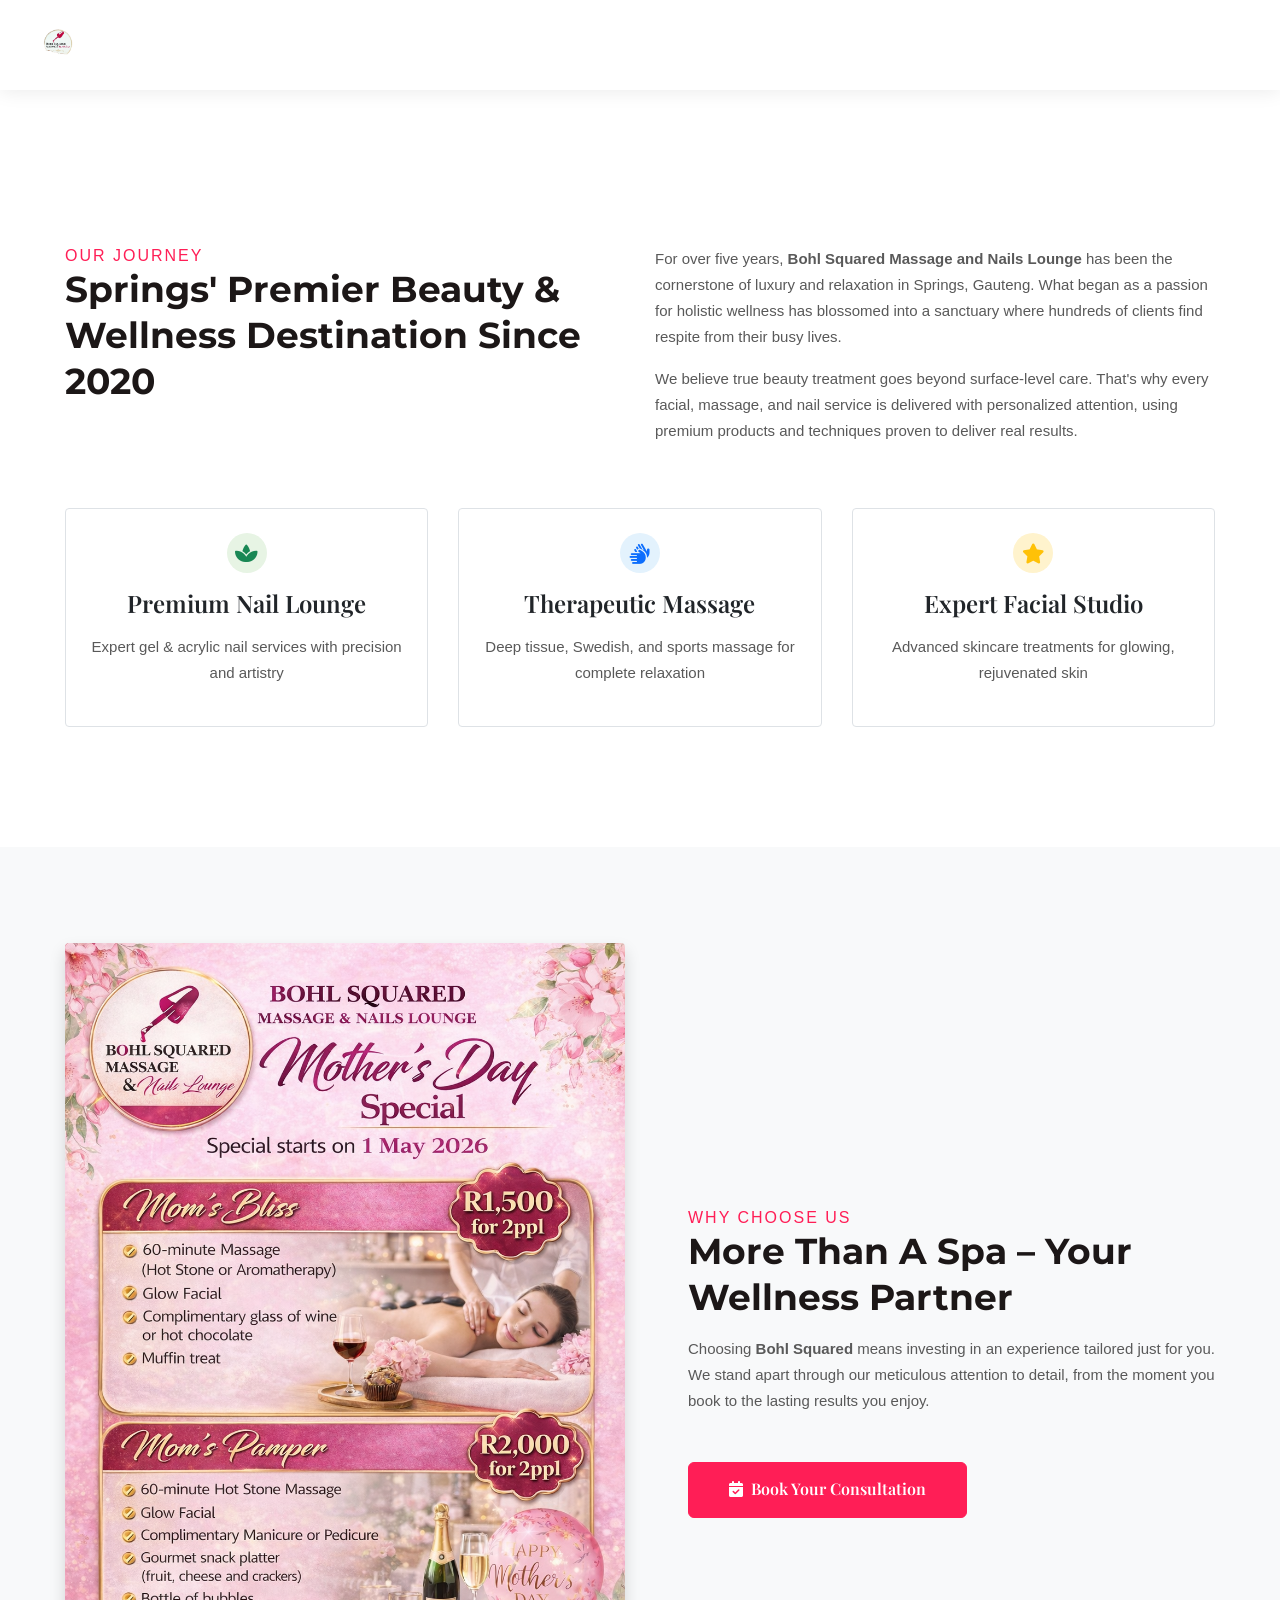
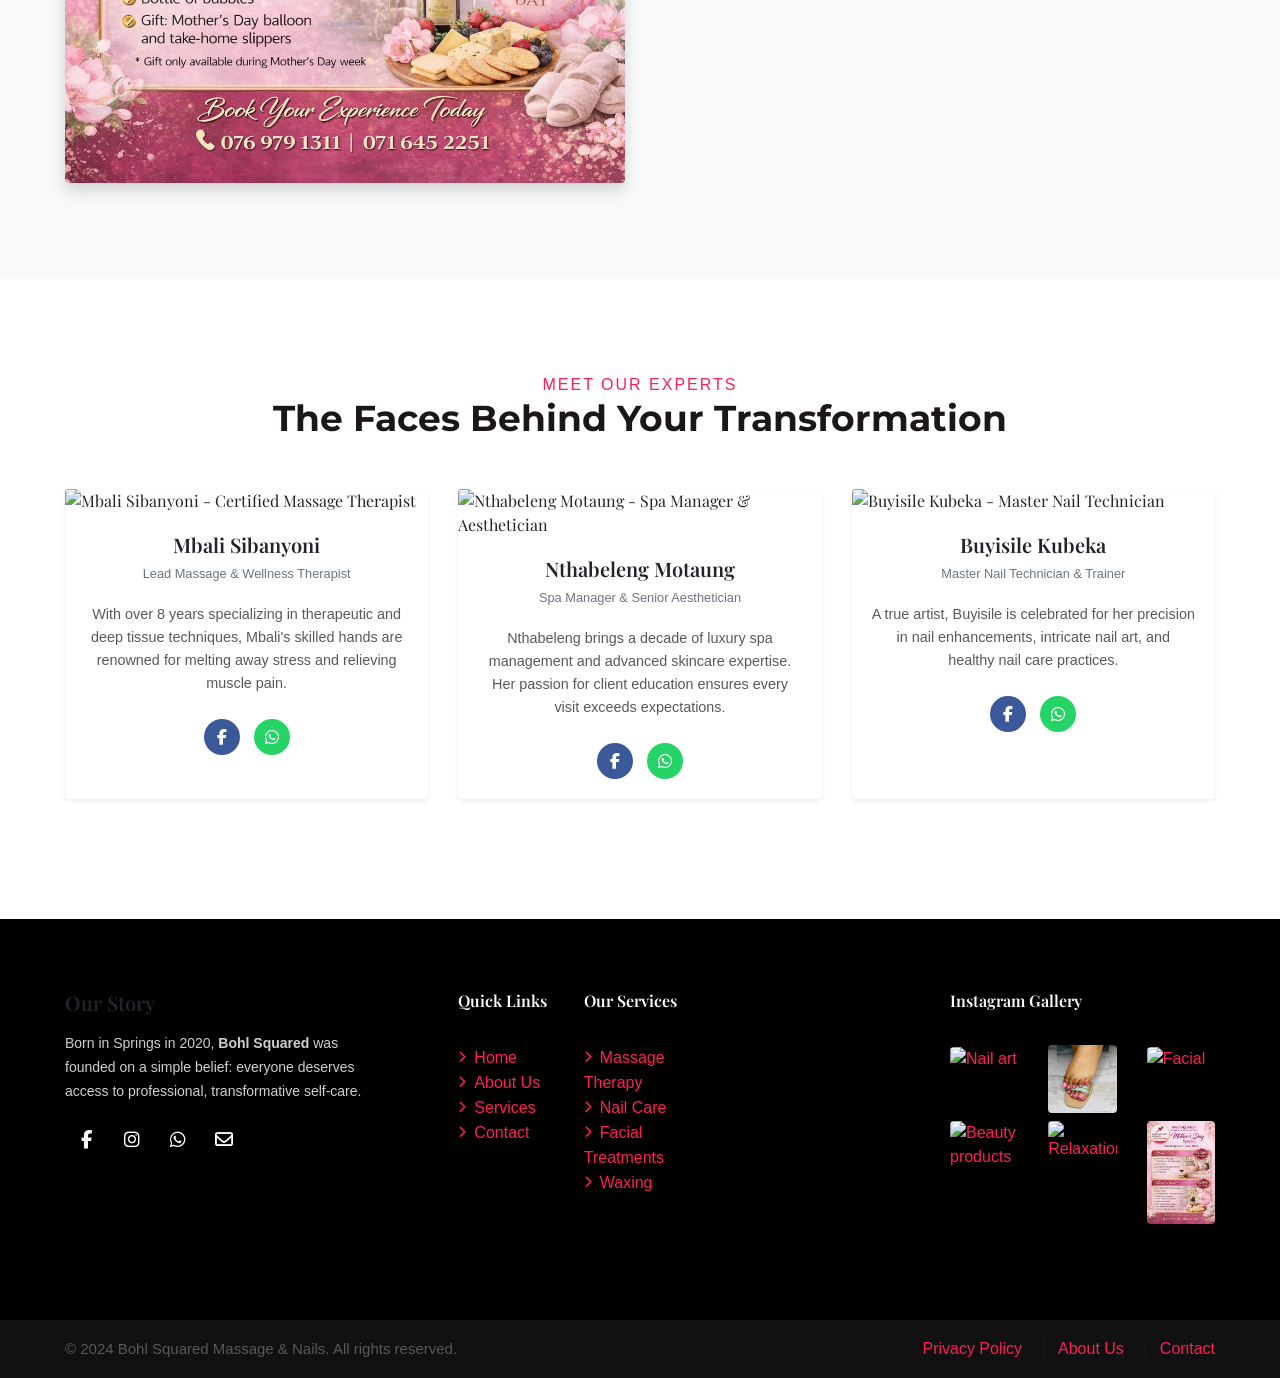
==== about.html @ 1f1c86c5 "Update site: new images in bohldemopics and images/, updated logo.png, refreshed HTML pages (index, " ====
<!doctype html>
<html lang="zxx">

<head>
	<!-- Required meta tags -->
	<meta charset="utf-8">
	<meta name="viewport" content="width=device-width, initial-scale=1, shrink-to-fit=no">
	<title>About Bohl Squared | Premium Beauty Spa in Springs, Gauteng Since 2020</title>
    <meta name="description" content="Discover Bohl Squared, Springs' top-rated beauty spa since 2020. Meet our expert therapists, explore our luxury treatments, and learn why we're Gauteng's preferred wellness destination.">
    <meta name="keywords" content="about beauty spa Springs, Bohl Squared history, spa therapists Gauteng, luxury treatments Springs, massage and nails salon about">
	<!-- Template CSS -->
	<link rel="stylesheet" href="assets/css/style-starter.css">
	<!-- Font Awesome for icons -->
	<link rel="stylesheet" href="https://cdnjs.cloudflare.com/ajax/libs/font-awesome/6.4.0/css/all.min.css">
	<!-- Template CSS - Updated Fonts -->
	<link href="//fonts.googleapis.com/css2?family=Poppins:wght@300;400;500;600;700&family=Montserrat:wght@400;500;600&display=swap" rel="stylesheet">
	<link href="//fonts.googleapis.com/css2?family=Playfair+Display:ital,wght@0,400;0,600;0,700;1,600&display=swap" rel="stylesheet">
	<style>
		/* Mobile Responsive Headings */
		.hny-title {
			font-size: 2.2rem;
		}
		
		.sub-title {
			font-size: 1rem;
			letter-spacing: 2px;
		}
		
		.team-bio {
			font-size: 0.9rem;
			line-height: 1.6;
			margin-top: 10px;
		}
		
		/* Custom Icons */
		.custom-icon {
			display: inline-flex;
			align-items: center;
			justify-content: center;
			width: 40px;
			height: 40px;
			border-radius: 50%;
			margin-right: 10px;
			transition: all 0.3s ease;
		}
		
		.icon-spa {
			background-color: #f8e1e7;
			color: #d63384;
		}
		
		.icon-nails {
			background-color: #e7f4e4;
			color: #198754;
		}
		
		.icon-massage {
			background-color: #e3f2fd;
			color: #0d6efd;
		}
		
		.icon-facial {
			background-color: #fff3cd;
			color: #ffc107;
		}
		
		.icon-wellness {
			background-color: #d1ecf1;
			color: #0dcaf0;
		}
		
		/* Mobile Optimizations */
		@media (max-width: 768px) {
			.hny-title {
				font-size: 1.8rem !important;
				line-height: 1.3;
			}
			
			.h3, h3 {
				font-size: 1.5rem;
			}
			
			.about-text .hny-title {
				font-size: 1.6rem !important;
			}
			
			.box-content h3.title {
				font-size: 1.2rem;
			}
			
			.box-content span.post {
				font-size: 0.9rem;
			}
			
			.mobile-center {
				text-align: center;
			}
			
			.mobile-padding {
				padding-top: 20px;
				padding-bottom: 20px;
			}
		}
		
		@media (max-width: 576px) {
			.hny-title {
				font-size: 1.5rem !important;
			}
			
			.about-text .hny-title {
				font-size: 1.4rem !important;
			}
			
			.navbar-brand {
				font-size: 1rem;
			}
			
			.team-bio {
				font-size: 0.85rem;
			}
		}
		
		/* Team section enhancements */
		.box-content {
			padding: 20px;
		}
		
		.social a {
			width: 36px;
			height: 36px;
			display: inline-flex;
			align-items: center;
			justify-content: center;
			border-radius: 50%;
			margin: 0 5px;
			transition: transform 0.3s ease;
		}
		
		.social a:hover {
			transform: translateY(-3px);
		}
		
		.social a.facebook {
			background-color: #3b5998;
			color: white;
		}
		
		.social a.whatsapp {
			background-color: #25D366;
			color: white;
		}
		
		.social a.instagram {
			background: linear-gradient(45deg, #405DE6, #5851DB, #833AB4, #C13584, #E1306C, #FD1D1D);
			color: white;
		}
	</style>
</head>

<body>
	<!--header-->
	<header id="site-header" class="fixed-top">
		<div class="container-fluid">
			<nav class="navbar navbar-expand-lg navbar-dark stroke">
				<h1 class="mobile-center"> 
					<a class="navbar-brand" href="index.html" aria-label="Bohl Squared home" style="font-family: 'Poppins', sans-serif;">
					<img src="assets/images/logo.png" alt="Bohl Squared Massage & Nails Lounge logo">
					</a>
				</h1>
				<button class="navbar-toggler collapsed bg-gradient" type="button" data-toggle="collapse"
					data-target="#navbarTogglerDemo02" aria-controls="navbarTogglerDemo02" aria-expanded="false"
					aria-label="Toggle navigation">
					<span class="navbar-toggler-icon fa icon-expand fa-bars"></span>
					<span class="navbar-toggler-icon fa icon-close fa-times"></span>
				</button>

				<div class="collapse navbar-collapse" id="navbarTogglerDemo02">
					<ul class="navbar-nav ml-auto">
						<li class="nav-item">
							<a class="nav-link" href="index.html">Home <span class="sr-only">(current)</span></a>
						</li>
						<li class="nav-item active">
							<a class="nav-link" href="about.html">About</a>
						</li>
						<li class="nav-item">
							<a class="nav-link" href="services.html">Services</a>
						</li>
						<li class="nav-item">
							<a class="nav-link" href="contact.html">Contact</a>
						</li>
					</ul>
					<!--/search-right-->
					<div class="search-right">
						<a href="#search" class="hnysearch-icon" title="search"><span class="fa fa-search"
								aria-hidden="true"></span></a>
						<!-- search popup -->
						<div id="search" class="pop-overlay">
							<div class="popup">
								<h3 class="hny-title two">Search Here</h3>
								<form action="#" method="post" class="search-box">
									<input type="search" placeholder="Search your Keyword" name="search"
										required="required" autofocus="">
									<button type="submit" class="btn">Search</button>
								</form>
							</div>
							<a class="close" href="#close">×</a>
						</div>
						<!-- /search popup -->
						<a href="#domain" class="domain" data-toggle="modal" data-target="#DomainModal">
							<div class="hamburger1">
								<div></div>
								<div></div>
								<div></div>
							</div>
						</a>
					</div>
				</div>
			</nav>
		</div>
	</header>
	<!--/header-->

	<!-- Domain Modal -->
	<div class="modal right fade" id="DomainModal" tabindex="-1" role="dialog" aria-labelledby="DomainModalLabel2">
		<div class="modal-dialog" role="document">
			<div class="modal-content">
				<button type="button" class="close" data-dismiss="modal" aria-label="Close"><span
						aria-hidden="true">&times;</span></button>
				<div class="modal-body">
					<div class="modal__content">
						<h2 class="logo"><a class="logo-brand" href="index.html">
								<span class="sub-logo">B</span>ohl <span class="sub-logo">S</span>quared
							</a></h2>
						<p class="mt-md-3 mt-2">Indulge in our rejuvenating treatments, designed to relax your mind and refresh your body.</p>
						<div class="widget-menu-items mt-sm-5 mt-4">
							<h5 class="widget-title">Menu Items</h5>
							<nav class="navbar p-0">
								<ul class="navbar-nav">
									<li class="nav-item">
										<a class="nav-link" href="index.html">Home</a>
									</li>
									<li class="nav-item active">
										<a class="nav-link" href="about.html">About</a>
									</li>
									<li class="nav-item">
										<a class="nav-link" href="services.html">Services</a>
									</li>
									<li class="nav-item">
										<a class="nav-link" href="contact.html">Contact</a>
									</li>
								</ul>
							</nav>
						</div>
						<div class="widget-social-icons mt-sm-5 mt-4">
							<h5 class="widget-title">Contact Us</h5>
							<ul class="icon-rounded address">
								<li>
									<p><i class="fas fa-map-marker-alt mr-2"></i>28 Heron Cres, Struisbult, Springs, 1559, Gauteng</p>
								</li>
								<li class="mt-3">
									<p><i class="fas fa-phone mr-2"></i><a href="tel:+27769791311">+27 76 979 1311</a></p>
								</li>
								<li class="mt-2">
									<p><i class="fas fa-envelope mr-2"></i><a href="mailto:bohl2nails@gmail.com">bohl2nails@gmail.com</a></p>
								</li>
								<li class="top_li1 mt-2">
									<p><i class="far fa-clock mr-2"></i>Mon - Sun 09:00 - 18:00</p>
								</li>
							</ul>
						</div>
						<div class="widget-social-icons mt-sm-5 mt-4">
							<h5 class="widget-title">Follow Us</h5>
							<ul class="icon-rounded">
								<li><a class="social-link facebook" href="https://www.facebook.com/Bohl2lounge" target="_blank"><i class="fab fa-facebook-f"></i></a></li>
								<li><a class="social-link instagram" href="https://www.instagram.com/bohl2nails_massage" target="_blank"><i class="fab fa-instagram"></i></a></li>
								<li><a class="social-link whatsapp" href="https://wa.me/27760928561" target="_blank"><i class="fab fa-whatsapp"></i></a></li>
							</ul>
						</div>
					</div>
				</div>
			</div>
		</div>
	</div>
	<!-- //Domain modal -->

	<!--/inner-banner-->
	<div class="inner-banner">
		<div class="inner-page-infhny">
		</div>
	</div>
	<!--//inner-banner-->

	<div class="w3l-about-us best-services py-5">
		<div class="container py-lg-5 py-sm-4">
			<div class="maghny-gd-1">
				<div class="row about-text">
					<div class="col-lg-6">
						<h6 class="sub-title">Our Journey</h6>
						<h3 class="hny-title" style="font-family: 'Montserrat', sans-serif;">Springs' Premier Beauty & Wellness Destination Since 2020</h3>
					</div>
					<div class="col-lg-6 mt-lg-0 mt-4">
						<p>For over five years, <strong>Bohl Squared Massage and Nails Lounge</strong> has been the cornerstone of luxury and relaxation in Springs, Gauteng. What began as a passion for holistic wellness has blossomed into a sanctuary where hundreds of clients find respite from their busy lives.</p>
						<p class="mt-3">We believe true beauty treatment goes beyond surface-level care. That's why every facial, massage, and nail service is delivered with personalized attention, using premium products and techniques proven to deliver real results.</p>
					</div>
				</div>
				
				<div class="row mt-5">
					<div class="col-lg-4 col-md-6 mb-4">
						<div class="feature-box p-4 text-center border rounded h-100">
							<div class="custom-icon icon-nails mx-auto mb-3">
								<i class="fas fa-spa fa-lg"></i>
							</div>
							<h4 class="mb-3">Premium Nail Lounge</h4>
							<p>Expert gel & acrylic nail services with precision and artistry</p>
						</div>
					</div>
					<div class="col-lg-4 col-md-6 mb-4">
						<div class="feature-box p-4 text-center border rounded h-100">
							<div class="custom-icon icon-massage mx-auto mb-3">
								<i class="fas fa-hands fa-lg"></i>
							</div>
							<h4 class="mb-3">Therapeutic Massage</h4>
							<p>Deep tissue, Swedish, and sports massage for complete relaxation</p>
						</div>
					</div>
					<div class="col-lg-4 col-md-6 mb-4">
						<div class="feature-box p-4 text-center border rounded h-100">
							<div class="custom-icon icon-facial mx-auto mb-3">
								<i class="fas fa-star fa-lg"></i>
							</div>
							<h4 class="mb-3">Expert Facial Studio</h4>
							<p>Advanced skincare treatments for glowing, rejuvenated skin</p>
						</div>
					</div>
				</div>
			</div>
		</div>
	</div>

	<div class="w3l-bottom-grids py-5 bg-light">
		<div class="container py-lg-5">
			<div class="row bottomhny-grids-sec align-items-center">
				<div class="col-lg-6 bottomhny-1 order-lg-1 order-2">
					<img class="img-fluid rounded shadow" src="assets/images/banner1.png" alt="Serene interior of Bohl Squared beauty spa in Springs">
				</div>
				<div class="col-lg-6 bottomhny-gd-ingf pl-lg-5 mt-lg-0 mt-5 order-lg-2 order-1">
					<h6 class="sub-title">Why Choose Us</h6>
					<h3 class="hny-title" style="font-family: 'Montserrat', sans-serif;">More Than a Spa – Your Wellness Partner</h3>
					<p class="mt-3">Choosing <strong>Bohl Squared</strong> means investing in an experience tailored just for you. We stand apart through our meticulous attention to detail, from the moment you book to the lasting results you enjoy.</p>
					<div class="ready-more mt-lg-5 mt-4">
						<a class="btn btn-style btn-primary" href="contact.html">
							<i class="fas fa-calendar-check mr-2"></i>Book Your Consultation
						</a>
					</div>
				</div>
			</div>
		</div>
	</div>

	<!-- team -->
	<section class="w3l-team py-5" id="team">
		<div class="container py-lg-5">
			<div class="wthree-title text-center mb-5">
				<h6 class="sub-title">Meet Our Experts</h6>
				<h3 class="hny-title" style="font-family: 'Montserrat', sans-serif;">The Faces Behind Your Transformation</h3>
			</div>
			<div class="row">
				<div class="col-lg-4 col-md-6 mb-4">
					<div class="card border-0 shadow-sm h-100">
						<img src="assets/images/team1.jpg" class="card-img-top" alt="Mbali Sibanyoni - Certified Massage Therapist">
						<div class="card-body text-center">
							<h5 class="card-title mb-1">Mbali Sibanyoni</h5>
							<p class="text-muted small mb-3">Lead Massage & Wellness Therapist</p>
							<p class="team-bio">With over 8 years specializing in therapeutic and deep tissue techniques, Mbali's skilled hands are renowned for melting away stress and relieving muscle pain.</p>
							<div class="social mt-4">
								<a href="https://www.facebook.com/Bohl2lounge" class="facebook" target="_blank">
									<i class="fab fa-facebook-f"></i>
								</a>
								<a href="https://wa.me/27769791311" class="whatsapp" target="_blank">
									<i class="fab fa-whatsapp"></i>
								</a>
							</div>
						</div>
					</div>
				</div>
				<div class="col-lg-4 col-md-6 mb-4">
					<div class="card border-0 shadow-sm h-100">
						<img src="assets/images/team2.jpg" class="card-img-top" alt="Nthabeleng Motaung - Spa Manager & Aesthetician">
						<div class="card-body text-center">
							<h5 class="card-title mb-1">Nthabeleng Motaung</h5>
							<p class="text-muted small mb-3">Spa Manager & Senior Aesthetician</p>
							<p class="team-bio">Nthabeleng brings a decade of luxury spa management and advanced skincare expertise. Her passion for client education ensures every visit exceeds expectations.</p>
							<div class="social mt-4">
								<a href="https://www.facebook.com/Bohl2lounge" class="facebook" target="_blank">
									<i class="fab fa-facebook-f"></i>
								</a>
								<a href="https://wa.me/27769791311" class="whatsapp" target="_blank">
									<i class="fab fa-whatsapp"></i>
								</a>
							</div>
						</div>
					</div>
				</div>
				<div class="col-lg-4 col-md-6 mb-4">
					<div class="card border-0 shadow-sm h-100">
						<img src="assets/images/team3.jpg" class="card-img-top" alt="Buyisile Kubeka - Master Nail Technician">
						<div class="card-body text-center">
							<h5 class="card-title mb-1">Buyisile Kubeka</h5>
							<p class="text-muted small mb-3">Master Nail Technician & Trainer</p>
							<p class="team-bio">A true artist, Buyisile is celebrated for her precision in nail enhancements, intricate nail art, and healthy nail care practices.</p>
							<div class="social mt-4">
								<a href="https://www.facebook.com/Bohl2lounge" class="facebook" target="_blank">
									<i class="fab fa-facebook-f"></i>
								</a>
								<a href="https://wa.me/27769791311" class="whatsapp" target="_blank">
									<i class="fab fa-whatsapp"></i>
								</a>
							</div>
						</div>
					</div>
				</div>
			</div>
		</div>
	</section>
	<!-- //team -->

	<!-- footer-66 -->
	<footer class="w3l-footer-66">
		<section class="footer-inner-main">
			<div class="footer-hny-grids py-5">
				<div class="container py-lg-4">
					<div class="text-txt">
						<div class="right-side">
							<div class="row sub-columns">
								<div class="col-lg-4 col-md-6 sub-one-left pr-lg-4 mb-4">
									<h5 class="mb-3">Our Story</h5>
									<p class="pr-lg-5">Born in Springs in 2020, <strong>Bohl Squared</strong> was founded on a simple belief: everyone deserves access to professional, transformative self-care.</p>
									<div class="columns-2 mt-4">
										<ul class="social list-inline">
											<li class="list-inline-item"><a href="https://www.facebook.com/Bohl2lounge" class="facebook"><i class="fab fa-facebook-f"></i></a></li>
											<li class="list-inline-item"><a href="https://www.instagram.com/bohl2nails_massage" class="instagram"><i class="fab fa-instagram"></i></a></li>
											<li class="list-inline-item"><a href="https://wa.me/27769791311" class="whatsapp"><i class="fab fa-whatsapp"></i></a></li>
											<li class="list-inline-item"><a href="mailto:bohl2nails@gmail.com" class="email"><i class="far fa-envelope"></i></a></li>
										</ul>
									</div>
								</div>
								<div class="col-lg-5 col-md-6 sub-one-left mid-footer-gd mb-4">
									<div class="row">
										<div class="col-6">
											<h6>Quick Links</h6>
											<ul class="list-unstyled">
												<li><a href="index.html"><i class="fas fa-chevron-right mr-2 fa-xs"></i>Home</a></li>
												<li><a href="about.html"><i class="fas fa-chevron-right mr-2 fa-xs"></i>About Us</a></li>
												<li><a href="services.html"><i class="fas fa-chevron-right mr-2 fa-xs"></i>Services</a></li>
												<li><a href="contact.html"><i class="fas fa-chevron-right mr-2 fa-xs"></i>Contact</a></li>
											</ul>
										</div>
										<div class="col-6">
											<h6>Our Services</h6>
											<ul class="list-unstyled">
												<li><a href="#"><i class="fas fa-chevron-right mr-2 fa-xs"></i>Massage Therapy</a></li>
												<li><a href="#"><i class="fas fa-chevron-right mr-2 fa-xs"></i>Nail Care</a></li>
												<li><a href="#"><i class="fas fa-chevron-right mr-2 fa-xs"></i>Facial Treatments</a></li>
												<li><a href="#"><i class="fas fa-chevron-right mr-2 fa-xs"></i>Waxing</a></li>
											</ul>
										</div>
									</div>
								</div>
								<div class="col-lg-3 col-md-6 sub-one-left mb-4">
									<h6>Instagram Gallery</h6>
									<div class="row mt-3">
										<div class="col-4 mb-2">
											<a href="https://www.instagram.com/bohl2nails_massage" target="_blank">
												<img src="assets/images/ab.jpg" class="img-fluid rounded" alt="Nail art">
											</a>
										</div>
										<div class="col-4 mb-2">
											<a href="https://www.instagram.com/bohl2nails_massage" target="_blank">
												<img src="assets/images/ab2.png" class="img-fluid rounded" alt="Spa treatment">
											</a>
										</div>
										<div class="col-4 mb-2">
											<a href="https://www.instagram.com/bohl2nails_massage" target="_blank">
												<img src="assets/images/ab3.jpg" class="img-fluid rounded" alt="Facial">
											</a>
										</div>
										<div class="col-4">
											<a href="https://www.instagram.com/bohl2nails_massage" target="_blank">
												<img src="assets/images/ab4.jpg" class="img-fluid rounded" alt="Beauty products">
											</a>
										</div>
										<div class="col-4">
											<a href="https://www.instagram.com/bohl2nails_massage" target="_blank">
												<img src="assets/images/ab5.jpg" class="img-fluid rounded" alt="Relaxation">
											</a>
										</div>
										<div class="col-4">
											<a href="https://www.instagram.com/bohl2nails_massage" target="_blank">
												<img src="assets/images/banner1.png" class="img-fluid rounded" alt="Spa interior">
											</a>
										</div>
									</div>
								</div>
							</div>
						</div>
					</div>
				</div>
			</div>
			<div class="below-section py-3">
				<div class="container">
					<div class="row">
						<div class="col-md-6 text-center text-md-left mb-2 mb-md-0">
							<p class="mb-0">&copy; 2024 Bohl Squared Massage & Nails. All rights reserved.</p>
						</div>
						<div class="col-md-6 text-center text-md-right">
							<ul class="list-inline mb-0">
								<li class="list-inline-item"><a href="#">Privacy Policy</a></li>
								<li class="list-inline-item mx-2">|</li>
								<li class="list-inline-item"><a href="about.html">About Us</a></li>
								<li class="list-inline-item mx-2">|</li>
								<li class="list-inline-item"><a href="contact.html">Contact</a></li>
							</ul>
						</div>
					</div>
				</div>
			</div>
			<!-- move top -->
			<button onclick="topFunction()" id="movetop" title="Go to top">
				<span class="fa fa-arrow-up" aria-hidden="true"></span>
			</button>
		</section>
	</footer>
	<!--//footer-66 -->

	<!-- Scripts -->
	<script src="assets/js/jquery-3.3.1.min.js"></script>
	<script src="assets/js/bootstrap.min.js"></script>
	<script src="assets/js/jquery.magnific-popup.min.js"></script>
	
	<script>
		// Move to top button
		window.onscroll = function() {
			scrollFunction()
		};

		function scrollFunction() {
			if (document.body.scrollTop > 20 || document.documentElement.scrollTop > 20) {
				document.getElementById("movetop").style.display = "block";
			} else {
				document.getElementById("movetop").style.display = "none";
			}
		}

		function topFunction() {
			document.body.scrollTop = 0;
			document.documentElement.scrollTop = 0;
		}

		// Mobile menu toggle
		$(function() {
			$('.navbar-toggler').click(function() {
				$('body').toggleClass('noscroll');
			});
		});

		// Fixed header on scroll
		$(window).on("scroll", function() {
			var scroll = $(window).scrollTop();
			if (scroll >= 80) {
				$("#site-header").addClass("nav-fixed");
			} else {
				$("#site-header").removeClass("nav-fixed");
			}
		});

		// Popup video
		$(document).ready(function() {
			$('.popup-with-zoom-anim').magnificPopup({
				type: 'inline',
				fixedContentPos: false,
				fixedBgPos: true,
				overflowY: 'auto',
				closeBtnInside: true,
				preloader: false,
				midClick: true,
				removalDelay: 300,
				mainClass: 'my-mfp-zoom-in'
			});
		});
	</script>
</body>

</html>
---- assets/css/style-starter.css ----
@charset "UTF-8";

/*--
Author: W3layouts
Author URL: http://w3layouts.com
--*/
/*!
 * Bootstrap v4.4.1 (https://getbootstrap.com/)
 * Copyright 2011-2019 The Bootstrap Authors
 * Copyright 2011-2019 Twitter, Inc.
 * Licensed under MIT (https://github.com/twbs/bootstrap/blob/master/LICENSE)
 */
:root {
  --blue: #007bff;
  --indigo: #6610f2;
  --purple: #6f42c1;
  --pink: #e83e8c;
  --red: #dc3545;
  --orange: #fd7e14;
  --yellow: #ffc107;
  --green: #28a745;
  --teal: #20c997;
  --cyan: #17a2b8;
  --white: #fff;
  --gray: #6c757d;
  --gray-dark: #343a40;
  --primary: #d63447;
  --secondary: #f57b51;
  --success: #28a745;
  --info: #17a2b8;
  --warning: #ffc107;
  --danger: #dc3545;
  --light: #f8f9fa;
  --dark: #343a40;
  --breakpoint-xs: 0;
  --breakpoint-sm: 576px;
  --breakpoint-md: 768px;
  --breakpoint-lg: 992px;
  --breakpoint-xl: 1200px;
  --font-family-sans-serif: -apple-system, BlinkMacSystemFont, "Segoe UI", Roboto, "Helvetica Neue", Arial, "Noto Sans", sans-serif, "Apple Color Emoji", "Segoe UI Emoji", "Segoe UI Symbol", "Noto Color Emoji";
  --font-family-monospace: SFMono-Regular, Menlo, Monaco, Consolas, "Liberation Mono", "Courier New", monospace;
}

*,
*::before,
*::after {
  box-sizing: border-box;
}

html {
  font-family: sans-serif;
  line-height: 1.15;
  -webkit-text-size-adjust: 100%;
  -webkit-tap-highlight-color: rgba(0, 0, 0, 0);
}

article,
aside,
figcaption,
figure,
footer,
header,
hgroup,
main,
nav,
section {
  display: block;
}

body {
  margin: 0;
  font-family: -apple-system, BlinkMacSystemFont, "Segoe UI", Roboto, "Helvetica Neue", Arial, "Noto Sans", sans-serif, "Apple Color Emoji", "Segoe UI Emoji", "Segoe UI Symbol", "Noto Color Emoji";
  font-size: 1rem;
  font-weight: 400;
  line-height: 1.5;
  color: #212529;
  text-align: left;
  background-color: #fff;
}

[tabindex="-1"]:focus:not(:focus-visible) {
  outline: 0 !important;
}

hr {
  box-sizing: content-box;
  height: 0;
  overflow: visible;
}

h1,
h2,
h3,
h4,
h5,
h6 {
  margin-top: 0;
  margin-bottom: 0.5rem;
}

p {
  margin-top: 0;
  margin-bottom: 1rem;
}

abbr[title],
abbr[data-original-title] {
  text-decoration: underline;
  -webkit-text-decoration: underline dotted;
  text-decoration: underline dotted;
  cursor: help;
  border-bottom: 0;
  -webkit-text-decoration-skip-ink: none;
  text-decoration-skip-ink: none;
}

address {
  margin-bottom: 1rem;
  font-style: normal;
  line-height: inherit;
}

ol,
ul,
dl {
  margin-top: 0;
  margin-bottom: 1rem;
}

ol ol,
ul ul,
ol ul,
ul ol {
  margin-bottom: 0;
}

dt {
  font-weight: 700;
}

dd {
  margin-bottom: .5rem;
  margin-left: 0;
}

blockquote {
  margin: 0 0 1rem;
}

b,
strong {
  font-weight: bolder;
}

small {
  font-size: 80%;
}

sub,
sup {
  position: relative;
  font-size: 75%;
  line-height: 0;
  vertical-align: baseline;
}

sub {
  bottom: -.25em;
}

sup {
  top: -.5em;
}

a {
  color: #ff1e56;
  text-decoration: none;
  background-color: transparent;
}

a:hover {
  color: #FF0040;
  text-decoration: underline;
}

a:not([href]) {
  color: inherit;
  text-decoration: none;
}

a:not([href]):hover {
  color: inherit;
  text-decoration: none;
}

pre,
code,
kbd,
samp {
  font-family: SFMono-Regular, Menlo, Monaco, Consolas, "Liberation Mono", "Courier New", monospace;
  font-size: 1em;
}

pre {
  margin-top: 0;
  margin-bottom: 1rem;
  overflow: auto;
}

figure {
  margin: 0 0 1rem;
}

img {
  vertical-align: middle;
  border-style: none;
}

svg {
  overflow: hidden;
  vertical-align: middle;
}

table {
  border-collapse: collapse;
}

caption {
  padding-top: 0.75rem;
  padding-bottom: 0.75rem;
  color: #6c757d;
  text-align: left;
  caption-side: bottom;
}

th {
  text-align: inherit;
}

label {
  display: inline-block;
  margin-bottom: 0.5rem;
}

button {
  border-radius: 0;
}

button:focus {
  outline: 1px dotted;
  outline: 5px auto -webkit-focus-ring-color;
}

input,
button,
select,
optgroup,
textarea {
  margin: 0;
  font-family: inherit;
  font-size: inherit;
  line-height: inherit;
}

button,
input {
  overflow: visible;
}

button,
select {
  text-transform: none;
}

select {
  word-wrap: normal;
}

button,
[type="button"],
[type="reset"],
[type="submit"] {
  -webkit-appearance: button;
}

button:not(:disabled),
[type="button"]:not(:disabled),
[type="reset"]:not(:disabled),
[type="submit"]:not(:disabled) {
  cursor: pointer;
}

button::-moz-focus-inner,
[type="button"]::-moz-focus-inner,
[type="reset"]::-moz-focus-inner,
[type="submit"]::-moz-focus-inner {
  padding: 0;
  border-style: none;
}

input[type="radio"],
input[type="checkbox"] {
  box-sizing: border-box;
  padding: 0;
}

input[type="date"],
input[type="time"],
input[type="datetime-local"],
input[type="month"] {
  -webkit-appearance: listbox;
}

textarea {
  overflow: auto;
  resize: vertical;
}

fieldset {
  min-width: 0;
  padding: 0;
  margin: 0;
  border: 0;
}

legend {
  display: block;
  width: 100%;
  max-width: 100%;
  padding: 0;
  margin-bottom: .5rem;
  font-size: 1.5rem;
  line-height: inherit;
  color: inherit;
  white-space: normal;
}

@media (max-width: 1200px) {
  legend {
    font-size: calc(1.275rem + 0.3vw);
  }
}

progress {
  vertical-align: baseline;
}

[type="number"]::-webkit-inner-spin-button,
[type="number"]::-webkit-outer-spin-button {
  height: auto;
}

[type="search"] {
  outline-offset: -2px;
  -webkit-appearance: none;
}

[type="search"]::-webkit-search-decoration {
  -webkit-appearance: none;
}

::-webkit-file-upload-button {
  font: inherit;
  -webkit-appearance: button;
}

output {
  display: inline-block;
}

summary {
  display: list-item;
  cursor: pointer;
}

template {
  display: none;
}

[hidden] {
  display: none !important;
}

h1,
h2,
h3,
h4,
h5,
h6,
.h1,
.h2,
.h3,
.h4,
.h5,
.h6 {
  margin-bottom: 0.5rem;
  font-weight: 500;
  line-height: 1.2;
}

h1,
.h1 {
  font-size: 2.5rem;
}

@media (max-width: 1200px) {

  h1,
  .h1 {
    font-size: calc(1.375rem + 1.5vw);
  }
}

h2,
.h2 {
  font-size: 2rem;
}

@media (max-width: 1200px) {

  h2,
  .h2 {
    font-size: calc(1.325rem + 0.9vw);
  }
}

h3,
.h3 {
  font-size: 1.75rem;
}

@media (max-width: 1200px) {

  h3,
  .h3 {
    font-size: calc(1.3rem + 0.6vw);
  }
}

h4,
.h4 {
  font-size: 1.5rem;
}

@media (max-width: 1200px) {

  h4,
  .h4 {
    font-size: calc(1.275rem + 0.3vw);
  }
}

h5,
.h5 {
  font-size: 1.25rem;
}

h6,
.h6 {
  font-size: 1rem;
}

.lead {
  font-size: 1.25rem;
  font-weight: 300;
}

.display-1 {
  font-size: 6rem;
  font-weight: 300;
  line-height: 1.2;
}

@media (max-width: 1200px) {
  .display-1 {
    font-size: calc(1.725rem + 5.7vw);
  }
}

.display-2 {
  font-size: 5.5rem;
  font-weight: 300;
  line-height: 1.2;
}

@media (max-width: 1200px) {
  .display-2 {
    font-size: calc(1.675rem + 5.1vw);
  }
}

.display-3 {
  font-size: 4.5rem;
  font-weight: 300;
  line-height: 1.2;
}

@media (max-width: 1200px) {
  .display-3 {
    font-size: calc(1.575rem + 3.9vw);
  }
}

.display-4 {
  font-size: 3.5rem;
  font-weight: 300;
  line-height: 1.2;
}

@media (max-width: 1200px) {
  .display-4 {
    font-size: calc(1.475rem + 2.7vw);
  }
}

hr {
  margin-top: 1rem;
  margin-bottom: 1rem;
  border: 0;
  border-top: 1px solid rgba(0, 0, 0, 0.1);
}

small,
.small {
  font-size: 80%;
  font-weight: 400;
}

mark,
.mark {
  padding: 0.2em;
  background-color: #fcf8e3;
}

.list-unstyled {
  padding-left: 0;
  list-style: none;
}

.list-inline {
  padding-left: 0;
  list-style: none;
}

.list-inline-item {
  display: inline-block;
}

.list-inline-item:not(:last-child) {
  margin-right: 0.5rem;
}

.initialism {
  font-size: 90%;
  text-transform: uppercase;
}

.blockquote {
  margin-bottom: 1rem;
  font-size: 1.25rem;
}

.blockquote-footer {
  display: block;
  font-size: 80%;
  color: #6c757d;
}

.blockquote-footer::before {
  content: "\2014\00A0";
}

.img-fluid {
  max-width: 100%;
  height: auto;
}

.img-thumbnail {
  padding: 0.25rem;
  background-color: #fff;
  border: 1px solid #dee2e6;
  border-radius: 0.25rem;
  max-width: 100%;
  height: auto;
}

.figure {
  display: inline-block;
}

.figure-img {
  margin-bottom: 0.5rem;
  line-height: 1;
}

.figure-caption {
  font-size: 90%;
  color: #6c757d;
}

code {
  font-size: 87.5%;
  color: #e83e8c;
  word-wrap: break-word;
}

a>code {
  color: inherit;
}

kbd {
  padding: 0.2rem 0.4rem;
  font-size: 87.5%;
  color: #fff;
  background-color: #212529;
  border-radius: 0.2rem;
}

kbd kbd {
  padding: 0;
  font-size: 100%;
  font-weight: 700;
}

pre {
  display: block;
  font-size: 87.5%;
  color: #212529;
}

pre code {
  font-size: inherit;
  color: inherit;
  word-break: normal;
}

.pre-scrollable {
  max-height: 340px;
  overflow-y: scroll;
}

.container {
  width: 100%;
  padding-right: 15px;
  padding-left: 15px;
  margin-right: auto;
  margin-left: auto;
}

@media (min-width: 576px) {
  .container {
    max-width: 540px;
  }
}

@media (min-width: 768px) {
  .container {
    max-width: 720px;
  }
}

@media (min-width: 992px) {
  .container {
    max-width: 960px;
  }
}

@media (min-width: 1200px) {
  .container {
    max-width: 1140px;
  }
}

.container-fluid,
.container-sm,
.container-md,
.container-lg,
.container-xl {
  width: 100%;
  padding-right: 15px;
  padding-left: 15px;
  margin-right: auto;
  margin-left: auto;
}

@media (min-width: 576px) {

  .container,
  .container-sm {
    max-width: 540px;
  }
}

@media (min-width: 768px) {

  .container,
  .container-sm,
  .container-md {
    max-width: 720px;
  }
}

@media (min-width: 992px) {

  .container,
  .container-sm,
  .container-md,
  .container-lg {
    max-width: 960px;
  }
}

@media (min-width: 1200px) {

  .container,
  .container-sm,
  .container-md,
  .container-lg,
  .container-xl {
    max-width: 1140px;
  }
}

.row {
  display: flex;
  flex-wrap: wrap;
  margin-right: -15px;
  margin-left: -15px;
}

.no-gutters {
  margin-right: 0;
  margin-left: 0;
}

.no-gutters>.col,
.no-gutters>[class*="col-"] {
  padding-right: 0;
  padding-left: 0;
}

.col-1,
.col-2,
.col-3,
.col-4,
.col-5,
.col-6,
.col-7,
.col-8,
.col-9,
.col-10,
.col-11,
.col-12,
.col,
.col-auto,
.col-sm-1,
.col-sm-2,
.col-sm-3,
.col-sm-4,
.col-sm-5,
.col-sm-6,
.col-sm-7,
.col-sm-8,
.col-sm-9,
.col-sm-10,
.col-sm-11,
.col-sm-12,
.col-sm,
.col-sm-auto,
.col-md-1,
.col-md-2,
.col-md-3,
.col-md-4,
.col-md-5,
.col-md-6,
.col-md-7,
.col-md-8,
.col-md-9,
.col-md-10,
.col-md-11,
.col-md-12,
.col-md,
.col-md-auto,
.col-lg-1,
.col-lg-2,
.col-lg-3,
.col-lg-4,
.col-lg-5,
.col-lg-6,
.col-lg-7,
.col-lg-8,
.col-lg-9,
.col-lg-10,
.col-lg-11,
.col-lg-12,
.col-lg,
.col-lg-auto,
.col-xl-1,
.col-xl-2,
.col-xl-3,
.col-xl-4,
.col-xl-5,
.col-xl-6,
.col-xl-7,
.col-xl-8,
.col-xl-9,
.col-xl-10,
.col-xl-11,
.col-xl-12,
.col-xl,
.col-xl-auto {
  position: relative;
  width: 100%;
  padding-right: 15px;
  padding-left: 15px;
}

.col {
  flex-basis: 0;
  flex-grow: 1;
  max-width: 100%;
}

.row-cols-1>* {
  flex: 0 0 100%;
  max-width: 100%;
}

.row-cols-2>* {
  flex: 0 0 50%;
  max-width: 50%;
}

.row-cols-3>* {
  flex: 0 0 33.33333%;
  max-width: 33.33333%;
}

.row-cols-4>* {
  flex: 0 0 25%;
  max-width: 25%;
}

.row-cols-5>* {
  flex: 0 0 20%;
  max-width: 20%;
}

.row-cols-6>* {
  flex: 0 0 16.66667%;
  max-width: 16.66667%;
}

.col-auto {
  flex: 0 0 auto;
  width: auto;
  max-width: 100%;
}

.col-1 {
  flex: 0 0 8.33333%;
  max-width: 8.33333%;
}

.col-2 {
  flex: 0 0 16.66667%;
  max-width: 16.66667%;
}

.col-3 {
  flex: 0 0 25%;
  max-width: 25%;
}

.col-4 {
  flex: 0 0 33.33333%;
  max-width: 33.33333%;
}

.col-5 {
  flex: 0 0 41.66667%;
  max-width: 41.66667%;
}

.col-6 {
  flex: 0 0 50%;
  max-width: 50%;
}

.col-7 {
  flex: 0 0 58.33333%;
  max-width: 58.33333%;
}

.col-8 {
  flex: 0 0 66.66667%;
  max-width: 66.66667%;
}

.col-9 {
  flex: 0 0 75%;
  max-width: 75%;
}

.col-10 {
  flex: 0 0 83.33333%;
  max-width: 83.33333%;
}

.col-11 {
  flex: 0 0 91.66667%;
  max-width: 91.66667%;
}

.col-12 {
  flex: 0 0 100%;
  max-width: 100%;
}

.order-first {
  order: -1;
}

.order-last {
  order: 13;
}

.order-0 {
  order: 0;
}

.order-1 {
  order: 1;
}

.order-2 {
  order: 2;
}

.order-3 {
  order: 3;
}

.order-4 {
  order: 4;
}

.order-5 {
  order: 5;
}

.order-6 {
  order: 6;
}

.order-7 {
  order: 7;
}

.order-8 {
  order: 8;
}

.order-9 {
  order: 9;
}

.order-10 {
  order: 10;
}

.order-11 {
  order: 11;
}

.order-12 {
  order: 12;
}

.offset-1 {
  margin-left: 8.33333%;
}

.offset-2 {
  margin-left: 16.66667%;
}

.offset-3 {
  margin-left: 25%;
}

.offset-4 {
  margin-left: 33.33333%;
}

.offset-5 {
  margin-left: 41.66667%;
}

.offset-6 {
  margin-left: 50%;
}

.offset-7 {
  margin-left: 58.33333%;
}

.offset-8 {
  margin-left: 66.66667%;
}

.offset-9 {
  margin-left: 75%;
}

.offset-10 {
  margin-left: 83.33333%;
}

.offset-11 {
  margin-left: 91.66667%;
}

@media (min-width: 576px) {
  .col-sm {
    flex-basis: 0;
    flex-grow: 1;
    max-width: 100%;
  }

  .row-cols-sm-1>* {
    flex: 0 0 100%;
    max-width: 100%;
  }

  .row-cols-sm-2>* {
    flex: 0 0 50%;
    max-width: 50%;
  }

  .row-cols-sm-3>* {
    flex: 0 0 33.33333%;
    max-width: 33.33333%;
  }

  .row-cols-sm-4>* {
    flex: 0 0 25%;
    max-width: 25%;
  }

  .row-cols-sm-5>* {
    flex: 0 0 20%;
    max-width: 20%;
  }

  .row-cols-sm-6>* {
    flex: 0 0 16.66667%;
    max-width: 16.66667%;
  }

  .col-sm-auto {
    flex: 0 0 auto;
    width: auto;
    max-width: 100%;
  }

  .col-sm-1 {
    flex: 0 0 8.33333%;
    max-width: 8.33333%;
  }

  .col-sm-2 {
    flex: 0 0 16.66667%;
    max-width: 16.66667%;
  }

  .col-sm-3 {
    flex: 0 0 25%;
    max-width: 25%;
  }

  .col-sm-4 {
    flex: 0 0 33.33333%;
    max-width: 33.33333%;
  }

  .col-sm-5 {
    flex: 0 0 41.66667%;
    max-width: 41.66667%;
  }

  .col-sm-6 {
    flex: 0 0 50%;
    max-width: 50%;
  }

  .col-sm-7 {
    flex: 0 0 58.33333%;
    max-width: 58.33333%;
  }

  .col-sm-8 {
    flex: 0 0 66.66667%;
    max-width: 66.66667%;
  }

  .col-sm-9 {
    flex: 0 0 75%;
    max-width: 75%;
  }

  .col-sm-10 {
    flex: 0 0 83.33333%;
    max-width: 83.33333%;
  }

  .col-sm-11 {
    flex: 0 0 91.66667%;
    max-width: 91.66667%;
  }

  .col-sm-12 {
    flex: 0 0 100%;
    max-width: 100%;
  }

  .order-sm-first {
    order: -1;
  }

  .order-sm-last {
    order: 13;
  }

  .order-sm-0 {
    order: 0;
  }

  .order-sm-1 {
    order: 1;
  }

  .order-sm-2 {
    order: 2;
  }

  .order-sm-3 {
    order: 3;
  }

  .order-sm-4 {
    order: 4;
  }

  .order-sm-5 {
    order: 5;
  }

  .order-sm-6 {
    order: 6;
  }

  .order-sm-7 {
    order: 7;
  }

  .order-sm-8 {
    order: 8;
  }

  .order-sm-9 {
    order: 9;
  }

  .order-sm-10 {
    order: 10;
  }

  .order-sm-11 {
    order: 11;
  }

  .order-sm-12 {
    order: 12;
  }

  .offset-sm-0 {
    margin-left: 0;
  }

  .offset-sm-1 {
    margin-left: 8.33333%;
  }

  .offset-sm-2 {
    margin-left: 16.66667%;
  }

  .offset-sm-3 {
    margin-left: 25%;
  }

  .offset-sm-4 {
    margin-left: 33.33333%;
  }

  .offset-sm-5 {
    margin-left: 41.66667%;
  }

  .offset-sm-6 {
    margin-left: 50%;
  }

  .offset-sm-7 {
    margin-left: 58.33333%;
  }

  .offset-sm-8 {
    margin-left: 66.66667%;
  }

  .offset-sm-9 {
    margin-left: 75%;
  }

  .offset-sm-10 {
    margin-left: 83.33333%;
  }

  .offset-sm-11 {
    margin-left: 91.66667%;
  }
}

@media (min-width: 768px) {
  .col-md {
    flex-basis: 0;
    flex-grow: 1;
    max-width: 100%;
  }

  .row-cols-md-1>* {
    flex: 0 0 100%;
    max-width: 100%;
  }

  .row-cols-md-2>* {
    flex: 0 0 50%;
    max-width: 50%;
  }

  .row-cols-md-3>* {
    flex: 0 0 33.33333%;
    max-width: 33.33333%;
  }

  .row-cols-md-4>* {
    flex: 0 0 25%;
    max-width: 25%;
  }

  .row-cols-md-5>* {
    flex: 0 0 20%;
    max-width: 20%;
  }

  .row-cols-md-6>* {
    flex: 0 0 16.66667%;
    max-width: 16.66667%;
  }

  .col-md-auto {
    flex: 0 0 auto;
    width: auto;
    max-width: 100%;
  }

  .col-md-1 {
    flex: 0 0 8.33333%;
    max-width: 8.33333%;
  }

  .col-md-2 {
    flex: 0 0 16.66667%;
    max-width: 16.66667%;
  }

  .col-md-3 {
    flex: 0 0 25%;
    max-width: 25%;
  }

  .col-md-4 {
    flex: 0 0 33.33333%;
    max-width: 33.33333%;
  }

  .col-md-5 {
    flex: 0 0 41.66667%;
    max-width: 41.66667%;
  }

  .col-md-6 {
    flex: 0 0 50%;
    max-width: 50%;
  }

  .col-md-7 {
    flex: 0 0 58.33333%;
    max-width: 58.33333%;
  }

  .col-md-8 {
    flex: 0 0 66.66667%;
    max-width: 66.66667%;
  }

  .col-md-9 {
    flex: 0 0 75%;
    max-width: 75%;
  }

  .col-md-10 {
    flex: 0 0 83.33333%;
    max-width: 83.33333%;
  }

  .col-md-11 {
    flex: 0 0 91.66667%;
    max-width: 91.66667%;
  }

  .col-md-12 {
    flex: 0 0 100%;
    max-width: 100%;
  }

  .order-md-first {
    order: -1;
  }

  .order-md-last {
    order: 13;
  }

  .order-md-0 {
    order: 0;
  }

  .order-md-1 {
    order: 1;
  }

  .order-md-2 {
    order: 2;
  }

  .order-md-3 {
    order: 3;
  }

  .order-md-4 {
    order: 4;
  }

  .order-md-5 {
    order: 5;
  }

  .order-md-6 {
    order: 6;
  }

  .order-md-7 {
    order: 7;
  }

  .order-md-8 {
    order: 8;
  }

  .order-md-9 {
    order: 9;
  }

  .order-md-10 {
    order: 10;
  }

  .order-md-11 {
    order: 11;
  }

  .order-md-12 {
    order: 12;
  }

  .offset-md-0 {
    margin-left: 0;
  }

  .offset-md-1 {
    margin-left: 8.33333%;
  }

  .offset-md-2 {
    margin-left: 16.66667%;
  }

  .offset-md-3 {
    margin-left: 25%;
  }

  .offset-md-4 {
    margin-left: 33.33333%;
  }

  .offset-md-5 {
    margin-left: 41.66667%;
  }

  .offset-md-6 {
    margin-left: 50%;
  }

  .offset-md-7 {
    margin-left: 58.33333%;
  }

  .offset-md-8 {
    margin-left: 66.66667%;
  }

  .offset-md-9 {
    margin-left: 75%;
  }

  .offset-md-10 {
    margin-left: 83.33333%;
  }

  .offset-md-11 {
    margin-left: 91.66667%;
  }
}

@media (min-width: 992px) {
  .col-lg {
    flex-basis: 0;
    flex-grow: 1;
    max-width: 100%;
  }

  .row-cols-lg-1>* {
    flex: 0 0 100%;
    max-width: 100%;
  }

  .row-cols-lg-2>* {
    flex: 0 0 50%;
    max-width: 50%;
  }

  .row-cols-lg-3>* {
    flex: 0 0 33.33333%;
    max-width: 33.33333%;
  }

  .row-cols-lg-4>* {
    flex: 0 0 25%;
    max-width: 25%;
  }

  .row-cols-lg-5>* {
    flex: 0 0 20%;
    max-width: 20%;
  }

  .row-cols-lg-6>* {
    flex: 0 0 16.66667%;
    max-width: 16.66667%;
  }

  .col-lg-auto {
    flex: 0 0 auto;
    width: auto;
    max-width: 100%;
  }

  .col-lg-1 {
    flex: 0 0 8.33333%;
    max-width: 8.33333%;
  }

  .col-lg-2 {
    flex: 0 0 16.66667%;
    max-width: 16.66667%;
  }

  .col-lg-3 {
    flex: 0 0 25%;
    max-width: 25%;
  }

  .col-lg-4 {
    flex: 0 0 33.33333%;
    max-width: 33.33333%;
  }

  .col-lg-5 {
    flex: 0 0 41.66667%;
    max-width: 41.66667%;
  }

  .col-lg-6 {
    flex: 0 0 50%;
    max-width: 50%;
  }

  .col-lg-7 {
    flex: 0 0 58.33333%;
    max-width: 58.33333%;
  }

  .col-lg-8 {
    flex: 0 0 66.66667%;
    max-width: 66.66667%;
  }

  .col-lg-9 {
    flex: 0 0 75%;
    max-width: 75%;
  }

  .col-lg-10 {
    flex: 0 0 83.33333%;
    max-width: 83.33333%;
  }

  .col-lg-11 {
    flex: 0 0 91.66667%;
    max-width: 91.66667%;
  }

  .col-lg-12 {
    flex: 0 0 100%;
    max-width: 100%;
  }

  .order-lg-first {
    order: -1;
  }

  .order-lg-last {
    order: 13;
  }

  .order-lg-0 {
    order: 0;
  }

  .order-lg-1 {
    order: 1;
  }

  .order-lg-2 {
    order: 2;
  }

  .order-lg-3 {
    order: 3;
  }

  .order-lg-4 {
    order: 4;
  }

  .order-lg-5 {
    order: 5;
  }

  .order-lg-6 {
    order: 6;
  }

  .order-lg-7 {
    order: 7;
  }

  .order-lg-8 {
    order: 8;
  }

  .order-lg-9 {
    order: 9;
  }

  .order-lg-10 {
    order: 10;
  }

  .order-lg-11 {
    order: 11;
  }

  .order-lg-12 {
    order: 12;
  }

  .offset-lg-0 {
    margin-left: 0;
  }

  .offset-lg-1 {
    margin-left: 8.33333%;
  }

  .offset-lg-2 {
    margin-left: 16.66667%;
  }

  .offset-lg-3 {
    margin-left: 25%;
  }

  .offset-lg-4 {
    margin-left: 33.33333%;
  }

  .offset-lg-5 {
    margin-left: 41.66667%;
  }

  .offset-lg-6 {
    margin-left: 50%;
  }

  .offset-lg-7 {
    margin-left: 58.33333%;
  }

  .offset-lg-8 {
    margin-left: 66.66667%;
  }

  .offset-lg-9 {
    margin-left: 75%;
  }

  .offset-lg-10 {
    margin-left: 83.33333%;
  }

  .offset-lg-11 {
    margin-left: 91.66667%;
  }
}

@media (min-width: 1200px) {
  .col-xl {
    flex-basis: 0;
    flex-grow: 1;
    max-width: 100%;
  }

  .row-cols-xl-1>* {
    flex: 0 0 100%;
    max-width: 100%;
  }

  .row-cols-xl-2>* {
    flex: 0 0 50%;
    max-width: 50%;
  }

  .row-cols-xl-3>* {
    flex: 0 0 33.33333%;
    max-width: 33.33333%;
  }

  .row-cols-xl-4>* {
    flex: 0 0 25%;
    max-width: 25%;
  }

  .row-cols-xl-5>* {
    flex: 0 0 20%;
    max-width: 20%;
  }

  .row-cols-xl-6>* {
    flex: 0 0 16.66667%;
    max-width: 16.66667%;
  }

  .col-xl-auto {
    flex: 0 0 auto;
    width: auto;
    max-width: 100%;
  }

  .col-xl-1 {
    flex: 0 0 8.33333%;
    max-width: 8.33333%;
  }

  .col-xl-2 {
    flex: 0 0 16.66667%;
    max-width: 16.66667%;
  }

  .col-xl-3 {
    flex: 0 0 25%;
    max-width: 25%;
  }

  .col-xl-4 {
    flex: 0 0 33.33333%;
    max-width: 33.33333%;
  }

  .col-xl-5 {
    flex: 0 0 41.66667%;
    max-width: 41.66667%;
  }

  .col-xl-6 {
    flex: 0 0 50%;
    max-width: 50%;
  }

  .col-xl-7 {
    flex: 0 0 58.33333%;
    max-width: 58.33333%;
  }

  .col-xl-8 {
    flex: 0 0 66.66667%;
    max-width: 66.66667%;
  }

  .col-xl-9 {
    flex: 0 0 75%;
    max-width: 75%;
  }

  .col-xl-10 {
    flex: 0 0 83.33333%;
    max-width: 83.33333%;
  }

  .col-xl-11 {
    flex: 0 0 91.66667%;
    max-width: 91.66667%;
  }

  .col-xl-12 {
    flex: 0 0 100%;
    max-width: 100%;
  }

  .order-xl-first {
    order: -1;
  }

  .order-xl-last {
    order: 13;
  }

  .order-xl-0 {
    order: 0;
  }

  .order-xl-1 {
    order: 1;
  }

  .order-xl-2 {
    order: 2;
  }

  .order-xl-3 {
    order: 3;
  }

  .order-xl-4 {
    order: 4;
  }

  .order-xl-5 {
    order: 5;
  }

  .order-xl-6 {
    order: 6;
  }

  .order-xl-7 {
    order: 7;
  }

  .order-xl-8 {
    order: 8;
  }

  .order-xl-9 {
    order: 9;
  }

  .order-xl-10 {
    order: 10;
  }

  .order-xl-11 {
    order: 11;
  }

  .order-xl-12 {
    order: 12;
  }

  .offset-xl-0 {
    margin-left: 0;
  }

  .offset-xl-1 {
    margin-left: 8.33333%;
  }

  .offset-xl-2 {
    margin-left: 16.66667%;
  }

  .offset-xl-3 {
    margin-left: 25%;
  }

  .offset-xl-4 {
    margin-left: 33.33333%;
  }

  .offset-xl-5 {
    margin-left: 41.66667%;
  }

  .offset-xl-6 {
    margin-left: 50%;
  }

  .offset-xl-7 {
    margin-left: 58.33333%;
  }

  .offset-xl-8 {
    margin-left: 66.66667%;
  }

  .offset-xl-9 {
    margin-left: 75%;
  }

  .offset-xl-10 {
    margin-left: 83.33333%;
  }

  .offset-xl-11 {
    margin-left: 91.66667%;
  }
}

.table {
  width: 100%;
  margin-bottom: 1rem;
  color: #212529;
}

.table th,
.table td {
  padding: 0.75rem;
  vertical-align: top;
  border-top: 1px solid #dee2e6;
}

.table thead th {
  vertical-align: bottom;
  border-bottom: 2px solid #dee2e6;
}

.table tbody+tbody {
  border-top: 2px solid #dee2e6;
}

.table-sm th,
.table-sm td {
  padding: 0.3rem;
}

.table-bordered {
  border: 1px solid #dee2e6;
}

.table-bordered th,
.table-bordered td {
  border: 1px solid #dee2e6;
}

.table-bordered thead th,
.table-bordered thead td {
  border-bottom-width: 2px;
}

.table-borderless th,
.table-borderless td,
.table-borderless thead th,
.table-borderless tbody+tbody {
  border: 0;
}

.table-striped tbody tr:nth-of-type(odd) {
  background-color: rgba(0, 0, 0, 0.05);
}

.table-hover tbody tr:hover {
  color: #212529;
  background-color: rgba(0, 0, 0, 0.075);
}

.table-primary,
.table-primary>th,
.table-primary>td {
  background-color: #f4c6cb;
}

.table-primary th,
.table-primary td,
.table-primary thead th,
.table-primary tbody+tbody {
  border-color: #ea959f;
}

.table-hover .table-primary:hover {
  background-color: #f0b1b8;
}

.table-hover .table-primary:hover>td,
.table-hover .table-primary:hover>th {
  background-color: #f0b1b8;
}

.table-secondary,
.table-secondary>th,
.table-secondary>td {
  background-color: #fcdace;
}

.table-secondary th,
.table-secondary td,
.table-secondary thead th,
.table-secondary tbody+tbody {
  border-color: #fabaa5;
}

.table-hover .table-secondary:hover {
  background-color: #fbc8b6;
}

.table-hover .table-secondary:hover>td,
.table-hover .table-secondary:hover>th {
  background-color: #fbc8b6;
}

.table-success,
.table-success>th,
.table-success>td {
  background-color: #c3e6cb;
}

.table-success th,
.table-success td,
.table-success thead th,
.table-success tbody+tbody {
  border-color: #8fd19e;
}

.table-hover .table-success:hover {
  background-color: #b1dfbb;
}

.table-hover .table-success:hover>td,
.table-hover .table-success:hover>th {
  background-color: #b1dfbb;
}

.table-info,
.table-info>th,
.table-info>td {
  background-color: #bee5eb;
}

.table-info th,
.table-info td,
.table-info thead th,
.table-info tbody+tbody {
  border-color: #86cfda;
}

.table-hover .table-info:hover {
  background-color: #abdde5;
}

.table-hover .table-info:hover>td,
.table-hover .table-info:hover>th {
  background-color: #abdde5;
}

.table-warning,
.table-warning>th,
.table-warning>td {
  background-color: #ffeeba;
}

.table-warning th,
.table-warning td,
.table-warning thead th,
.table-warning tbody+tbody {
  border-color: #ffdf7e;
}

.table-hover .table-warning:hover {
  background-color: #ffe8a1;
}

.table-hover .table-warning:hover>td,
.table-hover .table-warning:hover>th {
  background-color: #ffe8a1;
}

.table-danger,
.table-danger>th,
.table-danger>td {
  background-color: #f5c6cb;
}

.table-danger th,
.table-danger td,
.table-danger thead th,
.table-danger tbody+tbody {
  border-color: #ed969e;
}

.table-hover .table-danger:hover {
  background-color: #f1b0b7;
}

.table-hover .table-danger:hover>td,
.table-hover .table-danger:hover>th {
  background-color: #f1b0b7;
}

.table-light,
.table-light>th,
.table-light>td {
  background-color: #fdfdfe;
}

.table-light th,
.table-light td,
.table-light thead th,
.table-light tbody+tbody {
  border-color: #fbfcfc;
}

.table-hover .table-light:hover {
  background-color: #ececf6;
}

.table-hover .table-light:hover>td,
.table-hover .table-light:hover>th {
  background-color: #ececf6;
}

.table-dark,
.table-dark>th,
.table-dark>td {
  background-color: #c6c8ca;
}

.table-dark th,
.table-dark td,
.table-dark thead th,
.table-dark tbody+tbody {
  border-color: #95999c;
}

.table-hover .table-dark:hover {
  background-color: #b9bbbe;
}

.table-hover .table-dark:hover>td,
.table-hover .table-dark:hover>th {
  background-color: #b9bbbe;
}

.table-active,
.table-active>th,
.table-active>td {
  background-color: rgba(0, 0, 0, 0.075);
}

.table-hover .table-active:hover {
  background-color: rgba(0, 0, 0, 0.075);
}

.table-hover .table-active:hover>td,
.table-hover .table-active:hover>th {
  background-color: rgba(0, 0, 0, 0.075);
}

.table .thead-dark th {
  color: #fff;
  background-color: #343a40;
  border-color: #454d55;
}

.table .thead-light th {
  color: #495057;
  background-color: #e9ecef;
  border-color: #dee2e6;
}

.table-dark {
  color: #fff;
  background-color: #343a40;
}

.table-dark th,
.table-dark td,
.table-dark thead th {
  border-color: #454d55;
}

.table-dark.table-bordered {
  border: 0;
}

.table-dark.table-striped tbody tr:nth-of-type(odd) {
  background-color: rgba(255, 255, 255, 0.05);
}

.table-dark.table-hover tbody tr:hover {
  color: #fff;
  background-color: rgba(255, 255, 255, 0.075);
}

@media (max-width: 575.98px) {
  .table-responsive-sm {
    display: block;
    width: 100%;
    overflow-x: auto;
    -webkit-overflow-scrolling: touch;
  }

  .table-responsive-sm>.table-bordered {
    border: 0;
  }
}

@media (max-width: 767.98px) {
  .table-responsive-md {
    display: block;
    width: 100%;
    overflow-x: auto;
    -webkit-overflow-scrolling: touch;
  }

  .table-responsive-md>.table-bordered {
    border: 0;
  }
}

@media (max-width: 991.98px) {
  .table-responsive-lg {
    display: block;
    width: 100%;
    overflow-x: auto;
    -webkit-overflow-scrolling: touch;
  }

  .table-responsive-lg>.table-bordered {
    border: 0;
  }
}

@media (max-width: 1199.98px) {
  .table-responsive-xl {
    display: block;
    width: 100%;
    overflow-x: auto;
    -webkit-overflow-scrolling: touch;
  }

  .table-responsive-xl>.table-bordered {
    border: 0;
  }
}

.table-responsive {
  display: block;
  width: 100%;
  overflow-x: auto;
  -webkit-overflow-scrolling: touch;
}

.table-responsive>.table-bordered {
  border: 0;
}

.form-control {
  display: block;
  width: 100%;
  height: calc(1.5em + 0.75rem + 2px);
  padding: 0.375rem 0.75rem;
  font-size: 1rem;
  font-weight: 400;
  line-height: 1.5;
  color: #495057;
  background-color: #fff;
  background-clip: padding-box;
  border: 1px solid #ced4da;
  border-radius: 0.25rem;
  transition: border-color 0.15s ease-in-out, box-shadow 0.15s ease-in-out;
}

@media (prefers-reduced-motion: reduce) {
  .form-control {
    transition: none;
  }
}

.form-control::-ms-expand {
  background-color: transparent;
  border: 0;
}

.form-control:-moz-focusring {
  color: transparent;
  text-shadow: 0 0 0 #495057;
}

.form-control:focus {
  color: #495057;
  background-color: #fff;
  border-color: #eb9ea7;
  outline: 0;
  box-shadow: none;
}

.form-control::-webkit-input-placeholder {
  color: #6c757d;
  opacity: 1;
}

.form-control::-moz-placeholder {
  color: #6c757d;
  opacity: 1;
}

.form-control:-ms-input-placeholder {
  color: #6c757d;
  opacity: 1;
}

.form-control::-ms-input-placeholder {
  color: #6c757d;
  opacity: 1;
}

.form-control::placeholder {
  color: #6c757d;
  opacity: 1;
}

.form-control:disabled,
.form-control[readonly] {
  background-color: #e9ecef;
  opacity: 1;
}

select.form-control:focus::-ms-value {
  color: #495057;
  background-color: #fff;
}

/* Global responsive improvements for Bohl Squared site */
body {
  overflow-x: hidden;
  padding-top: 92px;
}

#site-header {
  background: rgba(255, 255, 255, 0.95);
  backdrop-filter: blur(12px);
  box-shadow: 0 2px 18px rgba(0, 0, 0, 0.08);
  z-index: 1030;
}

.navbar-brand img {
  max-height: 58px;
  width: auto;
  display: block;
}

.navbar-toggler {
  border: 1px solid rgba(255, 255, 255, 0.15);
}

.navbar-dark .navbar-nav .nav-link.active {
  background-color: #1a1a1a;
  color: #ff69b4 !important;
  border-radius: 4px;
}

.navbar-dark .navbar-nav .nav-link.active:hover {
  background-color: #2a2a2a;
  color: #ff1493 !important;
}

.img-fluid {
  max-width: 100%;
  height: auto;
}

.w3l-bottom-grids .bottomhny-gd-ingf,
.features-grids-6 .area-box,
.w3-services .luxe-grid-info,
.w3l-content-4 .content-4-main,
.w3l-pricing-16-main {
  width: 100%;
}

@media (max-width: 991.98px) {
  body {
    padding-top: 110px;
  }

  .navbar-nav {
    text-align: center;
  }

  .navbar-nav .nav-item {
    margin-bottom: 8px;
  }
}

@media (max-width: 767.98px) {
  .container,
  .container-fluid {
    padding-left: 16px;
    padding-right: 16px;
  }

  .hny-title,
  h1,
  h2,
  h3,
  h4 {
    line-height: 1.2;
  }

  .hny-title {
    font-size: 1.8rem;
  }

  .sub-title {
    font-size: 0.95rem;
  }

  .btn-style,
  .btn {
    padding: 12px 18px;
    width: 100%;
    min-width: auto;
  }

  .search-right {
    display: flex;
    flex-wrap: wrap;
    justify-content: center;
    gap: 12px;
  }

  .search-right .hnysearch-icon,
  .search-right .domain {
    margin: 0;
  }
}

@media (max-width: 575.98px) {
  body {
    padding-top: 120px;
  }

  .navbar-toggler {
    width: 48px;
    height: 48px;
  }

  .navbar-nav .nav-link {
    padding-left: 0;
    padding-right: 0;
  }
}

.form-control-file,
.form-control-range {
  display: block;
  width: 100%;
}

.col-form-label {
  padding-top: calc(0.375rem + 1px);
  padding-bottom: calc(0.375rem + 1px);
  margin-bottom: 0;
  font-size: inherit;
  line-height: 1.5;
}

.col-form-label-lg {
  padding-top: calc(0.5rem + 1px);
  padding-bottom: calc(0.5rem + 1px);
  font-size: 1.25rem;
  line-height: 1.5;
}

.col-form-label-sm {
  padding-top: calc(0.25rem + 1px);
  padding-bottom: calc(0.25rem + 1px);
  font-size: 0.875rem;
  line-height: 1.5;
}

.form-control-plaintext {
  display: block;
  width: 100%;
  padding: 0.375rem 0;
  margin-bottom: 0;
  font-size: 1rem;
  line-height: 1.5;
  color: #212529;
  background-color: transparent;
  border: solid transparent;
  border-width: 1px 0;
}

.form-control-plaintext.form-control-sm,
.form-control-plaintext.form-control-lg {
  padding-right: 0;
  padding-left: 0;
}

.form-control-sm {
  height: calc(1.5em + 0.5rem + 2px);
  padding: 0.25rem 0.5rem;
  font-size: 0.875rem;
  line-height: 1.5;
  border-radius: 0.2rem;
}

.form-control-lg {
  height: calc(1.5em + 1rem + 2px);
  padding: 0.5rem 1rem;
  font-size: 1.25rem;
  line-height: 1.5;
  border-radius: 0.3rem;
}

select.form-control[size],
select.form-control[multiple] {
  height: auto;
}

textarea.form-control {
  height: auto;
}

.form-group {
  margin-bottom: 1rem;
}

.form-text {
  display: block;
  margin-top: 0.25rem;
}

.form-row {
  display: flex;
  flex-wrap: wrap;
  margin-right: -5px;
  margin-left: -5px;
}

.form-row>.col,
.form-row>[class*="col-"] {
  padding-right: 5px;
  padding-left: 5px;
}

.form-check {
  position: relative;
  display: block;
  padding-left: 1.25rem;
}

.form-check-input {
  position: absolute;
  margin-top: 0.3rem;
  margin-left: -1.25rem;
}

.form-check-input[disabled]~.form-check-label,
.form-check-input:disabled~.form-check-label {
  color: #6c757d;
}

.form-check-label {
  margin-bottom: 0;
}

.form-check-inline {
  display: inline-flex;
  align-items: center;
  padding-left: 0;
  margin-right: 0.75rem;
}

.form-check-inline .form-check-input {
  position: static;
  margin-top: 0;
  margin-right: 0.3125rem;
  margin-left: 0;
}

.valid-feedback {
  display: none;
  width: 100%;
  margin-top: 0.25rem;
  font-size: 80%;
  color: #28a745;
}

.valid-tooltip {
  position: absolute;
  top: 100%;
  z-index: 5;
  display: none;
  max-width: 100%;
  padding: 0.25rem 0.5rem;
  margin-top: .1rem;
  font-size: 0.875rem;
  line-height: 1.5;
  color: #fff;
  background-color: rgba(40, 167, 69, 0.9);
  border-radius: 0.25rem;
}

.was-validated :valid~.valid-feedback,
.was-validated :valid~.valid-tooltip,
.is-valid~.valid-feedback,
.is-valid~.valid-tooltip {
  display: block;
}

.was-validated .form-control:valid,
.form-control.is-valid {
  border-color: #28a745;
  padding-right: calc(1.5em + 0.75rem);
  background-image: url("data:image/svg+xml,%3csvg xmlns='http://www.w3.org/2000/svg' width='8' height='8' viewBox='0 0 8 8'%3e%3cpath fill='%2328a745' d='M2.3 6.73L.6 4.53c-.4-1.04.46-1.4 1.1-.8l1.1 1.4 3.4-3.8c.6-.63 1.6-.27 1.2.7l-4 4.6c-.43.5-.8.4-1.1.1z'/%3e%3c/svg%3e");
  background-repeat: no-repeat;
  background-position: right calc(0.375em + 0.1875rem) center;
  background-size: calc(0.75em + 0.375rem) calc(0.75em + 0.375rem);
}

.was-validated .form-control:valid:focus,
.form-control.is-valid:focus {
  border-color: #28a745;
  box-shadow: 0 0 0 0.2rem rgba(40, 167, 69, 0.25);
}

.was-validated textarea.form-control:valid,
textarea.form-control.is-valid {
  padding-right: calc(1.5em + 0.75rem);
  background-position: top calc(0.375em + 0.1875rem) right calc(0.375em + 0.1875rem);
}

.was-validated .custom-select:valid,
.custom-select.is-valid {
  border-color: #28a745;
  padding-right: calc(0.75em + 2.3125rem);
  background: url("data:image/svg+xml,%3csvg xmlns='http://www.w3.org/2000/svg' width='4' height='5' viewBox='0 0 4 5'%3e%3cpath fill='%23343a40' d='M2 0L0 2h4zm0 5L0 3h4z'/%3e%3c/svg%3e") no-repeat right 0.75rem center/8px 10px, url("data:image/svg+xml,%3csvg xmlns='http://www.w3.org/2000/svg' width='8' height='8' viewBox='0 0 8 8'%3e%3cpath fill='%2328a745' d='M2.3 6.73L.6 4.53c-.4-1.04.46-1.4 1.1-.8l1.1 1.4 3.4-3.8c.6-.63 1.6-.27 1.2.7l-4 4.6c-.43.5-.8.4-1.1.1z'/%3e%3c/svg%3e") #fff no-repeat center right 1.75rem/calc(0.75em + 0.375rem) calc(0.75em + 0.375rem);
}

.was-validated .custom-select:valid:focus,
.custom-select.is-valid:focus {
  border-color: #28a745;
  box-shadow: 0 0 0 0.2rem rgba(40, 167, 69, 0.25);
}

.was-validated .form-check-input:valid~.form-check-label,
.form-check-input.is-valid~.form-check-label {
  color: #28a745;
}

.was-validated .form-check-input:valid~.valid-feedback,
.was-validated .form-check-input:valid~.valid-tooltip,
.form-check-input.is-valid~.valid-feedback,
.form-check-input.is-valid~.valid-tooltip {
  display: block;
}

.was-validated .custom-control-input:valid~.custom-control-label,
.custom-control-input.is-valid~.custom-control-label {
  color: #28a745;
}

.was-validated .custom-control-input:valid~.custom-control-label::before,
.custom-control-input.is-valid~.custom-control-label::before {
  border-color: #28a745;
}

.was-validated .custom-control-input:valid:checked~.custom-control-label::before,
.custom-control-input.is-valid:checked~.custom-control-label::before {
  border-color: #34ce57;
  background-color: #34ce57;
}

.was-validated .custom-control-input:valid:focus~.custom-control-label::before,
.custom-control-input.is-valid:focus~.custom-control-label::before {
  box-shadow: 0 0 0 0.2rem rgba(40, 167, 69, 0.25);
}

.was-validated .custom-control-input:valid:focus:not(:checked)~.custom-control-label::before,
.custom-control-input.is-valid:focus:not(:checked)~.custom-control-label::before {
  border-color: #28a745;
}

.was-validated .custom-file-input:valid~.custom-file-label,
.custom-file-input.is-valid~.custom-file-label {
  border-color: #28a745;
}

.was-validated .custom-file-input:valid:focus~.custom-file-label,
.custom-file-input.is-valid:focus~.custom-file-label {
  border-color: #28a745;
  box-shadow: 0 0 0 0.2rem rgba(40, 167, 69, 0.25);
}

.invalid-feedback {
  display: none;
  width: 100%;
  margin-top: 0.25rem;
  font-size: 80%;
  color: #dc3545;
}

.invalid-tooltip {
  position: absolute;
  top: 100%;
  z-index: 5;
  display: none;
  max-width: 100%;
  padding: 0.25rem 0.5rem;
  margin-top: .1rem;
  font-size: 0.875rem;
  line-height: 1.5;
  color: #fff;
  background-color: rgba(220, 53, 69, 0.9);
  border-radius: 0.25rem;
}

.was-validated :invalid~.invalid-feedback,
.was-validated :invalid~.invalid-tooltip,
.is-invalid~.invalid-feedback,
.is-invalid~.invalid-tooltip {
  display: block;
}

.was-validated .form-control:invalid,
.form-control.is-invalid {
  border-color: #dc3545;
  padding-right: calc(1.5em + 0.75rem);
  background-image: url("data:image/svg+xml,%3csvg xmlns='http://www.w3.org/2000/svg' width='12' height='12' fill='none' stroke='%23dc3545' viewBox='0 0 12 12'%3e%3ccircle cx='6' cy='6' r='4.5'/%3e%3cpath stroke-linejoin='round' d='M5.8 3.6h.4L6 6.5z'/%3e%3ccircle cx='6' cy='8.2' r='.6' fill='%23dc3545' stroke='none'/%3e%3c/svg%3e");
  background-repeat: no-repeat;
  background-position: right calc(0.375em + 0.1875rem) center;
  background-size: calc(0.75em + 0.375rem) calc(0.75em + 0.375rem);
}

.was-validated .form-control:invalid:focus,
.form-control.is-invalid:focus {
  border-color: #dc3545;
  box-shadow: 0 0 0 0.2rem rgba(220, 53, 69, 0.25);
}

.was-validated textarea.form-control:invalid,
textarea.form-control.is-invalid {
  padding-right: calc(1.5em + 0.75rem);
  background-position: top calc(0.375em + 0.1875rem) right calc(0.375em + 0.1875rem);
}

.was-validated .custom-select:invalid,
.custom-select.is-invalid {
  border-color: #dc3545;
  padding-right: calc(0.75em + 2.3125rem);
  background: url("data:image/svg+xml,%3csvg xmlns='http://www.w3.org/2000/svg' width='4' height='5' viewBox='0 0 4 5'%3e%3cpath fill='%23343a40' d='M2 0L0 2h4zm0 5L0 3h4z'/%3e%3c/svg%3e") no-repeat right 0.75rem center/8px 10px, url("data:image/svg+xml,%3csvg xmlns='http://www.w3.org/2000/svg' width='12' height='12' fill='none' stroke='%23dc3545' viewBox='0 0 12 12'%3e%3ccircle cx='6' cy='6' r='4.5'/%3e%3cpath stroke-linejoin='round' d='M5.8 3.6h.4L6 6.5z'/%3e%3ccircle cx='6' cy='8.2' r='.6' fill='%23dc3545' stroke='none'/%3e%3c/svg%3e") #fff no-repeat center right 1.75rem/calc(0.75em + 0.375rem) calc(0.75em + 0.375rem);
}

.was-validated .custom-select:invalid:focus,
.custom-select.is-invalid:focus {
  border-color: #dc3545;
  box-shadow: 0 0 0 0.2rem rgba(220, 53, 69, 0.25);
}

.was-validated .form-check-input:invalid~.form-check-label,
.form-check-input.is-invalid~.form-check-label {
  color: #dc3545;
}

.was-validated .form-check-input:invalid~.invalid-feedback,
.was-validated .form-check-input:invalid~.invalid-tooltip,
.form-check-input.is-invalid~.invalid-feedback,
.form-check-input.is-invalid~.invalid-tooltip {
  display: block;
}

.was-validated .custom-control-input:invalid~.custom-control-label,
.custom-control-input.is-invalid~.custom-control-label {
  color: #dc3545;
}

.was-validated .custom-control-input:invalid~.custom-control-label::before,
.custom-control-input.is-invalid~.custom-control-label::before {
  border-color: #dc3545;
}

.was-validated .custom-control-input:invalid:checked~.custom-control-label::before,
.custom-control-input.is-invalid:checked~.custom-control-label::before {
  border-color: #e4606d;
  background-color: #e4606d;
}

.was-validated .custom-control-input:invalid:focus~.custom-control-label::before,
.custom-control-input.is-invalid:focus~.custom-control-label::before {
  box-shadow: 0 0 0 0.2rem rgba(220, 53, 69, 0.25);
}

.was-validated .custom-control-input:invalid:focus:not(:checked)~.custom-control-label::before,
.custom-control-input.is-invalid:focus:not(:checked)~.custom-control-label::before {
  border-color: #dc3545;
}

.was-validated .custom-file-input:invalid~.custom-file-label,
.custom-file-input.is-invalid~.custom-file-label {
  border-color: #dc3545;
}

.was-validated .custom-file-input:invalid:focus~.custom-file-label,
.custom-file-input.is-invalid:focus~.custom-file-label {
  border-color: #dc3545;
  box-shadow: 0 0 0 0.2rem rgba(220, 53, 69, 0.25);
}

.form-inline {
  display: flex;
  flex-flow: row wrap;
  align-items: center;
}

.form-inline .form-check {
  width: 100%;
}

@media (min-width: 576px) {
  .form-inline label {
    display: flex;
    align-items: center;
    justify-content: center;
    margin-bottom: 0;
  }

  .form-inline .form-group {
    display: flex;
    flex: 0 0 auto;
    flex-flow: row wrap;
    align-items: center;
    margin-bottom: 0;
  }

  .form-inline .form-control {
    display: inline-block;
    width: auto;
    vertical-align: middle;
  }

  .form-inline .form-control-plaintext {
    display: inline-block;
  }

  .form-inline .input-group,
  .form-inline .custom-select {
    width: auto;
  }

  .form-inline .form-check {
    display: flex;
    align-items: center;
    justify-content: center;
    width: auto;
    padding-left: 0;
  }

  .form-inline .form-check-input {
    position: relative;
    flex-shrink: 0;
    margin-top: 0;
    margin-right: 0.25rem;
    margin-left: 0;
  }

  .form-inline .custom-control {
    align-items: center;
    justify-content: center;
  }

  .form-inline .custom-control-label {
    margin-bottom: 0;
  }
}

.btn {
  display: inline-block;
  font-weight: 400;
  color: #212529;
  text-align: center;
  vertical-align: middle;
  cursor: pointer;
  -webkit-user-select: none;
  -moz-user-select: none;
  -ms-user-select: none;
  user-select: none;
  background-color: transparent;
  border: 1px solid transparent;
  padding: 0.375rem 0.75rem;
  font-size: 1rem;
  line-height: 1.5;
  border-radius: 0.25rem;
  transition: color 0.15s ease-in-out, background-color 0.15s ease-in-out, border-color 0.15s ease-in-out, box-shadow 0.15s ease-in-out;
}

@media (prefers-reduced-motion: reduce) {
  .btn {
    transition: none;
  }
}

.btn:hover {
  color: #212529;
  text-decoration: none;
}

.btn:focus,
.btn.focus {
  outline: 0;
  box-shadow: none;
}

.btn.disabled,
.btn:disabled {
  opacity: 0.65;
}

a.btn.disabled,
fieldset:disabled a.btn {
  pointer-events: none;
}

.btn-primary {
  color: #fff;
  background-color: #d63447;
  border-color: #d63447;
}

.btn-primary:hover {
  color: #fff;
  background-color: #bd2638;
  border-color: #b32435;
}

.btn-primary:focus,
.btn-primary.focus {
  color: #fff;
  background-color: #bd2638;
  border-color: #b32435;
  box-shadow: 0 0 0 0.2rem rgba(220, 82, 99, 0.5);
}

.btn-primary.disabled,
.btn-primary:disabled {
  color: #fff;
  background-color: #d63447;
  border-color: #d63447;
}

.btn-primary:not(:disabled):not(.disabled):active,
.btn-primary:not(:disabled):not(.disabled).active,
.show>.btn-primary.dropdown-toggle {
  color: #fff;
  background-color: #b32435;
  border-color: #a82232;
}

.btn-primary:not(:disabled):not(.disabled):active:focus,
.btn-primary:not(:disabled):not(.disabled).active:focus,
.show>.btn-primary.dropdown-toggle:focus {
  box-shadow: 0 0 0 0.2rem rgba(220, 82, 99, 0.5);
}

.btn-secondary {
  color: #212529;
  background-color: #23374d;
  border-color: #23374d;
}

.btn-secondary:hover {
  color: #fff;
  background-color: #23374d;
  border-color: #23374d;
}

.btn-secondary:focus,
.btn-secondary.focus {
  color: #fff;
  background-color: #f3602d;
  border-color: #f25621;
  box-shadow: 0 0 0 0.2rem rgba(213, 110, 75, 0.5);
}

.btn-secondary.disabled,
.btn-secondary:disabled {
  color: #212529;
  background-color: #f57b51;
  border-color: #f57b51;
}

.btn-secondary:not(:disabled):not(.disabled):active,
.btn-secondary:not(:disabled):not(.disabled).active,
.show>.btn-secondary.dropdown-toggle {
  color: #fff;
  background-color: #f25621;
  border-color: #f24d15;
}

.btn-secondary:not(:disabled):not(.disabled):active:focus,
.btn-secondary:not(:disabled):not(.disabled).active:focus,
.show>.btn-secondary.dropdown-toggle:focus {
  box-shadow: 0 0 0 0.2rem rgba(213, 110, 75, 0.5);
}

.btn-success {
  color: #fff;
  background-color: #28a745;
  border-color: #28a745;
}

.btn-success:hover {
  color: #fff;
  background-color: #218838;
  border-color: #1e7e34;
}

.btn-success:focus,
.btn-success.focus {
  color: #fff;
  background-color: #218838;
  border-color: #1e7e34;
  box-shadow: 0 0 0 0.2rem rgba(72, 180, 97, 0.5);
}

.btn-success.disabled,
.btn-success:disabled {
  color: #fff;
  background-color: #28a745;
  border-color: #28a745;
}

.btn-success:not(:disabled):not(.disabled):active,
.btn-success:not(:disabled):not(.disabled).active,
.show>.btn-success.dropdown-toggle {
  color: #fff;
  background-color: #1e7e34;
  border-color: #1c7430;
}

.btn-success:not(:disabled):not(.disabled):active:focus,
.btn-success:not(:disabled):not(.disabled).active:focus,
.show>.btn-success.dropdown-toggle:focus {
  box-shadow: 0 0 0 0.2rem rgba(72, 180, 97, 0.5);
}

.btn-info {
  color: #fff;
  background-color: #17a2b8;
  border-color: #17a2b8;
}

.btn-info:hover {
  color: #fff;
  background-color: #138496;
  border-color: #117a8b;
}

.btn-info:focus,
.btn-info.focus {
  color: #fff;
  background-color: #138496;
  border-color: #117a8b;
  box-shadow: 0 0 0 0.2rem rgba(58, 176, 195, 0.5);
}

.btn-info.disabled,
.btn-info:disabled {
  color: #fff;
  background-color: #17a2b8;
  border-color: #17a2b8;
}

.btn-info:not(:disabled):not(.disabled):active,
.btn-info:not(:disabled):not(.disabled).active,
.show>.btn-info.dropdown-toggle {
  color: #fff;
  background-color: #117a8b;
  border-color: #10707f;
}

.btn-info:not(:disabled):not(.disabled):active:focus,
.btn-info:not(:disabled):not(.disabled).active:focus,
.show>.btn-info.dropdown-toggle:focus {
  box-shadow: 0 0 0 0.2rem rgba(58, 176, 195, 0.5);
}

.btn-warning {
  color: #212529;
  background-color: #ffc107;
  border-color: #ffc107;
}

.btn-warning:hover {
  color: #212529;
  background-color: #e0a800;
  border-color: #d39e00;
}

.btn-warning:focus,
.btn-warning.focus {
  color: #212529;
  background-color: #e0a800;
  border-color: #d39e00;
  box-shadow: 0 0 0 0.2rem rgba(222, 170, 12, 0.5);
}

.btn-warning.disabled,
.btn-warning:disabled {
  color: #212529;
  background-color: #ffc107;
  border-color: #ffc107;
}

.btn-warning:not(:disabled):not(.disabled):active,
.btn-warning:not(:disabled):not(.disabled).active,
.show>.btn-warning.dropdown-toggle {
  color: #212529;
  background-color: #d39e00;
  border-color: #c69500;
}

.btn-warning:not(:disabled):not(.disabled):active:focus,
.btn-warning:not(:disabled):not(.disabled).active:focus,
.show>.btn-warning.dropdown-toggle:focus {
  box-shadow: 0 0 0 0.2rem rgba(222, 170, 12, 0.5);
}

.btn-danger {
  color: #fff;
  background-color: #dc3545;
  border-color: #dc3545;
}

.btn-danger:hover {
  color: #fff;
  background-color: #c82333;
  border-color: #bd2130;
}

.btn-danger:focus,
.btn-danger.focus {
  color: #fff;
  background-color: #c82333;
  border-color: #bd2130;
  box-shadow: 0 0 0 0.2rem rgba(225, 83, 97, 0.5);
}

.btn-danger.disabled,
.btn-danger:disabled {
  color: #fff;
  background-color: #dc3545;
  border-color: #dc3545;
}

.btn-danger:not(:disabled):not(.disabled):active,
.btn-danger:not(:disabled):not(.disabled).active,
.show>.btn-danger.dropdown-toggle {
  color: #fff;
  background-color: #bd2130;
  border-color: #b21f2d;
}

.btn-danger:not(:disabled):not(.disabled):active:focus,
.btn-danger:not(:disabled):not(.disabled).active:focus,
.show>.btn-danger.dropdown-toggle:focus {
  box-shadow: 0 0 0 0.2rem rgba(225, 83, 97, 0.5);
}

.btn-light {
  color: #212529;
  background-color: #f8f9fa;
  border-color: #f8f9fa;
}

.btn-light:hover {
  color: #212529;
  background-color: #e2e6ea;
  border-color: #dae0e5;
}

.btn-light:focus,
.btn-light.focus {
  color: #212529;
  background-color: #e2e6ea;
  border-color: #dae0e5;
  box-shadow: 0 0 0 0.2rem rgba(216, 217, 219, 0.5);
}

.btn-light.disabled,
.btn-light:disabled {
  color: #212529;
  background-color: #f8f9fa;
  border-color: #f8f9fa;
}

.btn-light:not(:disabled):not(.disabled):active,
.btn-light:not(:disabled):not(.disabled).active,
.show>.btn-light.dropdown-toggle {
  color: #212529;
  background-color: #dae0e5;
  border-color: #d3d9df;
}

.btn-light:not(:disabled):not(.disabled):active:focus,
.btn-light:not(:disabled):not(.disabled).active:focus,
.show>.btn-light.dropdown-toggle:focus {
  box-shadow: 0 0 0 0.2rem rgba(216, 217, 219, 0.5);
}

.btn-dark {
  color: #fff;
  background-color: #343a40;
  border-color: #343a40;
}

.btn-dark:hover {
  color: #fff;
  background-color: #23272b;
  border-color: #1d2124;
}

.btn-dark:focus,
.btn-dark.focus {
  color: #fff;
  background-color: #23272b;
  border-color: #1d2124;
  box-shadow: 0 0 0 0.2rem rgba(82, 88, 93, 0.5);
}

.btn-dark.disabled,
.btn-dark:disabled {
  color: #fff;
  background-color: #343a40;
  border-color: #343a40;
}

.btn-dark:not(:disabled):not(.disabled):active,
.btn-dark:not(:disabled):not(.disabled).active,
.show>.btn-dark.dropdown-toggle {
  color: #fff;
  background-color: #1d2124;
  border-color: #171a1d;
}

.btn-dark:not(:disabled):not(.disabled):active:focus,
.btn-dark:not(:disabled):not(.disabled).active:focus,
.show>.btn-dark.dropdown-toggle:focus {
  box-shadow: 0 0 0 0.2rem rgba(82, 88, 93, 0.5);
}

.btn-outline-primary {
  color: #d63447;
  border-color: #d63447;
}

.btn-outline-primary:hover {
  color: #fff;
  background-color: #d63447;
  border-color: #d63447;
}

.btn-outline-primary:focus,
.btn-outline-primary.focus {
  box-shadow: 0 0 0 0.2rem rgba(214, 52, 71, 0.5);
}

.btn-outline-primary.disabled,
.btn-outline-primary:disabled {
  color: #d63447;
  background-color: transparent;
}

.btn-outline-primary:not(:disabled):not(.disabled):active,
.btn-outline-primary:not(:disabled):not(.disabled).active,
.show>.btn-outline-primary.dropdown-toggle {
  color: #fff;
  background-color: #d63447;
  border-color: #d63447;
}

.btn-outline-primary:not(:disabled):not(.disabled):active:focus,
.btn-outline-primary:not(:disabled):not(.disabled).active:focus,
.show>.btn-outline-primary.dropdown-toggle:focus {
  box-shadow: 0 0 0 0.2rem rgba(214, 52, 71, 0.5);
}

.btn-outline-secondary {
  color: #f57b51;
  border-color: #f57b51;
}

.btn-outline-secondary:hover {
  color: #212529;
  background-color: #f57b51;
  border-color: #f57b51;
}

.btn-outline-secondary:focus,
.btn-outline-secondary.focus {
  box-shadow: 0 0 0 0.2rem rgba(245, 123, 81, 0.5);
}

.btn-outline-secondary.disabled,
.btn-outline-secondary:disabled {
  color: #f57b51;
  background-color: transparent;
}

.btn-outline-secondary:not(:disabled):not(.disabled):active,
.btn-outline-secondary:not(:disabled):not(.disabled).active,
.show>.btn-outline-secondary.dropdown-toggle {
  color: #212529;
  background-color: #f57b51;
  border-color: #f57b51;
}

.btn-outline-secondary:not(:disabled):not(.disabled):active:focus,
.btn-outline-secondary:not(:disabled):not(.disabled).active:focus,
.show>.btn-outline-secondary.dropdown-toggle:focus {
  box-shadow: 0 0 0 0.2rem rgba(245, 123, 81, 0.5);
}

.btn-outline-success {
  color: #28a745;
  border-color: #28a745;
}

.btn-outline-success:hover {
  color: #fff;
  background-color: #28a745;
  border-color: #28a745;
}

.btn-outline-success:focus,
.btn-outline-success.focus {
  box-shadow: 0 0 0 0.2rem rgba(40, 167, 69, 0.5);
}

.btn-outline-success.disabled,
.btn-outline-success:disabled {
  color: #28a745;
  background-color: transparent;
}

.btn-outline-success:not(:disabled):not(.disabled):active,
.btn-outline-success:not(:disabled):not(.disabled).active,
.show>.btn-outline-success.dropdown-toggle {
  color: #fff;
  background-color: #28a745;
  border-color: #28a745;
}

.btn-outline-success:not(:disabled):not(.disabled):active:focus,
.btn-outline-success:not(:disabled):not(.disabled).active:focus,
.show>.btn-outline-success.dropdown-toggle:focus {
  box-shadow: 0 0 0 0.2rem rgba(40, 167, 69, 0.5);
}

.btn-outline-info {
  color: #17a2b8;
  border-color: #17a2b8;
}

.btn-outline-info:hover {
  color: #fff;
  background-color: #17a2b8;
  border-color: #17a2b8;
}

.btn-outline-info:focus,
.btn-outline-info.focus {
  box-shadow: 0 0 0 0.2rem rgba(23, 162, 184, 0.5);
}

.btn-outline-info.disabled,
.btn-outline-info:disabled {
  color: #17a2b8;
  background-color: transparent;
}

.btn-outline-info:not(:disabled):not(.disabled):active,
.btn-outline-info:not(:disabled):not(.disabled).active,
.show>.btn-outline-info.dropdown-toggle {
  color: #fff;
  background-color: #17a2b8;
  border-color: #17a2b8;
}

.btn-outline-info:not(:disabled):not(.disabled):active:focus,
.btn-outline-info:not(:disabled):not(.disabled).active:focus,
.show>.btn-outline-info.dropdown-toggle:focus {
  box-shadow: 0 0 0 0.2rem rgba(23, 162, 184, 0.5);
}

.btn-outline-warning {
  color: #ffc107;
  border-color: #ffc107;
}

.btn-outline-warning:hover {
  color: #212529;
  background-color: #ffc107;
  border-color: #ffc107;
}

.btn-outline-warning:focus,
.btn-outline-warning.focus {
  box-shadow: 0 0 0 0.2rem rgba(255, 193, 7, 0.5);
}

.btn-outline-warning.disabled,
.btn-outline-warning:disabled {
  color: #ffc107;
  background-color: transparent;
}

.btn-outline-warning:not(:disabled):not(.disabled):active,
.btn-outline-warning:not(:disabled):not(.disabled).active,
.show>.btn-outline-warning.dropdown-toggle {
  color: #212529;
  background-color: #ffc107;
  border-color: #ffc107;
}

.btn-outline-warning:not(:disabled):not(.disabled):active:focus,
.btn-outline-warning:not(:disabled):not(.disabled).active:focus,
.show>.btn-outline-warning.dropdown-toggle:focus {
  box-shadow: 0 0 0 0.2rem rgba(255, 193, 7, 0.5);
}

.btn-outline-danger {
  color: #dc3545;
  border-color: #dc3545;
}

.btn-outline-danger:hover {
  color: #fff;
  background-color: #dc3545;
  border-color: #dc3545;
}

.btn-outline-danger:focus,
.btn-outline-danger.focus {
  box-shadow: 0 0 0 0.2rem rgba(220, 53, 69, 0.5);
}

.btn-outline-danger.disabled,
.btn-outline-danger:disabled {
  color: #dc3545;
  background-color: transparent;
}

.btn-outline-danger:not(:disabled):not(.disabled):active,
.btn-outline-danger:not(:disabled):not(.disabled).active,
.show>.btn-outline-danger.dropdown-toggle {
  color: #fff;
  background-color: #dc3545;
  border-color: #dc3545;
}

.btn-outline-danger:not(:disabled):not(.disabled):active:focus,
.btn-outline-danger:not(:disabled):not(.disabled).active:focus,
.show>.btn-outline-danger.dropdown-toggle:focus {
  box-shadow: 0 0 0 0.2rem rgba(220, 53, 69, 0.5);
}

.btn-outline-light {
  color: #f8f9fa;
  border-color: #f8f9fa;
}

.btn-outline-light:hover {
  color: #212529;
  background-color: #f8f9fa;
  border-color: #f8f9fa;
}

.btn-outline-light:focus,
.btn-outline-light.focus {
  box-shadow: 0 0 0 0.2rem rgba(248, 249, 250, 0.5);
}

.btn-outline-light.disabled,
.btn-outline-light:disabled {
  color: #f8f9fa;
  background-color: transparent;
}

.btn-outline-light:not(:disabled):not(.disabled):active,
.btn-outline-light:not(:disabled):not(.disabled).active,
.show>.btn-outline-light.dropdown-toggle {
  color: #212529;
  background-color: #f8f9fa;
  border-color: #f8f9fa;
}

.btn-outline-light:not(:disabled):not(.disabled):active:focus,
.btn-outline-light:not(:disabled):not(.disabled).active:focus,
.show>.btn-outline-light.dropdown-toggle:focus {
  box-shadow: 0 0 0 0.2rem rgba(248, 249, 250, 0.5);
}

.btn-outline-dark {
  color: #343a40;
  border-color: #343a40;
}

.btn-outline-dark:hover {
  color: #fff;
  background-color: #343a40;
  border-color: #343a40;
}

.btn-outline-dark:focus,
.btn-outline-dark.focus {
  box-shadow: 0 0 0 0.2rem rgba(52, 58, 64, 0.5);
}

.btn-outline-dark.disabled,
.btn-outline-dark:disabled {
  color: #343a40;
  background-color: transparent;
}

.btn-outline-dark:not(:disabled):not(.disabled):active,
.btn-outline-dark:not(:disabled):not(.disabled).active,
.show>.btn-outline-dark.dropdown-toggle {
  color: #fff;
  background-color: #343a40;
  border-color: #343a40;
}

.btn-outline-dark:not(:disabled):not(.disabled):active:focus,
.btn-outline-dark:not(:disabled):not(.disabled).active:focus,
.show>.btn-outline-dark.dropdown-toggle:focus {
  box-shadow: 0 0 0 0.2rem rgba(52, 58, 64, 0.5);
}

.btn-link {
  font-weight: 400;
  color: #d63447;
  text-decoration: none;
}

.btn-link:hover {
  color: #9e202f;
  text-decoration: underline;
}

.btn-link:focus,
.btn-link.focus {
  text-decoration: underline;
  box-shadow: none;
}

.btn-link:disabled,
.btn-link.disabled {
  color: #6c757d;
  pointer-events: none;
}

.btn-lg,
.btn-group-lg>.btn {
  padding: 0.5rem 1rem;
  font-size: 1.25rem;
  line-height: 1.5;
  border-radius: 0.3rem;
}

.btn-sm,
.btn-group-sm>.btn {
  padding: 0.25rem 0.5rem;
  font-size: 0.875rem;
  line-height: 1.5;
  border-radius: 0.2rem;
}

.btn-block {
  display: block;
  width: 100%;
}

.btn-block+.btn-block {
  margin-top: 0.5rem;
}

input[type="submit"].btn-block,
input[type="reset"].btn-block,
input[type="button"].btn-block {
  width: 100%;
}

.fade {
  transition: opacity 0.15s linear;
}

@media (prefers-reduced-motion: reduce) {
  .fade {
    transition: none;
  }
}

.fade:not(.show) {
  opacity: 0;
}

.collapse:not(.show) {
  display: none;
}

.collapsing {
  position: relative;
  height: 0;
  overflow: hidden;
  transition: height 0.35s ease;
}

@media (prefers-reduced-motion: reduce) {
  .collapsing {
    transition: none;
  }
}

.dropup,
.dropright,
.dropdown,
.dropleft {
  position: relative;
}

.dropdown-toggle {
  white-space: nowrap;
}

.dropdown-toggle::after {
  display: inline-block;
  margin-left: 0.255em;
  vertical-align: 0.255em;
  content: "";
  border-top: 0.3em solid;
  border-right: 0.3em solid transparent;
  border-bottom: 0;
  border-left: 0.3em solid transparent;
}

.dropdown-toggle:empty::after {
  margin-left: 0;
}

.dropdown-menu {
  position: absolute;
  top: 100%;
  left: 0;
  z-index: 1000;
  display: none;
  float: left;
  min-width: 10rem;
  padding: 0.5rem 0;
  margin: 0.125rem 0 0;
  font-size: 1rem;
  color: #212529;
  text-align: left;
  list-style: none;
  background-color: #fff;
  background-clip: padding-box;
  border: 1px solid rgba(0, 0, 0, 0.15);
  border-radius: 0.25rem;
}

.dropdown-menu-left {
  right: auto;
  left: 0;
}

.dropdown-menu-right {
  right: 0;
  left: auto;
}

@media (min-width: 576px) {
  .dropdown-menu-sm-left {
    right: auto;
    left: 0;
  }

  .dropdown-menu-sm-right {
    right: 0;
    left: auto;
  }
}

@media (min-width: 768px) {
  .dropdown-menu-md-left {
    right: auto;
    left: 0;
  }

  .dropdown-menu-md-right {
    right: 0;
    left: auto;
  }
}

@media (min-width: 992px) {
  .dropdown-menu-lg-left {
    right: auto;
    left: 0;
  }

  .dropdown-menu-lg-right {
    right: 0;
    left: auto;
  }
}

@media (min-width: 1200px) {
  .dropdown-menu-xl-left {
    right: auto;
    left: 0;
  }

  .dropdown-menu-xl-right {
    right: 0;
    left: auto;
  }
}

.dropup .dropdown-menu {
  top: auto;
  bottom: 100%;
  margin-top: 0;
  margin-bottom: 0.125rem;
}

.dropup .dropdown-toggle::after {
  display: inline-block;
  margin-left: 0.255em;
  vertical-align: 0.255em;
  content: "";
  border-top: 0;
  border-right: 0.3em solid transparent;
  border-bottom: 0.3em solid;
  border-left: 0.3em solid transparent;
}

.dropup .dropdown-toggle:empty::after {
  margin-left: 0;
}

.dropright .dropdown-menu {
  top: 0;
  right: auto;
  left: 100%;
  margin-top: 0;
  margin-left: 0.125rem;
}

.dropright .dropdown-toggle::after {
  display: inline-block;
  margin-left: 0.255em;
  vertical-align: 0.255em;
  content: "";
  border-top: 0.3em solid transparent;
  border-right: 0;
  border-bottom: 0.3em solid transparent;
  border-left: 0.3em solid;
}

.dropright .dropdown-toggle:empty::after {
  margin-left: 0;
}

.dropright .dropdown-toggle::after {
  vertical-align: 0;
}

.dropleft .dropdown-menu {
  top: 0;
  right: 100%;
  left: auto;
  margin-top: 0;
  margin-right: 0.125rem;
}

.dropleft .dropdown-toggle::after {
  display: inline-block;
  margin-left: 0.255em;
  vertical-align: 0.255em;
  content: "";
}

.dropleft .dropdown-toggle::after {
  display: none;
}

.dropleft .dropdown-toggle::before {
  display: inline-block;
  margin-right: 0.255em;
  vertical-align: 0.255em;
  content: "";
  border-top: 0.3em solid transparent;
  border-right: 0.3em solid;
  border-bottom: 0.3em solid transparent;
}

.dropleft .dropdown-toggle:empty::after {
  margin-left: 0;
}

.dropleft .dropdown-toggle::before {
  vertical-align: 0;
}

.dropdown-menu[x-placement^="top"],
.dropdown-menu[x-placement^="right"],
.dropdown-menu[x-placement^="bottom"],
.dropdown-menu[x-placement^="left"] {
  right: auto;
  bottom: auto;
}

.dropdown-divider {
  height: 0;
  margin: 0.5rem 0;
  overflow: hidden;
  border-top: 1px solid #e9ecef;
}

.dropdown-item {
  display: block;
  width: 100%;
  padding: 0.25rem 1.5rem;
  clear: both;
  font-weight: 400;
  color: #212529;
  text-align: inherit;
  white-space: nowrap;
  background-color: transparent;
  border: 0;
}

.dropdown-item:hover,
.dropdown-item:focus {
  color: #16181b;
  text-decoration: none;
  background-color: #f8f9fa;
}

.dropdown-item.active,
.dropdown-item:active {
  color: #fff;
  text-decoration: none;
  background-color: #d63447;
}

.dropdown-item.disabled,
.dropdown-item:disabled {
  color: #6c757d;
  pointer-events: none;
  background-color: transparent;
}

.dropdown-menu.show {
  display: block;
}

.dropdown-header {
  display: block;
  padding: 0.5rem 1.5rem;
  margin-bottom: 0;
  font-size: 0.875rem;
  color: #6c757d;
  white-space: nowrap;
}

.dropdown-item-text {
  display: block;
  padding: 0.25rem 1.5rem;
  color: #212529;
}

.btn-group,
.btn-group-vertical {
  position: relative;
  display: inline-flex;
  vertical-align: middle;
}

.btn-group>.btn,
.btn-group-vertical>.btn {
  position: relative;
  flex: 1 1 auto;
}

.btn-group>.btn:hover,
.btn-group-vertical>.btn:hover {
  z-index: 1;
}

.btn-group>.btn:focus,
.btn-group>.btn:active,
.btn-group>.btn.active,
.btn-group-vertical>.btn:focus,
.btn-group-vertical>.btn:active,
.btn-group-vertical>.btn.active {
  z-index: 1;
}

.btn-toolbar {
  display: flex;
  flex-wrap: wrap;
  justify-content: flex-start;
}

.btn-toolbar .input-group {
  width: auto;
}

.btn-group>.btn:not(:first-child),
.btn-group>.btn-group:not(:first-child) {
  margin-left: -1px;
}

.btn-group>.btn:not(:last-child):not(.dropdown-toggle),
.btn-group>.btn-group:not(:last-child)>.btn {
  border-top-right-radius: 0;
  border-bottom-right-radius: 0;
}

.btn-group>.btn:not(:first-child),
.btn-group>.btn-group:not(:first-child)>.btn {
  border-top-left-radius: 0;
  border-bottom-left-radius: 0;
}

.dropdown-toggle-split {
  padding-right: 0.5625rem;
  padding-left: 0.5625rem;
}

.dropdown-toggle-split::after,
.dropup .dropdown-toggle-split::after,
.dropright .dropdown-toggle-split::after {
  margin-left: 0;
}

.dropleft .dropdown-toggle-split::before {
  margin-right: 0;
}

.btn-sm+.dropdown-toggle-split,
.btn-group-sm>.btn+.dropdown-toggle-split {
  padding-right: 0.375rem;
  padding-left: 0.375rem;
}

.btn-lg+.dropdown-toggle-split,
.btn-group-lg>.btn+.dropdown-toggle-split {
  padding-right: 0.75rem;
  padding-left: 0.75rem;
}

.btn-group-vertical {
  flex-direction: column;
  align-items: flex-start;
  justify-content: center;
}

.btn-group-vertical>.btn,
.btn-group-vertical>.btn-group {
  width: 100%;
}

.btn-group-vertical>.btn:not(:first-child),
.btn-group-vertical>.btn-group:not(:first-child) {
  margin-top: -1px;
}

.btn-group-vertical>.btn:not(:last-child):not(.dropdown-toggle),
.btn-group-vertical>.btn-group:not(:last-child)>.btn {
  border-bottom-right-radius: 0;
  border-bottom-left-radius: 0;
}

.btn-group-vertical>.btn:not(:first-child),
.btn-group-vertical>.btn-group:not(:first-child)>.btn {
  border-top-left-radius: 0;
  border-top-right-radius: 0;
}

.btn-group-toggle>.btn,
.btn-group-toggle>.btn-group>.btn {
  margin-bottom: 0;
}

.btn-group-toggle>.btn input[type="radio"],
.btn-group-toggle>.btn input[type="checkbox"],
.btn-group-toggle>.btn-group>.btn input[type="radio"],
.btn-group-toggle>.btn-group>.btn input[type="checkbox"] {
  position: absolute;
  clip: rect(0, 0, 0, 0);
  pointer-events: none;
}

.input-group {
  position: relative;
  display: flex;
  flex-wrap: wrap;
  align-items: stretch;
  width: 100%;
}

.input-group>.form-control,
.input-group>.form-control-plaintext,
.input-group>.custom-select,
.input-group>.custom-file {
  position: relative;
  flex: 1 1 0%;
  min-width: 0;
  margin-bottom: 0;
}

.input-group>.form-control+.form-control,
.input-group>.form-control+.custom-select,
.input-group>.form-control+.custom-file,
.input-group>.form-control-plaintext+.form-control,
.input-group>.form-control-plaintext+.custom-select,
.input-group>.form-control-plaintext+.custom-file,
.input-group>.custom-select+.form-control,
.input-group>.custom-select+.custom-select,
.input-group>.custom-select+.custom-file,
.input-group>.custom-file+.form-control,
.input-group>.custom-file+.custom-select,
.input-group>.custom-file+.custom-file {
  margin-left: -1px;
}

.input-group>.form-control:focus,
.input-group>.custom-select:focus,
.input-group>.custom-file .custom-file-input:focus~.custom-file-label {
  z-index: 3;
}

.input-group>.custom-file .custom-file-input:focus {
  z-index: 4;
}

.input-group>.form-control:not(:last-child),
.input-group>.custom-select:not(:last-child) {
  border-top-right-radius: 0;
  border-bottom-right-radius: 0;
}

.input-group>.form-control:not(:first-child),
.input-group>.custom-select:not(:first-child) {
  border-top-left-radius: 0;
  border-bottom-left-radius: 0;
}

.input-group>.custom-file {
  display: flex;
  align-items: center;
}

.input-group>.custom-file:not(:last-child) .custom-file-label,
.input-group>.custom-file:not(:last-child) .custom-file-label::after {
  border-top-right-radius: 0;
  border-bottom-right-radius: 0;
}

.input-group>.custom-file:not(:first-child) .custom-file-label {
  border-top-left-radius: 0;
  border-bottom-left-radius: 0;
}

.input-group-prepend,
.input-group-append {
  display: flex;
}

.input-group-prepend .btn,
.input-group-append .btn {
  position: relative;
  z-index: 2;
}

.input-group-prepend .btn:focus,
.input-group-append .btn:focus {
  z-index: 3;
}

.input-group-prepend .btn+.btn,
.input-group-prepend .btn+.input-group-text,
.input-group-prepend .input-group-text+.input-group-text,
.input-group-prepend .input-group-text+.btn,
.input-group-append .btn+.btn,
.input-group-append .btn+.input-group-text,
.input-group-append .input-group-text+.input-group-text,
.input-group-append .input-group-text+.btn {
  margin-left: -1px;
}

.input-group-prepend {
  margin-right: -1px;
}

.input-group-append {
  margin-left: -1px;
}

.input-group-text {
  display: flex;
  align-items: center;
  padding: 0.375rem 0.75rem;
  margin-bottom: 0;
  font-size: 1rem;
  font-weight: 400;
  line-height: 1.5;
  color: #495057;
  text-align: center;
  white-space: nowrap;
  background-color: #e9ecef;
  border: 1px solid #ced4da;
  border-radius: 0.25rem;
}

.input-group-text input[type="radio"],
.input-group-text input[type="checkbox"] {
  margin-top: 0;
}

.input-group-lg>.form-control:not(textarea),
.input-group-lg>.custom-select {
  height: calc(1.5em + 1rem + 2px);
}

.input-group-lg>.form-control,
.input-group-lg>.custom-select,
.input-group-lg>.input-group-prepend>.input-group-text,
.input-group-lg>.input-group-append>.input-group-text,
.input-group-lg>.input-group-prepend>.btn,
.input-group-lg>.input-group-append>.btn {
  padding: 0.5rem 1rem;
  font-size: 1.25rem;
  line-height: 1.5;
  border-radius: 0.3rem;
}

.input-group-sm>.form-control:not(textarea),
.input-group-sm>.custom-select {
  height: calc(1.5em + 0.5rem + 2px);
}

.input-group-sm>.form-control,
.input-group-sm>.custom-select,
.input-group-sm>.input-group-prepend>.input-group-text,
.input-group-sm>.input-group-append>.input-group-text,
.input-group-sm>.input-group-prepend>.btn,
.input-group-sm>.input-group-append>.btn {
  padding: 0.25rem 0.5rem;
  font-size: 0.875rem;
  line-height: 1.5;
  border-radius: 0.2rem;
}

.input-group-lg>.custom-select,
.input-group-sm>.custom-select {
  padding-right: 1.75rem;
}

.input-group>.input-group-prepend>.btn,
.input-group>.input-group-prepend>.input-group-text,
.input-group>.input-group-append:not(:last-child)>.btn,
.input-group>.input-group-append:not(:last-child)>.input-group-text,
.input-group>.input-group-append:last-child>.btn:not(:last-child):not(.dropdown-toggle),
.input-group>.input-group-append:last-child>.input-group-text:not(:last-child) {
  border-top-right-radius: 0;
  border-bottom-right-radius: 0;
}

.input-group>.input-group-append>.btn,
.input-group>.input-group-append>.input-group-text,
.input-group>.input-group-prepend:not(:first-child)>.btn,
.input-group>.input-group-prepend:not(:first-child)>.input-group-text,
.input-group>.input-group-prepend:first-child>.btn:not(:first-child),
.input-group>.input-group-prepend:first-child>.input-group-text:not(:first-child) {
  border-top-left-radius: 0;
  border-bottom-left-radius: 0;
}

.custom-control {
  position: relative;
  display: block;
  min-height: 1.5rem;
  padding-left: 1.5rem;
}

.custom-control-inline {
  display: inline-flex;
  margin-right: 1rem;
}

.custom-control-input {
  position: absolute;
  left: 0;
  z-index: -1;
  width: 1rem;
  height: 1.25rem;
  opacity: 0;
}

.custom-control-input:checked~.custom-control-label::before {
  color: #fff;
  border-color: #d63447;
  background-color: #d63447;
}

.custom-control-input:focus~.custom-control-label::before {
  box-shadow: 0 0 0 0.2rem rgba(214, 52, 71, 0.25);
}

.custom-control-input:focus:not(:checked)~.custom-control-label::before {
  border-color: #eb9ea7;
}

.custom-control-input:not(:disabled):active~.custom-control-label::before {
  color: #fff;
  background-color: #f4c9ce;
  border-color: #f4c9ce;
}

.custom-control-input[disabled]~.custom-control-label,
.custom-control-input:disabled~.custom-control-label {
  color: #6c757d;
}

.custom-control-input[disabled]~.custom-control-label::before,
.custom-control-input:disabled~.custom-control-label::before {
  background-color: #e9ecef;
}

.custom-control-label {
  position: relative;
  margin-bottom: 0;
  vertical-align: top;
}

.custom-control-label::before {
  position: absolute;
  top: 0.25rem;
  left: -1.5rem;
  display: block;
  width: 1rem;
  height: 1rem;
  pointer-events: none;
  content: "";
  background-color: #fff;
  border: #adb5bd solid 1px;
}

.custom-control-label::after {
  position: absolute;
  top: 0.25rem;
  left: -1.5rem;
  display: block;
  width: 1rem;
  height: 1rem;
  content: "";
  background: no-repeat 50% / 50% 50%;
}

.custom-checkbox .custom-control-label::before {
  border-radius: 0.25rem;
}

.custom-checkbox .custom-control-input:checked~.custom-control-label::after {
  background-image: url("data:image/svg+xml,%3csvg xmlns='http://www.w3.org/2000/svg' width='8' height='8' viewBox='0 0 8 8'%3e%3cpath fill='%23fff' d='M6.564.75l-3.59 3.612-1.538-1.55L0 4.26l2.974 2.99L8 2.193z'/%3e%3c/svg%3e");
}

.custom-checkbox .custom-control-input:indeterminate~.custom-control-label::before {
  border-color: #d63447;
  background-color: #d63447;
}

.custom-checkbox .custom-control-input:indeterminate~.custom-control-label::after {
  background-image: url("data:image/svg+xml,%3csvg xmlns='http://www.w3.org/2000/svg' width='4' height='4' viewBox='0 0 4 4'%3e%3cpath stroke='%23fff' d='M0 2h4'/%3e%3c/svg%3e");
}

.custom-checkbox .custom-control-input:disabled:checked~.custom-control-label::before {
  background-color: rgba(214, 52, 71, 0.5);
}

.custom-checkbox .custom-control-input:disabled:indeterminate~.custom-control-label::before {
  background-color: rgba(214, 52, 71, 0.5);
}

.custom-radio .custom-control-label::before {
  border-radius: 50%;
}

.custom-radio .custom-control-input:checked~.custom-control-label::after {
  background-image: url("data:image/svg+xml,%3csvg xmlns='http://www.w3.org/2000/svg' width='12' height='12' viewBox='-4 -4 8 8'%3e%3ccircle r='3' fill='%23fff'/%3e%3c/svg%3e");
}

.custom-radio .custom-control-input:disabled:checked~.custom-control-label::before {
  background-color: rgba(214, 52, 71, 0.5);
}

.custom-switch {
  padding-left: 2.25rem;
}

.custom-switch .custom-control-label::before {
  left: -2.25rem;
  width: 1.75rem;
  pointer-events: all;
  border-radius: 0.5rem;
}

.custom-switch .custom-control-label::after {
  top: calc(0.25rem + 2px);
  left: calc(-2.25rem + 2px);
  width: calc(1rem - 4px);
  height: calc(1rem - 4px);
  background-color: #adb5bd;
  border-radius: 0.5rem;
  transition: transform 0.15s ease-in-out, background-color 0.15s ease-in-out, border-color 0.15s ease-in-out, box-shadow 0.15s ease-in-out;
}

@media (prefers-reduced-motion: reduce) {
  .custom-switch .custom-control-label::after {
    transition: none;
  }
}

.custom-switch .custom-control-input:checked~.custom-control-label::after {
  background-color: #fff;
  transform: translateX(0.75rem);
}

.custom-switch .custom-control-input:disabled:checked~.custom-control-label::before {
  background-color: rgba(214, 52, 71, 0.5);
}

.custom-select {
  display: inline-block;
  width: 100%;
  height: calc(1.5em + 0.75rem + 2px);
  padding: 0.375rem 1.75rem 0.375rem 0.75rem;
  font-size: 1rem;
  font-weight: 400;
  line-height: 1.5;
  color: #495057;
  vertical-align: middle;
  background: #fff url("data:image/svg+xml,%3csvg xmlns='http://www.w3.org/2000/svg' width='4' height='5' viewBox='0 0 4 5'%3e%3cpath fill='%23343a40' d='M2 0L0 2h4zm0 5L0 3h4z'/%3e%3c/svg%3e") no-repeat right 0.75rem center/8px 10px;
  border: 1px solid #ced4da;
  border-radius: 0.25rem;
  -webkit-appearance: none;
  -moz-appearance: none;
  appearance: none;
}

.custom-select:focus {
  border-color: #eb9ea7;
  outline: 0;
  box-shadow: 0 0 0 0.2rem rgba(214, 52, 71, 0.25);
}

.custom-select:focus::-ms-value {
  color: #495057;
  background-color: #fff;
}

.custom-select[multiple],
.custom-select[size]:not([size="1"]) {
  height: auto;
  padding-right: 0.75rem;
  background-image: none;
}

.custom-select:disabled {
  color: #6c757d;
  background-color: #e9ecef;
}

.custom-select::-ms-expand {
  display: none;
}

.custom-select:-moz-focusring {
  color: transparent;
  text-shadow: 0 0 0 #495057;
}

.custom-select-sm {
  height: calc(1.5em + 0.5rem + 2px);
  padding-top: 0.25rem;
  padding-bottom: 0.25rem;
  padding-left: 0.5rem;
  font-size: 0.875rem;
}

.custom-select-lg {
  height: calc(1.5em + 1rem + 2px);
  padding-top: 0.5rem;
  padding-bottom: 0.5rem;
  padding-left: 1rem;
  font-size: 1.25rem;
}

.custom-file {
  position: relative;
  display: inline-block;
  width: 100%;
  height: calc(1.5em + 0.75rem + 2px);
  margin-bottom: 0;
}

.custom-file-input {
  position: relative;
  z-index: 2;
  width: 100%;
  height: calc(1.5em + 0.75rem + 2px);
  margin: 0;
  opacity: 0;
}

.custom-file-input:focus~.custom-file-label {
  border-color: #eb9ea7;
  box-shadow: 0 0 0 0.2rem rgba(214, 52, 71, 0.25);
}

.custom-file-input[disabled]~.custom-file-label,
.custom-file-input:disabled~.custom-file-label {
  background-color: #e9ecef;
}

.custom-file-input:lang(en)~.custom-file-label::after {
  content: "Browse";
}

.custom-file-input~.custom-file-label[data-browse]::after {
  content: attr(data-browse);
}

.custom-file-label {
  position: absolute;
  top: 0;
  right: 0;
  left: 0;
  z-index: 1;
  height: calc(1.5em + 0.75rem + 2px);
  padding: 0.375rem 0.75rem;
  font-weight: 400;
  line-height: 1.5;
  color: #495057;
  background-color: #fff;
  border: 1px solid #ced4da;
  border-radius: 0.25rem;
}

.custom-file-label::after {
  position: absolute;
  top: 0;
  right: 0;
  bottom: 0;
  z-index: 3;
  display: block;
  height: calc(1.5em + 0.75rem);
  padding: 0.375rem 0.75rem;
  line-height: 1.5;
  color: #495057;
  content: "Browse";
  background-color: #e9ecef;
  border-left: inherit;
  border-radius: 0 0.25rem 0.25rem 0;
}

.custom-range {
  width: 100%;
  height: 1.4rem;
  padding: 0;
  background-color: transparent;
  -webkit-appearance: none;
  -moz-appearance: none;
  appearance: none;
}

.custom-range:focus {
  outline: none;
}

.custom-range:focus::-webkit-slider-thumb {
  box-shadow: 0 0 0 1px #fff, 0 0 0 0.2rem rgba(214, 52, 71, 0.25);
}

.custom-range:focus::-moz-range-thumb {
  box-shadow: 0 0 0 1px #fff, 0 0 0 0.2rem rgba(214, 52, 71, 0.25);
}

.custom-range:focus::-ms-thumb {
  box-shadow: 0 0 0 1px #fff, 0 0 0 0.2rem rgba(214, 52, 71, 0.25);
}

.custom-range::-moz-focus-outer {
  border: 0;
}

.custom-range::-webkit-slider-thumb {
  width: 1rem;
  height: 1rem;
  margin-top: -0.25rem;
  background-color: #d63447;
  border: 0;
  border-radius: 1rem;
  transition: background-color 0.15s ease-in-out, border-color 0.15s ease-in-out, box-shadow 0.15s ease-in-out;
  -webkit-appearance: none;
  appearance: none;
}

@media (prefers-reduced-motion: reduce) {
  .custom-range::-webkit-slider-thumb {
    transition: none;
  }
}

.custom-range::-webkit-slider-thumb:active {
  background-color: #f4c9ce;
}

.custom-range::-webkit-slider-runnable-track {
  width: 100%;
  height: 0.5rem;
  color: transparent;
  cursor: pointer;
  background-color: #dee2e6;
  border-color: transparent;
  border-radius: 1rem;
}

.custom-range::-moz-range-thumb {
  width: 1rem;
  height: 1rem;
  background-color: #d63447;
  border: 0;
  border-radius: 1rem;
  transition: background-color 0.15s ease-in-out, border-color 0.15s ease-in-out, box-shadow 0.15s ease-in-out;
  -moz-appearance: none;
  appearance: none;
}

@media (prefers-reduced-motion: reduce) {
  .custom-range::-moz-range-thumb {
    transition: none;
  }
}

.custom-range::-moz-range-thumb:active {
  background-color: #f4c9ce;
}

.custom-range::-moz-range-track {
  width: 100%;
  height: 0.5rem;
  color: transparent;
  cursor: pointer;
  background-color: #dee2e6;
  border-color: transparent;
  border-radius: 1rem;
}

.custom-range::-ms-thumb {
  width: 1rem;
  height: 1rem;
  margin-top: 0;
  margin-right: 0.2rem;
  margin-left: 0.2rem;
  background-color: #d63447;
  border: 0;
  border-radius: 1rem;
  transition: background-color 0.15s ease-in-out, border-color 0.15s ease-in-out, box-shadow 0.15s ease-in-out;
  appearance: none;
}

@media (prefers-reduced-motion: reduce) {
  .custom-range::-ms-thumb {
    transition: none;
  }
}

.custom-range::-ms-thumb:active {
  background-color: #f4c9ce;
}

.custom-range::-ms-track {
  width: 100%;
  height: 0.5rem;
  color: transparent;
  cursor: pointer;
  background-color: transparent;
  border-color: transparent;
  border-width: 0.5rem;
}

.custom-range::-ms-fill-lower {
  background-color: #dee2e6;
  border-radius: 1rem;
}

.custom-range::-ms-fill-upper {
  margin-right: 15px;
  background-color: #dee2e6;
  border-radius: 1rem;
}

.custom-range:disabled::-webkit-slider-thumb {
  background-color: #adb5bd;
}

.custom-range:disabled::-webkit-slider-runnable-track {
  cursor: default;
}

.custom-range:disabled::-moz-range-thumb {
  background-color: #adb5bd;
}

.custom-range:disabled::-moz-range-track {
  cursor: default;
}

.custom-range:disabled::-ms-thumb {
  background-color: #adb5bd;
}

.custom-control-label::before,
.custom-file-label,
.custom-select {
  transition: background-color 0.15s ease-in-out, border-color 0.15s ease-in-out, box-shadow 0.15s ease-in-out;
}

@media (prefers-reduced-motion: reduce) {

  .custom-control-label::before,
  .custom-file-label,
  .custom-select {
    transition: none;
  }
}

.nav {
  display: flex;
  flex-wrap: wrap;
  padding-left: 0;
  margin-bottom: 0;
  list-style: none;
}

.nav-link {
  display: block;
  padding: 0.5rem 1rem;
}

.nav-link:hover,
.nav-link:focus {
  text-decoration: none;
}

.nav-link.disabled {
  color: #6c757d;
  pointer-events: none;
  cursor: default;
}

.nav-tabs {
  border-bottom: 1px solid #dee2e6;
}

.nav-tabs .nav-item {
  margin-bottom: -1px;
}

.nav-tabs .nav-link {
  border: 1px solid transparent;
  border-top-left-radius: 0.25rem;
  border-top-right-radius: 0.25rem;
}

.nav-tabs .nav-link:hover,
.nav-tabs .nav-link:focus {
  border-color: #e9ecef #e9ecef #dee2e6;
}

.nav-tabs .nav-link.disabled {
  color: #6c757d;
  background-color: transparent;
  border-color: transparent;
}

.nav-tabs .nav-link.active,
.nav-tabs .nav-item.show .nav-link {
  color: #495057;
  background-color: #fff;
  border-color: #dee2e6 #dee2e6 #fff;
}

.nav-tabs .dropdown-menu {
  margin-top: -1px;
  border-top-left-radius: 0;
  border-top-right-radius: 0;
}

.nav-pills .nav-link {
  border-radius: 0.25rem;
}

.nav-pills .nav-link.active,
.nav-pills .show>.nav-link {
  color: #fff;
  background-color: #d63447;
}

.nav-fill .nav-item {
  flex: 1 1 auto;
  text-align: center;
}

.nav-justified .nav-item {
  flex-basis: 0;
  flex-grow: 1;
  text-align: center;
}

.tab-content>.tab-pane {
  display: none;
}

.tab-content>.active {
  display: block;
}

.navbar {
  position: relative;
  display: flex;
  flex-wrap: wrap;
  align-items: center;
  justify-content: space-between;
  padding: 1rem 1rem;
}

.navbar .container,
.navbar .container-fluid,
.navbar .container-sm,
.navbar .container-md,
.navbar .container-lg,
.navbar .container-xl {
  display: flex;
  flex-wrap: wrap;
  align-items: center;
  justify-content: space-between;
}

.navbar-brand {
  display: inline-block;
  padding-top: 0.3125rem;
  padding-bottom: 0.3125rem;
  margin-right: 1rem;
  font-size: 1.25rem;
  line-height: inherit;
  white-space: nowrap;
}

.navbar-brand:hover,
.navbar-brand:focus {
  text-decoration: none;
}

.navbar-nav {
  display: flex;
  flex-direction: column;
  padding-left: 0;
  margin-bottom: 0;
  list-style: none;
}

.navbar-nav .nav-link {
  padding-right: 0;
  padding-left: 0;
}

.navbar-nav .dropdown-menu {
  position: static;
  float: none;
}

.navbar-text {
  display: inline-block;
  padding-top: 0.5rem;
  padding-bottom: 0.5rem;
}

.navbar-collapse {
  flex-basis: 100%;
  flex-grow: 1;
  align-items: center;
}

.navbar-toggler {
  padding: 0.25rem 0.75rem;
  font-size: 1.25rem;
  line-height: 1;
  background-color: transparent;
  border: 1px solid transparent;
  border-radius: 0.25rem;
}

.navbar-toggler:hover,
.navbar-toggler:focus {
  text-decoration: none;
}

.navbar-toggler-icon {
  display: inline-block;
  width: 1.5em;
  height: 1.5em;
  vertical-align: middle;
  content: "";
  background: no-repeat center center;
  background-size: 100% 100%;
}

@media (max-width: 575.98px) {

  .navbar-expand-sm>.container,
  .navbar-expand-sm>.container-fluid,
  .navbar-expand-sm>.container-sm,
  .navbar-expand-sm>.container-md,
  .navbar-expand-sm>.container-lg,
  .navbar-expand-sm>.container-xl {
    padding-right: 0;
    padding-left: 0;
  }
}

@media (min-width: 576px) {
  .navbar-expand-sm {
    flex-flow: row nowrap;
    justify-content: flex-start;
  }

  .navbar-expand-sm .navbar-nav {
    flex-direction: row;
  }

  .navbar-expand-sm .navbar-nav .dropdown-menu {
    position: absolute;
  }

  .navbar-expand-sm .navbar-nav .nav-link {
    padding-right: 0.5rem;
    padding-left: 0.5rem;
  }

  .navbar-expand-sm>.container,
  .navbar-expand-sm>.container-fluid,
  .navbar-expand-sm>.container-sm,
  .navbar-expand-sm>.container-md,
  .navbar-expand-sm>.container-lg,
  .navbar-expand-sm>.container-xl {
    flex-wrap: nowrap;
  }

  .navbar-expand-sm .navbar-collapse {
    display: flex !important;
    flex-basis: auto;
  }

  .navbar-expand-sm .navbar-toggler {
    display: none;
  }
}

@media (max-width: 767.98px) {

  .navbar-expand-md>.container,
  .navbar-expand-md>.container-fluid,
  .navbar-expand-md>.container-sm,
  .navbar-expand-md>.container-md,
  .navbar-expand-md>.container-lg,
  .navbar-expand-md>.container-xl {
    padding-right: 0;
    padding-left: 0;
  }
}

@media (min-width: 768px) {
  .navbar-expand-md {
    flex-flow: row nowrap;
    justify-content: flex-start;
  }

  .navbar-expand-md .navbar-nav {
    flex-direction: row;
  }

  .navbar-expand-md .navbar-nav .dropdown-menu {
    position: absolute;
  }

  .navbar-expand-md .navbar-nav .nav-link {
    padding-right: 0.5rem;
    padding-left: 0.5rem;
  }

  .navbar-expand-md>.container,
  .navbar-expand-md>.container-fluid,
  .navbar-expand-md>.container-sm,
  .navbar-expand-md>.container-md,
  .navbar-expand-md>.container-lg,
  .navbar-expand-md>.container-xl {
    flex-wrap: nowrap;
  }

  .navbar-expand-md .navbar-collapse {
    display: flex !important;
    flex-basis: auto;
  }

  .navbar-expand-md .navbar-toggler {
    display: none;
  }
}

@media (max-width: 991.98px) {

  .navbar-expand-lg>.container,
  .navbar-expand-lg>.container-fluid,
  .navbar-expand-lg>.container-sm,
  .navbar-expand-lg>.container-md,
  .navbar-expand-lg>.container-lg,
  .navbar-expand-lg>.container-xl {
    padding-right: 0;
    padding-left: 0;
  }
}

@media (min-width: 992px) {
  .navbar-expand-lg {
    flex-flow: row nowrap;
    justify-content: flex-start;
  }

  .navbar-expand-lg .navbar-nav {
    flex-direction: row;
  }

  .navbar-expand-lg .navbar-nav .dropdown-menu {
    position: absolute;
  }

  .navbar-expand-lg .navbar-nav .nav-link {
    padding-right: 0.5rem;
    padding-left: 0.5rem;
  }

  .navbar-expand-lg>.container,
  .navbar-expand-lg>.container-fluid,
  .navbar-expand-lg>.container-sm,
  .navbar-expand-lg>.container-md,
  .navbar-expand-lg>.container-lg,
  .navbar-expand-lg>.container-xl {
    flex-wrap: nowrap;
  }

  .navbar-expand-lg .navbar-collapse {
    display: flex !important;
    flex-basis: auto;
  }

  .navbar-expand-lg .navbar-toggler {
    display: none;
  }
}

@media (max-width: 1199.98px) {

  .navbar-expand-xl>.container,
  .navbar-expand-xl>.container-fluid,
  .navbar-expand-xl>.container-sm,
  .navbar-expand-xl>.container-md,
  .navbar-expand-xl>.container-lg,
  .navbar-expand-xl>.container-xl {
    padding-right: 0;
    padding-left: 0;
  }
}

@media (min-width: 1200px) {
  .navbar-expand-xl {
    flex-flow: row nowrap;
    justify-content: flex-start;
  }

  .navbar-expand-xl .navbar-nav {
    flex-direction: row;
  }

  .navbar-expand-xl .navbar-nav .dropdown-menu {
    position: absolute;
  }

  .navbar-expand-xl .navbar-nav .nav-link {
    padding-right: 0.5rem;
    padding-left: 0.5rem;
  }

  .navbar-expand-xl>.container,
  .navbar-expand-xl>.container-fluid,
  .navbar-expand-xl>.container-sm,
  .navbar-expand-xl>.container-md,
  .navbar-expand-xl>.container-lg,
  .navbar-expand-xl>.container-xl {
    flex-wrap: nowrap;
  }

  .navbar-expand-xl .navbar-collapse {
    display: flex !important;
    flex-basis: auto;
  }

  .navbar-expand-xl .navbar-toggler {
    display: none;
  }
}

.navbar-expand {
  flex-flow: row nowrap;
  justify-content: flex-start;
}

.navbar-expand>.container,
.navbar-expand>.container-fluid,
.navbar-expand>.container-sm,
.navbar-expand>.container-md,
.navbar-expand>.container-lg,
.navbar-expand>.container-xl {
  padding-right: 0;
  padding-left: 0;
}

.navbar-expand .navbar-nav {
  flex-direction: row;
}

.navbar-expand .navbar-nav .dropdown-menu {
  position: absolute;
}

.navbar-expand .navbar-nav .nav-link {
  padding-right: 0.5rem;
  padding-left: 0.5rem;
}

.navbar-expand>.container,
.navbar-expand>.container-fluid,
.navbar-expand>.container-sm,
.navbar-expand>.container-md,
.navbar-expand>.container-lg,
.navbar-expand>.container-xl {
  flex-wrap: nowrap;
}

.navbar-expand .navbar-collapse {
  display: flex !important;
  flex-basis: auto;
}

.navbar-expand .navbar-toggler {
  display: none;
}

.navbar-light .navbar-brand {
  color: rgba(0, 0, 0, 0.9);
}

.navbar-light .navbar-brand:hover,
.navbar-light .navbar-brand:focus {
  color: rgba(0, 0, 0, 0.9);
}

.navbar-light .navbar-nav .nav-link {
  color: rgba(0, 0, 0, 0.5);
}

.navbar-light .navbar-nav .nav-link:hover,
.navbar-light .navbar-nav .nav-link:focus {
  color: #ff1e56;
}

.navbar-light .navbar-nav .nav-link.disabled {
  color: rgba(0, 0, 0, 0.3);
}

.navbar-light .navbar-nav .show>.nav-link,
.navbar-light .navbar-nav .active>.nav-link,
.navbar-light .navbar-nav .nav-link.show,
.navbar-light .navbar-nav .nav-link.active {
  color: #ff1e56;
}

.navbar-light .navbar-toggler {
  color: #101923;
  border-color: rgba(0, 0, 0, 0.1);
}

.navbar-light .navbar-toggler-icon {
  background-image: url("data:image/svg+xml,%3csvg xmlns='http://www.w3.org/2000/svg' width='30' height='30' viewBox='0 0 30 30'%3e%3cpath stroke='rgba(0, 0, 0, 0.5)' stroke-linecap='round' stroke-miterlimit='10' stroke-width='2' d='M4 7h22M4 15h22M4 23h22'/%3e%3c/svg%3e");
}

.navbar-light .navbar-text {
  color: rgba(0, 0, 0, 0.5);
}

.navbar-light .navbar-text a {
  color: rgba(0, 0, 0, 0.9);
}

.navbar-light .navbar-text a:hover,
.navbar-light .navbar-text a:focus {
  color: rgba(0, 0, 0, 0.9);
}

.navbar-dark .navbar-brand {
  color: #fff;
}

.navbar-dark .navbar-brand:hover,
.navbar-dark .navbar-brand:focus {
  color: #fff;
}

.navbar-dark .navbar-nav .nav-link {
  color: rgba(255, 255, 255, 0.5);
}

.navbar-dark .navbar-nav .nav-link:hover,
.navbar-dark .navbar-nav .nav-link:focus {
  color: #fff;
  opacity: 1;
}

.navbar-dark .navbar-nav .nav-link.disabled {
  color: rgba(255, 255, 255, 0.25);
}

.navbar-dark .navbar-nav .show>.nav-link,
.navbar-dark .navbar-nav .active>.nav-link,
.navbar-dark .navbar-nav .nav-link.show,
.navbar-dark .navbar-nav .nav-link.active {
  color: #fff;
}

.navbar-dark .navbar-toggler {
  color: rgba(255, 255, 255, 0.5);
  border-color: rgba(255, 255, 255, 0.1);
}

.navbar-dark .navbar-toggler-icon {
  background-image: url("data:image/svg+xml,%3csvg xmlns='http://www.w3.org/2000/svg' width='30' height='30' viewBox='0 0 30 30'%3e%3cpath stroke='rgba(255, 255, 255, 0.5)' stroke-linecap='round' stroke-miterlimit='10' stroke-width='2' d='M4 7h22M4 15h22M4 23h22'/%3e%3c/svg%3e");
}

.navbar-dark .navbar-text {
  color: rgba(255, 255, 255, 0.5);
}

.navbar-dark .navbar-text a {
  color: #fff;
}

.navbar-dark .navbar-text a:hover,
.navbar-dark .navbar-text a:focus {
  color: #fff;
}

.card {
  position: relative;
  display: flex;
  flex-direction: column;
  min-width: 0;
  word-wrap: break-word;
  background-color: #fff;
  background-clip: border-box;
  border: 1px solid rgba(0, 0, 0, 0.125);
  border-radius: 0.25rem;
}

.card>hr {
  margin-right: 0;
  margin-left: 0;
}

.card>.list-group:first-child .list-group-item:first-child {
  border-top-left-radius: 0.25rem;
  border-top-right-radius: 0.25rem;
}

.card>.list-group:last-child .list-group-item:last-child {
  border-bottom-right-radius: 0.25rem;
  border-bottom-left-radius: 0.25rem;
}

.card-body {
  flex: 1 1 auto;
  min-height: 1px;
  padding: 1.25rem;
}

.card-title {
  margin-bottom: 0.75rem;
}

.card-subtitle {
  margin-top: -0.375rem;
  margin-bottom: 0;
}

.card-text:last-child {
  margin-bottom: 0;
}

.card-link:hover {
  text-decoration: none;
}

.card-link+.card-link {
  margin-left: 1.25rem;
}

.card-header {
  padding: 0.75rem 1.25rem;
  margin-bottom: 0;
  background-color: rgba(0, 0, 0, 0.03);
  border-bottom: 1px solid rgba(0, 0, 0, 0.125);
}

.card-header:first-child {
  border-radius: calc(0.25rem - 1px) calc(0.25rem - 1px) 0 0;
}

.card-header+.list-group .list-group-item:first-child {
  border-top: 0;
}

.card-footer {
  padding: 0.75rem 1.25rem;
  background-color: rgba(0, 0, 0, 0.03);
  border-top: 1px solid rgba(0, 0, 0, 0.125);
}

.card-footer:last-child {
  border-radius: 0 0 calc(0.25rem - 1px) calc(0.25rem - 1px);
}

.card-header-tabs {
  margin-right: -0.625rem;
  margin-bottom: -0.75rem;
  margin-left: -0.625rem;
  border-bottom: 0;
}

.card-header-pills {
  margin-right: -0.625rem;
  margin-left: -0.625rem;
}

.card-img-overlay {
  position: absolute;
  top: 0;
  right: 0;
  bottom: 0;
  left: 0;
  padding: 1.25rem;
}

.card-img,
.card-img-top,
.card-img-bottom {
  flex-shrink: 0;
  width: 100%;
}

.card-img,
.card-img-top {
  border-top-left-radius: calc(0.25rem - 1px);
  border-top-right-radius: calc(0.25rem - 1px);
}

.card-img,
.card-img-bottom {
  border-bottom-right-radius: calc(0.25rem - 1px);
  border-bottom-left-radius: calc(0.25rem - 1px);
}

.card-deck .card {
  margin-bottom: 15px;
}

@media (min-width: 576px) {
  .card-deck {
    display: flex;
    flex-flow: row wrap;
    margin-right: -15px;
    margin-left: -15px;
  }

  .card-deck .card {
    flex: 1 0 0%;
    margin-right: 15px;
    margin-bottom: 0;
    margin-left: 15px;
  }
}

.card-group>.card {
  margin-bottom: 15px;
}

@media (min-width: 576px) {
  .card-group {
    display: flex;
    flex-flow: row wrap;
  }

  .card-group>.card {
    flex: 1 0 0%;
    margin-bottom: 0;
  }

  .card-group>.card+.card {
    margin-left: 0;
    border-left: 0;
  }

  .card-group>.card:not(:last-child) {
    border-top-right-radius: 0;
    border-bottom-right-radius: 0;
  }

  .card-group>.card:not(:last-child) .card-img-top,
  .card-group>.card:not(:last-child) .card-header {
    border-top-right-radius: 0;
  }

  .card-group>.card:not(:last-child) .card-img-bottom,
  .card-group>.card:not(:last-child) .card-footer {
    border-bottom-right-radius: 0;
  }

  .card-group>.card:not(:first-child) {
    border-top-left-radius: 0;
    border-bottom-left-radius: 0;
  }

  .card-group>.card:not(:first-child) .card-img-top,
  .card-group>.card:not(:first-child) .card-header {
    border-top-left-radius: 0;
  }

  .card-group>.card:not(:first-child) .card-img-bottom,
  .card-group>.card:not(:first-child) .card-footer {
    border-bottom-left-radius: 0;
  }
}

.card-columns .card {
  margin-bottom: 0.75rem;
}

@media (min-width: 576px) {
  .card-columns {
    -webkit-column-count: 3;
    -moz-column-count: 3;
    column-count: 3;
    -webkit-column-gap: 1.25rem;
    -moz-column-gap: 1.25rem;
    column-gap: 1.25rem;
    orphans: 1;
    widows: 1;
  }

  .card-columns .card {
    display: inline-block;
    width: 100%;
  }
}

.accordion>.card {
  overflow: hidden;
}

.accordion>.card:not(:last-of-type) {
  border-bottom: 0;
  border-bottom-right-radius: 0;
  border-bottom-left-radius: 0;
}

.accordion>.card:not(:first-of-type) {
  border-top-left-radius: 0;
  border-top-right-radius: 0;
}

.accordion>.card>.card-header {
  border-radius: 0;
  margin-bottom: -1px;
}

.breadcrumb {
  display: flex;
  flex-wrap: wrap;
  padding: 0.75rem 1rem;
  margin-bottom: 1rem;
  list-style: none;
  background-color: #e9ecef;
  border-radius: 0.25rem;
}

.breadcrumb-item+.breadcrumb-item {
  padding-left: 0.5rem;
}

.breadcrumb-item+.breadcrumb-item::before {
  display: inline-block;
  padding-right: 0.5rem;
  color: #6c757d;
  content: "/";
}

.breadcrumb-item+.breadcrumb-item:hover::before {
  text-decoration: underline;
}

.breadcrumb-item+.breadcrumb-item:hover::before {
  text-decoration: none;
}

.breadcrumb-item.active {
  color: #6c757d;
}

.pagination {
  display: flex;
  padding-left: 0;
  list-style: none;
  border-radius: 0.25rem;
}

.page-link {
  position: relative;
  display: block;
  padding: 0.5rem 0.75rem;
  margin-left: -1px;
  line-height: 1.25;
  color: #d63447;
  background-color: #fff;
  border: 1px solid #dee2e6;
}

.page-link:hover {
  z-index: 2;
  color: #9e202f;
  text-decoration: none;
  background-color: #e9ecef;
  border-color: #dee2e6;
}

.page-link:focus {
  z-index: 3;
  outline: 0;
  box-shadow: 0 0 0 0.2rem rgba(214, 52, 71, 0.25);
}

.page-item:first-child .page-link {
  margin-left: 0;
  border-top-left-radius: 0.25rem;
  border-bottom-left-radius: 0.25rem;
}

.page-item:last-child .page-link {
  border-top-right-radius: 0.25rem;
  border-bottom-right-radius: 0.25rem;
}

.page-item.active .page-link {
  z-index: 3;
  color: #fff;
  background-color: #d63447;
  border-color: #d63447;
}

.page-item.disabled .page-link {
  color: #6c757d;
  pointer-events: none;
  cursor: auto;
  background-color: #fff;
  border-color: #dee2e6;
}

.pagination-lg .page-link {
  padding: 0.75rem 1.5rem;
  font-size: 1.25rem;
  line-height: 1.5;
}

.pagination-lg .page-item:first-child .page-link {
  border-top-left-radius: 0.3rem;
  border-bottom-left-radius: 0.3rem;
}

.pagination-lg .page-item:last-child .page-link {
  border-top-right-radius: 0.3rem;
  border-bottom-right-radius: 0.3rem;
}

.pagination-sm .page-link {
  padding: 0.25rem 0.5rem;
  font-size: 0.875rem;
  line-height: 1.5;
}

.pagination-sm .page-item:first-child .page-link {
  border-top-left-radius: 0.2rem;
  border-bottom-left-radius: 0.2rem;
}

.pagination-sm .page-item:last-child .page-link {
  border-top-right-radius: 0.2rem;
  border-bottom-right-radius: 0.2rem;
}

.badge {
  display: inline-block;
  padding: 0.25em 0.4em;
  font-size: 75%;
  font-weight: 700;
  line-height: 1;
  text-align: center;
  white-space: nowrap;
  vertical-align: baseline;
  border-radius: 0.25rem;
  transition: color 0.15s ease-in-out, background-color 0.15s ease-in-out, border-color 0.15s ease-in-out, box-shadow 0.15s ease-in-out;
}

@media (prefers-reduced-motion: reduce) {
  .badge {
    transition: none;
  }
}

a.badge:hover,
a.badge:focus {
  text-decoration: none;
}

.badge:empty {
  display: none;
}

.btn .badge {
  position: relative;
  top: -1px;
}

.badge-pill {
  padding-right: 0.6em;
  padding-left: 0.6em;
  border-radius: 10rem;
}

.badge-primary {
  color: #fff;
  background-color: #d63447;
}

a.badge-primary:hover,
a.badge-primary:focus {
  color: #fff;
  background-color: #b32435;
}

a.badge-primary:focus,
a.badge-primary.focus {
  outline: 0;
  box-shadow: 0 0 0 0.2rem rgba(214, 52, 71, 0.5);
}

.badge-secondary {
  color: #212529;
  background-color: #f57b51;
}

a.badge-secondary:hover,
a.badge-secondary:focus {
  color: #212529;
  background-color: #f25621;
}

a.badge-secondary:focus,
a.badge-secondary.focus {
  outline: 0;
  box-shadow: 0 0 0 0.2rem rgba(245, 123, 81, 0.5);
}

.badge-success {
  color: #fff;
  background-color: #28a745;
}

a.badge-success:hover,
a.badge-success:focus {
  color: #fff;
  background-color: #1e7e34;
}

a.badge-success:focus,
a.badge-success.focus {
  outline: 0;
  box-shadow: 0 0 0 0.2rem rgba(40, 167, 69, 0.5);
}

.badge-info {
  color: #fff;
  background-color: #17a2b8;
}

a.badge-info:hover,
a.badge-info:focus {
  color: #fff;
  background-color: #117a8b;
}

a.badge-info:focus,
a.badge-info.focus {
  outline: 0;
  box-shadow: 0 0 0 0.2rem rgba(23, 162, 184, 0.5);
}

.badge-warning {
  color: #212529;
  background-color: #ffc107;
}

a.badge-warning:hover,
a.badge-warning:focus {
  color: #212529;
  background-color: #d39e00;
}

a.badge-warning:focus,
a.badge-warning.focus {
  outline: 0;
  box-shadow: 0 0 0 0.2rem rgba(255, 193, 7, 0.5);
}

.badge-danger {
  color: #fff;
  background-color: #dc3545;
}

a.badge-danger:hover,
a.badge-danger:focus {
  color: #fff;
  background-color: #bd2130;
}

a.badge-danger:focus,
a.badge-danger.focus {
  outline: 0;
  box-shadow: 0 0 0 0.2rem rgba(220, 53, 69, 0.5);
}

.badge-light {
  color: #212529;
  background-color: #f8f9fa;
}

a.badge-light:hover,
a.badge-light:focus {
  color: #212529;
  background-color: #dae0e5;
}

a.badge-light:focus,
a.badge-light.focus {
  outline: 0;
  box-shadow: 0 0 0 0.2rem rgba(248, 249, 250, 0.5);
}

.badge-dark {
  color: #fff;
  background-color: #343a40;
}

a.badge-dark:hover,
a.badge-dark:focus {
  color: #fff;
  background-color: #1d2124;
}

a.badge-dark:focus,
a.badge-dark.focus {
  outline: 0;
  box-shadow: 0 0 0 0.2rem rgba(52, 58, 64, 0.5);
}

.jumbotron {
  padding: 2rem 1rem;
  margin-bottom: 2rem;
  background-color: #e9ecef;
  border-radius: 0.3rem;
}

@media (min-width: 576px) {
  .jumbotron {
    padding: 4rem 2rem;
  }
}

.jumbotron-fluid {
  padding-right: 0;
  padding-left: 0;
  border-radius: 0;
}

.alert {
  position: relative;
  padding: 0.75rem 1.25rem;
  margin-bottom: 1rem;
  border: 1px solid transparent;
  border-radius: 0.25rem;
}

.alert-heading {
  color: inherit;
}

.alert-link {
  font-weight: 700;
}

.alert-dismissible {
  padding-right: 4rem;
}

.alert-dismissible .close {
  position: absolute;
  top: 0;
  right: 0;
  padding: 0.75rem 1.25rem;
  color: inherit;
}

.alert-primary {
  color: #6f1b25;
  background-color: #f7d6da;
  border-color: #f4c6cb;
}

.alert-primary hr {
  border-top-color: #f0b1b8;
}

.alert-primary .alert-link {
  color: #461117;
}

.alert-secondary {
  color: #7f402a;
  background-color: #fde5dc;
  border-color: #fcdace;
}

.alert-secondary hr {
  border-top-color: #fbc8b6;
}

.alert-secondary .alert-link {
  color: #592d1d;
}

.alert-success {
  color: #155724;
  background-color: #d4edda;
  border-color: #c3e6cb;
}

.alert-success hr {
  border-top-color: #b1dfbb;
}

.alert-success .alert-link {
  color: #0b2e13;
}

.alert-info {
  color: #0c5460;
  background-color: #d1ecf1;
  border-color: #bee5eb;
}

.alert-info hr {
  border-top-color: #abdde5;
}

.alert-info .alert-link {
  color: #062c33;
}

.alert-warning {
  color: #856404;
  background-color: #fff3cd;
  border-color: #ffeeba;
}

.alert-warning hr {
  border-top-color: #ffe8a1;
}

.alert-warning .alert-link {
  color: #533f03;
}

.alert-danger {
  color: #721c24;
  background-color: #f8d7da;
  border-color: #f5c6cb;
}

.alert-danger hr {
  border-top-color: #f1b0b7;
}

.alert-danger .alert-link {
  color: #491217;
}

.alert-light {
  color: #818182;
  background-color: #fefefe;
  border-color: #fdfdfe;
}

.alert-light hr {
  border-top-color: #ececf6;
}

.alert-light .alert-link {
  color: #686868;
}

.alert-dark {
  color: #1b1e21;
  background-color: #d6d8d9;
  border-color: #c6c8ca;
}

.alert-dark hr {
  border-top-color: #b9bbbe;
}

.alert-dark .alert-link {
  color: #040505;
}

@-webkit-keyframes progress-bar-stripes {
  from {
    background-position: 1rem 0;
  }

  to {
    background-position: 0 0;
  }
}

@keyframes progress-bar-stripes {
  from {
    background-position: 1rem 0;
  }

  to {
    background-position: 0 0;
  }
}

.progress {
  display: flex;
  height: 1rem;
  overflow: hidden;
  font-size: 0.75rem;
  background-color: #e9ecef;
  border-radius: 0.25rem;
}

.progress-bar {
  display: flex;
  flex-direction: column;
  justify-content: center;
  overflow: hidden;
  color: #fff;
  text-align: center;
  white-space: nowrap;
  background-color: #d63447;
  transition: width 0.6s ease;
}

@media (prefers-reduced-motion: reduce) {
  .progress-bar {
    transition: none;
  }
}

.progress-bar-striped {
  background-image: linear-gradient(45deg, rgba(255, 255, 255, 0.15) 25%, transparent 25%, transparent 50%, rgba(255, 255, 255, 0.15) 50%, rgba(255, 255, 255, 0.15) 75%, transparent 75%, transparent);
  background-size: 1rem 1rem;
}

.progress-bar-animated {
  -webkit-animation: progress-bar-stripes 1s linear infinite;
  animation: progress-bar-stripes 1s linear infinite;
}

@media (prefers-reduced-motion: reduce) {
  .progress-bar-animated {
    -webkit-animation: none;
    animation: none;
  }
}

.media {
  display: flex;
  align-items: flex-start;
}

.media-body {
  flex: 1;
}

.list-group {
  display: flex;
  flex-direction: column;
  padding-left: 0;
  margin-bottom: 0;
}

.list-group-item-action {
  width: 100%;
  color: #495057;
  text-align: inherit;
}

.list-group-item-action:hover,
.list-group-item-action:focus {
  z-index: 1;
  color: #495057;
  text-decoration: none;
  background-color: #f8f9fa;
}

.list-group-item-action:active {
  color: #212529;
  background-color: #e9ecef;
}

.list-group-item {
  position: relative;
  display: block;
  padding: 0.75rem 1.25rem;
  background-color: #fff;
  border: 1px solid rgba(0, 0, 0, 0.125);
}

.list-group-item:first-child {
  border-top-left-radius: 0.25rem;
  border-top-right-radius: 0.25rem;
}

.list-group-item:last-child {
  border-bottom-right-radius: 0.25rem;
  border-bottom-left-radius: 0.25rem;
}

.list-group-item.disabled,
.list-group-item:disabled {
  color: #6c757d;
  pointer-events: none;
  background-color: #fff;
}

.list-group-item.active {
  z-index: 2;
  color: #fff;
  background-color: #d63447;
  border-color: #d63447;
}

.list-group-item+.list-group-item {
  border-top-width: 0;
}

.list-group-item+.list-group-item.active {
  margin-top: -1px;
  border-top-width: 1px;
}

.list-group-horizontal {
  flex-direction: row;
}

.list-group-horizontal .list-group-item:first-child {
  border-bottom-left-radius: 0.25rem;
  border-top-right-radius: 0;
}

.list-group-horizontal .list-group-item:last-child {
  border-top-right-radius: 0.25rem;
  border-bottom-left-radius: 0;
}

.list-group-horizontal .list-group-item.active {
  margin-top: 0;
}

.list-group-horizontal .list-group-item+.list-group-item {
  border-top-width: 1px;
  border-left-width: 0;
}

.list-group-horizontal .list-group-item+.list-group-item.active {
  margin-left: -1px;
  border-left-width: 1px;
}

@media (min-width: 576px) {
  .list-group-horizontal-sm {
    flex-direction: row;
  }

  .list-group-horizontal-sm .list-group-item:first-child {
    border-bottom-left-radius: 0.25rem;
    border-top-right-radius: 0;
  }

  .list-group-horizontal-sm .list-group-item:last-child {
    border-top-right-radius: 0.25rem;
    border-bottom-left-radius: 0;
  }

  .list-group-horizontal-sm .list-group-item.active {
    margin-top: 0;
  }

  .list-group-horizontal-sm .list-group-item+.list-group-item {
    border-top-width: 1px;
    border-left-width: 0;
  }

  .list-group-horizontal-sm .list-group-item+.list-group-item.active {
    margin-left: -1px;
    border-left-width: 1px;
  }
}

@media (min-width: 768px) {
  .list-group-horizontal-md {
    flex-direction: row;
  }

  .list-group-horizontal-md .list-group-item:first-child {
    border-bottom-left-radius: 0.25rem;
    border-top-right-radius: 0;
  }

  .list-group-horizontal-md .list-group-item:last-child {
    border-top-right-radius: 0.25rem;
    border-bottom-left-radius: 0;
  }

  .list-group-horizontal-md .list-group-item.active {
    margin-top: 0;
  }

  .list-group-horizontal-md .list-group-item+.list-group-item {
    border-top-width: 1px;
    border-left-width: 0;
  }

  .list-group-horizontal-md .list-group-item+.list-group-item.active {
    margin-left: -1px;
    border-left-width: 1px;
  }
}

@media (min-width: 992px) {
  .list-group-horizontal-lg {
    flex-direction: row;
  }

  .list-group-horizontal-lg .list-group-item:first-child {
    border-bottom-left-radius: 0.25rem;
    border-top-right-radius: 0;
  }

  .list-group-horizontal-lg .list-group-item:last-child {
    border-top-right-radius: 0.25rem;
    border-bottom-left-radius: 0;
  }

  .list-group-horizontal-lg .list-group-item.active {
    margin-top: 0;
  }

  .list-group-horizontal-lg .list-group-item+.list-group-item {
    border-top-width: 1px;
    border-left-width: 0;
  }

  .list-group-horizontal-lg .list-group-item+.list-group-item.active {
    margin-left: -1px;
    border-left-width: 1px;
  }
}

@media (min-width: 1200px) {
  .list-group-horizontal-xl {
    flex-direction: row;
  }

  .list-group-horizontal-xl .list-group-item:first-child {
    border-bottom-left-radius: 0.25rem;
    border-top-right-radius: 0;
  }

  .list-group-horizontal-xl .list-group-item:last-child {
    border-top-right-radius: 0.25rem;
    border-bottom-left-radius: 0;
  }

  .list-group-horizontal-xl .list-group-item.active {
    margin-top: 0;
  }

  .list-group-horizontal-xl .list-group-item+.list-group-item {
    border-top-width: 1px;
    border-left-width: 0;
  }

  .list-group-horizontal-xl .list-group-item+.list-group-item.active {
    margin-left: -1px;
    border-left-width: 1px;
  }
}

.list-group-flush .list-group-item {
  border-right-width: 0;
  border-left-width: 0;
  border-radius: 0;
}

.list-group-flush .list-group-item:first-child {
  border-top-width: 0;
}

.list-group-flush:last-child .list-group-item:last-child {
  border-bottom-width: 0;
}

.list-group-item-primary {
  color: #6f1b25;
  background-color: #f4c6cb;
}

.list-group-item-primary.list-group-item-action:hover,
.list-group-item-primary.list-group-item-action:focus {
  color: #6f1b25;
  background-color: #f0b1b8;
}

.list-group-item-primary.list-group-item-action.active {
  color: #fff;
  background-color: #6f1b25;
  border-color: #6f1b25;
}

.list-group-item-secondary {
  color: #7f402a;
  background-color: #fcdace;
}

.list-group-item-secondary.list-group-item-action:hover,
.list-group-item-secondary.list-group-item-action:focus {
  color: #7f402a;
  background-color: #fbc8b6;
}

.list-group-item-secondary.list-group-item-action.active {
  color: #fff;
  background-color: #7f402a;
  border-color: #7f402a;
}

.list-group-item-success {
  color: #155724;
  background-color: #c3e6cb;
}

.list-group-item-success.list-group-item-action:hover,
.list-group-item-success.list-group-item-action:focus {
  color: #155724;
  background-color: #b1dfbb;
}

.list-group-item-success.list-group-item-action.active {
  color: #fff;
  background-color: #155724;
  border-color: #155724;
}

.list-group-item-info {
  color: #0c5460;
  background-color: #bee5eb;
}

.list-group-item-info.list-group-item-action:hover,
.list-group-item-info.list-group-item-action:focus {
  color: #0c5460;
  background-color: #abdde5;
}

.list-group-item-info.list-group-item-action.active {
  color: #fff;
  background-color: #0c5460;
  border-color: #0c5460;
}

.list-group-item-warning {
  color: #856404;
  background-color: #ffeeba;
}

.list-group-item-warning.list-group-item-action:hover,
.list-group-item-warning.list-group-item-action:focus {
  color: #856404;
  background-color: #ffe8a1;
}

.list-group-item-warning.list-group-item-action.active {
  color: #fff;
  background-color: #856404;
  border-color: #856404;
}

.list-group-item-danger {
  color: #721c24;
  background-color: #f5c6cb;
}

.list-group-item-danger.list-group-item-action:hover,
.list-group-item-danger.list-group-item-action:focus {
  color: #721c24;
  background-color: #f1b0b7;
}

.list-group-item-danger.list-group-item-action.active {
  color: #fff;
  background-color: #721c24;
  border-color: #721c24;
}

.list-group-item-light {
  color: #818182;
  background-color: #fdfdfe;
}

.list-group-item-light.list-group-item-action:hover,
.list-group-item-light.list-group-item-action:focus {
  color: #818182;
  background-color: #ececf6;
}

.list-group-item-light.list-group-item-action.active {
  color: #fff;
  background-color: #818182;
  border-color: #818182;
}

.list-group-item-dark {
  color: #1b1e21;
  background-color: #c6c8ca;
}

.list-group-item-dark.list-group-item-action:hover,
.list-group-item-dark.list-group-item-action:focus {
  color: #1b1e21;
  background-color: #b9bbbe;
}

.list-group-item-dark.list-group-item-action.active {
  color: #fff;
  background-color: #1b1e21;
  border-color: #1b1e21;
}

.close {
  float: right;
  font-size: 1.5rem;
  font-weight: 700;
  line-height: 1;
  color: #000;
  text-shadow: 0 1px 0 #fff;
  opacity: .5;
}

@media (max-width: 1200px) {
  .close {
    font-size: calc(1.275rem + 0.3vw);
  }
}

.close:hover {
  color: #000;
  text-decoration: none;
}

.close:not(:disabled):not(.disabled):hover,
.close:not(:disabled):not(.disabled):focus {
  opacity: .75;
}

button.close {
  padding: 0;
  background-color: transparent;
  border: 0;
  -webkit-appearance: none;
  -moz-appearance: none;
  appearance: none;
}

a.close.disabled {
  pointer-events: none;
}

.toast {
  max-width: 350px;
  overflow: hidden;
  font-size: 0.875rem;
  background-color: rgba(255, 255, 255, 0.85);
  background-clip: padding-box;
  border: 1px solid rgba(0, 0, 0, 0.1);
  box-shadow: 0 0.25rem 0.75rem rgba(0, 0, 0, 0.1);
  -webkit-backdrop-filter: blur(10px);
  backdrop-filter: blur(10px);
  opacity: 0;
  border-radius: 0.25rem;
}

.toast:not(:last-child) {
  margin-bottom: 0.75rem;
}

.toast.showing {
  opacity: 1;
}

.toast.show {
  display: block;
  opacity: 1;
}

.toast.hide {
  display: none;
}

.toast-header {
  display: flex;
  align-items: center;
  padding: 0.25rem 0.75rem;
  color: #6c757d;
  background-color: rgba(255, 255, 255, 0.85);
  background-clip: padding-box;
  border-bottom: 1px solid rgba(0, 0, 0, 0.05);
}

.toast-body {
  padding: 0.75rem;
}

.modal-open {
  overflow: hidden;
}

.modal-open .modal {
  overflow-x: hidden;
  overflow-y: auto;
}

.modal {
  position: fixed;
  top: 0;
  left: 0;
  z-index: 1050;
  display: none;
  width: 100%;
  height: 100%;
  overflow: hidden;
  outline: 0;
}

.modal-dialog {
  position: relative;
  width: auto;
  margin: 0.5rem;
  pointer-events: none;
}

.modal.fade .modal-dialog {
  transition: transform 0.3s ease-out;
  transform: translate(0, -50px);
}

@media (prefers-reduced-motion: reduce) {
  .modal.fade .modal-dialog {
    transition: none;
  }
}

.modal.show .modal-dialog {
  transform: none;
}

.modal.modal-static .modal-dialog {
  transform: scale(1.02);
}

.modal-dialog-scrollable {
  display: flex;
  max-height: calc(100% - 1rem);
}

.modal-dialog-scrollable .modal-content {
  max-height: calc(100vh - 1rem);
  overflow: hidden;
}

.modal-dialog-scrollable .modal-header,
.modal-dialog-scrollable .modal-footer {
  flex-shrink: 0;
}

.modal-dialog-scrollable .modal-body {
  overflow-y: auto;
}

.modal-dialog-centered {
  display: flex;
  align-items: center;
  min-height: calc(100% - 1rem);
}

.modal-dialog-centered::before {
  display: block;
  height: calc(100vh - 1rem);
  content: "";
}

.modal-dialog-centered.modal-dialog-scrollable {
  flex-direction: column;
  justify-content: center;
  height: 100%;
}

.modal-dialog-centered.modal-dialog-scrollable .modal-content {
  max-height: none;
}

.modal-dialog-centered.modal-dialog-scrollable::before {
  content: none;
}

.modal-content {
  position: relative;
  display: flex;
  flex-direction: column;
  width: 100%;
  pointer-events: auto;
  background-color: #fff;
  background-clip: padding-box;
  border: 1px solid rgba(0, 0, 0, 0.2);
  border-radius: 0.3rem;
  outline: 0;
}

.modal-backdrop {
  position: fixed;
  top: 0;
  left: 0;
  z-index: 1040;
  width: 100vw;
  height: 100vh;
  background-color: #000;
}

.modal-backdrop.fade {
  opacity: 0;
}

.modal-backdrop.show {
  opacity: 0.5;
}

.modal-header {
  display: flex;
  align-items: flex-start;
  justify-content: space-between;
  padding: 1rem 1rem;
  border-bottom: 1px solid #dee2e6;
  border-top-left-radius: calc(0.3rem - 1px);
  border-top-right-radius: calc(0.3rem - 1px);
}

.modal-header .close {
  padding: 1rem 1rem;
  margin: -1rem -1rem -1rem auto;
}

.modal-title {
  margin-bottom: 0;
  line-height: 1.5;
}

.modal-body {
  position: relative;
  flex: 1 1 auto;
  padding: 1rem;
}

.modal-footer {
  display: flex;
  flex-wrap: wrap;
  align-items: center;
  justify-content: flex-end;
  padding: 0.75rem;
  border-top: 1px solid #dee2e6;
  border-bottom-right-radius: calc(0.3rem - 1px);
  border-bottom-left-radius: calc(0.3rem - 1px);
}

.modal-footer>* {
  margin: 0.25rem;
}

.modal-scrollbar-measure {
  position: absolute;
  top: -9999px;
  width: 50px;
  height: 50px;
  overflow: scroll;
}

@media (min-width: 576px) {
  .modal-dialog {
    max-width: 500px;
    margin: 1.75rem auto;
  }

  .modal-dialog-scrollable {
    max-height: calc(100% - 3.5rem);
  }

  .modal-dialog-scrollable .modal-content {
    max-height: calc(100vh - 3.5rem);
  }

  .modal-dialog-centered {
    min-height: calc(100% - 3.5rem);
  }

  .modal-dialog-centered::before {
    height: calc(100vh - 3.5rem);
  }

  .modal-sm {
    max-width: 300px;
  }
}

@media (min-width: 992px) {

  .modal-lg,
  .modal-xl {
    max-width: 800px;
  }
}

@media (min-width: 1200px) {
  .modal-xl {
    max-width: 1140px;
  }
}

.tooltip {
  position: absolute;
  z-index: 1070;
  display: block;
  margin: 0;
  font-family: -apple-system, BlinkMacSystemFont, "Segoe UI", Roboto, "Helvetica Neue", Arial, "Noto Sans", sans-serif, "Apple Color Emoji", "Segoe UI Emoji", "Segoe UI Symbol", "Noto Color Emoji";
  font-style: normal;
  font-weight: 400;
  line-height: 1.5;
  text-align: left;
  text-align: start;
  text-decoration: none;
  text-shadow: none;
  text-transform: none;
  letter-spacing: normal;
  word-break: normal;
  word-spacing: normal;
  white-space: normal;
  line-break: auto;
  font-size: 0.875rem;
  word-wrap: break-word;
  opacity: 0;
}

.tooltip.show {
  opacity: 0.9;
}

.tooltip .arrow {
  position: absolute;
  display: block;
  width: 0.8rem;
  height: 0.4rem;
}

.tooltip .arrow::before {
  position: absolute;
  content: "";
  border-color: transparent;
  border-style: solid;
}

.bs-tooltip-top,
.bs-tooltip-auto[x-placement^="top"] {
  padding: 0.4rem 0;
}

.bs-tooltip-top .arrow,
.bs-tooltip-auto[x-placement^="top"] .arrow {
  bottom: 0;
}

.bs-tooltip-top .arrow::before,
.bs-tooltip-auto[x-placement^="top"] .arrow::before {
  top: 0;
  border-width: 0.4rem 0.4rem 0;
  border-top-color: #000;
}

.bs-tooltip-right,
.bs-tooltip-auto[x-placement^="right"] {
  padding: 0 0.4rem;
}

.bs-tooltip-right .arrow,
.bs-tooltip-auto[x-placement^="right"] .arrow {
  left: 0;
  width: 0.4rem;
  height: 0.8rem;
}

.bs-tooltip-right .arrow::before,
.bs-tooltip-auto[x-placement^="right"] .arrow::before {
  right: 0;
  border-width: 0.4rem 0.4rem 0.4rem 0;
  border-right-color: #000;
}

.bs-tooltip-bottom,
.bs-tooltip-auto[x-placement^="bottom"] {
  padding: 0.4rem 0;
}

.bs-tooltip-bottom .arrow,
.bs-tooltip-auto[x-placement^="bottom"] .arrow {
  top: 0;
}

.bs-tooltip-bottom .arrow::before,
.bs-tooltip-auto[x-placement^="bottom"] .arrow::before {
  bottom: 0;
  border-width: 0 0.4rem 0.4rem;
  border-bottom-color: #000;
}

.bs-tooltip-left,
.bs-tooltip-auto[x-placement^="left"] {
  padding: 0 0.4rem;
}

.bs-tooltip-left .arrow,
.bs-tooltip-auto[x-placement^="left"] .arrow {
  right: 0;
  width: 0.4rem;
  height: 0.8rem;
}

.bs-tooltip-left .arrow::before,
.bs-tooltip-auto[x-placement^="left"] .arrow::before {
  left: 0;
  border-width: 0.4rem 0 0.4rem 0.4rem;
  border-left-color: #000;
}

.tooltip-inner {
  max-width: 200px;
  padding: 0.25rem 0.5rem;
  color: #fff;
  text-align: center;
  background-color: #000;
  border-radius: 0.25rem;
}

.popover {
  position: absolute;
  top: 0;
  left: 0;
  z-index: 1060;
  display: block;
  max-width: 276px;
  font-family: -apple-system, BlinkMacSystemFont, "Segoe UI", Roboto, "Helvetica Neue", Arial, "Noto Sans", sans-serif, "Apple Color Emoji", "Segoe UI Emoji", "Segoe UI Symbol", "Noto Color Emoji";
  font-style: normal;
  font-weight: 400;
  line-height: 1.5;
  text-align: left;
  text-align: start;
  text-decoration: none;
  text-shadow: none;
  text-transform: none;
  letter-spacing: normal;
  word-break: normal;
  word-spacing: normal;
  white-space: normal;
  line-break: auto;
  font-size: 0.875rem;
  word-wrap: break-word;
  background-color: #fff;
  background-clip: padding-box;
  border: 1px solid rgba(0, 0, 0, 0.2);
  border-radius: 0.3rem;
}

.popover .arrow {
  position: absolute;
  display: block;
  width: 1rem;
  height: 0.5rem;
  margin: 0 0.3rem;
}

.popover .arrow::before,
.popover .arrow::after {
  position: absolute;
  display: block;
  content: "";
  border-color: transparent;
  border-style: solid;
}

.bs-popover-top,
.bs-popover-auto[x-placement^="top"] {
  margin-bottom: 0.5rem;
}

.bs-popover-top>.arrow,
.bs-popover-auto[x-placement^="top"]>.arrow {
  bottom: calc(-0.5rem - 1px);
}

.bs-popover-top>.arrow::before,
.bs-popover-auto[x-placement^="top"]>.arrow::before {
  bottom: 0;
  border-width: 0.5rem 0.5rem 0;
  border-top-color: rgba(0, 0, 0, 0.25);
}

.bs-popover-top>.arrow::after,
.bs-popover-auto[x-placement^="top"]>.arrow::after {
  bottom: 1px;
  border-width: 0.5rem 0.5rem 0;
  border-top-color: #fff;
}

.bs-popover-right,
.bs-popover-auto[x-placement^="right"] {
  margin-left: 0.5rem;
}

.bs-popover-right>.arrow,
.bs-popover-auto[x-placement^="right"]>.arrow {
  left: calc(-0.5rem - 1px);
  width: 0.5rem;
  height: 1rem;
  margin: 0.3rem 0;
}

.bs-popover-right>.arrow::before,
.bs-popover-auto[x-placement^="right"]>.arrow::before {
  left: 0;
  border-width: 0.5rem 0.5rem 0.5rem 0;
  border-right-color: rgba(0, 0, 0, 0.25);
}

.bs-popover-right>.arrow::after,
.bs-popover-auto[x-placement^="right"]>.arrow::after {
  left: 1px;
  border-width: 0.5rem 0.5rem 0.5rem 0;
  border-right-color: #fff;
}

.bs-popover-bottom,
.bs-popover-auto[x-placement^="bottom"] {
  margin-top: 0.5rem;
}

.bs-popover-bottom>.arrow,
.bs-popover-auto[x-placement^="bottom"]>.arrow {
  top: calc(-0.5rem - 1px);
}

.bs-popover-bottom>.arrow::before,
.bs-popover-auto[x-placement^="bottom"]>.arrow::before {
  top: 0;
  border-width: 0 0.5rem 0.5rem 0.5rem;
  border-bottom-color: rgba(0, 0, 0, 0.25);
}

.bs-popover-bottom>.arrow::after,
.bs-popover-auto[x-placement^="bottom"]>.arrow::after {
  top: 1px;
  border-width: 0 0.5rem 0.5rem 0.5rem;
  border-bottom-color: #fff;
}

.bs-popover-bottom .popover-header::before,
.bs-popover-auto[x-placement^="bottom"] .popover-header::before {
  position: absolute;
  top: 0;
  left: 50%;
  display: block;
  width: 1rem;
  margin-left: -0.5rem;
  content: "";
  border-bottom: 1px solid #f7f7f7;
}

.bs-popover-left,
.bs-popover-auto[x-placement^="left"] {
  margin-right: 0.5rem;
}

.bs-popover-left>.arrow,
.bs-popover-auto[x-placement^="left"]>.arrow {
  right: calc(-0.5rem - 1px);
  width: 0.5rem;
  height: 1rem;
  margin: 0.3rem 0;
}

.bs-popover-left>.arrow::before,
.bs-popover-auto[x-placement^="left"]>.arrow::before {
  right: 0;
  border-width: 0.5rem 0 0.5rem 0.5rem;
  border-left-color: rgba(0, 0, 0, 0.25);
}

.bs-popover-left>.arrow::after,
.bs-popover-auto[x-placement^="left"]>.arrow::after {
  right: 1px;
  border-width: 0.5rem 0 0.5rem 0.5rem;
  border-left-color: #fff;
}

.popover-header {
  padding: 0.5rem 0.75rem;
  margin-bottom: 0;
  font-size: 1rem;
  background-color: #f7f7f7;
  border-bottom: 1px solid #ebebeb;
  border-top-left-radius: calc(0.3rem - 1px);
  border-top-right-radius: calc(0.3rem - 1px);
}

.popover-header:empty {
  display: none;
}

.popover-body {
  padding: 0.5rem 0.75rem;
  color: #212529;
}

.carousel {
  position: relative;
}

.carousel.pointer-event {
  touch-action: pan-y;
}

.carousel-inner {
  position: relative;
  width: 100%;
  overflow: hidden;
}

.carousel-inner::after {
  display: block;
  clear: both;
  content: "";
}

.carousel-item {
  position: relative;
  display: none;
  float: left;
  width: 100%;
  margin-right: -100%;
  -webkit-backface-visibility: hidden;
  backface-visibility: hidden;
  transition: transform 0.6s ease-in-out;
}

@media (prefers-reduced-motion: reduce) {
  .carousel-item {
    transition: none;
  }
}

.carousel-item.active,
.carousel-item-next,
.carousel-item-prev {
  display: block;
}

.carousel-item-next:not(.carousel-item-left),
.active.carousel-item-right {
  transform: translateX(100%);
}

.carousel-item-prev:not(.carousel-item-right),
.active.carousel-item-left {
  transform: translateX(-100%);
}

.carousel-fade .carousel-item {
  opacity: 0;
  transition-property: opacity;
  transform: none;
}

.carousel-fade .carousel-item.active,
.carousel-fade .carousel-item-next.carousel-item-left,
.carousel-fade .carousel-item-prev.carousel-item-right {
  z-index: 1;
  opacity: 1;
}

.carousel-fade .active.carousel-item-left,
.carousel-fade .active.carousel-item-right {
  z-index: 0;
  opacity: 0;
  transition: opacity 0s 0.6s;
}

@media (prefers-reduced-motion: reduce) {

  .carousel-fade .active.carousel-item-left,
  .carousel-fade .active.carousel-item-right {
    transition: none;
  }
}

.carousel-control-prev,
.carousel-control-next {
  position: absolute;
  top: 0;
  bottom: 0;
  z-index: 1;
  display: flex;
  align-items: center;
  justify-content: center;
  width: 15%;
  color: #fff;
  text-align: center;
  opacity: 0.5;
  transition: opacity 0.15s ease;
}

@media (prefers-reduced-motion: reduce) {

  .carousel-control-prev,
  .carousel-control-next {
    transition: none;
  }
}

.carousel-control-prev:hover,
.carousel-control-prev:focus,
.carousel-control-next:hover,
.carousel-control-next:focus {
  color: #fff;
  text-decoration: none;
  outline: 0;
  opacity: 0.9;
}

.carousel-control-prev {
  left: 0;
}

.carousel-control-next {
  right: 0;
}

.carousel-control-prev-icon,
.carousel-control-next-icon {
  display: inline-block;
  width: 20px;
  height: 20px;
  background: no-repeat 50% / 100% 100%;
}

.carousel-control-prev-icon {
  background-image: url("data:image/svg+xml,%3csvg xmlns='http://www.w3.org/2000/svg' fill='%23fff' width='8' height='8' viewBox='0 0 8 8'%3e%3cpath d='M5.25 0l-4 4 4 4 1.5-1.5L4.25 4l2.5-2.5L5.25 0z'/%3e%3c/svg%3e");
}

.carousel-control-next-icon {
  background-image: url("data:image/svg+xml,%3csvg xmlns='http://www.w3.org/2000/svg' fill='%23fff' width='8' height='8' viewBox='0 0 8 8'%3e%3cpath d='M2.75 0l-1.5 1.5L3.75 4l-2.5 2.5L2.75 8l4-4-4-4z'/%3e%3c/svg%3e");
}

.carousel-indicators {
  position: absolute;
  right: 0;
  bottom: 0;
  left: 0;
  z-index: 15;
  display: flex;
  justify-content: center;
  padding-left: 0;
  margin-right: 15%;
  margin-left: 15%;
  list-style: none;
}

.carousel-indicators li {
  box-sizing: content-box;
  flex: 0 1 auto;
  width: 30px;
  height: 3px;
  margin-right: 3px;
  margin-left: 3px;
  text-indent: -999px;
  cursor: pointer;
  background-color: #fff;
  background-clip: padding-box;
  border-top: 10px solid transparent;
  border-bottom: 10px solid transparent;
  opacity: .5;
  transition: opacity 0.6s ease;
}

@media (prefers-reduced-motion: reduce) {
  .carousel-indicators li {
    transition: none;
  }
}

.carousel-indicators .active {
  opacity: 1;
}

.carousel-caption {
  position: absolute;
  right: 15%;
  bottom: 20px;
  left: 15%;
  z-index: 10;
  padding-top: 20px;
  padding-bottom: 20px;
  color: #fff;
  text-align: center;
}

@-webkit-keyframes spinner-border {
  to {
    transform: rotate(360deg);
  }
}

@keyframes spinner-border {
  to {
    transform: rotate(360deg);
  }
}

.spinner-border {
  display: inline-block;
  width: 2rem;
  height: 2rem;
  vertical-align: text-bottom;
  border: 0.25em solid currentColor;
  border-right-color: transparent;
  border-radius: 50%;
  -webkit-animation: spinner-border .75s linear infinite;
  animation: spinner-border .75s linear infinite;
}

.spinner-border-sm {
  width: 1rem;
  height: 1rem;
  border-width: 0.2em;
}

@-webkit-keyframes spinner-grow {
  0% {
    transform: scale(0);
  }

  50% {
    opacity: 1;
  }
}

@keyframes spinner-grow {
  0% {
    transform: scale(0);
  }

  50% {
    opacity: 1;
  }
}

.spinner-grow {
  display: inline-block;
  width: 2rem;
  height: 2rem;
  vertical-align: text-bottom;
  background-color: currentColor;
  border-radius: 50%;
  opacity: 0;
  -webkit-animation: spinner-grow .75s linear infinite;
  animation: spinner-grow .75s linear infinite;
}

.spinner-grow-sm {
  width: 1rem;
  height: 1rem;
}

.align-baseline {
  vertical-align: baseline !important;
}

.align-top {
  vertical-align: top !important;
}

.align-middle {
  vertical-align: middle !important;
}

.align-bottom {
  vertical-align: bottom !important;
}

.align-text-bottom {
  vertical-align: text-bottom !important;
}

.align-text-top {
  vertical-align: text-top !important;
}

.bg-primary {
  background-color: #d63447 !important;
}

a.bg-primary:hover,
a.bg-primary:focus,
button.bg-primary:hover,
button.bg-primary:focus {
  background-color: #b32435 !important;
}

.bg-secondary {
  background-color: #f57b51 !important;
}

a.bg-secondary:hover,
a.bg-secondary:focus,
button.bg-secondary:hover,
button.bg-secondary:focus {
  background-color: #f25621 !important;
}

.bg-success {
  background-color: #28a745 !important;
}

a.bg-success:hover,
a.bg-success:focus,
button.bg-success:hover,
button.bg-success:focus {
  background-color: #1e7e34 !important;
}

.bg-info {
  background-color: #17a2b8 !important;
}

a.bg-info:hover,
a.bg-info:focus,
button.bg-info:hover,
button.bg-info:focus {
  background-color: #117a8b !important;
}

.bg-warning {
  background-color: #ffc107 !important;
}

a.bg-warning:hover,
a.bg-warning:focus,
button.bg-warning:hover,
button.bg-warning:focus {
  background-color: #d39e00 !important;
}

.bg-danger {
  background-color: #dc3545 !important;
}

a.bg-danger:hover,
a.bg-danger:focus,
button.bg-danger:hover,
button.bg-danger:focus {
  background-color: #bd2130 !important;
}

.bg-light {
  background-color: #f8f9fa !important;
}

a.bg-light:hover,
a.bg-light:focus,
button.bg-light:hover,
button.bg-light:focus {
  background-color: #dae0e5 !important;
}

.bg-dark {
  background-color: #343a40 !important;
}

a.bg-dark:hover,
a.bg-dark:focus,
button.bg-dark:hover,
button.bg-dark:focus {
  background-color: #1d2124 !important;
}

.bg-white {
  background-color: #fff !important;
}

.bg-transparent {
  background-color: transparent !important;
}

.border {
  border: 1px solid #dee2e6 !important;
}

.border-top {
  border-top: 1px solid #dee2e6 !important;
}

.border-right {
  border-right: 1px solid #dee2e6 !important;
}

.border-bottom {
  border-bottom: 1px solid #dee2e6 !important;
}

.border-left {
  border-left: 1px solid #dee2e6 !important;
}

.border-0 {
  border: 0 !important;
}

.border-top-0 {
  border-top: 0 !important;
}

.border-right-0 {
  border-right: 0 !important;
}

.border-bottom-0 {
  border-bottom: 0 !important;
}

.border-left-0 {
  border-left: 0 !important;
}

.border-primary {
  border-color: #d63447 !important;
}

.border-secondary {
  border-color: #f57b51 !important;
}

.border-success {
  border-color: #28a745 !important;
}

.border-info {
  border-color: #17a2b8 !important;
}

.border-warning {
  border-color: #ffc107 !important;
}

.border-danger {
  border-color: #dc3545 !important;
}

.border-light {
  border-color: #f8f9fa !important;
}

.border-dark {
  border-color: #343a40 !important;
}

.border-white {
  border-color: #fff !important;
}

.rounded-sm {
  border-radius: 0.2rem !important;
}

.rounded {
  border-radius: 0.25rem !important;
}

.rounded-top {
  border-top-left-radius: 0.25rem !important;
  border-top-right-radius: 0.25rem !important;
}

.rounded-right {
  border-top-right-radius: 0.25rem !important;
  border-bottom-right-radius: 0.25rem !important;
}

.rounded-bottom {
  border-bottom-right-radius: 0.25rem !important;
  border-bottom-left-radius: 0.25rem !important;
}

.rounded-left {
  border-top-left-radius: 0.25rem !important;
  border-bottom-left-radius: 0.25rem !important;
}

.rounded-lg {
  border-radius: 0.3rem !important;
}

.rounded-circle {
  border-radius: 50% !important;
}

.rounded-pill {
  border-radius: 50rem !important;
}

.rounded-0 {
  border-radius: 0 !important;
}

.clearfix::after {
  display: block;
  clear: both;
  content: "";
}

.d-none {
  display: none !important;
}

.d-inline {
  display: inline !important;
}

.d-inline-block {
  display: inline-block !important;
}

.d-block {
  display: block !important;
}

.d-table {
  display: table !important;
}

.d-table-row {
  display: table-row !important;
}

.d-table-cell {
  display: table-cell !important;
}

.d-flex {
  display: flex !important;
}

.d-inline-flex {
  display: inline-flex !important;
}

@media (min-width: 576px) {
  .d-sm-none {
    display: none !important;
  }

  .d-sm-inline {
    display: inline !important;
  }

  .d-sm-inline-block {
    display: inline-block !important;
  }

  .d-sm-block {
    display: block !important;
  }

  .d-sm-table {
    display: table !important;
  }

  .d-sm-table-row {
    display: table-row !important;
  }

  .d-sm-table-cell {
    display: table-cell !important;
  }

  .d-sm-flex {
    display: flex !important;
  }

  .d-sm-inline-flex {
    display: inline-flex !important;
  }
}

@media (min-width: 768px) {
  .d-md-none {
    display: none !important;
  }

  .d-md-inline {
    display: inline !important;
  }

  .d-md-inline-block {
    display: inline-block !important;
  }

  .d-md-block {
    display: block !important;
  }

  .d-md-table {
    display: table !important;
  }

  .d-md-table-row {
    display: table-row !important;
  }

  .d-md-table-cell {
    display: table-cell !important;
  }

  .d-md-flex {
    display: flex !important;
  }

  .d-md-inline-flex {
    display: inline-flex !important;
  }
}

@media (min-width: 992px) {
  .d-lg-none {
    display: none !important;
  }

  .d-lg-inline {
    display: inline !important;
  }

  .d-lg-inline-block {
    display: inline-block !important;
  }

  .d-lg-block {
    display: block !important;
  }

  .d-lg-table {
    display: table !important;
  }

  .d-lg-table-row {
    display: table-row !important;
  }

  .d-lg-table-cell {
    display: table-cell !important;
  }

  .d-lg-flex {
    display: flex !important;
  }

  .d-lg-inline-flex {
    display: inline-flex !important;
  }
}

@media (min-width: 1200px) {
  .d-xl-none {
    display: none !important;
  }

  .d-xl-inline {
    display: inline !important;
  }

  .d-xl-inline-block {
    display: inline-block !important;
  }

  .d-xl-block {
    display: block !important;
  }

  .d-xl-table {
    display: table !important;
  }

  .d-xl-table-row {
    display: table-row !important;
  }

  .d-xl-table-cell {
    display: table-cell !important;
  }

  .d-xl-flex {
    display: flex !important;
  }

  .d-xl-inline-flex {
    display: inline-flex !important;
  }
}

@media print {
  .d-print-none {
    display: none !important;
  }

  .d-print-inline {
    display: inline !important;
  }

  .d-print-inline-block {
    display: inline-block !important;
  }

  .d-print-block {
    display: block !important;
  }

  .d-print-table {
    display: table !important;
  }

  .d-print-table-row {
    display: table-row !important;
  }

  .d-print-table-cell {
    display: table-cell !important;
  }

  .d-print-flex {
    display: flex !important;
  }

  .d-print-inline-flex {
    display: inline-flex !important;
  }
}

.embed-responsive {
  position: relative;
  display: block;
  width: 100%;
  padding: 0;
  overflow: hidden;
}

.embed-responsive::before {
  display: block;
  content: "";
}

.embed-responsive .embed-responsive-item,
.embed-responsive iframe,
.embed-responsive embed,
.embed-responsive object,
.embed-responsive video {
  position: absolute;
  top: 0;
  bottom: 0;
  left: 0;
  width: 100%;
  height: 100%;
  border: 0;
}

.embed-responsive-21by9::before {
  padding-top: 42.85714%;
}

.embed-responsive-16by9::before {
  padding-top: 56.25%;
}

.embed-responsive-4by3::before {
  padding-top: 75%;
}

.embed-responsive-1by1::before {
  padding-top: 100%;
}

.embed-responsive-21by9::before {
  padding-top: 42.85714%;
}

.embed-responsive-16by9::before {
  padding-top: 56.25%;
}

.embed-responsive-4by3::before {
  padding-top: 75%;
}

.embed-responsive-1by1::before {
  padding-top: 100%;
}

.flex-row {
  flex-direction: row !important;
}

.flex-column {
  flex-direction: column !important;
}

.flex-row-reverse {
  flex-direction: row-reverse !important;
}

.flex-column-reverse {
  flex-direction: column-reverse !important;
}

.flex-wrap {
  flex-wrap: wrap !important;
}

.flex-nowrap {
  flex-wrap: nowrap !important;
}

.flex-wrap-reverse {
  flex-wrap: wrap-reverse !important;
}

.flex-fill {
  flex: 1 1 auto !important;
}

.flex-grow-0 {
  flex-grow: 0 !important;
}

.flex-grow-1 {
  flex-grow: 1 !important;
}

.flex-shrink-0 {
  flex-shrink: 0 !important;
}

.flex-shrink-1 {
  flex-shrink: 1 !important;
}

.justify-content-start {
  justify-content: flex-start !important;
}

.justify-content-end {
  justify-content: flex-end !important;
}

.justify-content-center {
  justify-content: center !important;
}

.justify-content-between {
  justify-content: space-between !important;
}

.justify-content-around {
  justify-content: space-around !important;
}

.align-items-start {
  align-items: flex-start !important;
}

.align-items-end {
  align-items: flex-end !important;
}

.align-items-center {
  align-items: center !important;
}

.align-items-baseline {
  align-items: baseline !important;
}

.align-items-stretch {
  align-items: stretch !important;
}

.align-content-start {
  align-content: flex-start !important;
}

.align-content-end {
  align-content: flex-end !important;
}

.align-content-center {
  align-content: center !important;
}

.align-content-between {
  align-content: space-between !important;
}

.align-content-around {
  align-content: space-around !important;
}

.align-content-stretch {
  align-content: stretch !important;
}

.align-self-auto {
  align-self: auto !important;
}

.align-self-start {
  align-self: flex-start !important;
}

.align-self-end {
  align-self: flex-end !important;
}

.align-self-center {
  align-self: center !important;
}

.align-self-baseline {
  align-self: baseline !important;
}

.align-self-stretch {
  align-self: stretch !important;
}

@media (min-width: 576px) {
  .flex-sm-row {
    flex-direction: row !important;
  }

  .flex-sm-column {
    flex-direction: column !important;
  }

  .flex-sm-row-reverse {
    flex-direction: row-reverse !important;
  }

  .flex-sm-column-reverse {
    flex-direction: column-reverse !important;
  }

  .flex-sm-wrap {
    flex-wrap: wrap !important;
  }

  .flex-sm-nowrap {
    flex-wrap: nowrap !important;
  }

  .flex-sm-wrap-reverse {
    flex-wrap: wrap-reverse !important;
  }

  .flex-sm-fill {
    flex: 1 1 auto !important;
  }

  .flex-sm-grow-0 {
    flex-grow: 0 !important;
  }

  .flex-sm-grow-1 {
    flex-grow: 1 !important;
  }

  .flex-sm-shrink-0 {
    flex-shrink: 0 !important;
  }

  .flex-sm-shrink-1 {
    flex-shrink: 1 !important;
  }

  .justify-content-sm-start {
    justify-content: flex-start !important;
  }

  .justify-content-sm-end {
    justify-content: flex-end !important;
  }

  .justify-content-sm-center {
    justify-content: center !important;
  }

  .justify-content-sm-between {
    justify-content: space-between !important;
  }

  .justify-content-sm-around {
    justify-content: space-around !important;
  }

  .align-items-sm-start {
    align-items: flex-start !important;
  }

  .align-items-sm-end {
    align-items: flex-end !important;
  }

  .align-items-sm-center {
    align-items: center !important;
  }

  .align-items-sm-baseline {
    align-items: baseline !important;
  }

  .align-items-sm-stretch {
    align-items: stretch !important;
  }

  .align-content-sm-start {
    align-content: flex-start !important;
  }

  .align-content-sm-end {
    align-content: flex-end !important;
  }

  .align-content-sm-center {
    align-content: center !important;
  }

  .align-content-sm-between {
    align-content: space-between !important;
  }

  .align-content-sm-around {
    align-content: space-around !important;
  }

  .align-content-sm-stretch {
    align-content: stretch !important;
  }

  .align-self-sm-auto {
    align-self: auto !important;
  }

  .align-self-sm-start {
    align-self: flex-start !important;
  }

  .align-self-sm-end {
    align-self: flex-end !important;
  }

  .align-self-sm-center {
    align-self: center !important;
  }

  .align-self-sm-baseline {
    align-self: baseline !important;
  }

  .align-self-sm-stretch {
    align-self: stretch !important;
  }
}

@media (min-width: 768px) {
  .flex-md-row {
    flex-direction: row !important;
  }

  .flex-md-column {
    flex-direction: column !important;
  }

  .flex-md-row-reverse {
    flex-direction: row-reverse !important;
  }

  .flex-md-column-reverse {
    flex-direction: column-reverse !important;
  }

  .flex-md-wrap {
    flex-wrap: wrap !important;
  }

  .flex-md-nowrap {
    flex-wrap: nowrap !important;
  }

  .flex-md-wrap-reverse {
    flex-wrap: wrap-reverse !important;
  }

  .flex-md-fill {
    flex: 1 1 auto !important;
  }

  .flex-md-grow-0 {
    flex-grow: 0 !important;
  }

  .flex-md-grow-1 {
    flex-grow: 1 !important;
  }

  .flex-md-shrink-0 {
    flex-shrink: 0 !important;
  }

  .flex-md-shrink-1 {
    flex-shrink: 1 !important;
  }

  .justify-content-md-start {
    justify-content: flex-start !important;
  }

  .justify-content-md-end {
    justify-content: flex-end !important;
  }

  .justify-content-md-center {
    justify-content: center !important;
  }

  .justify-content-md-between {
    justify-content: space-between !important;
  }

  .justify-content-md-around {
    justify-content: space-around !important;
  }

  .align-items-md-start {
    align-items: flex-start !important;
  }

  .align-items-md-end {
    align-items: flex-end !important;
  }

  .align-items-md-center {
    align-items: center !important;
  }

  .align-items-md-baseline {
    align-items: baseline !important;
  }

  .align-items-md-stretch {
    align-items: stretch !important;
  }

  .align-content-md-start {
    align-content: flex-start !important;
  }

  .align-content-md-end {
    align-content: flex-end !important;
  }

  .align-content-md-center {
    align-content: center !important;
  }

  .align-content-md-between {
    align-content: space-between !important;
  }

  .align-content-md-around {
    align-content: space-around !important;
  }

  .align-content-md-stretch {
    align-content: stretch !important;
  }

  .align-self-md-auto {
    align-self: auto !important;
  }

  .align-self-md-start {
    align-self: flex-start !important;
  }

  .align-self-md-end {
    align-self: flex-end !important;
  }

  .align-self-md-center {
    align-self: center !important;
  }

  .align-self-md-baseline {
    align-self: baseline !important;
  }

  .align-self-md-stretch {
    align-self: stretch !important;
  }
}

@media (min-width: 992px) {
  .flex-lg-row {
    flex-direction: row !important;
  }

  .flex-lg-column {
    flex-direction: column !important;
  }

  .flex-lg-row-reverse {
    flex-direction: row-reverse !important;
  }

  .flex-lg-column-reverse {
    flex-direction: column-reverse !important;
  }

  .flex-lg-wrap {
    flex-wrap: wrap !important;
  }

  .flex-lg-nowrap {
    flex-wrap: nowrap !important;
  }

  .flex-lg-wrap-reverse {
    flex-wrap: wrap-reverse !important;
  }

  .flex-lg-fill {
    flex: 1 1 auto !important;
  }

  .flex-lg-grow-0 {
    flex-grow: 0 !important;
  }

  .flex-lg-grow-1 {
    flex-grow: 1 !important;
  }

  .flex-lg-shrink-0 {
    flex-shrink: 0 !important;
  }

  .flex-lg-shrink-1 {
    flex-shrink: 1 !important;
  }

  .justify-content-lg-start {
    justify-content: flex-start !important;
  }

  .justify-content-lg-end {
    justify-content: flex-end !important;
  }

  .justify-content-lg-center {
    justify-content: center !important;
  }

  .justify-content-lg-between {
    justify-content: space-between !important;
  }

  .justify-content-lg-around {
    justify-content: space-around !important;
  }

  .align-items-lg-start {
    align-items: flex-start !important;
  }

  .align-items-lg-end {
    align-items: flex-end !important;
  }

  .align-items-lg-center {
    align-items: center !important;
  }

  .align-items-lg-baseline {
    align-items: baseline !important;
  }

  .align-items-lg-stretch {
    align-items: stretch !important;
  }

  .align-content-lg-start {
    align-content: flex-start !important;
  }

  .align-content-lg-end {
    align-content: flex-end !important;
  }

  .align-content-lg-center {
    align-content: center !important;
  }

  .align-content-lg-between {
    align-content: space-between !important;
  }

  .align-content-lg-around {
    align-content: space-around !important;
  }

  .align-content-lg-stretch {
    align-content: stretch !important;
  }

  .align-self-lg-auto {
    align-self: auto !important;
  }

  .align-self-lg-start {
    align-self: flex-start !important;
  }

  .align-self-lg-end {
    align-self: flex-end !important;
  }

  .align-self-lg-center {
    align-self: center !important;
  }

  .align-self-lg-baseline {
    align-self: baseline !important;
  }

  .align-self-lg-stretch {
    align-self: stretch !important;
  }
}

@media (min-width: 1200px) {
  .flex-xl-row {
    flex-direction: row !important;
  }

  .flex-xl-column {
    flex-direction: column !important;
  }

  .flex-xl-row-reverse {
    flex-direction: row-reverse !important;
  }

  .flex-xl-column-reverse {
    flex-direction: column-reverse !important;
  }

  .flex-xl-wrap {
    flex-wrap: wrap !important;
  }

  .flex-xl-nowrap {
    flex-wrap: nowrap !important;
  }

  .flex-xl-wrap-reverse {
    flex-wrap: wrap-reverse !important;
  }

  .flex-xl-fill {
    flex: 1 1 auto !important;
  }

  .flex-xl-grow-0 {
    flex-grow: 0 !important;
  }

  .flex-xl-grow-1 {
    flex-grow: 1 !important;
  }

  .flex-xl-shrink-0 {
    flex-shrink: 0 !important;
  }

  .flex-xl-shrink-1 {
    flex-shrink: 1 !important;
  }

  .justify-content-xl-start {
    justify-content: flex-start !important;
  }

  .justify-content-xl-end {
    justify-content: flex-end !important;
  }

  .justify-content-xl-center {
    justify-content: center !important;
  }

  .justify-content-xl-between {
    justify-content: space-between !important;
  }

  .justify-content-xl-around {
    justify-content: space-around !important;
  }

  .align-items-xl-start {
    align-items: flex-start !important;
  }

  .align-items-xl-end {
    align-items: flex-end !important;
  }

  .align-items-xl-center {
    align-items: center !important;
  }

  .align-items-xl-baseline {
    align-items: baseline !important;
  }

  .align-items-xl-stretch {
    align-items: stretch !important;
  }

  .align-content-xl-start {
    align-content: flex-start !important;
  }

  .align-content-xl-end {
    align-content: flex-end !important;
  }

  .align-content-xl-center {
    align-content: center !important;
  }

  .align-content-xl-between {
    align-content: space-between !important;
  }

  .align-content-xl-around {
    align-content: space-around !important;
  }

  .align-content-xl-stretch {
    align-content: stretch !important;
  }

  .align-self-xl-auto {
    align-self: auto !important;
  }

  .align-self-xl-start {
    align-self: flex-start !important;
  }

  .align-self-xl-end {
    align-self: flex-end !important;
  }

  .align-self-xl-center {
    align-self: center !important;
  }

  .align-self-xl-baseline {
    align-self: baseline !important;
  }

  .align-self-xl-stretch {
    align-self: stretch !important;
  }
}

.float-left {
  float: left !important;
}

.float-right {
  float: right !important;
}

.float-none {
  float: none !important;
}

@media (min-width: 576px) {
  .float-sm-left {
    float: left !important;
  }

  .float-sm-right {
    float: right !important;
  }

  .float-sm-none {
    float: none !important;
  }
}

@media (min-width: 768px) {
  .float-md-left {
    float: left !important;
  }

  .float-md-right {
    float: right !important;
  }

  .float-md-none {
    float: none !important;
  }
}

@media (min-width: 992px) {
  .float-lg-left {
    float: left !important;
  }

  .float-lg-right {
    float: right !important;
  }

  .float-lg-none {
    float: none !important;
  }
}

@media (min-width: 1200px) {
  .float-xl-left {
    float: left !important;
  }

  .float-xl-right {
    float: right !important;
  }

  .float-xl-none {
    float: none !important;
  }
}

.overflow-auto {
  overflow: auto !important;
}

.overflow-hidden {
  overflow: hidden !important;
}

.position-static {
  position: static !important;
}

.position-relative {
  position: relative !important;
}

.position-absolute {
  position: absolute !important;
}

.position-fixed {
  position: fixed !important;
}

.position-sticky {
  position: -webkit-sticky !important;
  position: sticky !important;
}

.fixed-top {
  position: fixed;
  top: 0;
  right: 0;
  left: 0;
  z-index: 1030;
}

.fixed-bottom {
  position: fixed;
  right: 0;
  bottom: 0;
  left: 0;
  z-index: 1030;
}

@supports ((position: -webkit-sticky) or (position: sticky)) {
  .sticky-top {
    position: -webkit-sticky;
    position: sticky;
    top: 0;
    z-index: 1020;
  }
}

.sr-only {
  position: absolute;
  width: 1px;
  height: 1px;
  padding: 0;
  margin: -1px;
  overflow: hidden;
  clip: rect(0, 0, 0, 0);
  white-space: nowrap;
  border: 0;
}

.sr-only-focusable:active,
.sr-only-focusable:focus {
  position: static;
  width: auto;
  height: auto;
  overflow: visible;
  clip: auto;
  white-space: normal;
}

.shadow-sm {
  box-shadow: 0 0.125rem 0.25rem rgba(0, 0, 0, 0.075) !important;
}

.shadow {
  box-shadow: 0 0.5rem 1rem rgba(0, 0, 0, 0.15) !important;
}

.shadow-lg {
  box-shadow: 0 1rem 3rem rgba(0, 0, 0, 0.175) !important;
}

.shadow-none {
  box-shadow: none !important;
}

.w-25 {
  width: 25% !important;
}

.w-50 {
  width: 50% !important;
}

.w-75 {
  width: 75% !important;
}

.w-100 {
  width: 100% !important;
}

.w-auto {
  width: auto !important;
}

.h-25 {
  height: 25% !important;
}

.h-50 {
  height: 50% !important;
}

.h-75 {
  height: 75% !important;
}

.h-100 {
  height: 100% !important;
}

.h-auto {
  height: auto !important;
}

.mw-100 {
  max-width: 100% !important;
}

.mh-100 {
  max-height: 100% !important;
}

.min-vw-100 {
  min-width: 100vw !important;
}

.min-vh-100 {
  min-height: 100vh !important;
}

.vw-100 {
  width: 100vw !important;
}

.vh-100 {
  height: 100vh !important;
}

.stretched-link::after {
  position: absolute;
  top: 0;
  right: 0;
  bottom: 0;
  left: 0;
  z-index: 1;
  pointer-events: auto;
  content: "";
  background-color: rgba(0, 0, 0, 0);
}

.m-0 {
  margin: 0 !important;
}

.mt-0,
.my-0 {
  margin-top: 0 !important;
}

.mr-0,
.mx-0 {
  margin-right: 0 !important;
}

.mb-0,
.my-0 {
  margin-bottom: 0 !important;
}

.ml-0,
.mx-0 {
  margin-left: 0 !important;
}

.m-1 {
  margin: 0.25rem !important;
}

.mt-1,
.my-1 {
  margin-top: 0.25rem !important;
}

.mr-1,
.mx-1 {
  margin-right: 0.25rem !important;
}

.mb-1,
.my-1 {
  margin-bottom: 0.25rem !important;
}

.ml-1,
.mx-1 {
  margin-left: 0.25rem !important;
}

.m-2 {
  margin: 0.5rem !important;
}

.mt-2,
.my-2 {
  margin-top: 0.5rem !important;
}

.mr-2,
.mx-2 {
  margin-right: 0.5rem !important;
}

.mb-2,
.my-2 {
  margin-bottom: 0.5rem !important;
}

.ml-2,
.mx-2 {
  margin-left: 0.5rem !important;
}

.m-3 {
  margin: 1rem !important;
}

.mt-3,
.my-3 {
  margin-top: 1rem !important;
}

.mr-3,
.mx-3 {
  margin-right: 1rem !important;
}

.mb-3,
.my-3 {
  margin-bottom: 1rem !important;
}

.ml-3,
.mx-3 {
  margin-left: 1rem !important;
}

.m-4 {
  margin: 1.5rem !important;
}

.mt-4,
.my-4 {
  margin-top: 1.5rem !important;
}

.mr-4,
.mx-4 {
  margin-right: 1.5rem !important;
}

.mb-4,
.my-4 {
  margin-bottom: 1.5rem !important;
}

.ml-4,
.mx-4 {
  margin-left: 1.5rem !important;
}

.m-5 {
  margin: 3rem !important;
}

.mt-5,
.my-5 {
  margin-top: 3rem !important;
}

.mr-5,
.mx-5 {
  margin-right: 3rem !important;
}

.mb-5,
.my-5 {
  margin-bottom: 3rem !important;
}

.ml-5,
.mx-5 {
  margin-left: 3rem !important;
}

.p-0 {
  padding: 0 !important;
}

.pt-0,
.py-0 {
  padding-top: 0 !important;
}

.pr-0,
.px-0 {
  padding-right: 0 !important;
}

.pb-0,
.py-0 {
  padding-bottom: 0 !important;
}

.pl-0,
.px-0 {
  padding-left: 0 !important;
}

.p-1 {
  padding: 0.25rem !important;
}

.pt-1,
.py-1 {
  padding-top: 0.25rem !important;
}

.pr-1,
.px-1 {
  padding-right: 0.25rem !important;
}

.pb-1,
.py-1 {
  padding-bottom: 0.25rem !important;
}

.pl-1,
.px-1 {
  padding-left: 0.25rem !important;
}

.p-2 {
  padding: 0.5rem !important;
}

.pt-2,
.py-2 {
  padding-top: 0.5rem !important;
}

.pr-2,
.px-2 {
  padding-right: 0.5rem !important;
}

.pb-2,
.py-2 {
  padding-bottom: 0.5rem !important;
}

.pl-2,
.px-2 {
  padding-left: 0.5rem !important;
}

.p-3 {
  padding: 1rem !important;
}

.pt-3,
.py-3 {
  padding-top: 1rem !important;
}

.pr-3,
.px-3 {
  padding-right: 1rem !important;
}

.pb-3,
.py-3 {
  padding-bottom: 1rem !important;
}

.pl-3,
.px-3 {
  padding-left: 1rem !important;
}

.p-4 {
  padding: 1.5rem !important;
}

.pt-4,
.py-4 {
  padding-top: 1.5rem !important;
}

.pr-4,
.px-4 {
  padding-right: 1.5rem !important;
}

.pb-4,
.py-4 {
  padding-bottom: 1.5rem !important;
}

.pl-4,
.px-4 {
  padding-left: 1.5rem !important;
}

.p-5 {
  padding: 3rem !important;
}

.pt-5,
.py-5 {
  padding-top: 3rem !important;
}

.pr-5,
.px-5 {
  padding-right: 3rem !important;
}

.pb-5,
.py-5 {
  padding-bottom: 3rem !important;
}

.pl-5,
.px-5 {
  padding-left: 3rem !important;
}

.m-n1 {
  margin: -0.25rem !important;
}

.mt-n1,
.my-n1 {
  margin-top: -0.25rem !important;
}

.mr-n1,
.mx-n1 {
  margin-right: -0.25rem !important;
}

.mb-n1,
.my-n1 {
  margin-bottom: -0.25rem !important;
}

.ml-n1,
.mx-n1 {
  margin-left: -0.25rem !important;
}

.m-n2 {
  margin: -0.5rem !important;
}

.mt-n2,
.my-n2 {
  margin-top: -0.5rem !important;
}

.mr-n2,
.mx-n2 {
  margin-right: -0.5rem !important;
}

.mb-n2,
.my-n2 {
  margin-bottom: -0.5rem !important;
}

.ml-n2,
.mx-n2 {
  margin-left: -0.5rem !important;
}

.m-n3 {
  margin: -1rem !important;
}

.mt-n3,
.my-n3 {
  margin-top: -1rem !important;
}

.mr-n3,
.mx-n3 {
  margin-right: -1rem !important;
}

.mb-n3,
.my-n3 {
  margin-bottom: -1rem !important;
}

.ml-n3,
.mx-n3 {
  margin-left: -1rem !important;
}

.m-n4 {
  margin: -1.5rem !important;
}

.mt-n4,
.my-n4 {
  margin-top: -1.5rem !important;
}

.mr-n4,
.mx-n4 {
  margin-right: -1.5rem !important;
}

.mb-n4,
.my-n4 {
  margin-bottom: -1.5rem !important;
}

.ml-n4,
.mx-n4 {
  margin-left: -1.5rem !important;
}

.m-n5 {
  margin: -3rem !important;
}

.mt-n5,
.my-n5 {
  margin-top: -3rem !important;
}

.mr-n5,
.mx-n5 {
  margin-right: -3rem !important;
}

.mb-n5,
.my-n5 {
  margin-bottom: -3rem !important;
}

.ml-n5,
.mx-n5 {
  margin-left: -3rem !important;
}

.m-auto {
  margin: auto !important;
}

.mt-auto,
.my-auto {
  margin-top: auto !important;
}

.mr-auto,
.mx-auto {
  margin-right: auto !important;
}

.mb-auto,
.my-auto {
  margin-bottom: auto !important;
}

.ml-auto,
.mx-auto {
  margin-left: auto !important;
}

@media (min-width: 576px) {
  .m-sm-0 {
    margin: 0 !important;
  }

  .mt-sm-0,
  .my-sm-0 {
    margin-top: 0 !important;
  }

  .mr-sm-0,
  .mx-sm-0 {
    margin-right: 0 !important;
  }

  .mb-sm-0,
  .my-sm-0 {
    margin-bottom: 0 !important;
  }

  .ml-sm-0,
  .mx-sm-0 {
    margin-left: 0 !important;
  }

  .m-sm-1 {
    margin: 0.25rem !important;
  }

  .mt-sm-1,
  .my-sm-1 {
    margin-top: 0.25rem !important;
  }

  .mr-sm-1,
  .mx-sm-1 {
    margin-right: 0.25rem !important;
  }

  .mb-sm-1,
  .my-sm-1 {
    margin-bottom: 0.25rem !important;
  }

  .ml-sm-1,
  .mx-sm-1 {
    margin-left: 0.25rem !important;
  }

  .m-sm-2 {
    margin: 0.5rem !important;
  }

  .mt-sm-2,
  .my-sm-2 {
    margin-top: 0.5rem !important;
  }

  .mr-sm-2,
  .mx-sm-2 {
    margin-right: 0.5rem !important;
  }

  .mb-sm-2,
  .my-sm-2 {
    margin-bottom: 0.5rem !important;
  }

  .ml-sm-2,
  .mx-sm-2 {
    margin-left: 0.5rem !important;
  }

  .m-sm-3 {
    margin: 1rem !important;
  }

  .mt-sm-3,
  .my-sm-3 {
    margin-top: 1rem !important;
  }

  .mr-sm-3,
  .mx-sm-3 {
    margin-right: 1rem !important;
  }

  .mb-sm-3,
  .my-sm-3 {
    margin-bottom: 1rem !important;
  }

  .ml-sm-3,
  .mx-sm-3 {
    margin-left: 1rem !important;
  }

  .m-sm-4 {
    margin: 1.5rem !important;
  }

  .mt-sm-4,
  .my-sm-4 {
    margin-top: 1.5rem !important;
  }

  .mr-sm-4,
  .mx-sm-4 {
    margin-right: 1.5rem !important;
  }

  .mb-sm-4,
  .my-sm-4 {
    margin-bottom: 1.5rem !important;
  }

  .ml-sm-4,
  .mx-sm-4 {
    margin-left: 1.5rem !important;
  }

  .m-sm-5 {
    margin: 3rem !important;
  }

  .mt-sm-5,
  .my-sm-5 {
    margin-top: 3rem !important;
  }

  .mr-sm-5,
  .mx-sm-5 {
    margin-right: 3rem !important;
  }

  .mb-sm-5,
  .my-sm-5 {
    margin-bottom: 3rem !important;
  }

  .ml-sm-5,
  .mx-sm-5 {
    margin-left: 3rem !important;
  }

  .p-sm-0 {
    padding: 0 !important;
  }

  .pt-sm-0,
  .py-sm-0 {
    padding-top: 0 !important;
  }

  .pr-sm-0,
  .px-sm-0 {
    padding-right: 0 !important;
  }

  .pb-sm-0,
  .py-sm-0 {
    padding-bottom: 0 !important;
  }

  .pl-sm-0,
  .px-sm-0 {
    padding-left: 0 !important;
  }

  .p-sm-1 {
    padding: 0.25rem !important;
  }

  .pt-sm-1,
  .py-sm-1 {
    padding-top: 0.25rem !important;
  }

  .pr-sm-1,
  .px-sm-1 {
    padding-right: 0.25rem !important;
  }

  .pb-sm-1,
  .py-sm-1 {
    padding-bottom: 0.25rem !important;
  }

  .pl-sm-1,
  .px-sm-1 {
    padding-left: 0.25rem !important;
  }

  .p-sm-2 {
    padding: 0.5rem !important;
  }

  .pt-sm-2,
  .py-sm-2 {
    padding-top: 0.5rem !important;
  }

  .pr-sm-2,
  .px-sm-2 {
    padding-right: 0.5rem !important;
  }

  .pb-sm-2,
  .py-sm-2 {
    padding-bottom: 0.5rem !important;
  }

  .pl-sm-2,
  .px-sm-2 {
    padding-left: 0.5rem !important;
  }

  .p-sm-3 {
    padding: 1rem !important;
  }

  .pt-sm-3,
  .py-sm-3 {
    padding-top: 1rem !important;
  }

  .pr-sm-3,
  .px-sm-3 {
    padding-right: 1rem !important;
  }

  .pb-sm-3,
  .py-sm-3 {
    padding-bottom: 1rem !important;
  }

  .pl-sm-3,
  .px-sm-3 {
    padding-left: 1rem !important;
  }

  .p-sm-4 {
    padding: 1.5rem !important;
  }

  .pt-sm-4,
  .py-sm-4 {
    padding-top: 1.5rem !important;
  }

  .pr-sm-4,
  .px-sm-4 {
    padding-right: 1.5rem !important;
  }

  .pb-sm-4,
  .py-sm-4 {
    padding-bottom: 1.5rem !important;
  }

  .pl-sm-4,
  .px-sm-4 {
    padding-left: 1.5rem !important;
  }

  .p-sm-5 {
    padding: 3rem !important;
  }

  .pt-sm-5,
  .py-sm-5 {
    padding-top: 3rem !important;
  }

  .pr-sm-5,
  .px-sm-5 {
    padding-right: 3rem !important;
  }

  .pb-sm-5,
  .py-sm-5 {
    padding-bottom: 3rem !important;
  }

  .pl-sm-5,
  .px-sm-5 {
    padding-left: 3rem !important;
  }

  .m-sm-n1 {
    margin: -0.25rem !important;
  }

  .mt-sm-n1,
  .my-sm-n1 {
    margin-top: -0.25rem !important;
  }

  .mr-sm-n1,
  .mx-sm-n1 {
    margin-right: -0.25rem !important;
  }

  .mb-sm-n1,
  .my-sm-n1 {
    margin-bottom: -0.25rem !important;
  }

  .ml-sm-n1,
  .mx-sm-n1 {
    margin-left: -0.25rem !important;
  }

  .m-sm-n2 {
    margin: -0.5rem !important;
  }

  .mt-sm-n2,
  .my-sm-n2 {
    margin-top: -0.5rem !important;
  }

  .mr-sm-n2,
  .mx-sm-n2 {
    margin-right: -0.5rem !important;
  }

  .mb-sm-n2,
  .my-sm-n2 {
    margin-bottom: -0.5rem !important;
  }

  .ml-sm-n2,
  .mx-sm-n2 {
    margin-left: -0.5rem !important;
  }

  .m-sm-n3 {
    margin: -1rem !important;
  }

  .mt-sm-n3,
  .my-sm-n3 {
    margin-top: -1rem !important;
  }

  .mr-sm-n3,
  .mx-sm-n3 {
    margin-right: -1rem !important;
  }

  .mb-sm-n3,
  .my-sm-n3 {
    margin-bottom: -1rem !important;
  }

  .ml-sm-n3,
  .mx-sm-n3 {
    margin-left: -1rem !important;
  }

  .m-sm-n4 {
    margin: -1.5rem !important;
  }

  .mt-sm-n4,
  .my-sm-n4 {
    margin-top: -1.5rem !important;
  }

  .mr-sm-n4,
  .mx-sm-n4 {
    margin-right: -1.5rem !important;
  }

  .mb-sm-n4,
  .my-sm-n4 {
    margin-bottom: -1.5rem !important;
  }

  .ml-sm-n4,
  .mx-sm-n4 {
    margin-left: -1.5rem !important;
  }

  .m-sm-n5 {
    margin: -3rem !important;
  }

  .mt-sm-n5,
  .my-sm-n5 {
    margin-top: -3rem !important;
  }

  .mr-sm-n5,
  .mx-sm-n5 {
    margin-right: -3rem !important;
  }

  .mb-sm-n5,
  .my-sm-n5 {
    margin-bottom: -3rem !important;
  }

  .ml-sm-n5,
  .mx-sm-n5 {
    margin-left: -3rem !important;
  }

  .m-sm-auto {
    margin: auto !important;
  }

  .mt-sm-auto,
  .my-sm-auto {
    margin-top: auto !important;
  }

  .mr-sm-auto,
  .mx-sm-auto {
    margin-right: auto !important;
  }

  .mb-sm-auto,
  .my-sm-auto {
    margin-bottom: auto !important;
  }

  .ml-sm-auto,
  .mx-sm-auto {
    margin-left: auto !important;
  }
}

@media (min-width: 768px) {
  .m-md-0 {
    margin: 0 !important;
  }

  .mt-md-0,
  .my-md-0 {
    margin-top: 0 !important;
  }

  .mr-md-0,
  .mx-md-0 {
    margin-right: 0 !important;
  }

  .mb-md-0,
  .my-md-0 {
    margin-bottom: 0 !important;
  }

  .ml-md-0,
  .mx-md-0 {
    margin-left: 0 !important;
  }

  .m-md-1 {
    margin: 0.25rem !important;
  }

  .mt-md-1,
  .my-md-1 {
    margin-top: 0.25rem !important;
  }

  .mr-md-1,
  .mx-md-1 {
    margin-right: 0.25rem !important;
  }

  .mb-md-1,
  .my-md-1 {
    margin-bottom: 0.25rem !important;
  }

  .ml-md-1,
  .mx-md-1 {
    margin-left: 0.25rem !important;
  }

  .m-md-2 {
    margin: 0.5rem !important;
  }

  .mt-md-2,
  .my-md-2 {
    margin-top: 0.5rem !important;
  }

  .mr-md-2,
  .mx-md-2 {
    margin-right: 0.5rem !important;
  }

  .mb-md-2,
  .my-md-2 {
    margin-bottom: 0.5rem !important;
  }

  .ml-md-2,
  .mx-md-2 {
    margin-left: 0.5rem !important;
  }

  .m-md-3 {
    margin: 1rem !important;
  }

  .mt-md-3,
  .my-md-3 {
    margin-top: 1rem !important;
  }

  .mr-md-3,
  .mx-md-3 {
    margin-right: 1rem !important;
  }

  .mb-md-3,
  .my-md-3 {
    margin-bottom: 1rem !important;
  }

  .ml-md-3,
  .mx-md-3 {
    margin-left: 1rem !important;
  }

  .m-md-4 {
    margin: 1.5rem !important;
  }

  .mt-md-4,
  .my-md-4 {
    margin-top: 1.5rem !important;
  }

  .mr-md-4,
  .mx-md-4 {
    margin-right: 1.5rem !important;
  }

  .mb-md-4,
  .my-md-4 {
    margin-bottom: 1.5rem !important;
  }

  .ml-md-4,
  .mx-md-4 {
    margin-left: 1.5rem !important;
  }

  .m-md-5 {
    margin: 3rem !important;
  }

  .mt-md-5,
  .my-md-5 {
    margin-top: 3rem !important;
  }

  .mr-md-5,
  .mx-md-5 {
    margin-right: 3rem !important;
  }

  .mb-md-5,
  .my-md-5 {
    margin-bottom: 3rem !important;
  }

  .ml-md-5,
  .mx-md-5 {
    margin-left: 3rem !important;
  }

  .p-md-0 {
    padding: 0 !important;
  }

  .pt-md-0,
  .py-md-0 {
    padding-top: 0 !important;
  }

  .pr-md-0,
  .px-md-0 {
    padding-right: 0 !important;
  }

  .pb-md-0,
  .py-md-0 {
    padding-bottom: 0 !important;
  }

  .pl-md-0,
  .px-md-0 {
    padding-left: 0 !important;
  }

  .p-md-1 {
    padding: 0.25rem !important;
  }

  .pt-md-1,
  .py-md-1 {
    padding-top: 0.25rem !important;
  }

  .pr-md-1,
  .px-md-1 {
    padding-right: 0.25rem !important;
  }

  .pb-md-1,
  .py-md-1 {
    padding-bottom: 0.25rem !important;
  }

  .pl-md-1,
  .px-md-1 {
    padding-left: 0.25rem !important;
  }

  .p-md-2 {
    padding: 0.5rem !important;
  }

  .pt-md-2,
  .py-md-2 {
    padding-top: 0.5rem !important;
  }

  .pr-md-2,
  .px-md-2 {
    padding-right: 0.5rem !important;
  }

  .pb-md-2,
  .py-md-2 {
    padding-bottom: 0.5rem !important;
  }

  .pl-md-2,
  .px-md-2 {
    padding-left: 0.5rem !important;
  }

  .p-md-3 {
    padding: 1rem !important;
  }

  .pt-md-3,
  .py-md-3 {
    padding-top: 1rem !important;
  }

  .pr-md-3,
  .px-md-3 {
    padding-right: 1rem !important;
  }

  .pb-md-3,
  .py-md-3 {
    padding-bottom: 1rem !important;
  }

  .pl-md-3,
  .px-md-3 {
    padding-left: 1rem !important;
  }

  .p-md-4 {
    padding: 1.5rem !important;
  }

  .pt-md-4,
  .py-md-4 {
    padding-top: 1.5rem !important;
  }

  .pr-md-4,
  .px-md-4 {
    padding-right: 1.5rem !important;
  }

  .pb-md-4,
  .py-md-4 {
    padding-bottom: 1.5rem !important;
  }

  .pl-md-4,
  .px-md-4 {
    padding-left: 1.5rem !important;
  }

  .p-md-5 {
    padding: 3rem !important;
  }

  .pt-md-5,
  .py-md-5 {
    padding-top: 3rem !important;
  }

  .pr-md-5,
  .px-md-5 {
    padding-right: 3rem !important;
  }

  .pb-md-5,
  .py-md-5 {
    padding-bottom: 3rem !important;
  }

  .pl-md-5,
  .px-md-5 {
    padding-left: 3rem !important;
  }

  .m-md-n1 {
    margin: -0.25rem !important;
  }

  .mt-md-n1,
  .my-md-n1 {
    margin-top: -0.25rem !important;
  }

  .mr-md-n1,
  .mx-md-n1 {
    margin-right: -0.25rem !important;
  }

  .mb-md-n1,
  .my-md-n1 {
    margin-bottom: -0.25rem !important;
  }

  .ml-md-n1,
  .mx-md-n1 {
    margin-left: -0.25rem !important;
  }

  .m-md-n2 {
    margin: -0.5rem !important;
  }

  .mt-md-n2,
  .my-md-n2 {
    margin-top: -0.5rem !important;
  }

  .mr-md-n2,
  .mx-md-n2 {
    margin-right: -0.5rem !important;
  }

  .mb-md-n2,
  .my-md-n2 {
    margin-bottom: -0.5rem !important;
  }

  .ml-md-n2,
  .mx-md-n2 {
    margin-left: -0.5rem !important;
  }

  .m-md-n3 {
    margin: -1rem !important;
  }

  .mt-md-n3,
  .my-md-n3 {
    margin-top: -1rem !important;
  }

  .mr-md-n3,
  .mx-md-n3 {
    margin-right: -1rem !important;
  }

  .mb-md-n3,
  .my-md-n3 {
    margin-bottom: -1rem !important;
  }

  .ml-md-n3,
  .mx-md-n3 {
    margin-left: -1rem !important;
  }

  .m-md-n4 {
    margin: -1.5rem !important;
  }

  .mt-md-n4,
  .my-md-n4 {
    margin-top: -1.5rem !important;
  }

  .mr-md-n4,
  .mx-md-n4 {
    margin-right: -1.5rem !important;
  }

  .mb-md-n4,
  .my-md-n4 {
    margin-bottom: -1.5rem !important;
  }

  .ml-md-n4,
  .mx-md-n4 {
    margin-left: -1.5rem !important;
  }

  .m-md-n5 {
    margin: -3rem !important;
  }

  .mt-md-n5,
  .my-md-n5 {
    margin-top: -3rem !important;
  }

  .mr-md-n5,
  .mx-md-n5 {
    margin-right: -3rem !important;
  }

  .mb-md-n5,
  .my-md-n5 {
    margin-bottom: -3rem !important;
  }

  .ml-md-n5,
  .mx-md-n5 {
    margin-left: -3rem !important;
  }

  .m-md-auto {
    margin: auto !important;
  }

  .mt-md-auto,
  .my-md-auto {
    margin-top: auto !important;
  }

  .mr-md-auto,
  .mx-md-auto {
    margin-right: auto !important;
  }

  .mb-md-auto,
  .my-md-auto {
    margin-bottom: auto !important;
  }

  .ml-md-auto,
  .mx-md-auto {
    margin-left: auto !important;
  }
}

@media (min-width: 992px) {
  .m-lg-0 {
    margin: 0 !important;
  }

  .mt-lg-0,
  .my-lg-0 {
    margin-top: 0 !important;
  }

  .mr-lg-0,
  .mx-lg-0 {
    margin-right: 0 !important;
  }

  .mb-lg-0,
  .my-lg-0 {
    margin-bottom: 0 !important;
  }

  .ml-lg-0,
  .mx-lg-0 {
    margin-left: 0 !important;
  }

  .m-lg-1 {
    margin: 0.25rem !important;
  }

  .mt-lg-1,
  .my-lg-1 {
    margin-top: 0.25rem !important;
  }

  .mr-lg-1,
  .mx-lg-1 {
    margin-right: 0.25rem !important;
  }

  .mb-lg-1,
  .my-lg-1 {
    margin-bottom: 0.25rem !important;
  }

  .ml-lg-1,
  .mx-lg-1 {
    margin-left: 0.25rem !important;
  }

  .m-lg-2 {
    margin: 0.5rem !important;
  }

  .mt-lg-2,
  .my-lg-2 {
    margin-top: 0.5rem !important;
  }

  .mr-lg-2,
  .mx-lg-2 {
    margin-right: 0.5rem !important;
  }

  .mb-lg-2,
  .my-lg-2 {
    margin-bottom: 0.5rem !important;
  }

  .ml-lg-2,
  .mx-lg-2 {
    margin-left: 0.5rem !important;
  }

  .m-lg-3 {
    margin: 1rem !important;
  }

  .mt-lg-3,
  .my-lg-3 {
    margin-top: 1rem !important;
  }

  .mr-lg-3,
  .mx-lg-3 {
    margin-right: 1rem !important;
  }

  .mb-lg-3,
  .my-lg-3 {
    margin-bottom: 1rem !important;
  }

  .ml-lg-3,
  .mx-lg-3 {
    margin-left: 1rem !important;
  }

  .m-lg-4 {
    margin: 1.5rem !important;
  }

  .mt-lg-4,
  .my-lg-4 {
    margin-top: 1.5rem !important;
  }

  .mr-lg-4,
  .mx-lg-4 {
    margin-right: 1.5rem !important;
  }

  .mb-lg-4,
  .my-lg-4 {
    margin-bottom: 1.5rem !important;
  }

  .ml-lg-4,
  .mx-lg-4 {
    margin-left: 1.5rem !important;
  }

  .m-lg-5 {
    margin: 3rem !important;
  }

  .mt-lg-5,
  .my-lg-5 {
    margin-top: 3rem !important;
  }

  .mr-lg-5,
  .mx-lg-5 {
    margin-right: 3rem !important;
  }

  .mb-lg-5,
  .my-lg-5 {
    margin-bottom: 3rem !important;
  }

  .ml-lg-5,
  .mx-lg-5 {
    margin-left: 3rem !important;
  }

  .p-lg-0 {
    padding: 0 !important;
  }

  .pt-lg-0,
  .py-lg-0 {
    padding-top: 0 !important;
  }

  .pr-lg-0,
  .px-lg-0 {
    padding-right: 0 !important;
  }

  .pb-lg-0,
  .py-lg-0 {
    padding-bottom: 0 !important;
  }

  .pl-lg-0,
  .px-lg-0 {
    padding-left: 0 !important;
  }

  .p-lg-1 {
    padding: 0.25rem !important;
  }

  .pt-lg-1,
  .py-lg-1 {
    padding-top: 0.25rem !important;
  }

  .pr-lg-1,
  .px-lg-1 {
    padding-right: 0.25rem !important;
  }

  .pb-lg-1,
  .py-lg-1 {
    padding-bottom: 0.25rem !important;
  }

  .pl-lg-1,
  .px-lg-1 {
    padding-left: 0.25rem !important;
  }

  .p-lg-2 {
    padding: 0.5rem !important;
  }

  .pt-lg-2,
  .py-lg-2 {
    padding-top: 0.5rem !important;
  }

  .pr-lg-2,
  .px-lg-2 {
    padding-right: 0.5rem !important;
  }

  .pb-lg-2,
  .py-lg-2 {
    padding-bottom: 0.5rem !important;
  }

  .pl-lg-2,
  .px-lg-2 {
    padding-left: 0.5rem !important;
  }

  .p-lg-3 {
    padding: 1rem !important;
  }

  .pt-lg-3,
  .py-lg-3 {
    padding-top: 1rem !important;
  }

  .pr-lg-3,
  .px-lg-3 {
    padding-right: 1rem !important;
  }

  .pb-lg-3,
  .py-lg-3 {
    padding-bottom: 1rem !important;
  }

  .pl-lg-3,
  .px-lg-3 {
    padding-left: 1rem !important;
  }

  .p-lg-4 {
    padding: 1.5rem !important;
  }

  .pt-lg-4,
  .py-lg-4 {
    padding-top: 1.5rem !important;
  }

  .pr-lg-4,
  .px-lg-4 {
    padding-right: 1.5rem !important;
  }

  .pb-lg-4,
  .py-lg-4 {
    padding-bottom: 1.5rem !important;
  }

  .pl-lg-4,
  .px-lg-4 {
    padding-left: 1.5rem !important;
  }

  .p-lg-5 {
    padding: 3rem !important;
  }

  .pt-lg-5,
  .py-lg-5 {
    padding-top: 3rem !important;
  }

  .pr-lg-5,
  .px-lg-5 {
    padding-right: 3rem !important;
  }

  .pb-lg-5,
  .py-lg-5 {
    padding-bottom: 3rem !important;
  }

  .pl-lg-5,
  .px-lg-5 {
    padding-left: 3rem !important;
  }

  .m-lg-n1 {
    margin: -0.25rem !important;
  }

  .mt-lg-n1,
  .my-lg-n1 {
    margin-top: -0.25rem !important;
  }

  .mr-lg-n1,
  .mx-lg-n1 {
    margin-right: -0.25rem !important;
  }

  .mb-lg-n1,
  .my-lg-n1 {
    margin-bottom: -0.25rem !important;
  }

  .ml-lg-n1,
  .mx-lg-n1 {
    margin-left: -0.25rem !important;
  }

  .m-lg-n2 {
    margin: -0.5rem !important;
  }

  .mt-lg-n2,
  .my-lg-n2 {
    margin-top: -0.5rem !important;
  }

  .mr-lg-n2,
  .mx-lg-n2 {
    margin-right: -0.5rem !important;
  }

  .mb-lg-n2,
  .my-lg-n2 {
    margin-bottom: -0.5rem !important;
  }

  .ml-lg-n2,
  .mx-lg-n2 {
    margin-left: -0.5rem !important;
  }

  .m-lg-n3 {
    margin: -1rem !important;
  }

  .mt-lg-n3,
  .my-lg-n3 {
    margin-top: -1rem !important;
  }

  .mr-lg-n3,
  .mx-lg-n3 {
    margin-right: -1rem !important;
  }

  .mb-lg-n3,
  .my-lg-n3 {
    margin-bottom: -1rem !important;
  }

  .ml-lg-n3,
  .mx-lg-n3 {
    margin-left: -1rem !important;
  }

  .m-lg-n4 {
    margin: -1.5rem !important;
  }

  .mt-lg-n4,
  .my-lg-n4 {
    margin-top: -1.5rem !important;
  }

  .mr-lg-n4,
  .mx-lg-n4 {
    margin-right: -1.5rem !important;
  }

  .mb-lg-n4,
  .my-lg-n4 {
    margin-bottom: -1.5rem !important;
  }

  .ml-lg-n4,
  .mx-lg-n4 {
    margin-left: -1.5rem !important;
  }

  .m-lg-n5 {
    margin: -3rem !important;
  }

  .mt-lg-n5,
  .my-lg-n5 {
    margin-top: -3rem !important;
  }

  .mr-lg-n5,
  .mx-lg-n5 {
    margin-right: -3rem !important;
  }

  .mb-lg-n5,
  .my-lg-n5 {
    margin-bottom: -3rem !important;
  }

  .ml-lg-n5,
  .mx-lg-n5 {
    margin-left: -3rem !important;
  }

  .m-lg-auto {
    margin: auto !important;
  }

  .mt-lg-auto,
  .my-lg-auto {
    margin-top: auto !important;
  }

  .mr-lg-auto,
  .mx-lg-auto {
    margin-right: auto !important;
  }

  .mb-lg-auto,
  .my-lg-auto {
    margin-bottom: auto !important;
  }

  .ml-lg-auto,
  .mx-lg-auto {
    margin-left: auto !important;
  }
}

@media (min-width: 1200px) {
  .m-xl-0 {
    margin: 0 !important;
  }

  .mt-xl-0,
  .my-xl-0 {
    margin-top: 0 !important;
  }

  .mr-xl-0,
  .mx-xl-0 {
    margin-right: 0 !important;
  }

  .mb-xl-0,
  .my-xl-0 {
    margin-bottom: 0 !important;
  }

  .ml-xl-0,
  .mx-xl-0 {
    margin-left: 0 !important;
  }

  .m-xl-1 {
    margin: 0.25rem !important;
  }

  .mt-xl-1,
  .my-xl-1 {
    margin-top: 0.25rem !important;
  }

  .mr-xl-1,
  .mx-xl-1 {
    margin-right: 0.25rem !important;
  }

  .mb-xl-1,
  .my-xl-1 {
    margin-bottom: 0.25rem !important;
  }

  .ml-xl-1,
  .mx-xl-1 {
    margin-left: 0.25rem !important;
  }

  .m-xl-2 {
    margin: 0.5rem !important;
  }

  .mt-xl-2,
  .my-xl-2 {
    margin-top: 0.5rem !important;
  }

  .mr-xl-2,
  .mx-xl-2 {
    margin-right: 0.5rem !important;
  }

  .mb-xl-2,
  .my-xl-2 {
    margin-bottom: 0.5rem !important;
  }

  .ml-xl-2,
  .mx-xl-2 {
    margin-left: 0.5rem !important;
  }

  .m-xl-3 {
    margin: 1rem !important;
  }

  .mt-xl-3,
  .my-xl-3 {
    margin-top: 1rem !important;
  }

  .mr-xl-3,
  .mx-xl-3 {
    margin-right: 1rem !important;
  }

  .mb-xl-3,
  .my-xl-3 {
    margin-bottom: 1rem !important;
  }

  .ml-xl-3,
  .mx-xl-3 {
    margin-left: 1rem !important;
  }

  .m-xl-4 {
    margin: 1.5rem !important;
  }

  .mt-xl-4,
  .my-xl-4 {
    margin-top: 1.5rem !important;
  }

  .mr-xl-4,
  .mx-xl-4 {
    margin-right: 1.5rem !important;
  }

  .mb-xl-4,
  .my-xl-4 {
    margin-bottom: 1.5rem !important;
  }

  .ml-xl-4,
  .mx-xl-4 {
    margin-left: 1.5rem !important;
  }

  .m-xl-5 {
    margin: 3rem !important;
  }

  .mt-xl-5,
  .my-xl-5 {
    margin-top: 3rem !important;
  }

  .mr-xl-5,
  .mx-xl-5 {
    margin-right: 3rem !important;
  }

  .mb-xl-5,
  .my-xl-5 {
    margin-bottom: 3rem !important;
  }

  .ml-xl-5,
  .mx-xl-5 {
    margin-left: 3rem !important;
  }

  .p-xl-0 {
    padding: 0 !important;
  }

  .pt-xl-0,
  .py-xl-0 {
    padding-top: 0 !important;
  }

  .pr-xl-0,
  .px-xl-0 {
    padding-right: 0 !important;
  }

  .pb-xl-0,
  .py-xl-0 {
    padding-bottom: 0 !important;
  }

  .pl-xl-0,
  .px-xl-0 {
    padding-left: 0 !important;
  }

  .p-xl-1 {
    padding: 0.25rem !important;
  }

  .pt-xl-1,
  .py-xl-1 {
    padding-top: 0.25rem !important;
  }

  .pr-xl-1,
  .px-xl-1 {
    padding-right: 0.25rem !important;
  }

  .pb-xl-1,
  .py-xl-1 {
    padding-bottom: 0.25rem !important;
  }

  .pl-xl-1,
  .px-xl-1 {
    padding-left: 0.25rem !important;
  }

  .p-xl-2 {
    padding: 0.5rem !important;
  }

  .pt-xl-2,
  .py-xl-2 {
    padding-top: 0.5rem !important;
  }

  .pr-xl-2,
  .px-xl-2 {
    padding-right: 0.5rem !important;
  }

  .pb-xl-2,
  .py-xl-2 {
    padding-bottom: 0.5rem !important;
  }

  .pl-xl-2,
  .px-xl-2 {
    padding-left: 0.5rem !important;
  }

  .p-xl-3 {
    padding: 1rem !important;
  }

  .pt-xl-3,
  .py-xl-3 {
    padding-top: 1rem !important;
  }

  .pr-xl-3,
  .px-xl-3 {
    padding-right: 1rem !important;
  }

  .pb-xl-3,
  .py-xl-3 {
    padding-bottom: 1rem !important;
  }

  .pl-xl-3,
  .px-xl-3 {
    padding-left: 1rem !important;
  }

  .p-xl-4 {
    padding: 1.5rem !important;
  }

  .pt-xl-4,
  .py-xl-4 {
    padding-top: 1.5rem !important;
  }

  .pr-xl-4,
  .px-xl-4 {
    padding-right: 1.5rem !important;
  }

  .pb-xl-4,
  .py-xl-4 {
    padding-bottom: 1.5rem !important;
  }

  .pl-xl-4,
  .px-xl-4 {
    padding-left: 1.5rem !important;
  }

  .p-xl-5 {
    padding: 3rem !important;
  }

  .pt-xl-5,
  .py-xl-5 {
    padding-top: 3rem !important;
  }

  .pr-xl-5,
  .px-xl-5 {
    padding-right: 3rem !important;
  }

  .pb-xl-5,
  .py-xl-5 {
    padding-bottom: 3rem !important;
  }

  .pl-xl-5,
  .px-xl-5 {
    padding-left: 3rem !important;
  }

  .m-xl-n1 {
    margin: -0.25rem !important;
  }

  .mt-xl-n1,
  .my-xl-n1 {
    margin-top: -0.25rem !important;
  }

  .mr-xl-n1,
  .mx-xl-n1 {
    margin-right: -0.25rem !important;
  }

  .mb-xl-n1,
  .my-xl-n1 {
    margin-bottom: -0.25rem !important;
  }

  .ml-xl-n1,
  .mx-xl-n1 {
    margin-left: -0.25rem !important;
  }

  .m-xl-n2 {
    margin: -0.5rem !important;
  }

  .mt-xl-n2,
  .my-xl-n2 {
    margin-top: -0.5rem !important;
  }

  .mr-xl-n2,
  .mx-xl-n2 {
    margin-right: -0.5rem !important;
  }

  .mb-xl-n2,
  .my-xl-n2 {
    margin-bottom: -0.5rem !important;
  }

  .ml-xl-n2,
  .mx-xl-n2 {
    margin-left: -0.5rem !important;
  }

  .m-xl-n3 {
    margin: -1rem !important;
  }

  .mt-xl-n3,
  .my-xl-n3 {
    margin-top: -1rem !important;
  }

  .mr-xl-n3,
  .mx-xl-n3 {
    margin-right: -1rem !important;
  }

  .mb-xl-n3,
  .my-xl-n3 {
    margin-bottom: -1rem !important;
  }

  .ml-xl-n3,
  .mx-xl-n3 {
    margin-left: -1rem !important;
  }

  .m-xl-n4 {
    margin: -1.5rem !important;
  }

  .mt-xl-n4,
  .my-xl-n4 {
    margin-top: -1.5rem !important;
  }

  .mr-xl-n4,
  .mx-xl-n4 {
    margin-right: -1.5rem !important;
  }

  .mb-xl-n4,
  .my-xl-n4 {
    margin-bottom: -1.5rem !important;
  }

  .ml-xl-n4,
  .mx-xl-n4 {
    margin-left: -1.5rem !important;
  }

  .m-xl-n5 {
    margin: -3rem !important;
  }

  .mt-xl-n5,
  .my-xl-n5 {
    margin-top: -3rem !important;
  }

  .mr-xl-n5,
  .mx-xl-n5 {
    margin-right: -3rem !important;
  }

  .mb-xl-n5,
  .my-xl-n5 {
    margin-bottom: -3rem !important;
  }

  .ml-xl-n5,
  .mx-xl-n5 {
    margin-left: -3rem !important;
  }

  .m-xl-auto {
    margin: auto !important;
  }

  .mt-xl-auto,
  .my-xl-auto {
    margin-top: auto !important;
  }

  .mr-xl-auto,
  .mx-xl-auto {
    margin-right: auto !important;
  }

  .mb-xl-auto,
  .my-xl-auto {
    margin-bottom: auto !important;
  }

  .ml-xl-auto,
  .mx-xl-auto {
    margin-left: auto !important;
  }
}

.text-monospace {
  font-family: SFMono-Regular, Menlo, Monaco, Consolas, "Liberation Mono", "Courier New", monospace !important;
}

.text-justify {
  text-align: justify !important;
}

.text-wrap {
  white-space: normal !important;
}

.text-nowrap {
  white-space: nowrap !important;
}

.text-truncate {
  overflow: hidden;
  text-overflow: ellipsis;
  white-space: nowrap;
}

.text-left {
  text-align: left !important;
}

.text-right {
  text-align: right !important;
}

.text-center {
  text-align: center !important;
}

@media (min-width: 576px) {
  .text-sm-left {
    text-align: left !important;
  }

  .text-sm-right {
    text-align: right !important;
  }

  .text-sm-center {
    text-align: center !important;
  }
}

@media (min-width: 768px) {
  .text-md-left {
    text-align: left !important;
  }

  .text-md-right {
    text-align: right !important;
  }

  .text-md-center {
    text-align: center !important;
  }
}

@media (min-width: 992px) {
  .text-lg-left {
    text-align: left !important;
  }

  .text-lg-right {
    text-align: right !important;
  }

  .text-lg-center {
    text-align: center !important;
  }
}

@media (min-width: 1200px) {
  .text-xl-left {
    text-align: left !important;
  }

  .text-xl-right {
    text-align: right !important;
  }

  .text-xl-center {
    text-align: center !important;
  }
}

.text-lowercase {
  text-transform: lowercase !important;
}

.text-uppercase {
  text-transform: uppercase !important;
}

.text-capitalize {
  text-transform: capitalize !important;
}

.font-weight-light {
  font-weight: 300 !important;
}

.font-weight-lighter {
  font-weight: lighter !important;
}

.font-weight-normal {
  font-weight: 400 !important;
}

.font-weight-bold {
  font-weight: 700 !important;
}

.font-weight-bolder {
  font-weight: bolder !important;
}

.font-italic {
  font-style: italic !important;
}

.text-white {
  color: #fff !important;
}

.text-primary {
  color: #d63447 !important;
}

a.text-primary:hover,
a.text-primary:focus {
  color: #9e202f !important;
}

.text-secondary {
  color: #f57b51 !important;
}

a.text-secondary:hover,
a.text-secondary:focus {
  color: #ec470e !important;
}

.text-success {
  color: #28a745 !important;
}

a.text-success:hover,
a.text-success:focus {
  color: #19692c !important;
}

.text-info {
  color: #17a2b8 !important;
}

a.text-info:hover,
a.text-info:focus {
  color: #0f6674 !important;
}

.text-warning {
  color: #ffc107 !important;
}

a.text-warning:hover,
a.text-warning:focus {
  color: #ba8b00 !important;
}

.text-danger {
  color: #dc3545 !important;
}

a.text-danger:hover,
a.text-danger:focus {
  color: #a71d2a !important;
}

.text-light {
  color: #f8f9fa !important;
}

a.text-light:hover,
a.text-light:focus {
  color: #cbd3da !important;
}

.text-dark {
  color: #343a40 !important;
}

a.text-dark:hover,
a.text-dark:focus {
  color: #121416 !important;
}

.text-body {
  color: #212529 !important;
}

.text-muted {
  color: #6c757d !important;
}

.text-black-50 {
  color: rgba(0, 0, 0, 0.5) !important;
}

.text-white-50 {
  color: rgba(255, 255, 255, 0.5) !important;
}

.text-hide {
  font: 0/0 a;
  color: transparent;
  text-shadow: none;
  background-color: transparent;
  border: 0;
}

.text-decoration-none {
  text-decoration: none !important;
}

.text-break {
  word-break: break-word !important;
  overflow-wrap: break-word !important;
}

.text-reset {
  color: inherit !important;
}

.visible {
  visibility: visible !important;
}

.invisible {
  visibility: hidden !important;
}

@media print {

  *,
  *::before,
  *::after {
    text-shadow: none !important;
    box-shadow: none !important;
  }

  a:not(.btn) {
    text-decoration: underline;
  }

  abbr[title]::after {
    content: " ("attr(title) ")";
  }

  pre {
    white-space: pre-wrap !important;
  }

  pre,
  blockquote {
    border: 1px solid #adb5bd;
    page-break-inside: avoid;
  }

  thead {
    display: table-header-group;
  }

  tr,
  img {
    page-break-inside: avoid;
  }

  p,
  h2,
  h3 {
    orphans: 3;
    widows: 3;
  }

  h2,
  h3 {
    page-break-after: avoid;
  }

  @page {
    size: a3;
  }

  body {
    min-width: 992px !important;
  }

  .container {
    min-width: 992px !important;
  }

  .navbar {
    display: none;
  }

  .badge {
    border: 1px solid #000;
  }

  .table {
    border-collapse: collapse !important;
  }

  .table td,
  .table th {
    background-color: #fff !important;
  }

  .table-bordered th,
  .table-bordered td {
    border: 1px solid #dee2e6 !important;
  }

  .table-dark {
    color: inherit;
  }

  .table-dark th,
  .table-dark td,
  .table-dark thead th,
  .table-dark tbody+tbody {
    border-color: #dee2e6;
  }

  .table .thead-dark th {
    color: inherit;
    border-color: #dee2e6;
  }
}

/*!
 *  Font Awesome 4.7.0 by @davegandy - http://fontawesome.io - @fontawesome
 *  License - http://fontawesome.io/license (Font: SIL OFL 1.1, CSS: MIT License)
 */
/* FONT PATH
 * -------------------------- */
@font-face {
  font-family: 'FontAwesome';
  src: url("../fonts/fontawesome-webfont.eot?v=4.7.0");
  src: url("../fonts/fontawesome-webfont.eot?#iefix&v=4.7.0") format("embedded-opentype"), url("../fonts/fontawesome-webfont.woff2?v=4.7.0") format("woff2"), url("../fonts/fontawesome-webfont.woff?v=4.7.0") format("woff"), url("../fonts/fontawesome-webfont.ttf?v=4.7.0") format("truetype"), url("../fonts/fontawesome-webfont.svg?v=4.7.0#fontawesomeregular") format("svg");
  font-weight: normal;
  font-style: normal;
}

.fa {
  display: inline-block;
  font: normal normal normal 14px/1 FontAwesome;
  font-size: inherit;
  text-rendering: auto;
  -webkit-font-smoothing: antialiased;
  -moz-osx-font-smoothing: grayscale;
}

/* makes the font 33% larger relative to the icon container */
.fa-lg {
  font-size: 1.33333em;
  line-height: 0.75em;
  vertical-align: -15%;
}

.fa-2x {
  font-size: 2em;
}

.fa-3x {
  font-size: 3em;
}

.fa-4x {
  font-size: 4em;
}

.fa-5x {
  font-size: 5em;
}

.fa-fw {
  width: 1.28571em;
  text-align: center;
}

.fa-ul {
  padding-left: 0;
  margin-left: 2.14286em;
  list-style-type: none;
}

.fa-ul>li {
  position: relative;
}

.fa-li {
  position: absolute;
  left: -2.14286em;
  width: 2.14286em;
  top: 0.14286em;
  text-align: center;
}

.fa-li.fa-lg {
  left: -1.85714em;
}

.fa-border {
  padding: .2em .25em .15em;
  border: solid 0.08em #eee;
  border-radius: .1em;
}

.fa-pull-left {
  float: left;
}

.fa-pull-right {
  float: right;
}

.fa.fa-pull-left {
  margin-right: .3em;
}

.fa.fa-pull-right {
  margin-left: .3em;
}

/* Deprecated as of 4.4.0 */
.pull-right {
  float: right;
}

.pull-left {
  float: left;
}

.fa.pull-left {
  margin-right: .3em;
}

.fa.pull-right {
  margin-left: .3em;
}

.fa-spin {
  -webkit-animation: fa-spin 2s infinite linear;
  animation: fa-spin 2s infinite linear;
}

.fa-pulse {
  -webkit-animation: fa-spin 1s infinite steps(8);
  animation: fa-spin 1s infinite steps(8);
}

@-webkit-keyframes fa-spin {
  0% {
    transform: rotate(0deg);
  }

  100% {
    transform: rotate(359deg);
  }
}

@keyframes fa-spin {
  0% {
    transform: rotate(0deg);
  }

  100% {
    transform: rotate(359deg);
  }
}

.fa-rotate-90 {
  -ms-filter: "progid:DXImageTransform.Microsoft.BasicImage(rotation=1)";
  transform: rotate(90deg);
}

.fa-rotate-180 {
  -ms-filter: "progid:DXImageTransform.Microsoft.BasicImage(rotation=2)";
  transform: rotate(180deg);
}

.fa-rotate-270 {
  -ms-filter: "progid:DXImageTransform.Microsoft.BasicImage(rotation=3)";
  transform: rotate(270deg);
}

.fa-flip-horizontal {
  -ms-filter: "progid:DXImageTransform.Microsoft.BasicImage(rotation=0, mirror=1)";
  transform: scale(-1, 1);
}

.fa-flip-vertical {
  -ms-filter: "progid:DXImageTransform.Microsoft.BasicImage(rotation=2, mirror=1)";
  transform: scale(1, -1);
}

:root .fa-rotate-90,
:root .fa-rotate-180,
:root .fa-rotate-270,
:root .fa-flip-horizontal,
:root .fa-flip-vertical {
  -webkit-filter: none;
  filter: none;
}

.fa-stack {
  position: relative;
  display: inline-block;
  width: 2em;
  height: 2em;
  line-height: 2em;
  vertical-align: middle;
}

.fa-stack-1x,
.fa-stack-2x {
  position: absolute;
  left: 0;
  width: 100%;
  text-align: center;
}

.fa-stack-1x {
  line-height: inherit;
}

.fa-stack-2x {
  font-size: 2em;
}

.fa-inverse {
  color: #fff;
}

/* Font Awesome uses the Unicode Private Use Area (PUA) to ensure screen
   readers do not read off random characters that represent icons */
.fa-glass:before {
  content: "";
}

.fa-music:before {
  content: "";
}

.fa-search:before {
  content: "";
}

.fa-envelope-o:before {
  content: "";
}

.fa-heart:before {
  content: "";
}

.fa-star:before {
  content: "";
}

.fa-star-o:before {
  content: "";
}

.fa-user:before {
  content: "";
}

.fa-film:before {
  content: "";
}

.fa-th-large:before {
  content: "";
}

.fa-th:before {
  content: "";
}

.fa-th-list:before {
  content: "";
}

.fa-check:before {
  content: "";
}

.fa-remove:before,
.fa-close:before,
.fa-times:before {
  content: "";
}

.fa-search-plus:before {
  content: "";
}

.fa-search-minus:before {
  content: "";
}

.fa-power-off:before {
  content: "";
}

.fa-signal:before {
  content: "";
}

.fa-gear:before,
.fa-cog:before {
  content: "";
}

.fa-trash-o:before {
  content: "";
}

.fa-home:before {
  content: "";
}

.fa-file-o:before {
  content: "";
}

.fa-clock-o:before {
  content: "";
}

.fa-road:before {
  content: "";
}

.fa-download:before {
  content: "";
}

.fa-arrow-circle-o-down:before {
  content: "";
}

.fa-arrow-circle-o-up:before {
  content: "";
}

.fa-inbox:before {
  content: "";
}

.fa-play-circle-o:before {
  content: "";
}

.fa-rotate-right:before,
.fa-repeat:before {
  content: "";
}

.fa-refresh:before {
  content: "";
}

.fa-list-alt:before {
  content: "";
}

.fa-lock:before {
  content: "";
}

.fa-flag:before {
  content: "";
}

.fa-headphones:before {
  content: "";
}

.fa-volume-off:before {
  content: "";
}

.fa-volume-down:before {
  content: "";
}

.fa-volume-up:before {
  content: "";
}

.fa-qrcode:before {
  content: "";
}

.fa-barcode:before {
  content: "";
}

.fa-tag:before {
  content: "";
}

.fa-tags:before {
  content: "";
}

.fa-book:before {
  content: "";
}

.fa-bookmark:before {
  content: "";
}

.fa-print:before {
  content: "";
}

.fa-camera:before {
  content: "";
}

.fa-font:before {
  content: "";
}

.fa-bold:before {
  content: "";
}

.fa-italic:before {
  content: "";
}

.fa-text-height:before {
  content: "";
}

.fa-text-width:before {
  content: "";
}

.fa-align-left:before {
  content: "";
}

.fa-align-center:before {
  content: "";
}

.fa-align-right:before {
  content: "";
}

.fa-align-justify:before {
  content: "";
}

.fa-list:before {
  content: "";
}

.fa-dedent:before,
.fa-outdent:before {
  content: "";
}

.fa-indent:before {
  content: "";
}

.fa-video-camera:before {
  content: "";
}

.fa-photo:before,
.fa-image:before,
.fa-picture-o:before {
  content: "";
}

.fa-pencil:before {
  content: "";
}

.fa-map-marker:before {
  content: "";
}

.fa-adjust:before {
  content: "";
}

.fa-tint:before {
  content: "";
}

.fa-edit:before,
.fa-pencil-square-o:before {
  content: "";
}

.fa-share-square-o:before {
  content: "";
}

.fa-check-square-o:before {
  content: "";
}

.fa-arrows:before {
  content: "";
}

.fa-step-backward:before {
  content: "";
}

.fa-fast-backward:before {
  content: "";
}

.fa-backward:before {
  content: "";
}

.fa-play:before {
  content: "";
}

.fa-pause:before {
  content: "";
}

.fa-stop:before {
  content: "";
}

.fa-forward:before {
  content: "";
}

.fa-fast-forward:before {
  content: "";
}

.fa-step-forward:before {
  content: "";
}

.fa-eject:before {
  content: "";
}

.fa-chevron-left:before {
  content: "";
}

.fa-chevron-right:before {
  content: "";
}

.fa-plus-circle:before {
  content: "";
}

.fa-minus-circle:before {
  content: "";
}

.fa-times-circle:before {
  content: "";
}

.fa-check-circle:before {
  content: "";
}

.fa-question-circle:before {
  content: "";
}

.fa-info-circle:before {
  content: "";
}

.fa-crosshairs:before {
  content: "";
}

.fa-times-circle-o:before {
  content: "";
}

.fa-check-circle-o:before {
  content: "";
}

.fa-ban:before {
  content: "";
}

.fa-arrow-left:before {
  content: "";
}

.fa-arrow-right:before {
  content: "";
}

.fa-arrow-up:before {
  content: "";
}

.fa-arrow-down:before {
  content: "";
}

.fa-mail-forward:before,
.fa-share:before {
  content: "";
}

.fa-expand:before {
  content: "";
}

.fa-compress:before {
  content: "";
}

.fa-plus:before {
  content: "";
}

.fa-minus:before {
  content: "";
}

.fa-asterisk:before {
  content: "";
}

.fa-exclamation-circle:before {
  content: "";
}

.fa-gift:before {
  content: "";
}

.fa-leaf:before {
  content: "";
}

.fa-fire:before {
  content: "";
}

.fa-eye:before {
  content: "";
}

.fa-eye-slash:before {
  content: "";
}

.fa-warning:before,
.fa-exclamation-triangle:before {
  content: "";
}

.fa-plane:before {
  content: "";
}

.fa-calendar:before {
  content: "";
}

.fa-random:before {
  content: "";
}

.fa-comment:before {
  content: "";
}

.fa-magnet:before {
  content: "";
}

.fa-chevron-up:before {
  content: "";
}

.fa-chevron-down:before {
  content: "";
}

.fa-retweet:before {
  content: "";
}

.fa-shopping-cart:before {
  content: "";
}

.fa-folder:before {
  content: "";
}

.fa-folder-open:before {
  content: "";
}

.fa-arrows-v:before {
  content: "";
}

.fa-arrows-h:before {
  content: "";
}

.fa-bar-chart-o:before,
.fa-bar-chart:before {
  content: "";
}

.fa-twitter-square:before {
  content: "";
}

.fa-facebook-square:before {
  content: "";
}

.fa-camera-retro:before {
  content: "";
}

.fa-key:before {
  content: "";
}

.fa-gears:before,
.fa-cogs:before {
  content: "";
}

.fa-comments:before {
  content: "";
}

.fa-thumbs-o-up:before {
  content: "";
}

.fa-thumbs-o-down:before {
  content: "";
}

.fa-star-half:before {
  content: "";
}

.fa-heart-o:before {
  content: "";
}

.fa-sign-out:before {
  content: "";
}

.fa-linkedin-square:before {
  content: "";
}

.fa-thumb-tack:before {
  content: "";
}

.fa-external-link:before {
  content: "";
}

.fa-sign-in:before {
  content: "";
}

.fa-trophy:before {
  content: "";
}

.fa-github-square:before {
  content: "";
}

.fa-upload:before {
  content: "";
}

.fa-lemon-o:before {
  content: "";
}

.fa-phone:before {
  content: "";
}

.fa-square-o:before {
  content: "";
}

.fa-bookmark-o:before {
  content: "";
}

.fa-phone-square:before {
  content: "";
}

.fa-twitter:before {
  content: "";
}

.fa-facebook-f:before,
.fa-facebook:before {
  content: "";
}

.fa-github:before {
  content: "";
}

.fa-unlock:before {
  content: "";
}

.fa-credit-card:before {
  content: "";
}

.fa-feed:before,
.fa-rss:before {
  content: "";
}

.fa-hdd-o:before {
  content: "";
}

.fa-bullhorn:before {
  content: "";
}

.fa-bell:before {
  content: "";
}

.fa-certificate:before {
  content: "";
}

.fa-hand-o-right:before {
  content: "";
}

.fa-hand-o-left:before {
  content: "";
}

.fa-hand-o-up:before {
  content: "";
}

.fa-hand-o-down:before {
  content: "";
}

.fa-arrow-circle-left:before {
  content: "";
}

.fa-arrow-circle-right:before {
  content: "";
}

.fa-arrow-circle-up:before {
  content: "";
}

.fa-arrow-circle-down:before {
  content: "";
}

.fa-globe:before {
  content: "";
}

.fa-wrench:before {
  content: "";
}

.fa-tasks:before {
  content: "";
}

.fa-filter:before {
  content: "";
}

.fa-briefcase:before {
  content: "";
}

.fa-arrows-alt:before {
  content: "";
}

.fa-group:before,
.fa-users:before {
  content: "";
}

.fa-chain:before,
.fa-link:before {
  content: "";
}

.fa-cloud:before {
  content: "";
}

.fa-flask:before {
  content: "";
}

.fa-cut:before,
.fa-scissors:before {
  content: "";
}

.fa-copy:before,
.fa-files-o:before {
  content: "";
}

.fa-paperclip:before {
  content: "";
}

.fa-save:before,
.fa-floppy-o:before {
  content: "";
}

.fa-square:before {
  content: "";
}

.fa-navicon:before,
.fa-reorder:before,
.fa-bars:before {
  content: "";
}

.fa-list-ul:before {
  content: "";
}

.fa-list-ol:before {
  content: "";
}

.fa-strikethrough:before {
  content: "";
}

.fa-underline:before {
  content: "";
}

.fa-table:before {
  content: "";
}

.fa-magic:before {
  content: "";
}

.fa-truck:before {
  content: "";
}

.fa-pinterest:before {
  content: "";
}

.fa-pinterest-square:before {
  content: "";
}

.fa-google-plus-square:before {
  content: "";
}

.fa-google-plus:before {
  content: "";
}

.fa-money:before {
  content: "";
}

.fa-caret-down:before {
  content: "";
}

.fa-caret-up:before {
  content: "";
}

.fa-caret-left:before {
  content: "";
}

.fa-caret-right:before {
  content: "";
}

.fa-columns:before {
  content: "";
}

.fa-unsorted:before,
.fa-sort:before {
  content: "";
}

.fa-sort-down:before,
.fa-sort-desc:before {
  content: "";
}

.fa-sort-up:before,
.fa-sort-asc:before {
  content: "";
}

.fa-envelope:before {
  content: "";
}

.fa-linkedin:before {
  content: "";
}

.fa-rotate-left:before,
.fa-undo:before {
  content: "";
}

.fa-legal:before,
.fa-gavel:before {
  content: "";
}

.fa-dashboard:before,
.fa-tachometer:before {
  content: "";
}

.fa-comment-o:before {
  content: "";
}

.fa-comments-o:before {
  content: "";
}

.fa-flash:before,
.fa-bolt:before {
  content: "";
}

.fa-sitemap:before {
  content: "";
}

.fa-umbrella:before {
  content: "";
}

.fa-paste:before,
.fa-clipboard:before {
  content: "";
}

.fa-lightbulb-o:before {
  content: "";
}

.fa-exchange:before {
  content: "";
}

.fa-cloud-download:before {
  content: "";
}

.fa-cloud-upload:before {
  content: "";
}

.fa-user-md:before {
  content: "";
}

.fa-stethoscope:before {
  content: "";
}

.fa-suitcase:before {
  content: "";
}

.fa-bell-o:before {
  content: "";
}

.fa-coffee:before {
  content: "";
}

.fa-cutlery:before {
  content: "";
}

.fa-file-text-o:before {
  content: "";
}

.fa-building-o:before {
  content: "";
}

.fa-hospital-o:before {
  content: "";
}

.fa-ambulance:before {
  content: "";
}

.fa-medkit:before {
  content: "";
}

.fa-fighter-jet:before {
  content: "";
}

.fa-beer:before {
  content: "";
}

.fa-h-square:before {
  content: "";
}

.fa-plus-square:before {
  content: "";
}

.fa-angle-double-left:before {
  content: "";
}

.fa-angle-double-right:before {
  content: "";
}

.fa-angle-double-up:before {
  content: "";
}

.fa-angle-double-down:before {
  content: "";
}

.fa-angle-left:before {
  content: "";
}

.fa-angle-right:before {
  content: "";
}

.fa-angle-up:before {
  content: "";
}

.fa-angle-down:before {
  content: "";
}

.fa-desktop:before {
  content: "";
}

.fa-laptop:before {
  content: "";
}

.fa-tablet:before {
  content: "";
}

.fa-mobile-phone:before,
.fa-mobile:before {
  content: "";
}

.fa-circle-o:before {
  content: "";
}

.fa-quote-left:before {
  content: "";
}

.fa-quote-right:before {
  content: "";
}

.fa-spinner:before {
  content: "";
}

.fa-circle:before {
  content: "";
}

.fa-mail-reply:before,
.fa-reply:before {
  content: "";
}

.fa-github-alt:before {
  content: "";
}

.fa-folder-o:before {
  content: "";
}

.fa-folder-open-o:before {
  content: "";
}

.fa-smile-o:before {
  content: "";
}

.fa-frown-o:before {
  content: "";
}

.fa-meh-o:before {
  content: "";
}

.fa-gamepad:before {
  content: "";
}

.fa-keyboard-o:before {
  content: "";
}

.fa-flag-o:before {
  content: "";
}

.fa-flag-checkered:before {
  content: "";
}

.fa-terminal:before {
  content: "";
}

.fa-code:before {
  content: "";
}

.fa-mail-reply-all:before,
.fa-reply-all:before {
  content: "";
}

.fa-star-half-empty:before,
.fa-star-half-full:before,
.fa-star-half-o:before {
  content: "";
}

.fa-location-arrow:before {
  content: "";
}

.fa-crop:before {
  content: "";
}

.fa-code-fork:before {
  content: "";
}

.fa-unlink:before,
.fa-chain-broken:before {
  content: "";
}

.fa-question:before {
  content: "";
}

.fa-info:before {
  content: "";
}

.fa-exclamation:before {
  content: "";
}

.fa-superscript:before {
  content: "";
}

.fa-subscript:before {
  content: "";
}

.fa-eraser:before {
  content: "";
}

.fa-puzzle-piece:before {
  content: "";
}

.fa-microphone:before {
  content: "";
}

.fa-microphone-slash:before {
  content: "";
}

.fa-shield:before {
  content: "";
}

.fa-calendar-o:before {
  content: "";
}

.fa-fire-extinguisher:before {
  content: "";
}

.fa-rocket:before {
  content: "";
}

.fa-maxcdn:before {
  content: "";
}

.fa-chevron-circle-left:before {
  content: "";
}

.fa-chevron-circle-right:before {
  content: "";
}

.fa-chevron-circle-up:before {
  content: "";
}

.fa-chevron-circle-down:before {
  content: "";
}

.fa-html5:before {
  content: "";
}

.fa-css3:before {
  content: "";
}

.fa-anchor:before {
  content: "";
}

.fa-unlock-alt:before {
  content: "";
}

.fa-bullseye:before {
  content: "";
}

.fa-ellipsis-h:before {
  content: "";
}

.fa-ellipsis-v:before {
  content: "";
}

.fa-rss-square:before {
  content: "";
}

.fa-play-circle:before {
  content: "";
}

.fa-ticket:before {
  content: "";
}

.fa-minus-square:before {
  content: "";
}

.fa-minus-square-o:before {
  content: "";
}

.fa-level-up:before {
  content: "";
}

.fa-level-down:before {
  content: "";
}

.fa-check-square:before {
  content: "";
}

.fa-pencil-square:before {
  content: "";
}

.fa-external-link-square:before {
  content: "";
}

.fa-share-square:before {
  content: "";
}

.fa-compass:before {
  content: "";
}

.fa-toggle-down:before,
.fa-caret-square-o-down:before {
  content: "";
}

.fa-toggle-up:before,
.fa-caret-square-o-up:before {
  content: "";
}

.fa-toggle-right:before,
.fa-caret-square-o-right:before {
  content: "";
}

.fa-euro:before,
.fa-eur:before {
  content: "";
}

.fa-gbp:before {
  content: "";
}

.fa-dollar:before,
.fa-usd:before {
  content: "";
}

.fa-rupee:before,
.fa-inr:before {
  content: "";
}

.fa-cny:before,
.fa-rmb:before,
.fa-yen:before,
.fa-jpy:before {
  content: "";
}

.fa-ruble:before,
.fa-rouble:before,
.fa-rub:before {
  content: "";
}

.fa-won:before,
.fa-krw:before {
  content: "";
}

.fa-bitcoin:before,
.fa-btc:before {
  content: "";
}

.fa-file:before {
  content: "";
}

.fa-file-text:before {
  content: "";
}

.fa-sort-alpha-asc:before {
  content: "";
}

.fa-sort-alpha-desc:before {
  content: "";
}

.fa-sort-amount-asc:before {
  content: "";
}

.fa-sort-amount-desc:before {
  content: "";
}

.fa-sort-numeric-asc:before {
  content: "";
}

.fa-sort-numeric-desc:before {
  content: "";
}

.fa-thumbs-up:before {
  content: "";
}

.fa-thumbs-down:before {
  content: "";
}

.fa-youtube-square:before {
  content: "";
}

.fa-youtube:before {
  content: "";
}

.fa-xing:before {
  content: "";
}

.fa-xing-square:before {
  content: "";
}

.fa-youtube-play:before {
  content: "";
}

.fa-dropbox:before {
  content: "";
}

.fa-stack-overflow:before {
  content: "";
}

.fa-instagram:before {
  content: "";
}

.fa-flickr:before {
  content: "";
}

.fa-adn:before {
  content: "";
}

.fa-bitbucket:before {
  content: "";
}

.fa-bitbucket-square:before {
  content: "";
}

.fa-tumblr:before {
  content: "";
}

.fa-tumblr-square:before {
  content: "";
}

.fa-long-arrow-down:before {
  content: "";
}

.fa-long-arrow-up:before {
  content: "";
}

.fa-long-arrow-left:before {
  content: "";
}

.fa-long-arrow-right:before {
  content: "";
}

.fa-apple:before {
  content: "";
}

.fa-windows:before {
  content: "";
}

.fa-android:before {
  content: "";
}

.fa-linux:before {
  content: "";
}

.fa-dribbble:before {
  content: "";
}

.fa-skype:before {
  content: "";
}

.fa-foursquare:before {
  content: "";
}

.fa-trello:before {
  content: "";
}

.fa-female:before {
  content: "";
}

.fa-male:before {
  content: "";
}

.fa-gittip:before,
.fa-gratipay:before {
  content: "";
}

.fa-sun-o:before {
  content: "";
}

.fa-moon-o:before {
  content: "";
}

.fa-archive:before {
  content: "";
}

.fa-bug:before {
  content: "";
}

.fa-vk:before {
  content: "";
}

.fa-weibo:before {
  content: "";
}

.fa-renren:before {
  content: "";
}

.fa-pagelines:before {
  content: "";
}

.fa-stack-exchange:before {
  content: "";
}

.fa-arrow-circle-o-right:before {
  content: "";
}

.fa-arrow-circle-o-left:before {
  content: "";
}

.fa-toggle-left:before,
.fa-caret-square-o-left:before {
  content: "";
}

.fa-dot-circle-o:before {
  content: "";
}

.fa-wheelchair:before {
  content: "";
}

.fa-vimeo-square:before {
  content: "";
}

.fa-turkish-lira:before,
.fa-try:before {
  content: "";
}

.fa-plus-square-o:before {
  content: "";
}

.fa-space-shuttle:before {
  content: "";
}

.fa-slack:before {
  content: "";
}

.fa-envelope-square:before {
  content: "";
}

.fa-wordpress:before {
  content: "";
}

.fa-openid:before {
  content: "";
}

.fa-institution:before,
.fa-bank:before,
.fa-university:before {
  content: "";
}

.fa-mortar-board:before,
.fa-graduation-cap:before {
  content: "";
}

.fa-yahoo:before {
  content: "";
}

.fa-google:before {
  content: "";
}

.fa-reddit:before {
  content: "";
}

.fa-reddit-square:before {
  content: "";
}

.fa-stumbleupon-circle:before {
  content: "";
}

.fa-stumbleupon:before {
  content: "";
}

.fa-delicious:before {
  content: "";
}

.fa-digg:before {
  content: "";
}

.fa-pied-piper-pp:before {
  content: "";
}

.fa-pied-piper-alt:before {
  content: "";
}

.fa-drupal:before {
  content: "";
}

.fa-joomla:before {
  content: "";
}

.fa-language:before {
  content: "";
}

.fa-fax:before {
  content: "";
}

.fa-building:before {
  content: "";
}

.fa-child:before {
  content: "";
}

.fa-paw:before {
  content: "";
}

.fa-spoon:before {
  content: "";
}

.fa-cube:before {
  content: "";
}

.fa-cubes:before {
  content: "";
}

.fa-behance:before {
  content: "";
}

.fa-behance-square:before {
  content: "";
}

.fa-steam:before {
  content: "";
}

.fa-steam-square:before {
  content: "";
}

.fa-recycle:before {
  content: "";
}

.fa-automobile:before,
.fa-car:before {
  content: "";
}

.fa-cab:before,
.fa-taxi:before {
  content: "";
}

.fa-tree:before {
  content: "";
}

.fa-spotify:before {
  content: "";
}

.fa-deviantart:before {
  content: "";
}

.fa-soundcloud:before {
  content: "";
}

.fa-database:before {
  content: "";
}

.fa-file-pdf-o:before {
  content: "";
}

.fa-file-word-o:before {
  content: "";
}

.fa-file-excel-o:before {
  content: "";
}

.fa-file-powerpoint-o:before {
  content: "";
}

.fa-file-photo-o:before,
.fa-file-picture-o:before,
.fa-file-image-o:before {
  content: "";
}

.fa-file-zip-o:before,
.fa-file-archive-o:before {
  content: "";
}

.fa-file-sound-o:before,
.fa-file-audio-o:before {
  content: "";
}

.fa-file-movie-o:before,
.fa-file-video-o:before {
  content: "";
}

.fa-file-code-o:before {
  content: "";
}

.fa-vine:before {
  content: "";
}

.fa-codepen:before {
  content: "";
}

.fa-jsfiddle:before {
  content: "";
}

.fa-life-bouy:before,
.fa-life-buoy:before,
.fa-life-saver:before,
.fa-support:before,
.fa-life-ring:before {
  content: "";
}

.fa-circle-o-notch:before {
  content: "";
}

.fa-ra:before,
.fa-resistance:before,
.fa-rebel:before {
  content: "";
}

.fa-ge:before,
.fa-empire:before {
  content: "";
}

.fa-git-square:before {
  content: "";
}

.fa-git:before {
  content: "";
}

.fa-y-combinator-square:before,
.fa-yc-square:before,
.fa-hacker-news:before {
  content: "";
}

.fa-tencent-weibo:before {
  content: "";
}

.fa-qq:before {
  content: "";
}

.fa-wechat:before,
.fa-weixin:before {
  content: "";
}

.fa-send:before,
.fa-paper-plane:before {
  content: "";
}

.fa-send-o:before,
.fa-paper-plane-o:before {
  content: "";
}

.fa-history:before {
  content: "";
}

.fa-circle-thin:before {
  content: "";
}

.fa-header:before {
  content: "";
}

.fa-paragraph:before {
  content: "";
}

.fa-sliders:before {
  content: "";
}

.fa-share-alt:before {
  content: "";
}

.fa-share-alt-square:before {
  content: "";
}

.fa-bomb:before {
  content: "";
}

.fa-soccer-ball-o:before,
.fa-futbol-o:before {
  content: "";
}

.fa-tty:before {
  content: "";
}

.fa-binoculars:before {
  content: "";
}

.fa-plug:before {
  content: "";
}

.fa-slideshare:before {
  content: "";
}

.fa-twitch:before {
  content: "";
}

.fa-yelp:before {
  content: "";
}

.fa-newspaper-o:before {
  content: "";
}

.fa-wifi:before {
  content: "";
}

.fa-calculator:before {
  content: "";
}

.fa-paypal:before {
  content: "";
}

.fa-google-wallet:before {
  content: "";
}

.fa-cc-visa:before {
  content: "";
}

.fa-cc-mastercard:before {
  content: "";
}

.fa-cc-discover:before {
  content: "";
}

.fa-cc-amex:before {
  content: "";
}

.fa-cc-paypal:before {
  content: "";
}

.fa-cc-stripe:before {
  content: "";
}

.fa-bell-slash:before {
  content: "";
}

.fa-bell-slash-o:before {
  content: "";
}

.fa-trash:before {
  content: "";
}

.fa-copyright:before {
  content: "";
}

.fa-at:before {
  content: "";
}

.fa-eyedropper:before {
  content: "";
}

.fa-paint-brush:before {
  content: "";
}

.fa-birthday-cake:before {
  content: "";
}

.fa-area-chart:before {
  content: "";
}

.fa-pie-chart:before {
  content: "";
}

.fa-line-chart:before {
  content: "";
}

.fa-lastfm:before {
  content: "";
}

.fa-lastfm-square:before {
  content: "";
}

.fa-toggle-off:before {
  content: "";
}

.fa-toggle-on:before {
  content: "";
}

.fa-bicycle:before {
  content: "";
}

.fa-bus:before {
  content: "";
}

.fa-ioxhost:before {
  content: "";
}

.fa-angellist:before {
  content: "";
}

.fa-cc:before {
  content: "";
}

.fa-shekel:before,
.fa-sheqel:before,
.fa-ils:before {
  content: "";
}

.fa-meanpath:before {
  content: "";
}

.fa-buysellads:before {
  content: "";
}

.fa-connectdevelop:before {
  content: "";
}

.fa-dashcube:before {
  content: "";
}

.fa-forumbee:before {
  content: "";
}

.fa-leanpub:before {
  content: "";
}

.fa-sellsy:before {
  content: "";
}

.fa-shirtsinbulk:before {
  content: "";
}

.fa-simplybuilt:before {
  content: "";
}

.fa-skyatlas:before {
  content: "";
}

.fa-cart-plus:before {
  content: "";
}

.fa-cart-arrow-down:before {
  content: "";
}

.fa-diamond:before {
  content: "";
}

.fa-ship:before {
  content: "";
}

.fa-user-secret:before {
  content: "";
}

.fa-motorcycle:before {
  content: "";
}

.fa-street-view:before {
  content: "";
}

.fa-heartbeat:before {
  content: "";
}

.fa-venus:before {
  content: "";
}

.fa-mars:before {
  content: "";
}

.fa-mercury:before {
  content: "";
}

.fa-intersex:before,
.fa-transgender:before {
  content: "";
}

.fa-transgender-alt:before {
  content: "";
}

.fa-venus-double:before {
  content: "";
}

.fa-mars-double:before {
  content: "";
}

.fa-venus-mars:before {
  content: "";
}

.fa-mars-stroke:before {
  content: "";
}

.fa-mars-stroke-v:before {
  content: "";
}

.fa-mars-stroke-h:before {
  content: "";
}

.fa-neuter:before {
  content: "";
}

.fa-genderless:before {
  content: "";
}

.fa-facebook-official:before {
  content: "";
}

.fa-pinterest-p:before {
  content: "";
}

.fa-whatsapp:before {
  content: "";
}

.fa-server:before {
  content: "";
}

.fa-user-plus:before {
  content: "";
}

.fa-user-times:before {
  content: "";
}

.fa-hotel:before,
.fa-bed:before {
  content: "";
}

.fa-viacoin:before {
  content: "";
}

.fa-train:before {
  content: "";
}

.fa-subway:before {
  content: "";
}

.fa-medium:before {
  content: "";
}

.fa-yc:before,
.fa-y-combinator:before {
  content: "";
}

.fa-optin-monster:before {
  content: "";
}

.fa-opencart:before {
  content: "";
}

.fa-expeditedssl:before {
  content: "";
}

.fa-battery-4:before,
.fa-battery:before,
.fa-battery-full:before {
  content: "";
}

.fa-battery-3:before,
.fa-battery-three-quarters:before {
  content: "";
}

.fa-battery-2:before,
.fa-battery-half:before {
  content: "";
}

.fa-battery-1:before,
.fa-battery-quarter:before {
  content: "";
}

.fa-battery-0:before,
.fa-battery-empty:before {
  content: "";
}

.fa-mouse-pointer:before {
  content: "";
}

.fa-i-cursor:before {
  content: "";
}

.fa-object-group:before {
  content: "";
}

.fa-object-ungroup:before {
  content: "";
}

.fa-sticky-note:before {
  content: "";
}

.fa-sticky-note-o:before {
  content: "";
}

.fa-cc-jcb:before {
  content: "";
}

.fa-cc-diners-club:before {
  content: "";
}

.fa-clone:before {
  content: "";
}

.fa-balance-scale:before {
  content: "";
}

.fa-hourglass-o:before {
  content: "";
}

.fa-hourglass-1:before,
.fa-hourglass-start:before {
  content: "";
}

.fa-hourglass-2:before,
.fa-hourglass-half:before {
  content: "";
}

.fa-hourglass-3:before,
.fa-hourglass-end:before {
  content: "";
}

.fa-hourglass:before {
  content: "";
}

.fa-hand-grab-o:before,
.fa-hand-rock-o:before {
  content: "";
}

.fa-hand-stop-o:before,
.fa-hand-paper-o:before {
  content: "";
}

.fa-hand-scissors-o:before {
  content: "";
}

.fa-hand-lizard-o:before {
  content: "";
}

.fa-hand-spock-o:before {
  content: "";
}

.fa-hand-pointer-o:before {
  content: "";
}

.fa-hand-peace-o:before {
  content: "";
}

.fa-trademark:before {
  content: "";
}

.fa-registered:before {
  content: "";
}

.fa-creative-commons:before {
  content: "";
}

.fa-gg:before {
  content: "";
}

.fa-gg-circle:before {
  content: "";
}

.fa-tripadvisor:before {
  content: "";
}

.fa-odnoklassniki:before {
  content: "";
}

.fa-odnoklassniki-square:before {
  content: "";
}

.fa-get-pocket:before {
  content: "";
}

.fa-wikipedia-w:before {
  content: "";
}

.fa-safari:before {
  content: "";
}

.fa-chrome:before {
  content: "";
}

.fa-firefox:before {
  content: "";
}

.fa-opera:before {
  content: "";
}

.fa-internet-explorer:before {
  content: "";
}

.fa-tv:before,
.fa-television:before {
  content: "";
}

.fa-contao:before {
  content: "";
}

.fa-500px:before {
  content: "";
}

.fa-amazon:before {
  content: "";
}

.fa-calendar-plus-o:before {
  content: "";
}

.fa-calendar-minus-o:before {
  content: "";
}

.fa-calendar-times-o:before {
  content: "";
}

.fa-calendar-check-o:before {
  content: "";
}

.fa-industry:before {
  content: "";
}

.fa-map-pin:before {
  content: "";
}

.fa-map-signs:before {
  content: "";
}

.fa-map-o:before {
  content: "";
}

.fa-map:before {
  content: "";
}

.fa-commenting:before {
  content: "";
}

.fa-commenting-o:before {
  content: "";
}

.fa-houzz:before {
  content: "";
}

.fa-vimeo:before {
  content: "";
}

.fa-black-tie:before {
  content: "";
}

.fa-fonticons:before {
  content: "";
}

.fa-reddit-alien:before {
  content: "";
}

.fa-edge:before {
  content: "";
}

.fa-credit-card-alt:before {
  content: "";
}

.fa-codiepie:before {
  content: "";
}

.fa-modx:before {
  content: "";
}

.fa-fort-awesome:before {
  content: "";
}

.fa-usb:before {
  content: "";
}

.fa-product-hunt:before {
  content: "";
}

.fa-mixcloud:before {
  content: "";
}

.fa-scribd:before {
  content: "";
}

.fa-pause-circle:before {
  content: "";
}

.fa-pause-circle-o:before {
  content: "";
}

.fa-stop-circle:before {
  content: "";
}

.fa-stop-circle-o:before {
  content: "";
}

.fa-shopping-bag:before {
  content: "";
}

.fa-shopping-basket:before {
  content: "";
}

.fa-hashtag:before {
  content: "";
}

.fa-bluetooth:before {
  content: "";
}

.fa-bluetooth-b:before {
  content: "";
}

.fa-percent:before {
  content: "";
}

.fa-gitlab:before {
  content: "";
}

.fa-wpbeginner:before {
  content: "";
}

.fa-wpforms:before {
  content: "";
}

.fa-envira:before {
  content: "";
}

.fa-universal-access:before {
  content: "";
}

.fa-wheelchair-alt:before {
  content: "";
}

.fa-question-circle-o:before {
  content: "";
}

.fa-blind:before {
  content: "";
}

.fa-audio-description:before {
  content: "";
}

.fa-volume-control-phone:before {
  content: "";
}

.fa-braille:before {
  content: "";
}

.fa-assistive-listening-systems:before {
  content: "";
}

.fa-asl-interpreting:before,
.fa-american-sign-language-interpreting:before {
  content: "";
}

.fa-deafness:before,
.fa-hard-of-hearing:before,
.fa-deaf:before {
  content: "";
}

.fa-glide:before {
  content: "";
}

.fa-glide-g:before {
  content: "";
}

.fa-signing:before,
.fa-sign-language:before {
  content: "";
}

.fa-low-vision:before {
  content: "";
}

.fa-viadeo:before {
  content: "";
}

.fa-viadeo-square:before {
  content: "";
}

.fa-snapchat:before {
  content: "";
}

.fa-snapchat-ghost:before {
  content: "";
}

.fa-snapchat-square:before {
  content: "";
}

.fa-pied-piper:before {
  content: "";
}

.fa-first-order:before {
  content: "";
}

.fa-yoast:before {
  content: "";
}

.fa-themeisle:before {
  content: "";
}

.fa-google-plus-circle:before,
.fa-google-plus-official:before {
  content: "";
}

.fa-fa:before,
.fa-font-awesome:before {
  content: "";
}

.fa-handshake-o:before {
  content: "";
}

.fa-envelope-open:before {
  content: "";
}

.fa-envelope-open-o:before {
  content: "";
}

.fa-linode:before {
  content: "";
}

.fa-address-book:before {
  content: "";
}

.fa-address-book-o:before {
  content: "";
}

.fa-vcard:before,
.fa-address-card:before {
  content: "";
}

.fa-vcard-o:before,
.fa-address-card-o:before {
  content: "";
}

.fa-user-circle:before {
  content: "";
}

.fa-user-circle-o:before {
  content: "";
}

.fa-user-o:before {
  content: "";
}

.fa-id-badge:before {
  content: "";
}

.fa-drivers-license:before,
.fa-id-card:before {
  content: "";
}

.fa-drivers-license-o:before,
.fa-id-card-o:before {
  content: "";
}

.fa-quora:before {
  content: "";
}

.fa-free-code-camp:before {
  content: "";
}

.fa-telegram:before {
  content: "";
}

.fa-thermometer-4:before,
.fa-thermometer:before,
.fa-thermometer-full:before {
  content: "";
}

.fa-thermometer-3:before,
.fa-thermometer-three-quarters:before {
  content: "";
}

.fa-thermometer-2:before,
.fa-thermometer-half:before {
  content: "";
}

.fa-thermometer-1:before,
.fa-thermometer-quarter:before {
  content: "";
}

.fa-thermometer-0:before,
.fa-thermometer-empty:before {
  content: "";
}

.fa-shower:before {
  content: "";
}

.fa-bathtub:before,
.fa-s15:before,
.fa-bath:before {
  content: "";
}

.fa-podcast:before {
  content: "";
}

.fa-window-maximize:before {
  content: "";
}

.fa-window-minimize:before {
  content: "";
}

.fa-window-restore:before {
  content: "";
}

.fa-times-rectangle:before,
.fa-window-close:before {
  content: "";
}

.fa-times-rectangle-o:before,
.fa-window-close-o:before {
  content: "";
}

.fa-bandcamp:before {
  content: "";
}

.fa-grav:before {
  content: "";
}

.fa-etsy:before {
  content: "";
}

.fa-imdb:before {
  content: "";
}

.fa-ravelry:before {
  content: "";
}

.fa-eercast:before {
  content: "";
}

.fa-microchip:before {
  content: "";
}

.fa-snowflake-o:before {
  content: "";
}

.fa-superpowers:before {
  content: "";
}

.fa-wpexplorer:before {
  content: "";
}

.fa-meetup:before {
  content: "";
}

.sr-only {
  position: absolute;
  width: 1px;
  height: 1px;
  padding: 0;
  margin: -1px;
  overflow: hidden;
  clip: rect(0, 0, 0, 0);
  border: 0;
}

.sr-only-focusable:active,
.sr-only-focusable:focus {
  position: static;
  width: auto;
  height: auto;
  margin: 0;
  overflow: visible;
  clip: auto;
}

:root {
  --para-color: #888;
  --heading-color: #1c1c1d;
  --theme-light: #f6eedf;
  --theme-light: #efefef;
}

.noscroll {
  overflow: hidden;
  height: 100vh;
}

html {
  scroll-behavior: smooth;
}

body,
html {
  margin: 0;
  padding: 0;
  font-family: 'Playfair Display', serif;
}

.clear {
  clear: both;
}

.img-responsive {
  max-width: 100%;
  display: block;
}

.d-grid {
  display: grid;
}

.align-self {
  align-self: center;
}

button,
input,
select {
  -webkit-appearance: none;
  outline: none;
  font-family: 'Playfair Display', serif;
}

body a,
button,
.btn {
  cursor: pointer !important;
  font-family: 'Playfair Display', serif;
}

a,
a:hover {
  text-decoration: none;
}

iframe {
  border: none;
  display: block;
}

ul {
  margin: 0;
  padding: 0;
}

.align-center {
  align-self: center;
}

.noscroll {
  min-height: 100vh;
  overflow: hidden;
}

/*-- container --*/
.container {
  width: 100%;
  padding-right: 15px;
  padding-left: 15px;
  margin-right: auto;
  margin-left: auto;
}

@media (min-width: 576px) {
  .container {
    max-width: 100%;
    padding-right: 30px;
    padding-left: 30px;
    margin-right: auto;
    margin-left: auto;
  }
}

@media (min-width: 768px) {
  .container {
    max-width: 100%;
    padding-right: 25px;
    padding-left: 25px;
    margin-right: auto;
    margin-left: auto;
  }
}

@media (min-width: 992px) {
  .container {
    max-width: 100%;
    padding-right: 25px;
    padding-left: 25px;
    margin-right: auto;
    margin-left: auto;
  }
}

@media (min-width: 1200px) {
  .container {
    max-width: 100%;
    padding-right: 25px;
    padding-left: 25px;
    margin-right: auto;
    margin-left: auto;
  }
}

@media (min-width: 1280px) {
  .container {
    max-width: 1200px;
  }
}

/*-- //container --*/


h1,
h2,
h3,
h4,
h5,
h6 {
  margin: 0;
  padding: 0;
  font-family: 'Playfair Display', serif;
  font-weight: 600;
}

img {
  border-radius: 8px;
  -webkit-border-radius: 8px;
  -o-border-radius: 8px;
  -moz-border-radius: 8px;
}

body p {
  line-height: 26px;
  font-weight: 400;
  font-size: 15px;
  color: #595959;
  font-family: 'Lato', sans-serif;
}

body a {
  font-family: 'Lato', sans-serif;
}

.btn-style {
  padding: 0px 40px;
  color: #fff;
  height: 56px;
  display: inline-block;
  font-size: 16px;
  line-height: 52px;
  text-transform: capitalize;
  font-weight: 600;
  transition: 0.3s ease-in;
  border-radius: 6px;
  background-color: #ff1e56;
  border-color: #ff1e56;
}

.btn-style:hover {
  background-color: #FF0040;
  border-color: #FF0040;
  color: #fff;

}


h3.hny-title,
h3.hny-title.two {
  font-size: 36px;
  line-height: 46px;
  color: #1C1717;
  text-transform: capitalize;
  font-weight: 700;
}

h3.hny-title.two {
  color: #fff;
}

.sub-font {
  font-family: 'Lato', sans-serif;
  font-weight: 400;
  letter-spacing: 1px;
}

.sub-title,
.sub-title-1 {
  position: relative;
  font-size: 16px;
  line-height: 20px;
  font-weight: 400;
  color: #ff1e56;
  text-transform: uppercase;
  font-family: 'Lato', sans-serif;
}

.sub-title-1 {
  color: #fff;
}

p.title-para {
  margin: 0;
  width: 50%;
}

@media (max-width: 992px) {

  h3.hny-title,
  h3.hny-title.two {
    font-size: 30px;
    line-height: 40px;
  }

  p.title-para {
    margin: 0 auto;
    width: 80%;
  }
}

@media (max-width: 768px) {

  h3.hny-title,
  h3.hny-title.two {
    font-size: 26px;
    line-height: 35px;
  }
}

@media (max-width: 736px) {
  h3.title-small {
    font-size: 20px;
    line-height: 30px;
  }
}

@media (max-width: 384px) {

  h3.hny-title,
  h3.hny-title.two {
    font-size: 22px;
    line-height: 30px;
  }

  p.title-para {
    margin: 0 auto;
    width: 100%;
  }

  .sub-title,
  .sub-title-1 {
    font-size: 14px;
  }
}

.navbar .navbar-brand {
  margin: 0;
  padding: 0;
  font-size: 30px;
  text-transform: capitalize;
  color: #fff;
  margin: 0;
  z-index: 1;
  font-family: 'Playfair Display', serif;
  font-weight: 700;
}

.navbar .navbar-brand span.sub-logo {
  color: #fff;
}

.navbar .navbar-brand span.fa {
  display: inline-block;
  color: #ff1e56;
  z-index: -1;
  margin-right: -42px;
  font-size: 36px;
}

.navbar .navbar-brand:hover {
  opacity: 0.95;
}

.navbar .navbar-brand img {
  max-width: 140px;
  transition: all 0.5s ease;
  background: transparent;
  display: block;
}

.navbar-expand-lg .navbar-nav .nav-item {
  padding: 0 12px;
  transition: all 0.5s ease;
  position: relative;
}

.navbar-dark .navbar-nav .show>.nav-link,
.navbar-dark .navbar-nav .active>.nav-link,
.navbar-dark .navbar-nav .nav-link.show,
.navbar-dark .navbar-nav .nav-link.active {
  color: #fff;
  opacity: 1;
}

.navbar-light .navbar-nav .show>.nav-link,
.navbar-light .navbar-nav .active>.nav-link,
.navbar-light .navbar-nav .nav-link.show,
.navbar-light .navbar-nav .nav-link.active {
  color: rgba(255, 255, 255, 0.9);
}

.navbar-expand-lg .navbar-nav .nav-link.phone {
  text-transform: capitalize;
  transition: all 0.5s ease;
  padding: 14px 0 10px;
  font-size: 17px;
  font-weight: 600;
  color: #fff;
}

.navbar-expand-lg .navbar-nav .nav-link {
  text-transform: capitalize;
  transition: all 0.5s ease;
  padding: 10px 0 10px;
  font-size: 16px;
  font-weight: 700;
  color: #fff;
  opacity: 0.8;
}

.navbar-expand-lg a.nav-link.donate.btn.btn-style {
  display: block;
  padding: 0px 30px;
  color: #fff;
  height: 46px;
  font-size: 16px;
  line-height: 42px;
  text-transform: uppercase;
  font-weight: 700;
  transition: 0.3s ease-in;
  border-radius: 4px;
  background-color: #ff1e56;
  border-color: #ff1e56;
}


a.dropdown-item {
  font-weight: 600;
  font-size: 17px;
  color: #444;
}

a.dropdown-item:hover {
  color: #111;
}

.navbar-expand-lg .navbar-nav .dropdown-menu {
  transform: translateX(-50px);
}

.navbar-expand-lg .navbar-nav .dropdown-menu:before {
  content: '';
  width: 14px;
  height: 14px;
  background: #fff;
  border: 1px solid rgba(146, 141, 141, 0.27);
  display: block;
  border-right: none;
  border-bottom: none;
  transform: translateX(-50%) rotateZ(45deg);
  position: absolute;
  top: -8px;
  left: 49%;
  z-index: 1001;
}

header {
  padding: 0px;
  transition: all 0.4s ease 0s;
  height: 90px;
  display: grid;
  align-items: center;
}

header.nav-fixed {
  padding: 0px;
  background-color: #fff;
  height: 80px;
  border-bottom: none;
  box-shadow: 0 3px 6px 0 rgba(0, 0, 0, 0.05);
}

.navbar-dark .navbar-nav .show>,
.navbar-dark .navbar-nav .nav-link.show {
  color: #7C6A6A;
}

nav ul li {
  display: inline-block;
}

nav ul li a,
nav ul li a:after,
nav ul li a:before {
  transition: all .5s;
}

nav ul li a:hover {
  color: #fff;
}

.navbar-dark .navbar-nav .nav-link:focus {
  color: #eee;
}

.dropdown-toggle::after {
  display: none;
}

.dropdown-menu {
  min-width: 12rem;
  padding: 1rem 0;
}

.nav-fixed .navbar-expand-lg .navbar-nav .nav-link {
  color: #333;
  opacity: 0.95;
}

.nav-fixed .phone a {
  color: #fff;
}

.nav-fixed .phone a span {
  opacity: 1;
  color: #fff;
}

.nav-fixed .navbar-expand-lg .navbar-nav li.nav-item .nav-link {
  color: #272121;
}

.nav-fixed .navbar-expand-lg .navbar-nav li.nav-item .nav-link:hover {
  color: #ff1e56;
}

.nav-fixed .navbar-expand-lg .navbar-brand {
  color: #272121;
}

.nav-fixed .navbar-expand-lg .navbar-brand span.fa {
  color: #ff1e56;
}

.nav-fixed .navbar-expand-lg .navbar-brand span.sub-logo {
  color: #272121;
}

.nav-fixed .navbar-expand-lg .search-right a.hnysearch-icon {
  color: #272121;
  border-left: 1px solid #272121;
  border-right: 1px solid #272121;
}

.nav-fixed .navbar-expand-lg .search-right .hamburger1 div {
  background: #272121;
}

.dropdown-item:hover,
.dropdown-item:focus {
  color: #ff4d00;
  text-decoration: none;
  background-color: transparent;
}

@media only screen and (max-width: 1440px) {
  .navbar-expand-lg .navbar-nav .nav-item {
    padding: 0 10px;
  }

  .navbar-expand-lg .nav_btn>li {
    padding: 0;
  }
}

@media only screen and (max-width: 1199px) {
  .navbar .navbar-brand {
    font-size: 28px;
  }

  .navbar .navbar-brand img {
    max-width: 109px;
  }

  .navbar-expand-lg .btn-gradient {
    padding: 10px 20px;
    font-size: 14px;
  }

  .navbar-expand-lg .navbar-nav.nav_btn>li {
    margin-left: 0px;
  }

  .navbar-expand-lg .navbar-nav.nav_btn a.btn {
    padding: 10px 20px;
  }

  .navbar-expand-lg .navbar-nav.nav_btn a {
    font-size: 14px;
    padding: 0px;
  }
}

@media only screen and (max-width: 991px) {
  .popup {
    display: none;
  }

  .navbar .navbar-brand img {
    max-width: 140px;
  }

  .navbar-toggler {
    border: 0 none;
    font-size: 24px;
  }

  .navbar-nav {
    -webkit-animation-name: none;
    animation-name: none;
    float: left;
    text-align: center;
    width: 100%;
    background: #05000acc;
    padding: 20px;
    margin-top: 16px;
    border-radius: 6px;
  }

  .navbar-nav:last-child {
    border: 0;
  }

  .navbar-expand-lg .navbar-nav .nav-item {
    -webkit-animation-name: none;
    animation-name: none;
    padding: 0;
  }

  .navbar-expand-lg .navbar-nav.nav_btn>li {
    padding-bottom: 10px;
  }

  .navbar-nav .dropdown-menu {
    text-align: center;
  }

  .navbar-nav .dropdown-menu .dropdown-menu {
    background-color: rgba(0, 0, 0, 0.3);
  }

  .navbar-expand-lg .navbar-nav .nav-item .nav-link.active::before {
    bottom: 0;
  }

  .navbar-expand-lg .navbar-nav .nav-link {
    display: inline-block;
    padding: 10px 0;
    text-align: center;
  }

  header {
    height: auto;
    padding: 15px 0;
  }

  .navbar-expand-lg .navbar-nav .dropdown-menu {
    transform: translateX(0px);
  }


  header.nav-fixed {
    height: auto;
    padding: 8px 0;
  }

  .navbar-dark .navbar-toggler-icon {
    background-image: none;
    padding: 0;
    width: 34px;
    height: 34px;
    display: inline-block;
    background: #272121;
    border-radius: 4px;
    text-align: center;
  }

  .navbar-toggler-icon.fa {
    font-size: 20px;
    line-height: 1.2em;
    color: #fff;
    line-height: 34px;
  }

  .navbar-toggler {
    padding: 0rem 0rem !important;
  }

  .navbar-expand-lg .navbar-nav .dropdown-menu:before {
    content: '';
    width: 14px;
    height: 14px;
    border: 1px solid rgba(0, 0, 0, 0);
    top: -3px;
    left: 50%;
    z-index: 1001;
  }
}

@media only screen and (max-width: 767px) {}

@media only screen and (max-width: 480px) {
  .navbar-brand img {
    max-width: 200px;
  }
}

@media only screen and (max-width: 991px) {
  .w3l-top-header {
    position: relative;
    height: 73px;
  }

  button.navbar-toggler .icon-close {
    display: block;
  }

  .navbar {
    padding: 1rem 0rem !important;
  }

  button.navbar-toggler .icon-expand {
    display: none;
  }

  button.navbar-toggler.collapsed .icon-close {
    display: none;
  }

  button.navbar-toggler.collapsed .icon-expand {
    display: block;
  }

  .nav-fixed .navbar-expand-lg .navbar-nav li.nav-item .nav-link {
    color: #fff;
  }
}

/*--/search--*/
.search-right form.search-box {
  display: block;
}

.search-right {
  display: flex;
  align-items: center;
}

.search-right a {
  color: #fff;
}

.search-right a.hnysearch-icon {
  text-align: center;
  display: inline-block;
  margin: 0px 24px;
  border-left: 1px solid #fff;
  border-right: 1px solid #fff;
  padding: 0 6px;
}

.search-right a.hnysearch-icon span.fa.fa-search {
  width: 40px;
  font-size: 18px;
}

.search-right a:hover {
  color: #ff1e56;
}

.search-right .popup form input[type="search"] {
  padding: 15px 15px;
  border: none;
  background: #fff;
  color: #888;
  font-size: 16px;
  border-radius: 6px;
  margin: 0;
  text-align: left;
  height: 60px;
  width: 100%;
}

.search-right .popup form button {
  padding: 12px 15px;
  color: #fff;
  display: block;
  font-size: 18px;
  font-weight: 600;
  display: block;
  background: #ff1e56;
  border: 1px solid transparent;
  text-transform: capitalize;
  width: 100%;
  margin-top: 14px;
  height: 60px;
}

.search-right .popup form button:hover {
  background-color: #FF0040;
  border-color: #FF0040;
  color: #fff;
}

.search-right .popup form input:focus {
  outline: none;
  border: none;
}

.search-right .pop-overlay {
  position: fixed;
  top: 0px;
  left: 0;
  right: 0;
  transition: opacity 0ms;
  visibility: hidden;
  opacity: 0;
  z-index: 99;
  background: rgba(0, 0, 0, 0.83);
  height: 100vh;
}

.search-right .pop-overlay:target {
  visibility: visible;
  opacity: 1;
}

.search-right .popup {
  margin: 0rem auto;
  padding: 40px 50px;
  max-width: 500px;
  border-radius: 0px;
  position: relative;
  top: 50%;
  transform: translateY(-50%);
}

.search-right .search-top {
  display: grid;
  grid-template-columns: auto 1fr 1fr;
  grid-gap: 30px;
  margin-top: 24px;
}

.search-right .search-top h4 {
  font-size: 20px;
  color: #fff;
  margin-bottom: 16px;
}

.search-right .popup h3 {
  color: #fff;
  margin-bottom: 26px;
  text-align: center;
}

.search-right .search-top li {
  display: block;
}

.search-right .search-top li a {
  font-size: 16px;
  color: #fff;
  line-height: 28px;
}

.search-right .search-top li a:hover {
  color: #fff;
}

.search-right .close {
  position: absolute;
  top: 20px;
  right: 40px;
  transition: all 200ms;
  font-size: 40px;
  text-decoration: none;
  color: #fff;
  opacity: 1;
  background: none;
}

.search-right .close:hover {
  opacity: 0.8;
  background: none;
}

@media (max-width: 991px) {}

/*--//search--*/
/*******************************
* MODAL AS LEFT/RIGHT SIDEBAR
* Add "left" or "right" in modal parent div, after class="modal".
* Get free snippets on bootpen.com
*******************************/
.modal.left .modal-dialog,
.modal.right .modal-dialog {
  position: fixed;
  margin: auto;
  max-width: 450px;
  width: 450px;
  height: 100%;
  transform: translate3d(0%, 0, 0);
}

.modal.left .modal-content,
.modal.right .modal-content {
  height: 100%;
  overflow-y: auto;
}

.modal.left .modal-body,
.modal.right .modal-body {
  padding: 0px;
}

/*Left*/
.modal.left.fade .modal-dialog {
  left: -450px;
  transition: opacity 0.3s linear, left 0.3s ease-out;
}

.modal.left.fade.show .modal-dialog {
  left: 0;
}

/*Right*/
.modal.right.fade .modal-dialog {
  right: -450px;
  transition: opacity 0.3s linear, right 0.3s ease-out;
}

.modal.right.fade.show .modal-dialog {
  right: 0;
}

/* ----- MODAL STYLE ----- */
.modal-content {
  border-radius: 0;
  border: none;
  padding: 50px;
}

.modal-header {
  border-bottom-color: #EEEEEE;
  background-color: #FAFAFA;
}

.modal button.close {
  position: absolute;
  right: 0;
  top: 0;
  opacity: 1;
  z-index: 9;
}

.modal button.close span {
  font-size: 25px;
  color: #333;
  margin-top: 20px;
  margin-right: 15px;
  background: #eee;
  width: 50px;
  height: 50px;
  line-height: 47px;
  border-radius: 30px;
  transition: all .4s ease;
  opacity: 1;
  display: block;
}

.modal button.close span:hover {
  background: #ff1e56;
  color: #fff;
}

h2.logo a {
  color: #1c1717;
  font-weight: 600;
  font-size: 30px;
  padding: 0;
  margin: 0;
  font-family: 'Playfair Display', serif;
}

h5.widget-title {
  font-size: 20px;
  font-weight: 600;
  line-height: 28px;
  margin-bottom: 20px;
}

a.social-link {
  border: 2px solid transparent;
  color: #fff;
  display: inline-block;
  font-size: 16px;
  height: 36px;
  line-height: 2;
  margin-right: 4px;
  position: relative;
  text-align: center;
  text-decoration: none;
  width: 36px;
  transition: all .2s ease;
  border-radius: 4px;
}

ul.icon-rounded li {
  list-style-type: none;
  display: inline-block;
}

a.social-link.twitter {
  background: #1da1f2;
}

a.social-link.linkedin {
  background: #0077b5;
}

a.social-link.tumblr {
  background: #35465c;
}

ul.icon-rounded.address li {
  display: block;
}

ul.icon-rounded.address li p a {
  font-weight: 600;
  color: #323232;
}

ul.icon-rounded.address li p a:hover {
  color: #ff1e56;
}

ul.icon-rounded.address li p span.fa {
  color: #323232;
  width: 16px;
  margin-right: 5px;
}

.widget-menu-items .navbar-nav .nav-link {
  color: #323232;
}

.widget-menu-items .navbar-nav .nav-link:hover {
  color: #ff1e56;
}

@media (max-width: 768px) {

  .modal.left .modal-body,
  .modal.right .modal-body {
    padding: 15px 0px;
  }
}

@media (max-width: 568px) {
  .modal.right.fade .modal-dialog {
    right: -400px;
  }

  .modal.left .modal-dialog,
  .modal.right .modal-dialog {
    max-width: 400px;
    width: 400px;
  }

  .modal-content {
    padding: 30px;
  }
}

@media (max-width: 415px) {
  .modal.right.fade .modal-dialog {
    right: -90%;
  }

  .modal.left .modal-dialog,
  .modal.right .modal-dialog {
    max-width: 90%;
    width: 90%;
  }

  h2.logo img {
    width: 50px;
  }

  h2.logo {
    font-size: 30px;
  }
}

/*-- humberger --*/
.hamburger1 {
  width: 30px;
  float: left;
  cursor: pointer;
  background: transparent;
}

.hamburger1 div {
  height: 3px;
  background: #fff;
  width: 24px;
  margin: 5px 0px;
  transition: all 0.5s;
  border-radius: 0px;
  text-align: center;
}

/* first */
.hamburger1:hover div:nth-child(1) {
  width: 12px;
  transition: all 0.5s;
}

.hamburger1:hover div:nth-child(2) {
  width: 18px;
  transition: all 0.5s;
}

.hamburger1:hover div:nth-child(3) {
  width: 30px;
  transition: all 0.5s;
}

/*-- //humberger --*/
/*--main-slider--*/
.w3l-main-slider li {
  list-style: none;
}

.w3l-main-slider .banner-info-bg {
  max-width: 750px;
  margin-top: 100px;
  margin: 0 auto;
}

.w3l-main-slider .banner-info-bg h5 {
  font-size: 80px;
  line-height: 86px;
  color: #fff;
  margin: 16px 0 30px 0;
}

.w3l-main-slider .banner-info-bg h4.sub-font {
  font-size: 20px;
  line-height: 40px;
  color: #ffac41;
  text-transform: capitalize;
}

.w3l-main-slider .banner-slider {
  position: relative;
  z-index: 1;
}

.w3l-main-slider .slider-info a img {
  transition: 0.3s ease-in;
  -webkit-transition: 0.3s ease-in;
  -o-transition: 0.3s ease-in;
  -moz-transition: 0.3s ease-in;
  -ms-transition: 0.3s ease-in;
}

.w3l-main-slider .banner-view {
  background: url(../images/banner1.png) no-repeat center;
  background-size: cover;
  height: 100vh;
  position: relative;
  z-index: 0;
  display: grid;
  align-items: center;
}

.w3l-main-slider .banner-top1 {
  background: url(../images/banner2.png) no-repeat center;
  background-size: cover;
}

.w3l-main-slider .banner-top2 {
  background: url(../images/banner3.jpg) no-repeat center;
  background-size: cover;
}

.w3l-main-slider .banner-top3 {
  background: url(../images/banner4.png) no-repeat center;
  background-size: cover;
}

.w3l-main-slider .banner-info {
  background: url(../images/dots.png);
  height: 100vh;
  display: grid;
  align-items: center;
}

.w3l-main-slider .banhny-timing {
  transform: matrix3d(0, 1, 0, 0, -1, 0, 0, 0, 0, 0, 1, 0, 0, 0, 0, 1);
  visibility: visible;
  text-align: left;
  letter-spacing: 5px;
  font-weight: 400;
  font-size: 16px;
  border-style: none;
  margin: 0px;
  border-radius: 0px;
  padding: 0px;
  color: rgb(255, 255, 255);
  text-decoration: none;
  opacity: 1;
  position: absolute;
  right: -9%;
  bottom: 50%;
  z-index: 11;
}

.w3l-main-slider .banhny-left-botm {
  letter-spacing: 2px;
  font-weight: 600;
  font-size: 19px;
  margin: 0px;
  color: #fff;
  text-decoration: none;
  opacity: 0.8;
  position: absolute;
  left: 30px;
  bottom: 30px;
  z-index: 1;

}

.w3l-main-slider .scrollhny-btn {
  position: absolute;
  left: 50%;
  bottom: 10%;
  z-index: 1;
}

.scroll-arrow {
  width: 12px;
  height: 12px;
  transform: rotate(45deg);
  border-right: 2px solid white;
  border-bottom: 2px solid white;
  animation: arrow-wave 1s infinite;
  animation-direction: alternate;
}

.scroll-arrow:nth-child(1) {
  animation-delay: 0.1s;
}

.scroll-arrow:nth-child(2) {
  animation-delay: 0.2s;
}

.scroll-arrow:nth-child(3) {
  animation-delay: 0.3s;
}

@keyframes arrow-wave {
  0% {
    opacity: 0;
  }

  50% {
    opacity: .5;
  }

  100% {
    opacity: 1;
  }
}

@media (max-width:1080px) {
  .w3l-main-slider .banner-info-bg h5 {
    font-size: 70px;
    line-height: 78px;
  }
}

@media (max-width: 992px) {

  .w3l-main-slider .banner-info-bg h5 {
    font-size: 66px;
    line-height: 72px;
  }

  .w3l-main-slider .owl-nav {
    display: none;
  }

  .w3l-main-slider .banhny-timing {
    display: none;
  }

  .search-right {
    display: none;
  }
}

@media (max-width: 768px) {
  .w3l-main-slider .banner-info-bg h5 {
    font-size: 56px;
    line-height: 66px;
  }

  .w3l-main-slider .banhny-left-botm {
    left: 0px;
    bottom: 60px;
    right: 0px;
    margin: 0 auto 20px;
    text-align: center;
  }

  .w3l-main-slider .banhny-left-botm {
    letter-spacing: 0px;
    font-size: 17px;
  }

  .w3l-main-slider .banner-info-bg h4.sub-font {
    font-size: 16px;
    line-height: 24px;
  }

  .w3l-main-slider .scrollhny-btn {
    position: absolute;
    left: 50%;
    bottom: 20%;
    z-index: 1;
  }
}

@media (max-width:600px) {
  .w3l-main-slider .banner-info-bg h5 {
    font-size: 40px;
    line-height: 48px;
  }

  .w3l-main-slider .banhny-left-botm {
    left: 0px;
    bottom: 80px;
    right: 0px;
    margin: 0 auto;
    text-align: center;
  }

}

@media (max-width: 415px) {
  .w3l-main-slider .banner-info-bg h5 {
    font-size: 36px;
    line-height: 46px;
  }

}

@media (max-width: 384px) {
  .w3l-main-slider .banner-info-bg h5 {
    font-size: 32px;
    line-height: 40px;
  }
}

/**
 * Owl Carousel v2.3.4
 * Copyright 2013-2018 David Deutsch
 * Licensed under: SEE LICENSE IN https://github.com/OwlCarousel2/OwlCarousel2/blob/master/LICENSE
 */
.owl-carousel,
.owl-carousel .owl-item {
  -webkit-tap-highlight-color: transparent;
  position: relative;
}

.owl-carousel {
  display: none;
  width: 100%;
  z-index: 1;
}

.owl-carousel .owl-stage {
  position: relative;
  touch-action: manipulation;
  -moz-backface-visibility: hidden;
}

.owl-carousel .owl-stage:after {
  content: ".";
  display: block;
  clear: both;
  visibility: hidden;
  line-height: 0;
  height: 0;
}

.owl-carousel .owl-stage-outer {
  position: relative;
  overflow: hidden;
  -webkit-transform: translate3d(0, 0, 0);
}

.owl-carousel .owl-item,
.owl-carousel .owl-wrapper {
  -webkit-backface-visibility: hidden;
  -webkit-transform: translate3d(0, 0, 0);
}

.owl-carousel .owl-item {
  min-height: 1px;
  float: left;
  -webkit-backface-visibility: hidden;
  -webkit-touch-callout: none;
}

.owl-carousel .owl-dots.disabled,
.owl-carousel .owl-nav.disabled {
  display: block;
}

.no-js .owl-carousel,
.owl-carousel.owl-loaded {
  display: block;
}

.owl-carousel .owl-dot,
.owl-carousel .owl-nav .owl-next,
.owl-carousel .owl-nav .owl-prev {
  cursor: pointer;
  -webkit-user-select: none;
  -moz-user-select: none;
  -ms-user-select: none;
  user-select: none;
}

.owl-carousel .owl-nav button.owl-next,
.owl-carousel .owl-nav button.owl-prev,
.owl-carousel button.owl-dot {
  border: none;
}

.owl-carousel.owl-loading {
  opacity: 0;
  display: block;
}

.owl-carousel.owl-hidden {
  opacity: 0;
}

.owl-carousel.owl-refresh .owl-item {
  visibility: hidden;
}

.owl-carousel.owl-drag .owl-item {
  touch-action: pan-y;
  -webkit-user-select: none;
  -moz-user-select: none;
  -ms-user-select: none;
  user-select: none;
}

.owl-carousel.owl-grab {
  cursor: move;
  cursor: -webkit-grab;
  cursor: grab;
}

.owl-carousel.owl-rtl {
  direction: rtl;
}

.owl-carousel.owl-rtl .owl-item {
  float: right;
}

.owl-carousel .animated {
  -webkit-animation-duration: 1s;
  animation-duration: 1s;
  -webkit-animation-fill-mode: both;
  animation-fill-mode: both;
}

.owl-carousel .owl-animated-in {
  z-index: 0;
}

.owl-carousel .owl-animated-out {
  z-index: 1;
}

.owl-carousel .fadeOut {
  -webkit-animation-name: fadeOut;
  animation-name: fadeOut;
}

@-webkit-keyframes fadeOut {
  0% {
    opacity: 1;
  }

  100% {
    opacity: 0;
  }
}

@keyframes fadeOut {
  0% {
    opacity: 1;
  }

  100% {
    opacity: 0;
  }
}

.owl-height {
  transition: height .5s ease-in-out;
}

.owl-carousel .owl-item .owl-lazy {
  opacity: 0;
  transition: opacity .4s ease;
}

.owl-carousel .owl-item .owl-lazy:not([src]),
.owl-carousel .owl-item .owl-lazy[src^=""] {
  max-height: 0;
}

.owl-carousel .owl-item img.owl-lazy {
  transform-style: preserve-3d;
}

.owl-carousel .owl-video-wrapper {
  position: relative;
  height: 100%;
  background: #000;
}

.owl-carousel .owl-video-play-icon {
  position: absolute;
  height: 80px;
  width: 80px;
  left: 50%;
  top: 50%;
  margin-left: -40px;
  margin-top: -40px;
  background: url(owl.video.play.png) no-repeat;
  cursor: pointer;
  z-index: 1;
  -webkit-backface-visibility: hidden;
  transition: transform .1s ease;
}

.owl-carousel .owl-video-play-icon:hover {
  transform: scale(1.3, 1.3);
}

.owl-carousel .owl-video-playing .owl-video-play-icon,
.owl-carousel .owl-video-playing .owl-video-tn {
  display: none;
}

.owl-carousel .owl-video-tn {
  opacity: 0;
  height: 100%;
  background-position: center center;
  background-repeat: no-repeat;
  background-size: contain;
  transition: opacity .4s ease;
}

.owl-carousel .owl-video-frame {
  position: relative;
  z-index: 1;
  height: 100%;
  width: 100%;
}

@media (max-width:600px) {

  .owl-carousel .owl-dots.disabled,
  .owl-carousel .owl-nav.disabled {
    display: none;
  }

  .owl-theme .owl-dots .owl-dot span {
    width: 14px;
    height: 14px;
  }
}

/**
  * Owl Carousel v2.3.4
  * Copyright 2013-2018 David Deutsch
  * Licensed under: SEE LICENSE IN https://github.com/OwlCarousel2/OwlCarousel2/blob/master/LICENSE
  */
.owl-theme .owl-nav {
  text-align: center;
  -webkit-tap-highlight-color: transparent;
  display: none;
}

.owl-theme .owl-dots {
  text-align: center;
  -webkit-tap-highlight-color: transparent;
}

.owl-dots {
  margin-top: 0px;
  position: absolute;
  right: 30px;
  bottom: 30px;
  background: none;
}

.owl-theme .owl-nav [class*=owl-] {
  color: #fff;
  font-size: 35px;
  margin: 0px;
  width: 50px;
  background: none;
  display: inline-block;
  cursor: pointer;
  transition: 0.3s ease-in-out;
  height: 50px;
  line-height: 50px;
  border-radius: 50%;
}

.owl-theme .owl-nav [class*=owl-]:hover {
  background: none;
  opacity: 1;
  text-decoration: none;
  outline: none;
  box-shadow: none;
  transition: 0.3s ease-in-out;
  color: #ff0000;
}

.owl-theme .owl-nav [class*=owl-]:focus,
.owl-theme:focus,
.owl-dots:focus,
.owl-dot:focus {
  outline: none;
  box-shadow: none;
}

.owl-theme .owl-nav .disabled {
  opacity: .5;
  cursor: default;
}

.owl-theme .owl-nav.disabled+.owl-dots {
  margin-top: 30px;
}

.owl-theme .owl-dots .owl-dot {
  display: inline-block;
  zoom: 1;
  background: transparent;
}

.owl-theme .owl-dots .owl-dot span {
  width: 8px;
  height: 8px;
  margin: 5px 2px;
  background: #fff;
  display: block;
  -webkit-backface-visibility: visible;
  transition: opacity .2s ease;
  border-radius: 50%;
  position: relative;
  border: 8px solid #fff;
}

button.owl-next,
button.owl-prev {
  position: absolute;
  bottom: 50%;
}

button.owl-prev {
  left: 10px;
}

button.owl-next {
  right: 10px;
}

.owl-theme .owl-dots .owl-dot.active span,
.owl-theme .owl-dots .owl-dot:hover span {
  background: #fff;
  border: 8px solid #ff1e56;
}

/*--/testimonials--*/
.owl-testimonial.owl-carousel.owl-theme .owl-dots {
  margin-top: 0px;
  position: absolute;
  right: 0px;
  left: 0px;
  bottom: 30px;
  background: none;
}

.owl-testimonial.owl-carousel.owl-theme .owl-dots .owl-dot span {
  width: 6px;
  height: 6px;
  margin: 5px 2px;
  background: #000000;
  display: block;
  -webkit-backface-visibility: visible;
  transition: opacity .2s ease;
  border-radius: 50%;
  position: relative;
  border: 6px solid #000000;
  opacity: 0.3;
}

.owl-testimonial.owl-carousel.owl-theme .owl-dots .owl-dot.active span,
.owl-testimonial.owl-carousel.owl-theme .owl-dots .owl-dot:hover span {
  background: #ff1e56;
  border: 6px solid #ff1e56;
  opacity: 0.9;
}

/*--//testimonials--*/
@media all and (max-width:768px) {
  .owl-dots {
    margin-top: 0px;
    right: 0px;
    bottom: 30px;
    left: 0;
  }

  button.owl-next,
  button.owl-prev {
    position: absolute;
    bottom: 38%;
  }
}

/*--/two-grids--*/
.w3l-index2 .img-one.content-mid {
  background: #323232;
  min-height: 100%;
  align-items: center;
  display: grid;
  padding: 0px 60px;
}

.w3l-index2 .img-info.content-mid {
  background: #323232;
  min-height: 100%;
  align-items: center;
  display: grid;
  padding: 0px 60px;
}

.w3l-index2 p {
  color: #fff;
  opacity: 0.8;
}

.w3l-index2 .img-one {
  overflow: hidden;
}

.w3l-index2 .img-one img {
  display: block;
  transition: transform 0.3s linear;
  border-radius: 0;
  width: 100%;
}

.w3l-index2 .img-one img:hover {
  transform: scale(1.1);
  transition: transform 0.3s linear;
}

@media (max-width:991px) {

  .w3l-index2 .img-one.content-mid,
  .w3l-index2 .img-info.content-mid {
    padding: 0px 40px;
  }
}

@media (max-width:767px) {

  .w3l-index2 .img-one.content-mid,
  .w3l-index2 .img-info.content-mid {
    padding: 0px 30px;
  }
}

/*--//two-grids--*/
.w3l-content-with-photo-4 {}

.w3l-content-with-photo-4 .content-photo-info {
  background: url(../images/middle.jpg) no-repeat center;
  background-size: cover;
  -webkit-background-size: cover;
  -o-background-size: cover;
  -moz-background-size: cover;
  -ms-background-size: cover;
  position: relative;
  z-index: 1;
}

.w3l-content-with-photo-4 .content-photo-info::before {
  content: "";
  background: rgba(255, 255, 255, 0.68);
  position: absolute;
  top: 0;
  min-height: 100%;
  left: 0;
  right: 0;
  z-index: -1;
}

.w3l-content-with-photo-4 .content-photo-grids {
  align-items: center;
  max-width: 600px;
  text-align: left;
}

.w3l-content-with-photo-4 .content-photo-info h4 {
  color: #101923;
  font-size: 28px;
  line-height: 36px;
  font-weight: 600;
  margin-bottom: 16px;
}

.w3l-content-with-photo-4 .servehny-1 {
  display: grid;
  grid-template-columns: 1fr 1fr;
  grid-gap: 20px;
  margin: 30px 0 30px 0;
}

.w3l-content-with-photo-4 .servehny-1 a.ser1 {
  display: block;
  font-size: 15px;
  color: #323232;
  line-height: 20px;
  font-weight: 700;
  margin-bottom: 16px;
}

.w3l-content-with-photo-4 .servehny-1 a.ser1:hover {
  color: #ff1e56;
  transition: 0.3s ease;
}

.w3l-content-with-photo-4 .servehny-1 a.ser1 span.fa {
  color: #ff1e56;
  margin-right: 6px;
}

.w3l-content-with-photo-4 .content-photo-info p {
  line-height: 28px;
  padding-right: 30px;
  font-weight: 400;

}

.w3l-content-with-photo-4 .read-buttons {
  display: grid;
  grid-template-columns: 1fr 1fr;
  grid-gap: 20px;
}

.read-buttons a.btn.btn-style.two {
  background: #000000;
  border: #000000;
}

@media all and (max-width: 992px) {
  .w3l-content-with-photo-4 .content-photo-grids {
    align-items: center;
  }

  .w3l-content-with-photo-4 .content-photo-info h4 {
    font-size: 26px;
    line-height: 32px;
  }
}

@media all and (max-width:800px) {
  .w3l-content-with-photo-4 .servehny-1 a.ser1 {
    font-size: 15px;
  }
}

@media all and (max-width:667px) {
  .w3l-content-with-photo-4 .servehny-1 {
    display: grid;
    grid-template-columns: 1fr;
    grid-gap: 20px;
  }
}

@media all and (max-width:600px) {
  .w3l-content-with-photo-4 .read-buttons {
    display: grid;
    grid-template-columns: 1fr;
    grid-gap: 10px 10px;
    width: 100%;
  }
}

@media all and (max-width:375px) {}

/*--//content-with-photo-4--*/
/*--/bottom-grids--*/
.w3l-bottom-grids {
  background: #fafafa;
}

.w3l-bottom-grids .bottomhny-gd-ingf p {
  max-width: 600px;
  margin: 0 auto;
}

.w3l-bottom-grids .bottomhny-gd-ingf h4 {
  font-size: 24px;
  line-height: 34px;
  color: #fff;
  text-transform: capitalize;
  font-weight: 700;
}


@media (max-width:992px) {}

@media (max-width:767px) {}

@media (max-width:600px) {}

/*--//bottom-grids--*/
.features-grids-6 {
  background-color: transparent;
  position: relative;
  z-index: 1;
  margin-bottom: -100px;
}

.features-grids-6 .area-box img {
  width: 100%;
  height: auto;
  border-radius: 8px;
  margin: 0;
  padding: 0;
}

.features-grids-6 .area-box {
  text-align: center;
  background-color: #ffffff;
  padding: 20px;
  position: relative;
  z-index: 1;
  -webkit-box-shadow: 0 0 40px 3px rgba(0, 0, 0, 0.05);
  box-shadow: 0 0 40px 3px rgba(0, 0, 0, 0.05);
  border-radius: 8px;
  -webkit-border-radius: 8px;
  -o-border-radius: 8px;
  -moz-border-radius: 8px;
  -ms-border-radius: 8px;
}

.features-grids-6 .area-box.active,
.features-grids-6 .area-box:hover {
  transition: .3s;
}

.features-grids-6 .grids-feature {
  text-align: center;
}

.features-grids-6 .grids-feature span.fa {
  font-size: 30px;
  display: block;
  background: transparent;
  width: 100px;
  height: 100px;
  line-height: 100px;
  text-align: center;
  border-radius: 50%;
  color: #ff1e56;
  background: #ffe5ec;
  margin: 0 auto;
}

.features-grids-6 .grids-feature:hover span.fa {
  background: #ff1e56;
  transition: .3s;
  color: #fff;
}

span.fa.fa-cogs.active {
  background: #ff1e56;
  transition: .3s;
  color: #fff;
}

.features-grids-6 a h4.title-head {
  color: #141414;
  font-size: 24px;
  line-height: 25px;
  font-weight: 700;
  margin: 30px 0 15px;
  display: inline-block;
}

.features-grids-6 a h4.title-head:hover {
  color: #ff1e56;
}

.features-grids-6 p {
  font-size: 16px;
  cursor: pointer;
  line-height: 25px;
  display: inline-block;
}

@media (max-width: 991px) {
  .features-grids-6 {
    margin-bottom: 0px;
    padding: 4em 0;
  }
}

@media (max-width:767px) {
  .features-grids-6 .area-box {
    padding: 15px;

  }
}

@media (max-width:736px) {}

@media (max-width: 568px) {}

@media (max-width: 480px) {}

/*--/specification-6--*/
.w3l-specification-6 {
  background: #fff;
  background: url(../images/middle1.jpg) no-repeat top;
  background-size: cover;
  -webkit-background-size: cover;
  -o-background-size: cover;
  -moz-background-size: cover;
  -ms-background-size: cover;
  position: relative;
}

.w3l-specification-6 .specification-6-mian {
  z-index: 1;
  background: url(../images/dots.png);
  display: grid;
  align-items: center;
}

.w3l-specification-6 .story-6-grids {
  align-items: center;
}

.w3l-specification-6 .story-info h5 a {
  color: #ffff;
  line-height: 25px;
  font-size: 20px;
  text-transform: capitalize;
  font-weight: 600;
  margin-bottom: 16px;
}

.w3l-specification-6 .story-info {
  margin-bottom: 16px;
}

.w3l-specification-6 .story-info h5 a:hover {
  color: #ff7315;
}

.w3l-specification-6 .skill_info {
  display: grid;
  grid-template-columns: 1fr 1fr 1fr 1fr;
  align-items: center;
  grid-gap: 20px;
}

.w3l-specification-6 .stats_left p {
  font-size: 60px;
  font-weight: 700;
  color: #ffac41;
}

.w3l-specification-6 .stats_left h4 {
  color: #fff;
  font-size: 22px;
  font-weight: 600;
  margin: 10px 0 8px 0;
  display: inline-block;
}

.w3l-specification-6 p.counter-para,
.counter-sub-para {
  font-weight: 400;
  font-size: 15px;
  color: #fff;
  opacity: 0.8;
}

@media (max-width:1080px) {
  .w3l-specification-6 .stats_left h4 {
    font-size: 15px;
  }
}

@media (max-width: 992px) {
  .w3l-specification-6 .story-gd {
    margin-bottom: 2em;
  }

  .w3l-specification-6 .stats_left h4 {
    font-size: 16px;
  }

  .w3l-specification-6 .skill_info {
    display: grid;
    grid-template-columns: 1fr 1fr;
    align-items: center;
    grid-gap: 30px;
  }
}

@media (max-width:667px) {
  .w3l-specification-6 .skill_info {
    display: grid;
    grid-template-columns: 1fr 1fr;
    align-items: center;
    grid-gap: 30px;
  }

  .w3l-specification-6 .stats_left h4 {
    font-size: 16px;
  }

  .w3l-specification-6 .stats_left {
    margin-bottom: 20px;
  }
}

@media (max-width:380px) {
  .w3l-specification-6 .skill_info {
    display: grid;
    grid-template-columns: 1fr 1fr;
    align-items: center;
    grid-gap: 20px;
  }

  .w3l-specification-6 .stats_left h4 {
    font-size: 13px;
  }

  .w3l-specification-6 .stats_left p {
    font-size: 40px;
    line-height: 19px;
  }
}

/*--//specification-6--*/

/*--/video--*/
.w3l-about4 .new-block {
  display: grid;
  align-items: center;
  padding: 2rem 0;
}

.w3l-about4 .pop-img-ab {
  background: #fff;
  background: url(../images/banner3.jpg) no-repeat center;
  background-size: cover;
  -webkit-background-size: cover;
  -o-background-size: cover;
  -moz-background-size: cover;
  -ms-background-size: cover;
  position: relative;
  min-height: 400px;
  border-radius: 8px;
  -webkit-border-radius: 8px;
  -o-border-radius: 8px;
  -moz-border-radius: 8px;
  -ms-border-radius: 8px;
}

.w3l-about4 .history-info {
  z-index: 1;
  background: url(../images/dots.png);
  display: grid;
  align-items: center;
  min-height: 400px;
  border-radius: 8px;
  -webkit-border-radius: 8px;
  -o-border-radius: 8px;
  -moz-border-radius: 8px;
  -ms-border-radius: 8px;
}

.w3l-about4 .middle-section {
  max-width: 950px;
  margin: 0 auto;
}

.w3l-about4 span.video-play-icon {
  background: #fff;
  display: inline-block;
  width: 55px;
  height: 55px;
  line-height: 55px;
  border-radius: 50%;
  transition: 0.3s ease-in-out;
  -webkit-animation: ripple 1s linear infinite;
  animation: ripple 1s linear infinite;
}

.w3l-about4 img.video-popup-image {
  box-shadow: var(--card-box-shadow);
}

.w3l-about4 span.video-play-icon span {
  color: #ff1e56;
}

.w3l-about4 span.video-play-icon:hover {
  transform: scale(1.1);
  transition: 0.3s ease-in-out;
}

.w3l-about4 span.fa.fa-play {
  line-height: 55px;
}

.w3l-about4 .history-info {
  margin: 0 auto;
}

.w3l-about4 .play-view {
  left: 0;
  right: 0;
  top: calc(50% - 40px);
}

@media (max-width: 800px) {
  .w3l-about4 .middle-section a {
    margin-top: 40px;
  }

  .w3l-about4 .middle-section h2 {
    font-size: 40px;
    line-height: 50px;
  }
}

@media (max-width: 667px) {
  .w3l-about4 .middle-section a {
    margin-top: 30px;
  }

  .w3l-about4 .middle-section h2 {
    font-size: 32px;
    line-height: 42px;
  }

  .w3l-about4 .section-width p {
    font-size: 18px;
    line-height: 30px;
  }
}

@media (max-width: 384px) {
  .w3l-about4 .middle-section a {
    margin-top: 25px;
  }
}

@-webkit-keyframes ripple {
  0% {
    box-shadow: 0 0 0 0 rgba(255, 255, 255, 0.15), 0 0 0 10px rgba(255, 255, 255, 0.15), 0 0 0 20px rgba(255, 255, 255, 0.15);
  }

  100% {
    box-shadow: 0 0 0 10px rgba(0, 9, 0, 0.15), 0 0 0 20px rgba(255, 255, 255, 0.15), 0 0 0 40px rgba(50, 100, 245, 0);
  }
}

@keyframes ripple {
  0% {
    box-shadow: 0 0 0 0 rgba(255, 255, 255, 0.15), 0 0 0 10px rgba(255, 255, 255, 0.15), 0 0 0 20px rgba(255, 255, 255, 0.15);
  }

  100% {
    box-shadow: 0 0 0 10px rgba(255, 255, 255, 0.15), 0 0 0 20px rgba(255, 255, 255, 0.15), 0 0 0 40px rgba(50, 100, 245, 0);
  }
}

/* Magnific Popup CSS */
.mfp-bg {
  top: 0;
  left: 0;
  width: 100%;
  height: 100%;
  z-index: 1042;
  overflow: hidden;
  position: fixed;
  background: #0b0b0b;
  opacity: 0.8;
}

.mfp-wrap {
  top: 0;
  left: 0;
  width: 100%;
  height: 100%;
  z-index: 1043;
  position: fixed;
  outline: none !important;
  -webkit-backface-visibility: hidden;
}

.mfp-container {
  text-align: center;
  position: absolute;
  width: 100%;
  height: 100%;
  left: 0;
  top: 0;
  padding: 0 8px;
  box-sizing: border-box;
}

.mfp-container:before {
  content: '';
  display: inline-block;
  height: 100%;
  vertical-align: middle;
}

.mfp-align-top .mfp-container:before {
  display: none;
}

.mfp-content {
  position: relative;
  display: inline-block;
  vertical-align: middle;
  margin: 0 auto;
  text-align: left;
  z-index: 1045;
}

.mfp-inline-holder .mfp-content,
.mfp-ajax-holder .mfp-content {
  width: 100%;
  cursor: auto;
}

.mfp-ajax-cur {
  cursor: progress;
}

.mfp-zoom-out-cur,
.mfp-zoom-out-cur .mfp-image-holder .mfp-close {
  cursor: zoom-out;
}

.mfp-zoom {
  cursor: pointer;
  cursor: zoom-in;
}

.mfp-auto-cursor .mfp-content {
  cursor: auto;
}

.mfp-close,
.mfp-arrow,
.mfp-preloader,
.mfp-counter {
  -webkit-user-select: none;
  -moz-user-select: none;
  -ms-user-select: none;
  user-select: none;
}

.mfp-loading.mfp-figure {
  display: none;
}

.mfp-hide {
  display: none !important;
}

.mfp-preloader {
  color: #CCC;
  position: absolute;
  top: 50%;
  width: auto;
  text-align: center;
  margin-top: -0.8em;
  left: 8px;
  right: 8px;
  z-index: 1044;
}

.mfp-preloader a {
  color: #CCC;
}

.mfp-preloader a:hover {
  color: #FFF;
}

.mfp-s-ready .mfp-preloader {
  display: none;
}

.mfp-s-error .mfp-content {
  display: none;
}

button.mfp-close,
button.mfp-arrow {
  overflow: visible;
  cursor: pointer;
  border: 0;
  -webkit-appearance: none;
  display: block;
  outline: none;
  padding: 0;
  z-index: 1046;
  box-shadow: none;
  touch-action: manipulation;
}

button::-moz-focus-inner {
  padding: 0;
  border: 0;
}

.mfp-close {
  line-height: 40px;
  position: absolute;
  right: 0px;
  top: -40px;
  text-decoration: none;
  text-align: center;
  padding: 0 0 18px 10px;
  color: #FFF;
  font-style: normal;
  font-size: 28px;
  font-family: Arial, Baskerville, monospace;
  background: transparent;
}

.mfp-close-btn-in .mfp-close {
  color: #fff;
}

.mfp-image-holder .mfp-close,
.mfp-iframe-holder .mfp-close {
  color: #FFF;
  right: -6px;
  text-align: right;
  padding-right: 6px;
  width: 100%;
}

.mfp-counter {
  position: absolute;
  top: 0;
  right: 0;
  color: #CCC;
  font-size: 12px;
  line-height: 18px;
  white-space: nowrap;
}

.mfp-arrow {
  position: absolute;
  opacity: 0.65;
  margin: 0;
  top: 50%;
  margin-top: -55px;
  padding: 0;
  width: 90px;
  height: 110px;
  -webkit-tap-highlight-color: transparent;
}

.mfp-arrow:active {
  margin-top: -54px;
}

.mfp-arrow:hover,
.mfp-arrow:focus {
  opacity: 1;
}

.mfp-arrow:before,
.mfp-arrow:after {
  content: '';
  display: block;
  width: 0;
  height: 0;
  position: absolute;
  left: 0;
  top: 0;
  margin-top: 35px;
  margin-left: 35px;
  border: medium inset transparent;
}

.mfp-arrow:after {
  border-top-width: 13px;
  border-bottom-width: 13px;
  top: 8px;
}

.mfp-arrow:before {
  border-top-width: 21px;
  border-bottom-width: 21px;
  opacity: 0.7;
}

.mfp-arrow-left {
  left: 0;
}

.mfp-arrow-left:after {
  border-right: 17px solid #FFF;
  margin-left: 31px;
}

.mfp-arrow-left:before {
  margin-left: 25px;
  border-right: 27px solid #3F3F3F;
}

.mfp-arrow-right {
  right: 0;
}

.mfp-arrow-right:after {
  border-left: 17px solid #FFF;
  margin-left: 39px;
}

.mfp-arrow-right:before {
  border-left: 27px solid #3F3F3F;
}

.mfp-iframe-holder {
  padding-top: 40px;
  padding-bottom: 40px;
}

.mfp-iframe-holder .mfp-content {
  line-height: 0;
  width: 100%;
  max-width: 900px;
}

.mfp-iframe-holder .mfp-close {
  top: -40px;
}

.mfp-iframe-scaler {
  width: 100%;
  height: 0;
  overflow: hidden;
  padding-top: 56.25%;
}

.mfp-iframe-scaler iframe {
  position: absolute;
  display: block;
  top: 0;
  left: 0;
  width: 100%;
  height: 100%;
  box-shadow: 0 0 8px rgba(0, 0, 0, 0.6);
  background: #000;
}

/* Main image in popup */
img.mfp-img {
  width: auto;
  max-width: 100%;
  height: auto;
  display: block;
  line-height: 0;
  box-sizing: border-box;
  padding: 40px 0 40px;
  margin: 0 auto;
}

/* The shadow behind the image */
.mfp-figure {
  line-height: 0;
}

.mfp-figure:after {
  content: '';
  position: absolute;
  left: 0;
  top: 40px;
  bottom: 40px;
  display: block;
  right: 0;
  width: auto;
  height: auto;
  z-index: -1;
  box-shadow: 0 0 8px rgba(0, 0, 0, 0.6);
  background: #444;
}

.mfp-figure small {
  color: #BDBDBD;
  display: block;
  font-size: 12px;
  line-height: 14px;
}

.mfp-figure figure {
  margin: 0;
}

.mfp-bottom-bar {
  margin-top: -36px;
  position: absolute;
  top: 100%;
  left: 0;
  width: 100%;
  cursor: auto;
}

.mfp-title {
  text-align: left;
  line-height: 18px;
  color: #F3F3F3;
  word-wrap: break-word;
  padding-right: 36px;
}

.mfp-image-holder .mfp-content {
  max-width: 100%;
}

.mfp-gallery .mfp-image-holder .mfp-figure {
  cursor: pointer;
}

@media screen and (max-width: 800px) and (orientation: landscape),
screen and (max-height: 300px) {

  /**
       * Remove all paddings around the image on small screen
       */
  .mfp-img-mobile .mfp-image-holder {
    padding-left: 0;
    padding-right: 0;
  }

  .mfp-img-mobile img.mfp-img {
    padding: 0;
  }

  .mfp-img-mobile .mfp-figure:after {
    top: 0;
    bottom: 0;
  }

  .mfp-img-mobile .mfp-figure small {
    display: inline;
    margin-left: 5px;
  }

  .mfp-img-mobile .mfp-bottom-bar {
    background: rgba(0, 0, 0, 0.6);
    bottom: 0;
    margin: 0;
    top: auto;
    padding: 3px 5px;
    position: fixed;
    box-sizing: border-box;
  }

  .mfp-img-mobile .mfp-bottom-bar:empty {
    padding: 0;
  }

  .mfp-img-mobile .mfp-counter {
    right: 5px;
    top: 3px;
  }

  .mfp-img-mobile .mfp-close {
    top: 0;
    right: 0;
    width: 35px;
    height: 35px;
    line-height: 35px;
    background: rgba(0, 0, 0, 0.6);
    position: fixed;
    text-align: center;
    padding: 0;
  }
}

@media all and (max-width: 900px) {
  .mfp-arrow {
    transform: scale(0.75);
  }

  .mfp-arrow-left {
    transform-origin: 0;
  }

  .mfp-arrow-right {
    transform-origin: 100%;
  }

  .mfp-container {
    padding-left: 6px;
    padding-right: 6px;
  }
}

/* Styles for dialog window */
#small-dialog {
  max-width: 750px;
  margin: 40px auto;
  position: relative;
}

div#small-dialog iframe {
  width: 100%;
  height: 400px;
  display: block;
}

/**
   * Fade-zoom animation for first dialog
   */
/* start state */
.my-mfp-zoom-in .zoom-anim-dialog {
  opacity: 0;
  transition: all 0.2s ease-in-out;
  transform: scale(0.8);
}

/* animate in */
.my-mfp-zoom-in.mfp-ready .zoom-anim-dialog {
  opacity: 1;
  transform: scale(1);
}

/* animate out */
.my-mfp-zoom-in.mfp-removing .zoom-anim-dialog {
  transform: scale(0.8);
  opacity: 0;
}

/* Dark overlay, start state */
.my-mfp-zoom-in.mfp-bg {
  opacity: 0;
  transition: opacity 0.3s ease-out;
}

/* animate in */
.my-mfp-zoom-in.mfp-ready.mfp-bg {
  opacity: 0.95;
}

/* animate out */
.my-mfp-zoom-in.mfp-removing.mfp-bg {
  opacity: 0;
}

/**
   * Fade-move animation for second dialog
   */
/* at start */
.my-mfp-slide-bottom .zoom-anim-dialog {
  opacity: 0;
  transition: all 0.2s ease-out;
  transform: translateY(-20px) perspective(600px) rotateX(10deg);
}

/* animate in */
.my-mfp-slide-bottom.mfp-ready .zoom-anim-dialog {
  opacity: 1;
  transform: translateY(0) perspective(600px) rotateX(0);
}

/* animate out */
.my-mfp-slide-bottom.mfp-removing .zoom-anim-dialog {
  opacity: 0;
  transform: translateY(-10px) perspective(600px) rotateX(10deg);
}

/* Dark overlay, start state */
.my-mfp-slide-bottom.mfp-bg {
  opacity: 0;
  transition: opacity 0.3s ease-out;
}

/* animate in */
.my-mfp-slide-bottom.mfp-ready.mfp-bg {
  opacity: 0.8;
}

/* animate out */
.my-mfp-slide-bottom.mfp-removing.mfp-bg {
  opacity: 0;
}


/*-- //Principles --*/

/*--services --*/
/*--//--*/
.w3l-content-4 {}

.w3l-content-4 .content-info-in h6 {
  margin: 0px 0 6px 0;
}

.w3l-content-4 .content-info-in {
  align-items: center;
}

.w3l-content-4 .content-info-in h6 a {
  text-align: left;
  margin-bottom: 0;
  color: #101923;
  font-weight: 700;
  font-size: 20px;
}

.w3l-content-4 .content-info-in h6 a:hover {
  color: #ff4d00;
}

.w3l-content-4 .content4-icon {
  color: #ff0000;
  font-size: 30px;
  text-align: center;
}

.w3l-content-4 .content-4-bottom {
  display: grid;
  grid-template-columns: 1fr 1fr;
  grid-gap: 20px;
  border-top: 1px solid #ddd;
  margin-top: 40px;
  padding-top: 40px;
}

.w3l-content-4 .content4-right-info {
  padding-left: 0;
}

.w3l-content-4 .content4-icon span.fa {
  margin-top: 4px;
  vertical-align: super;
}

.w3l-content-4 .content4-icon:hover span.fa {
  color: #ff4d00;
  transition: 0.3s ease;
}

@media (max-width: 992px) {
  .w3l-content-4 .content-right {
    margin-bottom: 50px;
  }
}

@media (max-width: 767px) {
  .w3l-content-4 .content4-icon {
    margin-bottom: 14px;
  }

  .w3l-content-4 .content-info-in h6 a {
    font-size: 22px;
  }

  .w3l-content-4 .content4-right-info {
    padding-left: 15px;
  }

  .w3l-content-4 .content4-icon span.fa {
    margin-top: 0px;
    vertical-align: middle;
  }
}

@media (max-width:736px) {}

.w3-services-grids {
  align-items: center;
}

.w3-services-grids .luxe-grid {
  margin-bottom: 30px;
}


.w3-services-grids h4.cause-title {
  font-size: 24px;
  margin: 16px 0 10px 0;
  line-height: 27px;
  font-weight: 700;
  color: #1C1717;
}

.w3-services-grids img {
  width: 100%;
}

.w3-services-grids h4.cause-title:hover {
  color: #ff1e56;
  transition: .3s;
  -webkit-transition: .3s;
  -moz-transition: .3s;
  -ms-transition: .3s;
  -o-transition: .3s;
}

/*-- //progress --*/
@media (max-width:991px) {}

@media (max-width:600px) {
  .w3-services-grids .luxe-grid-info .btn {
    width: 100%;
  }
}

@media (max-width: 415px) {}

/*-- //services --*/
.w3l-progress-6 {
  background: url(../images/banner2.png) no-repeat center;
  background-size: cover;
  -webkit-background-size: cover;
  -o-background-size: cover;
  -moz-background-size: cover;
  -ms-background-size: cover;
  position: relative;
}

.w3l-progress-6 .progress-6-mian {
  z-index: 1;
  background: url(../images/dots.png);
  display: grid;
  align-items: center;
}

.w3l-progress-6 .progress-info-in {
  align-items: center;
}

.w3l-progress-6 .progress-6-mian p {
  color: #fff;
}

.w3l-progress-6 .progress {
  display: flex;
  height: 0.5em;
  overflow: hidden;
  font-size: 0.75rem;
  background-color: #fff;
  border-radius: 1rem;
}

.w3l-progress-6 h3 {
  text-align: left;
}

.w3l-progress-6 .progress-info {
  margin-bottom: 30px;
  text-align: left;
}

.w3l-progress-6 .progress-bar {
  background-color: #ffac41;
  transition: width 0.6s ease;
  opacity: 0.9;
}

.w3l-progress-6 .progress-bar-striped {
  background-image: none;
  background-size: 1rem 1rem;
}

.w3l-progress-6 h6.progress-tittle {
  font-size: 18px;
  color: #fff;
  margin-bottom: 10px;
  font-weight: 600;
}

@media (max-width: 1440px) {
  .w3l-progress-6 .counter-6-inf-left h4 {
    line-height: 70px;
    font-size: 50px;
    width: 60%;
  }
}

@media (max-width: 991px) {
  .w3l-progress-6 .progress-gd:nth-child(2) {
    margin: 40px 0 0 0;
  }
}

@media (max-width: 668px) {
  .w3l-progress-6 .progress-6-mian h4 {
    font-size: 20px;
  }

  .w3l-progress-6 .progress-6-mian h4 span {
    font-size: 30px;
    line-height: 40px;
  }
}

@media (max-width: 568px) {
  .w3l-progress-6 .progress-6-mian h4 span {
    font-size: 26px;
    line-height: 26px;
  }
}


.w3l-content-4 .content-info-in h6 {
  margin: 0px 0 6px 0;
}

.w3l-content-4 .content-info-in {
  align-items: center;
}

.w3l-content-4 .content-info-in h6 a {
  text-align: left;
  margin-bottom: 0;
  color: #101923;
  font-weight: 700;
  font-size: 20px;
}

.w3l-content-4 .content-info-in h6 a:hover {
  color: #ff1e56;
}

.w3l-content-4 .content4-icon {
  color: #ff1e56;
  font-size: 30px;
  text-align: center;
}

.w3l-content-4 .content-4-bottom {
  display: grid;
  grid-template-columns: 1fr 1fr;
  grid-gap: 20px;
  border-top: 1px solid #ddd;
  margin-top: 40px;
  padding-top: 40px;
}

.w3l-content-4 .content4-right-info {
  padding-left: 0;
}

.w3l-content-4 .content4-icon span.fa {
  margin-top: 4px;
  vertical-align: super;
}

.w3l-content-4 .content4-icon:hover span.fa {
  color: #ff4d00;
  transition: 0.3s ease;
}

@media (max-width: 992px) {
  .w3l-content-4 .content-right {
    margin-bottom: 50px;
  }
}

@media (max-width: 767px) {
  .w3l-content-4 .content4-icon {
    margin-bottom: 14px;
  }

  .w3l-content-4 .content-info-in h6 a {
    font-size: 22px;
  }

  .w3l-content-4 .content4-right-info {
    padding-left: 15px;
  }

  .w3l-content-4 .content4-icon span.fa {
    margin-top: 0px;
    vertical-align: middle;
  }
}

@media (max-width:736px) {
  .w3l-content-4 .content-info-in h6 a {
    font-size: 18px;
  }
}

.w3l-pricing-16-main {
  /* pricing-7*/
  /* //pricing-7*/
}

.w3l-pricing-16-main .w3l-pricing-7 .w3l-pricing-7-gd-top {
  max-width: 1000px;
  margin: 0 auto;
}

.w3l-pricing-16-main .w3l-pricing-7-gd-left {
  padding: 50px 40px;
  -moz-transition: all .15s ease;
  -o-transition: all .15s ease;
  -webkit-transition: all .15s ease;
  transition: all .15s ease;
  background: #FaFaFa;
  border-radius: 8px;
  -webkit-border-radius: 8px;
  -o-border-radius: 8px;
  -moz-border-radius: 8px;
  -ms-border-radius: 8px;

  border: 1px solid #f0f0f0;
}

.w3l-pricing-16-main .w3l-pricing-7-gd-left.active,
.w3l-pricing-16-main .w3l-pricing-7-gd-left:hover {
  background: #fff;
  box-shadow: 0 20px 35px 0 rgba(0, 0, 0, 0.08);
  border: 1px solid #f5f5f5;
}

.w3l-pricing-16-main .w3l-pricing-7-gd-left.active h3.title-sub,
.w3l-pricing-16-main .w3l-pricing-7-gd-left:hover h3.title-sub {
  color: #ff1e56;
}

.w3l-pricing-16-main .w3l-pricing-7-top {
  border-bottom: 1px solid #ddd;
  margin-bottom: 30px;
}

.w3l-pricing-16-main .w3l-pricing-7 h5 {
  font-size: 14px;
  line-height: 20px;
  text-align: center;
  text-transform: uppercase;
  color: #006989;
  font-weight: 600;
  background: rgba(0, 209, 205, 0.18);
  padding: 8px;
  border-radius: 30px;
  max-width: 150px;
  margin: 10px auto 30px;
}

.w3l-pricing-16-main .w3l-pricing-7 h6 {
  font-size: 14px;
  line-height: 20px;
  text-align: center;
  text-transform: uppercase;
  font-weight: 700;
  color: #ff1e56;
}

.w3l-pricing-16-main .w3l-pricing-7 h3.title-sub label {
  font-size: 18px;
  vertical-align: text-top;
  color: #595959;
  font-weight: 400;
  font-family: 'Lato', sans-serif;
}

.w3l-pricing-16-main .w3l-pricing-7 h3.title-sub {
  font-size: 46px;
  line-height: 50px;
  margin-bottom: 25px;
  text-align: center;
  font-weight: 700;
}

.w3l-pricing-16-main .w3l-pricing-7 h3.title-sub span {
  font-size: 15px;
  line-height: 25px;
  color: #b1aeae;
  font-weight: 400;
  font-family: 'Lato', sans-serif;
}

.w3l-pricing-16-main .w3l-pricing-7 p.tick-info {
  font-size: 15px;
  line-height: 20px;
  font-weight: normal;
}

.w3l-pricing-16-main .w3l-pricing-7 p.pric-foot {
  text-align: center;
  font-size: 17px;
  line-height: 25px;
  margin-top: 40px;
}

.w3l-pricing-16-main .w3l-pricing-7 p.pric-foot a {
  font-size: 17px;
  line-height: 25px;
  font-weight: 700;
  text-decoration: none;
}

.w3l-pricing-16-main .w3l-pricing-7 ul.links li {
  list-style: none;
  margin-bottom: 14px;
  color: #595959;
  text-align: center;
  font-family: 'Lato', sans-serif;
  font-size: 17px;
}

.w3l-pricing-16-main .w3l-pricing-7 li.tick-info span.fa {
  color: green;
  vertical-align: middle;
  width: 25px;
  line-height: 25px;
  height: 25px;
  background: rgba(0, 128, 0, 0.14);
  border-radius: 50%;
  text-align: center;
  font-size: 14px;
}

.w3l-pricing-16-main .w3l-pricing-7 li.tick-info span.fa-times {
  color: #DB162F;
  background: rgba(253, 72, 78, 0.2);
}

.w3l-pricing-16-main .w3l-pricing-7 .w3l-pricing-7-gd-left:hover,
.w3l-pricing-16-main .w3l-pricing-7 .w3l-pricing-7-gd-left.active {
  border: 1px solid rgba(51, 51, 51, 0.35);
  transition: 0.3s;
}

.w3l-pricing-16-main .w3l-pricing-7 p.pric-foot span {
  color: #fb1b26;
}

.w3l-pricing-16-main .w3l-pricing-7 .buy-button .buttonbg {
  width: 100%;
}

.w3l-pricing-16-main .w3l-pricing-7 li.tick-info.disable {
  opacity: .6;
}

.w3l-pricing-16-main .button-6 {
  width: 100%;
  float: none;
  margin-top: 40px;
}

.w3l-pricing-16-main a.btn {
  width: 100%;
}

@media (max-width: 736px) {
  .w3l-pricing-16-main .w3l-pricing-7 p.pric-foot {
    margin-top: 25px;
  }

  .w3l-pricing-16-main .w3l-pricing-7 .w3l-pricing-7-gd-top {
    max-width: 400px;
  }
}

/* team */
.w3l-team {
  /*-- /team --*/
}

.w3l-team .box16 {
  text-align: center;
  color: #fff;
  position: relative;
}

.w3l-team .box16 a {
  display: block;
}

.w3l-team .box16 .box-content,
.w3l-team .box16:after {
  width: 100%;
  position: absolute;
  left: 0;
  border-radius: 8px;
}

.w3l-team .box16:after {
  content: "";
  height: 100%;
  background: rgba(0, 0, 0, 0.1);
  top: 0;
  transition: all .5s ease 0s;
}

.w3l-team .box16 .post,
.w3l-team .box16 .title {
  transform: translateY(145px);
  transition: all 0.4s cubic-bezier(0.13, 0.62, 0.81, 0.91) 0s;
}

.w3l-team .box16:hover:after {
  background: rgba(0, 0, 0, 0.6);
}

.w3l-team .box16 img {
  width: 100%;
  height: auto;

}

.w3l-team .box16 .box-content {
  padding: 20px;
  margin-bottom: 20px;
  bottom: 0;
  z-index: 1;
}

.w3l-team .box16 .title a {
  font-size: 25px;
  font-weight: bold;
  text-transform: capitalize;
  color: #fff;
}

.w3l-team .box16 .post {
  display: block;
  padding: 0 0 8px 0;
  font-size: 15px;
}

.w3l-team .box16 .social li a span {
  font-size: 20px;
  color: #fff;
  line-height: 40px;
}

.w3l-team .box16:hover .post,
.w3l-team .box16:hover .title {
  transform: translateY(0);
}

.w3l-team .box16 .social {
  list-style: none;
  padding: 0 0 5px;
  margin: 40px 0 25px;
  opacity: 0;
  position: relative;
  transform: perspective(500px) rotateX(-90deg) rotateY(0) rotateZ(0);
  transition: all 0.6s cubic-bezier(0, 0, 0.58, 1) 0s;
}

.w3l-team .box16:hover .social {
  opacity: 1;
  transform: perspective(500px) rotateX(0) rotateY(0) rotateZ(0);
}

.w3l-team .box16 .social:before {
  content: "";
  width: 50px;
  height: 2px;
  background: #fff;
  margin: 0 auto;
  position: absolute;
  top: -23px;
  left: 0;
  right: 0;
}

.w3l-team .box16 .social li {
  display: inline-block;
}

.w3l-team .box16 .social li a {
  display: block;
  width: 40px;
  height: 40px;
  line-height: 40px;
  margin-right: 10px;
  transition: all .3s ease 0s;
  border-radius: 50%;
}

.w3l-team .box16 .social li a.facebook {
  background: #3b5998;
}

.w3l-team .box16 .social li a.twitter {
  background: #1da1f2;
}

.w3l-team .box17 .icon li,
.w3l-team .box17 .icon li a {
  display: inline-block;
}

.w3l-team .box16 .social li:last-child a {
  margin-right: 0;
}

@media only screen and (max-width: 990px) {
  .w3l-team .box16 {
    margin-bottom: 30px;
  }
}

@media only screen and (max-width:600px) {
  .w3l-team .box16 {
    margin-bottom: 20px;
  }
}

.blog-post-main {
  /*--blog-left--*/
  /*--//blog-left--*/
  /*--/blog-right-*/
  /*--//blog-right-*/
  /*--/single-post-*/
  /*--//single-post-*/
}

.blog-post-main .w3-blog-gridhny {
  margin-bottom: 3em;
  background: #FaFaFa;
  border-radius: 8px;
  -webkit-border-radius: 8px;
  -o-border-radius: 8px;
  -moz-border-radius: 8px;
  -ms-border-radius: 8px;
  border: 1px solid #f5f5f5;
}

.blog-post-main .author-cardview {
  background: #FaFaFa;
  border-radius: 8px;
  -webkit-border-radius: 8px;
  -o-border-radius: 8px;
  -moz-border-radius: 8px;
  -ms-border-radius: 8px;
  border: 1px solid #f5f5f5;
  padding: 20px;

}

.blog-post-main .date-content {
  padding: 20px 20px 0 20px;
  margin-bottom: 3px;
  display: flex;
  align-items: center;
  font-family: 'Lato', sans-serif;
}

.blog-post-main .date-content-info {
  padding: 0px 20px;
}

.blog-post-main span.day {
  line-height: 1;
  color: #ff1e56;
  font-weight: 700;
}

.blog-post-main span.year-hny {
  color: #595959;
  margin: 0px 6px;
}

.blog-post-main span.post-author a {
  color: #595959;
}

.blog-post-main span.post-author a:hover {
  color: #ff1e56;
}

.blog-post-main .blog-gridhny-info {
  padding: 20px;
}

.blog-post-main .w3layouts-news a img {
  display: block;
  width: 100%;
}

.blog-post-main .blog-gridhny-info p {
  margin: 1em 0 1em 0;
  color: #595959;
}

.blog-post-main ul.blog-review-icons {
  margin: 0;
}

.blog-post-main ul.blog-review-icons li {
  display: inline-block;
  margin: 0 1em 0 0;
}

.blog-post-main ul.blog-review-icons li:last-child {
  margin: 0;
}

.blog-post-main ul.blog-review-icons li a {
  font-size: 13px;
  color: #555;
  text-decoration: none;
}

.blog-post-main ul.blog-review-icons li a span {
  margin-right: 3px;
  vertical-align: baseline;
}

.blog-post-main ul.blog-review-icons li a:hover {
  color: #fe346e;
  text-decoration: none;
}

.blog-post-main h3.wthree-post-title {
  margin: 0 0 6px 0;
}

.blog-post-main a.w3l-blog-title {
  font-size: 24px;
  line-height: 34px;
  color: #0D001A;
  text-transform: capitalize;
  font-weight: 700;
}

.blog-post-main a.title-team-28 {
  color: #0d001a;
  font-size: 20px;
}

.blog-post-main a.w3l-blog-title:hover,
.blog-post-maina .title-team-28:hover {
  color: #ff1e56;
}

.blog-post-main .btn-style:hover {
  background-color: #FF0040;
  border-color: #FF0040;
  color: #fff;
}

.blog-post-main a.social-link:hover {
  color: #fff;
  opacity: 0.8;
}

.pager__item {
  display: inline-block;
  vertical-align: top;
  font-size: 1.125rem;
  font-weight: bold;
  margin: 0 2px;
}

.pager__item.active .pager__link {
  background-color: #FAF5FF;
  border-color: #FAF5FF;
  color: #ff1e56;
  text-decoration: none;
}

.pager__item a:hover {
  color: #ff1e56;
}

.pager__item--prev svg,
.pager__item--next svg {
  width: 8px;
  height: 12px;
}

.pager__item--next .pager__link svg {
  -webkit-transform: rotate(180deg);
  transform: rotate(180deg);
  -webkit-transform-origin: center center;
  transform-origin: center center;
}

.pager__link {
  position: relative;
  border-radius: 4px;
  display: block;
  text-align: center;
  width: 2.625rem;
  height: 2.625rem;
  line-height: 2.625rem;
  margin-left: -1px;
  color: #0D001A;
  text-decoration: none;
  -webkit-transition: 0.3s;
  transition: 0.3s;
  font-weight: 700;
}

.pager__link:hover,
.pager__link:focus,
.pager__link:active,
.pager__link:hover {
  background: #FAF5FF;
  color: #ff1e56;
  border-color: #FAF5FF;
  text-decoration: none;
}

.pager__link:hover svg path,
.pager__link:focus svg path,
.pager__link:active svg path {
  fill: #fff;
}

.pager .pager__item.active+.pager__item .pager__link,
.pager .pager__item:hover+.pager__item .pager__link {
  border-left-color: #ffb74d;
}

@media screen and (max-width: 576px) {
  .pager__item {
    position: absolute;
    top: -9999px;
    left: -9999px;
  }

  .pager__item.active,
  .pager__item:first-of-type,
  .pager__item:last-of-type,
  .pager__item:nth-of-type(2),
  .pager__item:nth-last-of-type(2) {
    position: initial;
    top: initial;
    left: initial;
  }

  .pager__item.active+li {
    position: initial;
    top: initial;
    left: initial;
  }
}

/* ------------------------------ PAGINTION END ------------------------------ */

.blog-post-main aside {
  padding-right: 20px;
}

.blog-post-main .side-bar-hny {
  background: transparent;
}

.blog-post-main .badge-primary {
  color: #fe346b;
  background-color: #FFE6EC;
  font-size: 10px;
  line-height: 14px;
  vertical-align: middle;
  display: inline-block;
  float: right;
  width: 24px;
  height: 24px;
  line-height: 20px;
  border-radius: 6px;
}

.blog-post-main li.list-group-item {
  font-size: 16px;
  padding: 4px 0;
  border: none;
  margin-bottom: 5px;
  color: #555;
  background: transparent;
}

.blog-post-main li.list-group-item a {
  color: #595959;
  display: block;
  font-weight: 600;
}

.blog-post-main li.list-group-item a:hover {
  color: #fe346e;
}

.blog-post-main .side-title {
  font-size: 22px;
  color: #0D001A;
  margin-bottom: 20px;
  font-weight: 700;
}

.blog-post-main .post-item-grid {
  margin-bottom: 20px;
}

.blog-post-main h4.post-title {
  margin-bottom: 8px;
  font-size: 18px;
  color: #0D001A;
  font-weight: 700;
  line-height: 24px;
}

.blog-post-main h4.post-title a {
  color: #0D001A;
}

.blog-post-main span.author-date {
  font-size: 16px;
  display: block;
  color: #323232;
}

.blog-post-main .mag-small-post p {
  color: #595959;
  line-height: 22px;
}

.blog-post-main h4.mag-post-cate {
  margin: 0;
}

.blog-post-main h4.mag-post-cate a {
  font-size: 16px;
  color: #0D001A;
  font-weight: 700;
  opacity: 0.9;
}

.blog-post-main .mag-post-details {
  padding-left: 5px;
}

.blog-post-main a:hover,
h4.post-title a:hover,
.new-posts a:hover {
  color: #ff1e56;
  transition: all .3s;
}

.blog-post-main form.subscribehny.d-flex {
  outline: none;
  border: 1px solid #DEE5ED;
  padding: 10px 15px;
  font-size: 16px;
  line-height: 26px;
  color: #555;
  width: 100%;
  height: inherit;
  border-radius: 6px;
  background: #fff;
}

.blog-post-main .subscribehny input {
  font-size: 16px;
  /* line-height: 1.5; */
  color: #495057;
  outline: none;
  border: none;
  width: 80%;
  float: left;
}

.blog-post-main .subscribehny button {
  color: #faf5ff;
  outline: none;
  border: none;
  text-align: center;
  background: #ff1e56;
  border-radius: 6px;
  -webkit-border-radius: 6px;
  -o-border-radius: 6px;
  -moz-border-radius: 6px;
  -ms-border-radius: 6px;
  width: 20%;
  float: right;
}

.blog-post-main .subscribehny button:hover {
  background: #fe346e;
}

.blog-post-main .post-gallery-grid {
  display: grid;
  grid-template-columns: 1fr 1fr 1fr;
  grid-gap: 10px;
}



.blog-post-main .blockquote {
  position: relative;
  position: relative;
  padding-left: 60px;
  font-size: 16px;
  font-style: italic;
  font-weight: 300;
}

.blog-post-main .icon-quote {
  position: absolute;
  top: 6px;
  left: 0px;
}

.blog-post-main .icon-quote span.fa {
  font-size: 52px;
  color: #ff1e56;
  opacity: 0.3;
  transition: .3s;
}

.blog-post-main .blockquote-footer {
  display: flex;
  align-items: center;
  color: #555;
}

.blog-post-main cite {
  margin-left: 10px;
}

.blog-post-main .blog-post-details-footer {
  border-top: 1px solid #d6d4d8;
  padding-top: 25px;
  margin-top: 40px;
}

.blog-post-main h6.progress-tittle {
  font-size: 14px;
  color: #323232;
  margin-bottom: 10px;
  font-weight: 600;
}

.blog-post-main .progress-info {
  margin-bottom: 20px;
  text-align: left;
}

.blog-post-main .progress {
  display: flex;
  height: 0.5em;
  overflow: hidden;
  font-size: 0.75rem;
  background-color: rgba(0, 0, 0, 0.9);
  border-radius: 6px;
}

.blog-post-main .progress-bar-striped {
  background: #fe346e;
  background-size: 1rem 1rem;
}

.blog-post-main .blog-post-details-footer .post-tags span {
  color: #0D001A;
  font-size: 18px;
  font-weight: 700;
  line-height: 1;
  margin-right: 15px;
}

.blog-post-main .blog-post-details-footer .post-tags a {
  line-height: 1;
  color: #555;
  margin-right: 10px;
}

.blog-post-main .share-icons a {
  display: inline-block;
  margin-right: 10px;
  width: 30px;
  height: 30px;
  border-radius: 50%;
  line-height: 30px;
  text-align: center;
  background: transparent;
  color: #343a40
}

.blog-post-main .share-icons a span.fa {
  line-height: 31px;
  font-size: 14px;
}

.blog-post-main .share-icons a:hover {
  color: #fff;
  background: #ff1e56;
  transition: .3s;
}

.blog-post-main .author-card.author-listhny {
  align-items: center;
}

.new-posts a {
  display: grid;
  margin: 20px 0;
  grid-template-columns: auto auto;
  grid-gap: 10px;
  color: #0D001A;
  font-weight: 700;
  align-items: center;
}

.blog-post-main .comments .media {
  display: grid;
  grid-template-columns: auto 1fr;
  margin-top: 30px;
  grid-gap: 20px;
  background: #FaFaFa;
  border-radius: 8px;
  -webkit-border-radius: 8px;
  -o-border-radius: 8px;
  -moz-border-radius: 8px;
  -ms-border-radius: 8px;
  border: 1px solid #f5f5f5;
  padding: 20px;
  transition: 0.3s ease-in;
}

.blog-post-main .media.second {
  background: none;
  border: none;
}

.blog-post-main li.reply-last {
  text-align: right;
}

.blog-post-main .comments .media-body {
  color: #555;
  line-height: 26px;
  font-family: 'Poppins', sans-serif;
  font-size: 15px;
}

.blog-post-main .comments .img-circle {
  width: 80px;
  height: 80px;
  display: inline-block;
  overflow: hidden;
  background: transparent;
  border-radius: 6px;
}

.blog-post-main .comments .img-circle img {
  width: 100%;
  min-height: 100%;
  -o-object-fit: cover;
  object-fit: cover;
  -o-object-position: center;
  object-position: center;
}

.blog-post-main .comments a.name {
  color: #0D001A;
  font-size: 18px;
  font-weight: 700;
}

.blog-post-main .comments ul.time-rply li {
  display: inline-block;
  color: #aaacaf;
  font-size: 13px;
}

.blog-post-main .comments ul.time-rply li a {
  font-weight: 700;
}

.blog-post-main .comments .media-top img {
  display: block;
}

.blog-post-main .comments ul.time-rply li a.reply {
  color: #fe346e;
  margin-left: 10px;
}

.blog-post-main li.reply-last a span.fa {
  margin-right: 6px;
}

.blog-post-main .form-group label {
  display: block;
  text-transform: capitalize;
  font-size: 16px;
  font-weight: normal;
  color: #0D001A;
  margin-bottom: 10px;
  font-weight: 500;
  font-family: 'Poppins', sans-serif;
}

.blog-post-main .form-group input,
.blog-post-main .form-group textarea {
  outline: none;
  border: 1px solid #f5f5f5;
  padding: 0px 15px;
  font-size: 16px;
  line-height: 26px;
  color: #595959;
  width: 100%;
  height: inherit;
  border-radius: 8px;
  background: #FaFaFa;
  height: 60px;
  font-family: 'Playfair Display', serif;
}

.blog-post-main .form-group input:focus,
.blog-post-main .form-group textarea:focus {
  border: 1px solid #ff1e56;
  background: #fff;
}

.blog-post-main .form-group textarea {
  height: 150px;
  padding: 16px 16px;
}

.blog-post-main .submit .btn {
  font-size: 16px;
  padding: 14px 45px;
  color: #fff;
  background: #ff1e56;
  border-color: #ff1e56;
  display: inline-block;
  font-weight: 700;
  text-align: center;
  vertical-align: middle;
  cursor: pointer;
  -webkit-user-select: none;
  -moz-user-select: none;
  -ms-user-select: none;
  user-select: none;
  border: 1px solid transparent;
  transition: .3s ease;
  border-radius: 6px;
  -webkit-border-radius: 6px;
  -o-border-radius: 6px;
  -moz-border-radius: 6px;
  margin-top: 16px;
}

.blog-post-main .submit .btn:hover {
  background: #FE1B5B;
}

.blog-post-main .form-group {
  margin-top: 1em;
}


@media (max-width: 1080px) {}

@media (max-width: 991px) {
  .blog-post-main aside {
    padding-right: 0px;
    margin-top: 50px;
  }

  .w3-hny-b-blog-right {
    order: 2;
  }

  .blog-post-main a.w3l-blog-title {
    font-size: 20px;
    line-height: 30px;
  }

  .blog-post-main .side-bar-hny,
  .blog-post-main .blog-gridhny-info {
    padding: 20px;
  }
}

@media (max-width: 767px) {
  .blog-post-main .post-tags {
    margin-bottom: 8px;
  }

  .blog-post-main .comments a.name {
    font-size: 17px;
  }
}

@media (max-width: 680px) {
  .blog-post-main .comments .media {
    display: grid;
    grid-template-columns: 1fr;
    margin-top: 30px;
    grid-gap: 20px;
    padding: 20px;
  }

  .blog-post-main ul.blog-review-icons li {
    display: inline-block;
    margin: 0 0.5em 0 0;
  }
}

@media (max-width: 600px) {
  .blog-post-main .submit .btn {
    width: 100%;
  }

  .blog-post-main .comments ul.time-rply li {
    font-size: 12px;
  }
}

/*--/testiomials--*/

.w3l-blogluxe-hny .grids5-info {
  transition: 0.3s ease-in;
  display: block;
  background: #fff;
}

.w3l-blogluxe-hny .grids5-info:hover {}

.w3l-blogluxe-hny a.zoom {
  overflow: hidden;
  position: relative;
}

.w3l-blogluxe-hny a.zoom img {
  -webkit-filter: grayscale(0);
  filter: grayscale(0);
  transition: 0.3s ease-in-out;
}

.w3l-blogluxe-hny .grids5-info:hover a.zoom img {
  overflow: hidden;
  transition: 0.3s ease-in-out;
  -webkit-filter: none;
  filter: none;
}

.w3l-blogluxe-hny .grid-view .grids5-info a h4 {
  font-size: 24px;
  line-height: 32px;
  color: #323232;
  display: block;
  font-weight: 600;
}



.w3l-blogluxe-hny .grids5-info:hover div.blog-info a h4 {
  color: #ff1e56; 
}

.w3l-blogluxe-hny .grid-view .grids5-info a h4:hover {
  color: #ff1e56;
}

.w3l-blogluxe-hny .grid-view .grids5-info p {
  margin-top: 6px;
}

.w3l-blogluxe-hny .blog-info {
  padding-top: 26px;
}

.w3l-blogluxe-hny .grid-view p.date {
  font-size: 15px;
  font-weight: 400;
  border-bottom: none;
  padding-bottom: 0px;
  margin-bottom: 0;
  margin-top: 0;
}

.w3l-blogluxe-hny .grid-view .grids5-info img {
  width: 100%;
  display: block;
}


@media all and (max-width: 768px) {
  .w3l-blogluxe-hny .grids5-info h4 a {
    font-size: 20px;
    line-height: 25px;
  }
}

@media all and (max-width: 568px) {
  .w3l-blogluxe-hny .grids5-info p {
    margin-top: 12px;
  }
}

@media all and (max-width: 414px) {
  .w3l-blogluxe-hny .grids5-info h4 a {
    font-size: 23px;
  }
}

@media all and (max-width: 384px) {
  .w3l-blogluxe-hny .grids5-info h4 a {
    font-size: 22px;
  }
}

/*--/w3l-newsletter--*/
.w3l-newsletter {
  background: url(../images/banner2.png) no-repeat center;
  background-size: cover;
  -webkit-background-size: cover;
  -o-background-size: cover;
  -moz-background-size: cover;
  -ms-background-size: cover;
  position: relative;
}

.w3l-newsletter .form-25-main {
  background: url(../images/dots.png);
  display: grid;
  align-items: center;
}

.w3l-newsletter .forms-gds {
  display: grid;
  grid-template-columns: 1fr 1fr 1fr;
  grid-gap: 15px;
  max-width: 750px;
  margin: 40px auto 0;
}

.w3l-newsletter .forms-25-info input {
  outline: none;
  border: 1px solid #f5f5f5;
  padding: 0px 15px;
  font-size: 16px;
  line-height: 26px;
  color: #595959;
  width: 100%;
  height: inherit;
  border-radius: 6px;
  background: #FaFaFa;
  height: 57px;
}

.w3l-newsletter .forms-25-info input:focus {
  border: 1px solid #fff;
  background: #fff;
}

@media only screen and (max-width:667px) {
  .w3l-newsletter .forms-gds {
    display: grid;
    grid-template-columns: 1fr;
    grid-gap: 15px;
    max-width: 600px;
    margin: 40px auto 0;
  }
}

@media only screen and (max-width: 480px) {
  .w3l-newsletter .forms-gds {
    grid-template-columns: 1fr;
  }
}

/*--//w3l-newsletter--*/
/*--/testiomials--*/
.w3l-testimonials {}

.w3l-testimonials .slider-info {
  max-width: 90%;
  margin: 0 auto;
  border-radius: 0;
  padding: 0 4em 4em 4em;
}

.w3l-testimonials .img-circle {
  width: 120px;
  height: 120px;
  display: inline-block;
  overflow: hidden;
  background: #f3f6f9;
  border-radius: 50%;
  border: 4px solid #ffac41;
}

.w3l-testimonials .img-circle img {
  width: 100%;
  min-height: 100%;
  -o-object-fit: cover;
  object-fit: cover;
  -o-object-position: center;
  object-position: center;
}

.w3l-testimonials .message {
  font-size: 22px;
  line-height: 32px;
  color: #323232;
  font-weight: 400;
  margin-top: 20px;
  font-style: italic;
}

.w3l-testimonials .message span.fa {
  color: #ff1e56;
  font-size: 42px;
  opacity: 0.2;
}

.w3l-testimonials .name {
  font-size: 18px;
  margin-top: 1rem;
  margin-bottom: 3rem;
  color: #ff1e56;
}

@media (max-width: 1024px) {
  .w3l-testimonials .slider-info {
    padding: 3rem 2rem;
  }
}

@media (max-width: 767px) {
  .w3l-testimonials .slider-info {
    padding: 2rem;
    max-width: 100%;
  }
}

@media (max-width: 480px) {
  .w3l-testimonials .slider-info {
    padding: 2rem 15px;
  }

  .w3l-testimonials .message {
    font-size: 16px;
    line-height: 28px;
    margin-top: 15px;
  }
}

/*--//testiomials--*/

.w3l-news-sec {
  /*--w3l-news-sec--*/
}

.w3l-news-sec .title-wrap {
  background-color: #fff;
  width: calc(100% - 100px);
  position: absolute;
  left: 0;
  right: 0;
  bottom: -20px;
  margin: 0 auto;
  box-shadow: 0px 10px 90px 0px rgba(110, 123, 131, 0.2);
  border-radius: 6px;
  padding: 20px 20px;
  transition: transform ease 0.3s;
  display: grid;
  grid-template-columns: 4fr 1fr;
  grid-gap: 10px;
  align-items: center;
  z-index: 9;
}

.w3l-news-sec .title-wrap a h4.title {
  color: #141414;
  font-size: 20px;
}

.w3l-news-sec .luxehny-arrow {
  font-size: 12px;
  color: #ccc;
  position: relative;
  left: 0;
  padding: 0 3px;
}

.owl-news.owl-carousel.owl-theme .owl-dots {
  display: none;
}

.owl-news.owl-carousel.owl-theme .owl-dots .owl-dot span {
  display: none;
}

@media (max-width: 992px) {
  .w3l-news-sec .title-wrap a h4.title {
    font-size: 16px;
  }
}

@media (max-width:440px) {}

/*--//--*/
/*--/contact--*/

.w3l-contact-main .d-grid {
  display: grid;
}

.w3l-contact-main .grid-col-2 {
  grid-template-columns: 1fr 1fr;
}

.w3l-contact-main .grid-col-3 {
  grid-template-columns: 1fr 1fr 1fr;
}

.w3l-contact-main .grid-col-4 {
  grid-template-columns: 1fr 1fr 1fr 1fr;
}

.w3l-contact-main a.action img {
  margin-left: 4px;
}

.w3l-contact-main .cont-top {
  position: relative;
  z-index: 0;
  padding: 5rem 3rem;
}

.w3l-contact-main .london {
  background: url(../images/contact-1.jpg) no-repeat center;
  background-size: cover;
  -webkit-background-size: cover;
  -o-background-size: cover;
  -ms-background-size: cover;
  -moz-background-size: cover;
  border-radius: 8px;
  -webkit-border-radius: 8px;
  -o-border-radius: 8px;
  -moz-border-radius: 8px;
}

.w3l-contact-main .paris {
  background: url(../images/contact-2.jpg) no-repeat center;
  background-size: cover;
  -webkit-background-size: cover;
  -o-background-size: cover;
  -ms-background-size: cover;
  -moz-background-size: cover;
  border-radius: 8px;
  -webkit-border-radius: 8px;
  -o-border-radius: 8px;
  -moz-border-radius: 8px;
}

.w3l-contact-main .newyork {
  background: url(../images/contact-3.jpg) no-repeat center;
  background-size: cover;
  -webkit-background-size: cover;
  -o-background-size: cover;
  -ms-background-size: cover;
  -moz-background-size: cover;
  border-radius: 8px;
  -webkit-border-radius: 8px;
  -o-border-radius: 8px;
  -moz-border-radius: 8px;
}

.w3l-contact-main .london:before {
  content: "";
  background: #0a0c0c;
  position: absolute;
  top: 0;
  min-height: 100%;
  left: 0;
  right: 0;
  z-index: -1;
  border-radius: 8px;
  -webkit-border-radius: 8px;
  -o-border-radius: 8px;
  -moz-border-radius: 8px;
  opacity: 0.8;
}

.w3l-contact-main .paris:before {
  content: "";
  background: #0a0c0c;
  position: absolute;
  top: 0;
  min-height: 100%;
  left: 0;
  right: 0;
  z-index: -1;
  opacity: 0.7;
  border-radius: 8px;
  -webkit-border-radius: 8px;
  -o-border-radius: 8px;
  -moz-border-radius: 8px;
}

.w3l-contact-main .newyork:before {
  content: "";
  background: #0a0c0c;
  position: absolute;
  top: 0;
  min-height: 100%;
  left: 0;
  right: 0;
  z-index: -1;
  border-radius: 8px;
  -webkit-border-radius: 8px;
  -o-border-radius: 8px;
  -moz-border-radius: 8px;
  opacity: 0.8;
}

.w3l-contact-main .form-top-left {
  display: grid;
  grid-template-columns: 1fr 1fr 1fr;
  grid-column-gap: 30px;
}

.w3l-contact-main .cont-details span.fa {
  color: #ffffff;
  padding-right: 10px;
}

.w3l-contact-main .cont-details h6 {
  font-size: 22px;
  line-height: 26px;
  color: #ffac41;
  font-weight: 600;
}

.w3l-contact-main .cont-details p,
.w3l-contact-main .cont-details p a {
  font-style: normal;
  font-weight: normal;
  font-size: 16px;
  line-height: 24px;
  color: #fff;
  margin-top: 16px;
}

.w3l-contact-main .cont-details p a:hover {
  text-decoration: underline;
  color: #ff1e56;
}

.w3l-contact-main .cont-details address {
  margin: 25px 0;
}

.w3l-contact-main .cont-details address p {
  margin: 5px 0;
}

.w3l-contact-main .map iframe {
  border: none;
  width: 100%;
  min-height: 400px;
  display: block;
}

.w3l-contact-main .cont-details {
  display: grid;
  grid-template-columns: 1fr 1fr 1fr;
  margin-top: 80px;
  grid-gap: 30px;
}

.w3l-contact-main h4.sub-feat-text {
  color: #334252;
  margin-bottom: 15px;
  font-size: 35px;
  line-height: 40px;
}

.w3l-contact-main p.sub-para {
  color: #5E6271;
  font-size: 16px;
  line-height: 25px;
  font-weight: normal;
  margin-bottom: 40px;
}

.w3l-contact-main .twice-two {
  display: grid;
  grid-gap: 20px;
  grid-template-columns: 1fr 1fr;
  margin-bottom: 20px;
}

.w3l-contact-main .map-content-9 form input,
.w3l-contact-main .map-content-9 form textarea {
  outline: none;
  border: 1px solid #f5f5f5;
  padding: 0px 15px;
  font-size: 16px;
  line-height: 26px;
  color: #595959;
  width: 100%;
  height: inherit;
  border-radius: 6px;
  background: #FaFaFa;
  margin-bottom: 30px;
  height: 60px;
}

.w3l-contact-main .map-content-9 h5 {
  font-size: 25px;
  line-height: 30px;
  margin-bottom: 20px;
  color: #334252;

}

.w3l-contact-main .map-content-9 form textarea {
  resize: none;
  height: 200px;
  padding: 15px 15px;
}

.w3l-contact-main .map-content-9 form input:focus,
.w3l-contact-main .map-content-9 form textarea:focus {
  outline: none;
  border: 1px solid #ff1e56;
  background: #fff;
}

.w3l-contact-main button.btn {
  outline: none;
  padding: 0px 40px;
  color: #fff;
  height: 60px;
  display: inline-block;
  font-size: 16px;
  line-height: 50px;
  text-transform: capitalize;
  font-weight: 600;
  transition: 0.3s ease-in;
  border-radius: 8px;
  background-color: #ff1e56;
  border-color: #ff1e56;
}

.w3l-contact-main button.btn:hover {
  background-color: #FF0040;
  border-color: #FF0040;
  color: #fff;
}

.w3l-contact-main .cont-details h4 {
  font-size: 30px;
  font-weight: 700;
  line-height: 35px;
  margin-bottom: 45px;
}

.w3l-contact-main .contacts-sub-9 address a {
  display: block;
}

.w3l-contact-main .cont-details h6 a {
  color: #f75940;
}

@media (max-width: 992px) {

  .w3l-contact-main .cont-details p,
  .w3l-contact-main .cont-details p a {
    font-size: 16px;
  }

  .w3l-contact-main .cont-details h5 {
    font-size: 32px;
    line-height: 35px;
  }

  .w3l-contact-main .cont-details {
    grid-template-columns: 1fr;
    margin-top: 50px;
  }

  .w3l-contact-main .form-top-left {
    grid-template-columns: 1fr;
    grid-column-gap: 0px;
  }

  .w3l-contact-main .map-content-9 form input,
  .w3l-contact-main .map-content-9 form textarea {
    margin-bottom: 16px;
  }
}

@media (max-width: 800px) {
  .w3l-contact-main h4.sub-feat-text {
    margin-bottom: 10px;
    font-size: 33px;
  }

  .w3l-contact-main p.sub-para {
    font-size: 15px;
  }
}

@media (max-width: 640px) {
  .w3l-contact-main .map iframe {
    min-height: 350px;
  }
}

@media (max-width: 600px) {}

@media (max-width: 568px) {
  .w3l-contact-main .map iframe {
    min-height: 300px;
  }
}

@media (max-width: 480px) {
  .w3l-contact-main h4.sub-feat-text {
    margin-bottom: 8px;
    font-size: 30px;
  }

  .w3l-contact-main p.sub-para {
    font-size: 14px;
    margin-bottom: 35px;
    line-height: 20px;
  }

  .w3l-contact-main .map iframe {
    min-height: 270px;
  }

  .w3l-contact-main .twice-two {
    grid-template-columns: 1fr;
  }

  .w3l-contact-main button {
    width: 100%;
  }
}

@media (max-width: 414px) {
  .w3l-contact-main .cont-details h4 {
    font-size: 26px;
    line-height: 31px;
    margin-bottom: 30px;
  }

  .w3l-contact-main .cont-details h6 {
    font-size: 20px;
    line-height: 24px;
  }
}

@media (max-width: 384px) {
  .w3l-contact-main h4.sub-feat-text {
    margin-bottom: 20px;
    font-size: 28px;
    line-height: 28px;
  }
}


/*--//contact--*/
.inner-banner {
  background: url(../images/banner3.jpg) no-repeat center;
  background-size: cover;
  min-height: 150px;
  position: relative;
  z-index: 1;
}

.inner-banner .inner-page-infhny {
  background: url(../images/dots.png);
  min-height: 150px;
}

@media (max-width: 768px) {
  .inner-banner {
    min-height: 150px;
  }
}

@media (max-width: 568px) {
  .inner-banner {
    min-height: 120px;
  }
}

.w3l-about-us {
  background: #fff;
}

.best-services h3.room-title a {
  color: var(--heading-color);
  text-decoration: none;
  font-weight: 600;
  font-size: 20px;
  margin-bottom: 15px;
  display: inline-block;
}

.best-services h3.room-title a:hover {
  color: #d63447;
}

.best-services .maghny-grid {
  position: relative;
  list-style: none;
}

.best-services .room-info {
  padding: 30px 30px;
  background: #fff;
  box-shadow: 0 25px 98px 0 rgba(19, 19, 19, 0.03);
  border-bottom-left-radius: 10px;
  border-bottom-right-radius: 10px;
}

.best-services .maghny-grid figure {
  position: relative;
  /*float: left;*/
  overflow: hidden;
  background: #020004;
  text-align: center;
  cursor: pointer;
  margin-bottom: 0px;
  border-top-left-radius: 10px;
  border-top-right-radius: 10px;
}

.best-services .border-radius {
  border-radius: 10px;
}

.best-services .maghny-grid figure img {
  position: relative;
  display: block;
  min-height: 100%;
  max-width: 100%;
  opacity: 0.8;
}

.best-services .maghny-grid figure figcaption {
  padding: 2em;
  padding-bottom: 0;
  color: #fff;
  text-transform: capitalize;
  -webkit-backface-visibility: hidden;
  backface-visibility: hidden;
}

.best-services .maghny-grid figure figcaption::before,
.best-services .maghny-grid figure figcaption::after {
  pointer-events: none;
}

.best-services .maghny-grid figure figcaption,
.best-services .maghny-grid figure figcaption>a {
  position: absolute;
  top: inherit;
  bottom: 27%;
  left: 0;
  width: 100%;
}

.best-services .maghny-grid figure figcaption.w3set-hny {
  position: absolute;
  top: inherit;
  bottom: 30%;
  left: 0;
  width: 100%;
}

.best-services .maghny-grid figure figcaption>a {
  z-index: 1000;
  text-indent: 200%;
  white-space: nowrap;
  font-size: 0;
  opacity: 0;
}

.best-services .maghny-grid figure h4 {
  transition: transform 0.35s;
  font-size: 18px;
  line-height: 28px;
}

.best-services .maghny-grid figure h4.top-text {
  font-size: 20px;
  line-height: 28px;
}

.best-services .maghny-grid figure h4 span {
  font-weight: 700;
}

.best-services .maghny-grid figure h4,
.best-services .maghny-grid figure p {
  margin: 0;
  color: #fff;
}

.best-services .maghny-grid figure p {
  color: #fff;
  font-weight: 600;
}

.best-services .maghny-grid a.author-name {
  color: #fff;
}

.best-services figure.effect-lily img {
  opacity: 0.7;
  transition: opacity 0.35s, transform 0.35s;
  width: 100%;
}

.best-services figure.effect-lily figcaption {
  text-align: left;
}

.best-services figure.effect-lily figcaption>div {
  position: absolute;
  bottom: 0;
  left: 0;
  padding: 1.5em;
  padding-bottom: 0;
  width: 100%;
  height: 50%;
}

.best-services figure.effect-lily h4,
.best-services figure.effect-lily p,
.best-services figure.effect-lily a {
  transform: translate3d(0, 40px, 0);
}

.best-services figure.effect-lily h4 {
  transition: transform 0.35s;
}

.best-services figure.effect-lily p,
.best-services figure.effect-lily a {
  color: rgba(255, 255, 255, 0.8);
  opacity: 0;
  transition: opacity 0.2s, transform 0.35s;
}

.best-services figure.effect-lily:hover img,
.best-services figure.effect-lily:hover p,
.best-services figure.effect-lily:hover a {
  opacity: .9;
}

.best-services figure.effect-lily:hover h4,
.best-services figure.effect-lily:hover p,
.best-services figure.effect-lily:hover p {
  transform: translate3d(0, 15px, 0);
}

.best-services figure.effect-lily:hover p,
.best-services figure.effect-lily:hover a {
  transition-delay: 0.05s;
  transition-duration: 0.35s;
}

.best-services .room-info ul li {
  display: inline-block;
  margin-right: 15px;
  color: var(--para-color);
  font-weight: 500;
}

.best-services .room-info ul li span.fa {
  color: #d1cebd;
  width: 22px;
  font-size: 16px;
}

@media (max-width: 1160px) {

  .best-services .maghny-grid figure figcaption,
  .best-services .maghny-grid figure figcaption>a {
    bottom: 34%;
  }
}

@media (max-width: 1080px) {

  .best-services .maghny-grid figure figcaption,
  .best-services .maghny-grid figure figcaption>a {
    bottom: 35%;
  }

  .best-services .maghny-grid figure figcaption,
  .best-services .maghny-grid figure figcaption>a {
    bottom: 34%;
  }
}

@media (max-width: 480px) {
  .best-services .maghny-grid figure figcaption.w3set-hny {
    bottom: 30%;
  }
}

@media (max-width: 415px) {
  .best-services figure.effect-lily figcaption>div {
    padding: 1em;
  }

  .best-services .maghny-gd-1 .maghny-gd-1.col-6 {
    padding: 8px;
  }

  .best-services .maghny-gd-1 .row {
    padding: 0 10px;
  }

  .best-services .maghny-grid figure figcaption.w3set-hny {
    bottom: 40%;
  }

  .best-services .room-info {
    padding: 30px 20px;
  }

  .best-services .maghny-grid figure figcaption,
  .best-services .maghny-grid figure figcaption>a {
    bottom: 50%;
  }
}

@media (max-width: 380px) {
  .best-services .maghny-gd-1 .maghny-gd-1.col-6 {
    max-width: 100% !important;
    flex: 0 0 100% !important;
  }

  .best-services .maghny-grid figure figcaption.w3set-hny {
    top: 30%;
  }
}

@media (max-width: 370px) {
  .best-services .maghny-grid figure figcaption.w3set-hny {
    top: 25%;
  }

  .best-services .maghny-grid figure h4.top-text {
    font-size: 18px;
  }
}

.w3l-about-us.best-services .maghny-gd-1 .row {
  padding: 0 0px;
}


.w3-about-2 .fea-gd-vv h5 {
  font-size: 18px;
  line-height: 24px;
  color: var(--title-color);
  font-weight: 600;
  margin-bottom: 10px;
}

.w3-about-2 .icon {
  text-align: center;
}

.w3-about-2 h4 {
  font-size: 32px;
  font-weight: 600;
  line-height: 40px;
  color: #fff;
}

.w3-about-2 .icon span.fa {
  font-size: 2em;
  color: #f57b51;
}

.w3-about-2 .feature-gd {
  grid-template-columns: auto 1fr;
  display: grid;
  grid-gap: 20px;
  background: #fff;
  padding: 30px;
  border-radius: 4px;
}

@media (max-width: 736px) {
  .w3-about-2 h4 {
    font-size: 28px;
    line-height: 35px;
  }
}

@media (max-width: 384px) {
  .w3-about-2 h4 {
    font-size: 28px;
    line-height: 34px;
  }
}

/*--/footer--*/
.w3l-footer-66 .footer-inner-main {
  background: #000000;
}

.w3l-footer-66 .sub-one-left h2 {
  margin-bottom: 14px;
}

.w3l-footer-66 h2 a.navbar-brand {
  color: #fff;
  font-weight: 700;
  font-size: 34px;
  line-height: 40px;
  padding: 0;
  margin: 0;
  position: relative;
}

.w3l-footer-66 h2 a.navbar-brand span {
  color: #66B2FF;
}

.w3l-footer-66 h6 {
  color: #fff;
  font-size: 20px;
  line-height: 20px;
  text-transform: capitalize;
  margin-bottom: 34px;
  font-weight: 600;
}

.w3l-footer-66 .sub-two-right ul li {
  list-style: none;
}

.w3l-footer-66 .sub-two-right ul li span {
  margin-right: 10px;
  color: #fff;
}

.w3l-footer-66 .sub-one-left p,
.w3l-footer-66 .sub-two-right p {
  font-style: normal;
  font-weight: normal;
  font-size: 14px;
  line-height: 24px;
  color: #cecece;
}

.w3l-footer-66 .mid-footer-gd {
  display: grid;
  grid-template-columns: 1fr 1fr 1fr;
  grid-gap: 30px;
}

.w3l-footer-66 ul.social li,
.w3l-footer-66 ul.jst-link li {
  display: inline-block;
  margin-right: 4px;
}

.w3l-footer-66 ul.social li a {
  background: transparent;
  display: inline-block;
  text-align: center;
  font-size: 18px;
  color: #fff;
  width: 32px;
}

.w3l-footer-66 ul.social li {
  margin-right: 0px;
}

.w3l-footer-66 ul.social li a span.fa {
  margin-right: 8px;
  text-align: center;
}

.w3l-footer-66 ul.social li a:hover {
  color: #ff1e56;
  transition: 0.3s ease;
}

.w3l-footer-66 ul.social li a:hover {
  color: #ff1e56;
}

.w3l-footer-66 .columns-2 {
  margin-top: 1.2em;
}

.w3l-footer-66 .columns p,
.w3l-footer-66 .columns p a {
  font-size: 15px;
  line-height: 26px;
  color: #cecece;
}

.w3l-footer-66 .sub-two-right ul li a {
  font-style: normal;
  font-weight: normal;
  font-size: 14px;
  line-height: 24px;
  color: #cecece;
  margin: 0 0 10px 0;
  display: block;
}

.w3l-footer-66 .columns p a {
  color: #fff;
}

.w3l-footer-66 .columns p a:hover {
  color: #fff;
  text-decoration: underline;
}

.w3l-footer-66 .copyright-footer ul li {
  display: inline-block;
}

.w3l-footer-66 .right-side h4 {
  font-size: 30px;
  line-height: 40px;
  color: #fff;
  text-align: center;
  text-transform: uppercase;
  font-weight: 100;
}

.w3l-footer-66 .copyright-footer {
  display: grid;
  grid-template-columns: 2fr 1fr;
  align-items: center;
  grid-gap: 20px;
}

.w3l-footer-66 .below-section {
  background: #111;
  padding: 16px 0;
  justify-content: space-between;
}

.w3l-footer-66 .instagram-feeds {
  display: grid;
  grid-template-columns: 1fr 1fr 1fr;
  grid-gap: 20px;
}

.w3l-footer-66 .column2 a {
  text-decoration: none;
  color: #fff;
  line-height: 25px;
  font-size: 15px;
  font-weight: normal;
  font-style: normal;
}

.w3l-footer-66 p.para-sep {
  text-align: center;
  margin-top: 10px;
  color: #7b7b7b;
  font-size: 16px;
}

.w3l-footer-66 p.para-sep a {
  color: #eee;
}

.w3l-footer-66 .href2 {
  margin-top: 10px;
  padding: 10px 0;
}

.w3l-footer-66 .contact-para {
  color: #cecece;
  line-height: 25px;
  font-size: 17px;
  margin-top: 10px;
}

.w3l-footer-66 ul.columns li a {
  font-style: normal;
  font-weight: normal;
  font-size: 14px;
  line-height: 24px;
  color: #cecece;
  margin: 0 16px;
}

.w3l-footer-66 #movetop {
  display: none;
  position: fixed;
  bottom: 7px;
  right: 26px;
  z-index: 99;
  font-size: 12px;
  border: none;
  outline: none;
  cursor: pointer;
  color: #fff;
  width: 42px;
  height: 42px;
  background: #323232;
  padding: 0;
  line-height: 42px;
  transition: 0.5s ease-out;
  border-radius: 50%;
}

.w3l-footer-66 #movetop:hover {
  background: #000;
  color: #fff;
  opacity: 0.9;
}

.w3l-footer-66 .columns p {
  margin: 0;
}

.w3l-footer-66 a:hover,
.w3l-footer-66 ul.columns li a:hover,
.w3l-footer-66 .sub-two-right ul li a:hover {
  color: #ff1e56;
  transition: 0.3s ease;
}

.w3l-footer-66 .footer-img-grids {
  display: grid;
  grid-template-columns: 1fr 1fr 1fr;
  grid-gap: 10px;
}

@media (max-width: 1280px) {
  .w3l-footer-66 h6 {
    font-size: 16px;
  }

  .w3l-footer-66 .mid-footer-gd {
    display: grid;
    grid-template-columns: 1fr 1fr;
    grid-gap: 20px;
  }

  .w3l-footer-66 ul.columns li a {
    margin: 0 10px;
  }
}

@media (max-width: 1080px) {
  .w3l-footer-66 h6 {
    font-size: 14px;
  }

  .w3l-footer-66 ul.columns li a {
    margin: 0 6px;
  }
}

@media (max-width: 991px) {
  .w3l-footer-66 h6 {
    font-size: 18px;
  }

  .w3l-footer-66 .copyright-footer {
    display: grid;
    grid-template-columns: 1fr;
    align-items: center;
    grid-gap: 20px;
    text-align: center;
  }
}

@media (max-width: 767px) {
  .w3l-footer-66 .sub-one-left {
    margin-bottom: 40px;
  }

  .w3l-footer-66 #movetop {
    display: none;
    position: fixed;
    bottom: 7px;
    right: 30px;
  }
}

/*--//footer--*/
/*sourceMappingURL=style-freedom.css.map */
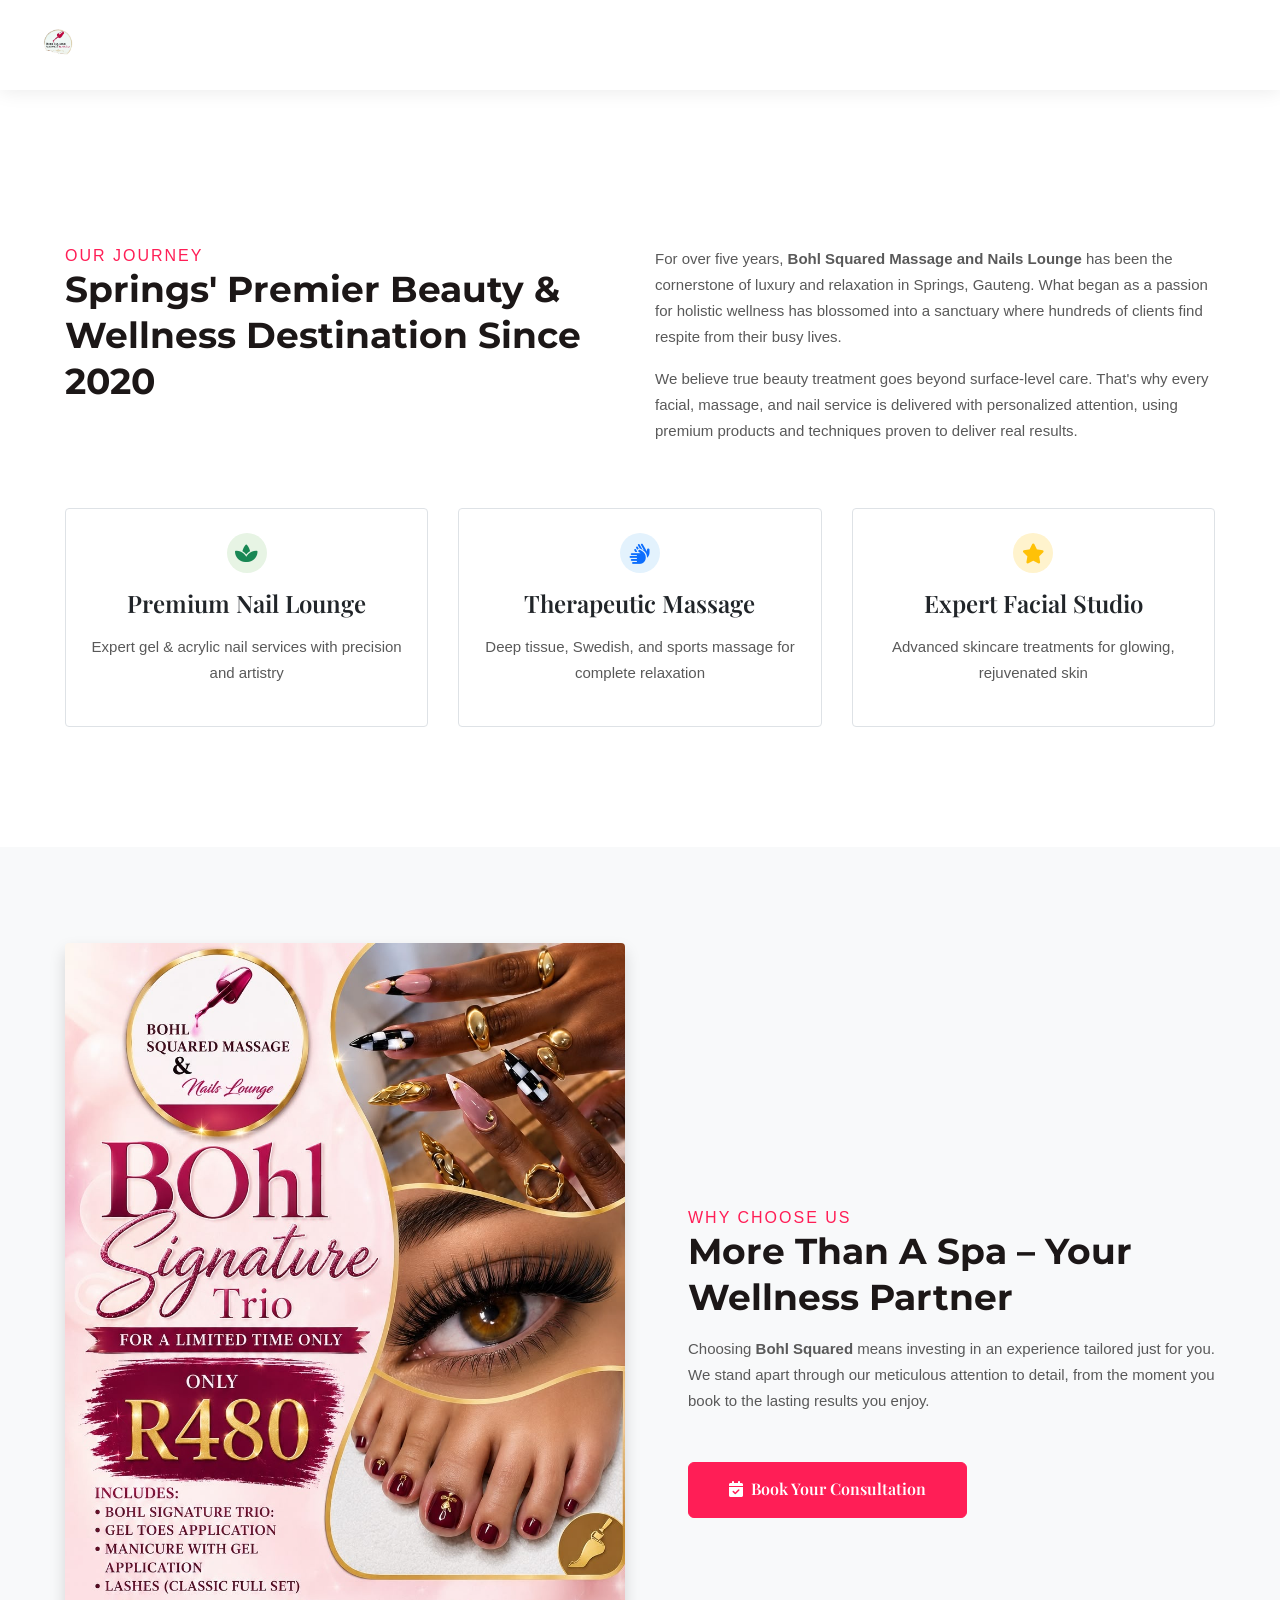
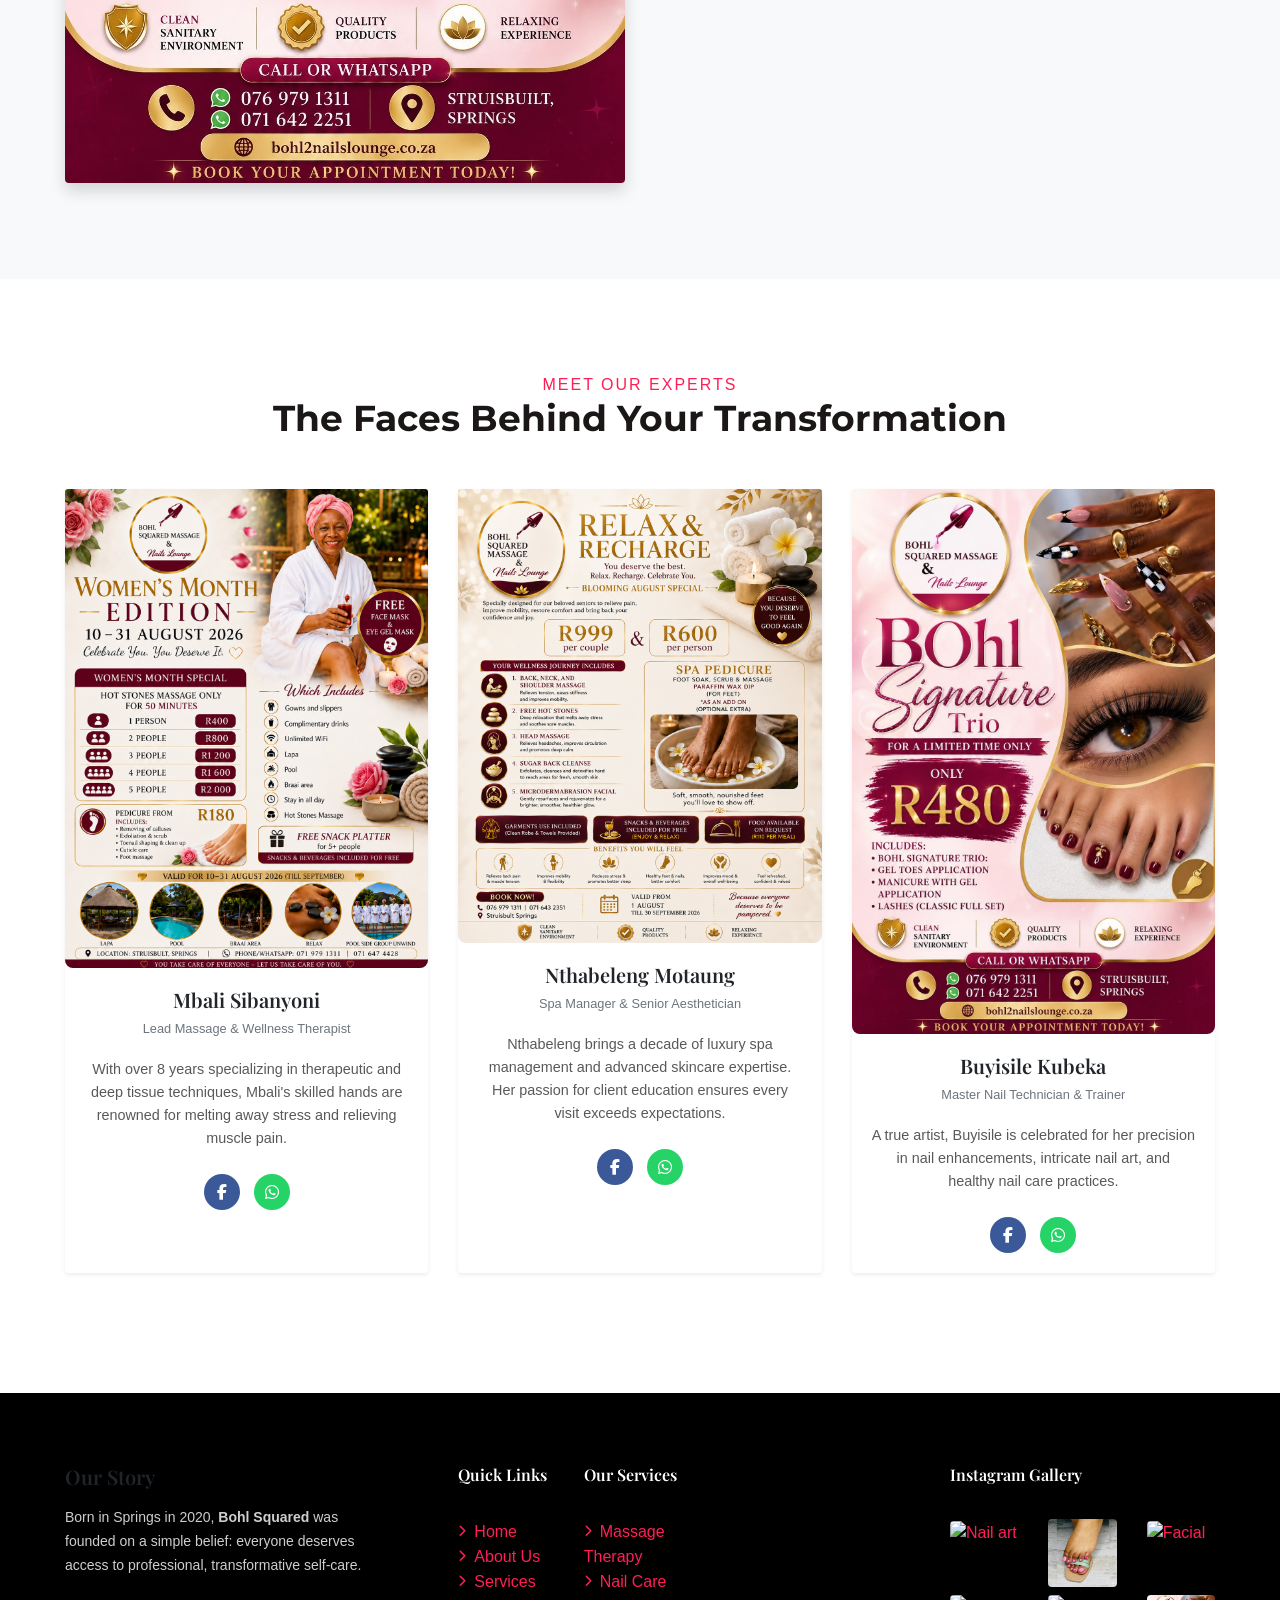
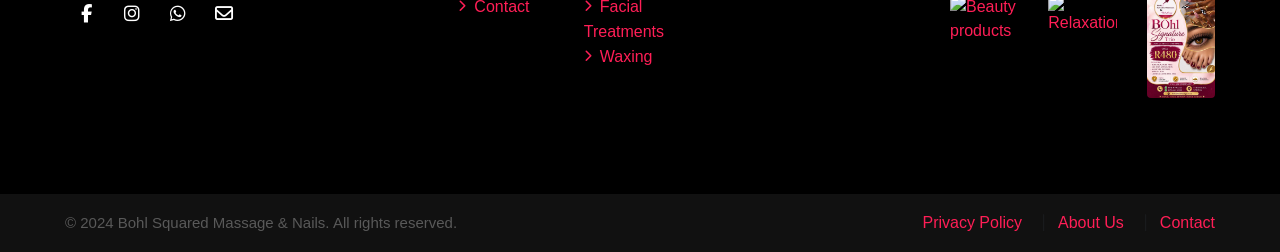
==== commit 415a33de: "Update site images: replace with latest PNG/JPG, add lazy loading, update CSS" ====
--- a/about.html
+++ b/about.html
@@ -341,7 +341,7 @@
 		<div class="container py-lg-5">
 			<div class="row bottomhny-grids-sec align-items-center">
 				<div class="col-lg-6 bottomhny-1 order-lg-1 order-2">
-					<img class="img-fluid rounded shadow" src="assets/images/banner1.png" alt="Serene interior of Bohl Squared beauty spa in Springs">
+					<img class="img-fluid rounded shadow" src="assets/images/banner1.jpg" alt="Serene interior of Bohl Squared beauty spa in Springs">
 				</div>
 				<div class="col-lg-6 bottomhny-gd-ingf pl-lg-5 mt-lg-0 mt-5 order-lg-2 order-1">
 					<h6 class="sub-title">Why Choose Us</h6>
@@ -367,7 +367,7 @@
 			<div class="row">
 				<div class="col-lg-4 col-md-6 mb-4">
 					<div class="card border-0 shadow-sm h-100">
-						<img src="assets/images/team1.jpg" class="card-img-top" alt="Mbali Sibanyoni - Certified Massage Therapist">
+						<img src="assets/images/bohl1.png" class="card-img-top" alt="Mbali Sibanyoni - Certified Massage Therapist" loading="lazy" decoding="async">
 						<div class="card-body text-center">
 							<h5 class="card-title mb-1">Mbali Sibanyoni</h5>
 							<p class="text-muted small mb-3">Lead Massage & Wellness Therapist</p>
@@ -385,7 +385,7 @@
 				</div>
 				<div class="col-lg-4 col-md-6 mb-4">
 					<div class="card border-0 shadow-sm h-100">
-						<img src="assets/images/team2.jpg" class="card-img-top" alt="Nthabeleng Motaung - Spa Manager & Aesthetician">
+						<img src="assets/images/bohl2.png" class="card-img-top" alt="Nthabeleng Motaung - Spa Manager & Aesthetician" loading="lazy" decoding="async">
 						<div class="card-body text-center">
 							<h5 class="card-title mb-1">Nthabeleng Motaung</h5>
 							<p class="text-muted small mb-3">Spa Manager & Senior Aesthetician</p>
@@ -403,7 +403,7 @@
 				</div>
 				<div class="col-lg-4 col-md-6 mb-4">
 					<div class="card border-0 shadow-sm h-100">
-						<img src="assets/images/team3.jpg" class="card-img-top" alt="Buyisile Kubeka - Master Nail Technician">
+						<img src="assets/images/banner1.jpg" class="card-img-top" alt="Buyisile Kubeka - Master Nail Technician" loading="lazy" decoding="async">
 						<div class="card-body text-center">
 							<h5 class="card-title mb-1">Buyisile Kubeka</h5>
 							<p class="text-muted small mb-3">Master Nail Technician & Trainer</p>
@@ -496,7 +496,7 @@
 										</div>
 										<div class="col-4">
 											<a href="https://www.instagram.com/bohl2nails_massage" target="_blank">
-												<img src="assets/images/banner1.png" class="img-fluid rounded" alt="Spa interior">
+												<img src="assets/images/banner1.jpg" class="img-fluid rounded" alt="Spa interior">
 											</a>
 										</div>
 									</div>
--- a/assets/css/style-starter.css
+++ b/assets/css/style-starter.css
@@ -15252,7 +15252,7 @@
 }
 
 .w3l-main-slider .banner-view {
-  background: url(../images/banner1.png) no-repeat center;
+  background: url(../images/banner1.jpg) no-repeat center;
   background-size: cover;
   height: 100vh;
   position: relative;
